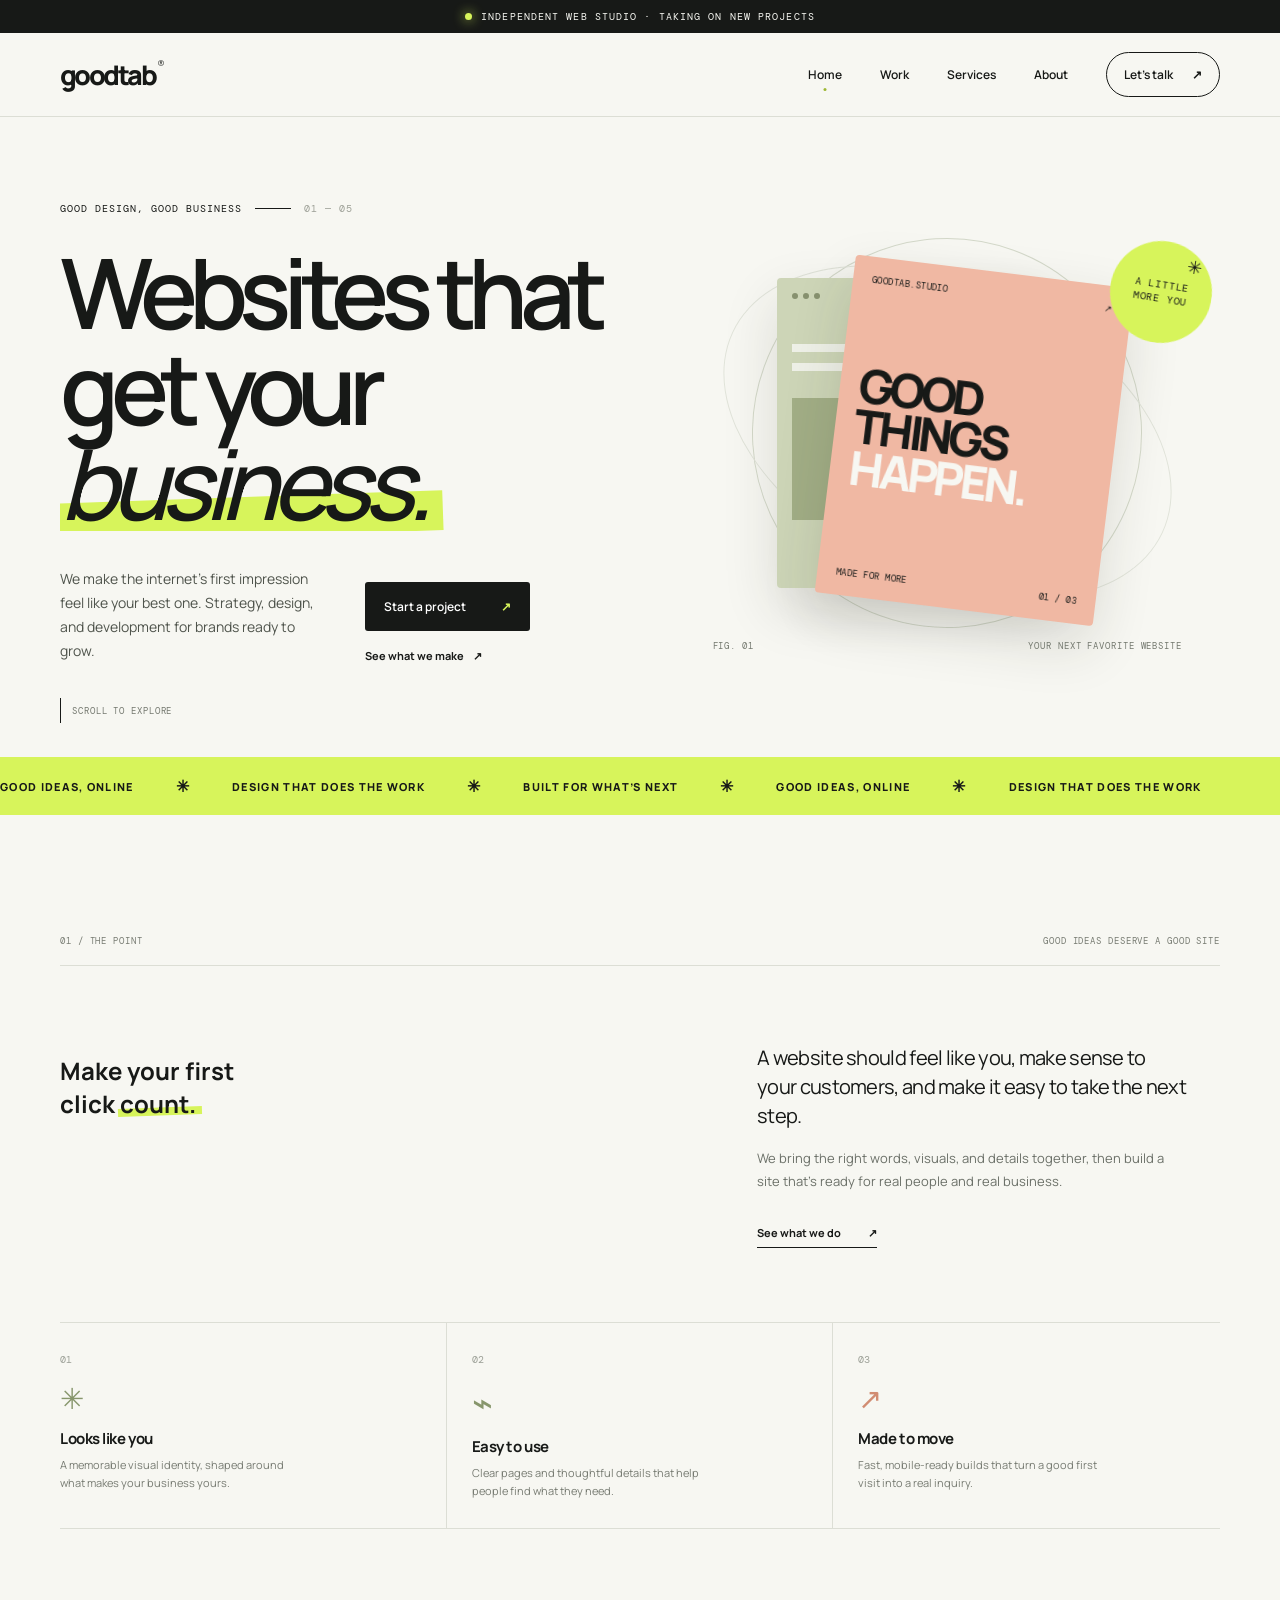
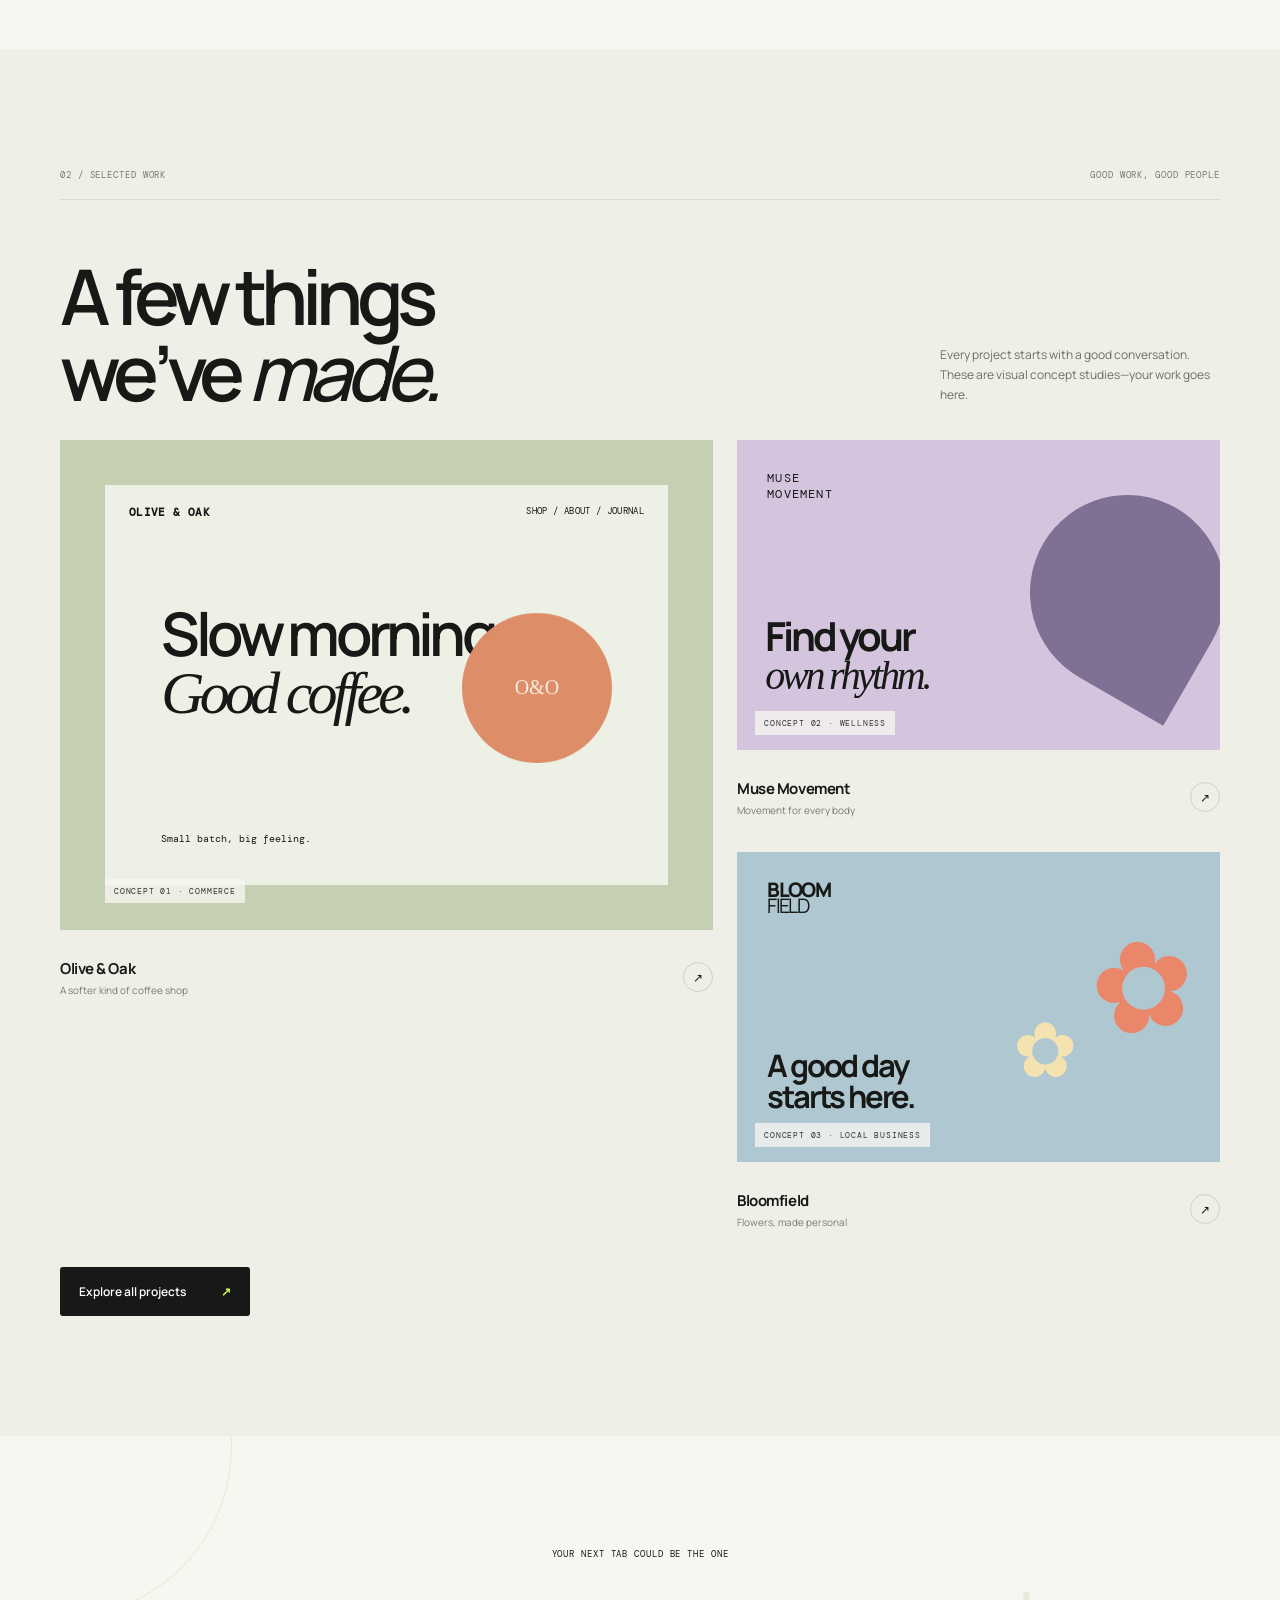
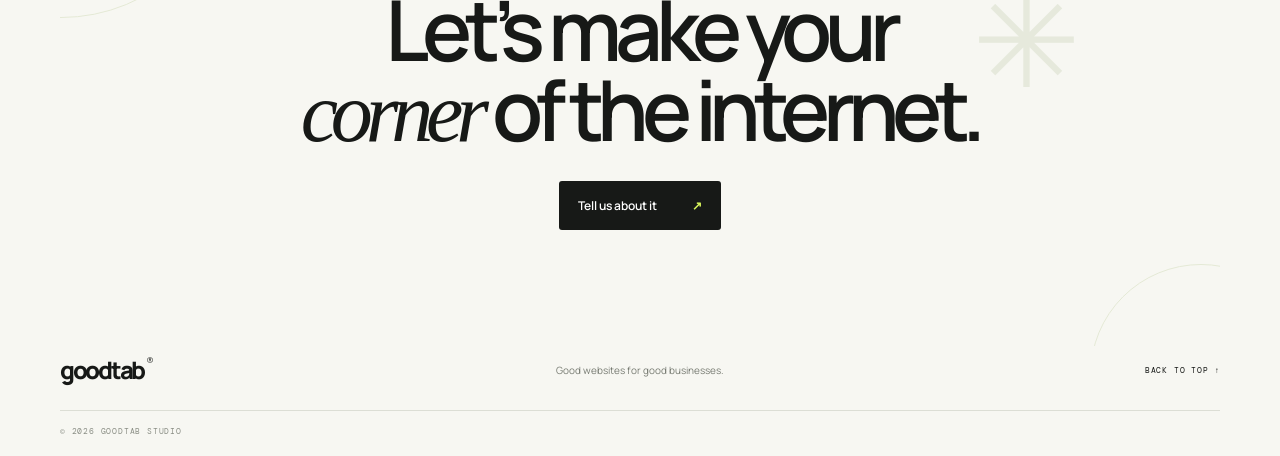
==== GoodTab/index.html @ ac70cbba "Add files via upload" ====
<!doctype html>
<html lang="en">
  <head><meta charset="utf-8"/><meta name="viewport" content="width=device-width,initial-scale=1"/><meta name="theme-color" content="#f7f7f2"/><meta name="description" content="Goodtab builds thoughtful websites for ambitious small businesses."/><title>Goodtab — Websites that get your business</title><link rel="preconnect" href="https://fonts.googleapis.com"/><link rel="preconnect" href="https://fonts.gstatic.com" crossorigin/><link href="https://fonts.googleapis.com/css2?family=DM+Mono:wght@400;500&family=Manrope:wght@400;500;600;700;800&display=swap" rel="stylesheet"/><link rel="stylesheet" href="styles.css"/><link rel="stylesheet" href="home-motion.css"/><script src="script.js" defer></script></head>
  <body id="top" class="home-page">
    <div class="announcement"><span class="pulse"></span> Independent web studio · Taking on new projects</div>
    <header class="site-header"><a class="wordmark" href="index.html">goodtab<span>®</span></a><button class="menu-toggle" aria-label="Open navigation" aria-expanded="false"><i></i><i></i></button><nav class="nav-links" aria-label="Main navigation"><a aria-current="page" href="index.html">Home</a><a href="work.html">Work</a><a href="services.html">Services</a><a href="about.html">About</a><a class="nav-cta" href="contact.html">Let’s talk <span>↗</span></a></nav></header>
    <main>
      <section class="hero shell home-hero"><div class="hero-copy"><p class="eyebrow"><span>GOOD DESIGN, GOOD BUSINESS</span><span class="eyebrow-line"></span><span>01 — 05</span></p><h1>Websites that<br/>get your <span class="highlight">business.</span></h1><div class="hero-bottom"><p class="hero-lede">We make the internet’s first impression feel like your best one. Strategy, design, and development for brands ready to grow.</p><div class="hero-actions"><a class="button button-dark" href="contact.html">Start a project <span>↗</span></a><a class="text-link" href="work.html">See what we make <span>↗</span></a></div></div></div><div class="hero-art" aria-label="Abstract website preview artwork"><div class="art-orbit orbit-one"></div><div class="art-orbit orbit-two"></div><div class="art-sticker">A LITTLE<br/>MORE YOU <span>✳</span></div><div class="browser-card browser-back"><div class="browser-dots"><b></b><b></b><b></b></div><div class="back-lines"><i></i><i></i><i></i></div></div><div class="browser-card browser-front"><div class="browser-top"><span>goodtab.studio</span><span>↗</span></div><div class="mock-brand">GOOD<br/>THINGS<br/><em>HAPPEN.</em></div><div class="mock-footer"><span>Made for more</span><span>01 / 03</span></div></div><div class="art-caption"><span>FIG. 01</span><span>YOUR NEXT FAVORITE WEBSITE</span></div></div><a class="hero-scroll" href="#intro"><span class="scroll-line"></span>SCROLL TO EXPLORE</a></section>
      <section class="ticker"><div class="ticker-track"><span>GOOD IDEAS, ONLINE</span><b>✳</b><span>DESIGN THAT DOES THE WORK</span><b>✳</b><span>BUILT FOR WHAT’S NEXT</span><b>✳</b><span>GOOD IDEAS, ONLINE</span><b>✳</b><span>DESIGN THAT DOES THE WORK</span></div></section>
      <section class="section-pad shell" id="intro"><div class="section-label"><span>01 / THE POINT</span><span>GOOD IDEAS DESERVE A GOOD SITE</span></div><div class="intro-grid"><h2>Make your first<br/>click <span>count.</span></h2><div class="intro-text"><p class="large-copy">A website should feel like you, make sense to your customers, and make it easy to take the next step.</p><p>We bring the right words, visuals, and details together, then build a site that’s ready for real people and real business.</p><a href="services.html" class="under-link">See what we do <span>↗</span></a></div></div><div class="value-grid"><article class="value-card"><span class="card-number">01</span><div class="value-icon">✳</div><h3>Looks like you</h3><p>A memorable visual identity, shaped around what makes your business yours.</p></article><article class="value-card"><span class="card-number">02</span><div class="value-icon icon-lines">⌁</div><h3>Easy to use</h3><p>Clear pages and thoughtful details that help people find what they need.</p></article><article class="value-card"><span class="card-number">03</span><div class="value-icon icon-arrow">↗</div><h3>Made to move</h3><p>Fast, mobile-ready builds that turn a good first visit into a real inquiry.</p></article></div></section>
      <section class="work-section section-pad"><div class="shell"><div class="section-label"><span>02 / SELECTED WORK</span><span>GOOD WORK, GOOD PEOPLE</span></div><div class="work-heading"><h2>A few things<br/>we’ve <span>made.</span></h2><p>Every project starts with a good conversation.<br/>These are visual concept studies—your work goes here.</p></div><div class="project-grid"><article class="project project-large"><div class="project-visual visual-sage"><div class="project-window"><div class="mini-nav"><b>OLIVE &amp; OAK</b><span>SHOP / ABOUT / JOURNAL</span></div><div class="olive-title">Slow mornings.<br/><i>Good coffee.</i></div><div class="olive-circle">O&amp;O</div><div class="olive-note">Small batch, big feeling.</div></div><span class="project-tag">CONCEPT 01 · COMMERCE</span></div><div class="project-meta"><div><h3>Olive &amp; Oak</h3><p>A softer kind of coffee shop</p></div><span class="project-arrow">↗</span></div></article><article class="project"><div class="project-visual visual-lilac"><div class="muse-top">MUSE<br/>MOVEMENT</div><div class="muse-shape"></div><div class="muse-copy">Find your<br/><i>own rhythm.</i></div><span class="project-tag">CONCEPT 02 · WELLNESS</span></div><div class="project-meta"><div><h3>Muse Movement</h3><p>Movement for every body</p></div><span class="project-arrow">↗</span></div></article><article class="project"><div class="project-visual visual-blue"><div class="bloom-label">BLOOM<br/><span>FIELD</span></div><div class="flower flower-a">✿</div><div class="flower flower-b">✿</div><div class="bloom-copy">A good day<br/>starts here.</div><span class="project-tag">CONCEPT 03 · LOCAL BUSINESS</span></div><div class="project-meta"><div><h3>Bloomfield</h3><p>Flowers, made personal</p></div><span class="project-arrow">↗</span></div></article></div><a class="button button-dark view-all" href="work.html">Explore all projects <span>↗</span></a></div></section>
      <section class="home-cta shell" id="home-cta"><p class="eyebrow">YOUR NEXT TAB COULD BE THE ONE</p><h2>Let’s make your<br/><em>corner</em> of the internet.</h2><a class="button button-dark" href="contact.html">Tell us about it <span>↗</span></a><div class="cta-spark">✳</div></section>
    </main>
    <a class="floating-cta" href="contact.html"><span>HAVE A PROJECT?</span>Let’s talk <b>↗</b></a>
    <footer class="footer shell"><a class="wordmark" href="index.html">goodtab<span>®</span></a><p>Good websites for good businesses.</p><a href="#top" class="back-top">BACK TO TOP ↑</a><small>© <span data-year></span> GOODTAB STUDIO</small></footer>
  </body>
</html>
---- GoodTab/styles.css ----
:root{--ink:#171917;--paper:#f7f7f2;--lime:#d7f45b;--muted:#73786e;--line:#dcded5;--display:"Manrope",Arial,sans-serif;--mono:"DM Mono",monospace}*{box-sizing:border-box}html{scroll-behavior:smooth}body{margin:0;background:var(--paper);color:var(--ink);font-family:var(--display);-webkit-font-smoothing:antialiased}a{color:inherit;text-decoration:none}.shell{width:min(1160px,calc(100% - 64px));margin-inline:auto}.announcement{height:33px;background:var(--ink);color:#f7f7f2;display:flex;align-items:center;justify-content:center;gap:9px;font:10px var(--mono);letter-spacing:.11em;text-transform:uppercase}.pulse{width:7px;height:7px;border-radius:50%;background:var(--lime);box-shadow:0 0 12px var(--lime)}.site-header{height:84px;padding:0 max(32px,calc((100vw - 1160px)/2));display:flex;align-items:center;justify-content:space-between;border-bottom:1px solid var(--line);position:relative;z-index:5;background:var(--paper)}.wordmark{font-size:27px;font-weight:800;letter-spacing:-.095em}.wordmark span{font:10px var(--mono);vertical-align:top;letter-spacing:0;margin-left:3px}.nav-links{display:flex;align-items:center;gap:38px;font-size:12px;font-weight:600}.nav-links a:not(.nav-cta):hover,.text-link:hover{opacity:.55}.nav-cta{padding:13px 17px;border:1px solid var(--ink);border-radius:40px}.nav-cta span{margin-left:17px}.menu-toggle{display:none}.hero{min-height:640px;padding-top:75px;position:relative;display:grid;grid-template-columns:1.03fr .97fr;align-items:center;gap:35px;padding-bottom:84px}.hero-copy{position:relative;z-index:2}.eyebrow,.section-label,.form-head,.offer-index,.project-tag,.art-caption,.hero-scroll,.footer small,.back-top{font:10px var(--mono);letter-spacing:.1em}.eyebrow{display:flex;align-items:center;gap:13px;margin:0 0 29px}.eyebrow-line{height:1px;background:var(--ink);width:36px}.eyebrow span:last-child{color:#9c9f96}.hero h1{font-size:clamp(58px,7.6vw,105px);line-height:.98;letter-spacing:-.085em;margin:0;max-width:660px;font-weight:600}.highlight{font-weight:500;font-style:italic;position:relative;z-index:0}.highlight:after{content:"";position:absolute;z-index:-1;background:var(--lime);height:30%;left:-3%;right:-5%;bottom:9%;transform:rotate(-2deg)}.hero-bottom{margin-top:37px;display:flex;align-items:flex-end;gap:35px}.hero-lede{font-size:14px;line-height:1.7;max-width:270px;margin:0;color:#4f544c}.hero-actions{display:flex;flex-direction:column;gap:17px;align-items:flex-start;min-width:160px}.button{display:inline-flex;align-items:center;justify-content:space-between;gap:35px;padding:16px 19px;border:0;border-radius:3px;font:600 12px var(--display);cursor:pointer;transition:transform .2s,background .2s}.button:hover{transform:translateY(-2px)}.button-dark{background:var(--ink);color:white}.button-dark span{color:var(--lime)}.text-link{font-size:11px;font-weight:700}.text-link span{margin-left:7px}.hero-art{height:440px;position:relative;display:flex;align-items:center;justify-content:center}.art-orbit{position:absolute;border:1px solid #d3d8c9;border-radius:50%;width:390px;height:390px;transform:rotate(-25deg)}.orbit-two{width:475px;height:295px;transform:rotate(25deg);border-color:#e0e3d9}.browser-card{position:absolute;box-shadow:0 22px 55px #272c1b24}.browser-back{width:270px;height:310px;background:#cdd5b7;transform:rotate(-9deg) translate(-35px,0);border-radius:4px;padding:15px}.browser-dots{display:flex;gap:5px}.browser-dots b{width:6px;height:6px;border-radius:50%;background:#87916f}.back-lines{margin-top:45px;display:flex;flex-direction:column;gap:11px}.back-lines i{height:8px;width:80%;background:#eef0e7;display:block}.back-lines i:nth-child(2){width:56%}.back-lines i:nth-child(3){height:122px;width:100%;margin-top:16px;background:#a2ae86}.browser-front{width:280px;height:340px;background:#f0b8a3;transform:rotate(7deg) translate(28px,4px);border-radius:4px;padding:17px 19px;display:flex;flex-direction:column;justify-content:space-between}.browser-top,.mock-footer{display:flex;justify-content:space-between;font:9px var(--mono);text-transform:uppercase;letter-spacing:.05em}.mock-brand{font-size:47px;line-height:.88;letter-spacing:-.09em;font-weight:800}.mock-brand em{font-style:normal;color:#f7f7f2}.art-sticker{position:absolute;z-index:2;right:8px;top:28px;width:102px;height:102px;background:var(--lime);border-radius:50%;display:grid;place-content:center;text-align:center;font:10px/1.4 var(--mono);letter-spacing:.08em;transform:rotate(9deg)}.art-sticker span{position:absolute;right:13px;top:10px;font-size:18px}.art-caption{position:absolute;bottom:1px;left:7%;right:7%;display:flex;justify-content:space-between;font-size:9px;color:#73786e}.hero-scroll{position:absolute;bottom:34px;left:0;display:flex;align-items:center;gap:11px;color:#74786f;font-size:9px}.scroll-line{height:25px;width:1px;background:var(--ink)}.ticker{overflow:hidden;background:var(--lime);padding:18px 0}.ticker-track{display:flex;align-items:center;justify-content:space-around;gap:42px;white-space:nowrap;font-size:11px;font-weight:800;letter-spacing:.12em}.ticker-track b{font-size:16px}.section-pad{padding-top:120px;padding-bottom:120px}.section-label{display:flex;justify-content:space-between;padding-bottom:18px;border-bottom:1px solid var(--line);color:#777b72;font-size:9px}.intro-grid{display:grid;grid-template-columns:1fr .75fr;gap:80px;padding:68px 0 80px}.intro h2,.work-heading h2,.process-layout h2,.offer-heading h2,.faq-layout h2,.contact-copy h2{font-size:clamp(46px,6vw,77px);letter-spacing:-.08em;line-height:.99;font-weight:600;margin:0}.intro h2 span,.work-heading h2 span,.process-layout h2 span,.offer-heading h2 span,.faq-layout h2 span,.contact-copy h2 span{font-style:italic;font-weight:500}.intro-text{padding-top:9px;max-width:430px}.large-copy{font-size:20px;line-height:1.45;letter-spacing:-.035em;margin:0 0 17px}.intro-text>p:not(.large-copy){font-size:13px;line-height:1.75;color:#6b7068;margin:0 0 27px}.under-link{font-size:11px;font-weight:700;border-bottom:1px solid var(--ink);padding-bottom:7px}.under-link span{margin-left:25px}.value-grid{display:grid;grid-template-columns:repeat(3,1fr);border-top:1px solid var(--line);border-bottom:1px solid var(--line)}.value-card{padding:23px 25px 28px;position:relative;min-height:195px;border-right:1px solid var(--line)}.value-card:first-child{padding-left:0}.value-card:last-child{border-right:0}.card-number{font:10px var(--mono);color:#9b9f96}.value-icon{font-size:29px;color:#87966c;margin:10px 0}.icon-lines{font-size:35px}.icon-arrow{color:#d18c72}.value-card h3{font-size:15px;margin:0 0 7px;letter-spacing:-.03em}.value-card p{font-size:11px;line-height:1.65;color:#777b72;max-width:250px;margin:0}.work-section{background:#efefe8}.work-heading{display:flex;align-items:flex-end;justify-content:space-between;padding:58px 0 45px}.work-heading p,.offer-heading p{font-size:12px;line-height:1.7;color:#6a6f66;max-width:280px;margin:0 0 4px}.project-grid{display:grid;grid-template-columns:1.15fr .85fr;gap:50px 24px}.project-large{grid-row:span 2}.project-visual{height:310px;position:relative;overflow:hidden;padding:30px}.project-large .project-visual{height:490px;padding:45px}.visual-sage{background:#c5cfb2}.visual-lilac{background:#d5c4de}.visual-blue{background:#afc7d1}.project-window{height:100%;background:#edf0e5;padding:20px 24px;position:relative;overflow:hidden}.mini-nav{display:flex;justify-content:space-between;font:9px var(--mono);letter-spacing:.04em}.mini-nav b{font-size:11px}.olive-title{position:absolute;top:30%;left:10%;font-size:clamp(32px,5vw,60px);line-height:.95;letter-spacing:-.08em;font-weight:600}.olive-title i{font-family:Georgia,serif;font-weight:400}.olive-circle{position:absolute;right:10%;top:32%;width:150px;height:150px;border-radius:50%;background:#de8d69;color:#f5eddf;display:grid;place-items:center;font:20px Georgia}.olive-note{position:absolute;bottom:10%;left:10%;font:10px var(--mono)}.project-tag{position:absolute;left:18px;bottom:15px;font-size:8px;color:#30342d;background:#f7f7f2c9;padding:7px 9px}.project-large .project-tag{left:45px;bottom:27px}.muse-top{font:12px var(--mono);letter-spacing:.1em}.muse-shape{position:absolute;width:195px;height:195px;border-radius:50% 50% 0 50%;background:#807093;right:-5px;top:55px;transform:rotate(30deg)}.muse-copy{position:absolute;left:28px;bottom:55px;font-size:40px;line-height:.95;letter-spacing:-.08em;font-weight:700}.muse-copy i{font-family:Georgia,serif;font-weight:400}.bloom-label{font-weight:800;font-size:20px;letter-spacing:-.08em;line-height:.8}.bloom-label span{font-weight:400}.flower{position:absolute;color:#ea876b}.flower-a{font-size:125px;right:25px;top:45px;transform:rotate(-12deg)}.flower-b{font-size:77px;right:142px;top:143px;color:#f4e3b0}.bloom-copy{position:absolute;left:30px;bottom:50px;font-size:31px;line-height:1;letter-spacing:-.07em;font-weight:700}.project-meta{display:flex;justify-content:space-between;align-items:center;padding-top:13px}.project-meta h3{margin:0;font-size:15px;letter-spacing:-.03em}.project-meta p{margin:4px 0 0;font-size:10px;color:#777b72}.project-arrow{width:30px;height:30px;border:1px solid #cdd0c6;border-radius:50%;display:grid;place-items:center;font-size:12px}.process-layout{display:grid;grid-template-columns:.9fr 1.1fr;gap:70px;padding-top:68px}.process-list article{display:grid;grid-template-columns:45px 1fr 20px;gap:15px;border-top:1px solid var(--line);padding:22px 0}.process-list article:last-child{border-bottom:1px solid var(--line)}.process-list article>span{font:10px var(--mono);color:#888d83;padding-top:3px}.process-list h3{margin:0 0 6px;font-size:15px;letter-spacing:-.03em}.process-list p{margin:0;font-size:11px;line-height:1.65;color:#74796f;max-width:365px}.process-list article>b{font-weight:400;color:#858a7e}.offer-section{background:#1b1e1a;color:#f7f7f2}.offer-section .section-label{border-color:#42463f;color:#b0b4aa}.offer-heading{display:flex;justify-content:space-between;align-items:flex-end;padding:58px 0 44px}.offer-heading p{color:#b0b4aa}.offer-grid{display:grid;grid-template-columns:repeat(3,1fr);gap:12px}.offer-card{position:relative;border:1px solid #464a42;padding:27px 25px 24px;min-height:365px;display:flex;flex-direction:column}.offer-featured{background:#252a23;border-color:#b1c648}.offer-index{font-size:9px;color:#b7bcaf}.offer-card h3{font-size:27px;letter-spacing:-.07em;margin:30px 0 10px}.offer-card>p{font-size:11px;line-height:1.7;color:#b2b6ad;max-width:270px;margin:0 0 18px}.offer-card ul{list-style:none;padding:0;margin:0 0 20px}.offer-card li{font-size:10px;color:#d3d6cd;padding:8px 0;border-bottom:1px solid #41463e}.offer-card li:before{content:"+";color:var(--lime);margin-right:9px}.offer-link{margin-top:auto;padding-top:17px;border-top:1px solid #464a42;display:flex;justify-content:space-between;font-size:11px;font-weight:700}.offer-link span{color:var(--lime)}.offer-badge{position:absolute;right:0;top:0;background:var(--lime);color:var(--ink);padding:8px 10px;font:8px var(--mono);letter-spacing:.08em}.price-row{display:flex;align-items:center;justify-content:space-between;margin:0 0 14px}.price-row span{font:8px var(--mono);color:#b7bcaf}.price-row strong{font-size:21px;letter-spacing:-.06em}.package-note{font:9px var(--mono);color:#9ea398;margin:18px 0 0}.faq-layout{display:grid;grid-template-columns:.8fr 1.2fr;gap:80px;padding-top:64px}.faq-list details{border-top:1px solid var(--line);padding:20px 0}.faq-list details:last-child{border-bottom:1px solid var(--line)}.faq-list summary{list-style:none;cursor:pointer;display:flex;justify-content:space-between;font-size:13px;font-weight:600}.faq-list summary::-webkit-details-marker{display:none}.faq-list summary span{font-size:18px;font-weight:400;transition:transform .2s}.faq-list details[open] summary span{transform:rotate(45deg)}.faq-list details p{font-size:11px;line-height:1.7;color:#73786e;max-width:470px;margin:13px 0 0}.contact-section{background:var(--lime);padding-bottom:100px}.contact-section .section-label{border-color:#a9c13e;color:#4f5d1c}.contact-grid{display:grid;grid-template-columns:1fr .83fr;gap:85px}.contact-copy h2{font-size:clamp(56px,7vw,88px);margin-top:64px}.contact-copy>p{font-size:13px;margin-top:22px}.contact-doodle{font-size:90px;line-height:1;margin-top:52px;color:#657b23}.order-form{background:var(--paper);padding:30px 33px 23px;box-shadow:0 22px 50px #41521218}.form-head{display:flex;justify-content:space-between;color:#7c8177;font-size:8px;margin-bottom:22px}.order-form label{display:block;font-size:10px;font-weight:700;margin-bottom:15px}.order-form input,.order-form select,.order-form textarea{display:block;width:100%;margin-top:7px;border:0;border-bottom:1px solid #d7dad0;background:transparent;border-radius:0;padding:10px 0;font:11px var(--display);color:var(--ink);outline:none}.order-form input:focus,.order-form select:focus,.order-form textarea:focus{border-color:#626e35}.order-form input::placeholder,.order-form textarea::placeholder{color:#a2a69d}.order-form textarea{resize:vertical}.button-lime{background:var(--lime);width:100%;margin-top:3px;color:var(--ink)}.button-lime span{font-size:16px}.form-feedback{font-size:9px;line-height:1.5;color:#777b72;margin:10px 0 0}.form-fine{font-size:8px;color:#9a9e94;margin:13px 0 0}.footer{display:grid;grid-template-columns:1fr 1fr 1fr;align-items:center;min-height:110px;gap:10px}.footer .wordmark{font-size:24px}.footer p{font-size:10px;color:#777b72;text-align:center}.back-top{text-align:right;font-size:8px}.footer small{grid-column:1/-1;color:#8a8e85;font-size:8px;border-top:1px solid var(--line);padding-top:15px;padding-bottom:14px}.reveal{opacity:0;transform:translateY(18px);transition:opacity .65s ease,transform .65s ease}.reveal.visible{opacity:1;transform:translateY(0)}@media(max-width:850px){.hero{grid-template-columns:1fr .9fr;gap:5px}.hero h1{font-size:clamp(58px,8vw,80px)}.hero-art{transform:scale(.85);margin-left:-35px}.hero-bottom{flex-direction:column;align-items:flex-start;gap:20px}.intro-grid{gap:35px}.process-layout,.faq-layout{gap:38px}.contact-grid{gap:42px}.project-large .project-visual{height:420px}.olive-circle{width:110px;height:110px}.olive-title{font-size:48px}}@media(max-width:650px){.shell{width:calc(100% - 38px)}.announcement{font-size:8px}.site-header{height:70px;padding:0 19px}.wordmark{font-size:24px}.menu-toggle{display:flex;width:38px;height:38px;align-items:center;justify-content:center;flex-direction:column;gap:5px;background:none;border:1px solid var(--line);border-radius:50%}.menu-toggle i{width:13px;height:1px;background:var(--ink);transition:transform .2s}.menu-toggle[aria-expanded=true] i:first-child{transform:translateY(3px) rotate(45deg)}.menu-toggle[aria-expanded=true] i:last-child{transform:translateY(-3px) rotate(-45deg)}.nav-links{display:none;position:absolute;top:70px;left:0;right:0;background:var(--paper);padding:20px 19px 25px;border-bottom:1px solid var(--line);flex-direction:column;align-items:stretch;gap:0}.nav-links.open{display:flex}.nav-links>a{padding:14px 0}.nav-links .nav-cta{margin-top:7px;text-align:center;padding:13px}.hero{display:flex;flex-direction:column;align-items:stretch;padding-top:52px;padding-bottom:82px;min-height:0}.eyebrow{font-size:8px;margin-bottom:24px}.hero h1{font-size:clamp(55px,14vw,84px)}.hero-bottom{margin-top:24px;gap:19px}.hero-lede{max-width:330px;font-size:13px}.hero-actions{flex-direction:row;align-items:center;gap:20px}.button{padding:14px 16px;gap:23px}.text-link{font-size:10px}.hero-art{height:365px;transform:scale(.85);transform-origin:center;margin:-6px 0 -22px}.art-orbit{width:330px;height:330px}.orbit-two{width:390px;height:255px}.browser-back{width:225px;height:270px}.browser-front{width:235px;height:285px}.mock-brand{font-size:39px}.art-sticker{right:4%;top:16px;width:87px;height:87px;font-size:9px}.art-caption{left:4%;right:4%;font-size:7px}.hero-scroll{bottom:25px}.ticker{padding:15px 0}.ticker-track{justify-content:flex-start;gap:25px;font-size:9px;animation:marquee 24s linear infinite}.section-pad{padding-top:80px;padding-bottom:80px}.section-label{font-size:7px;gap:12px}.section-label span:last-child{text-align:right}.intro-grid{grid-template-columns:1fr;gap:22px;padding:45px 0}.intro h2,.work-heading h2,.process-layout h2,.offer-heading h2,.faq-layout h2{font-size:clamp(45px,12vw,66px)}.intro-text{max-width:480px}.large-copy{font-size:18px}.value-grid{grid-template-columns:1fr}.value-card,.value-card:first-child{border-right:0;border-bottom:1px solid var(--line);padding:20px 0;min-height:0}.value-card:last-child{border-bottom:0}.value-icon{margin:9px 0}.value-card p{max-width:360px}.work-heading,.offer-heading{display:block;padding:43px 0 30px}.work-heading p,.offer-heading p{margin-top:18px}.project-grid{grid-template-columns:1fr;gap:30px}.project-large{grid-row:auto}.project-large .project-visual{height:380px;padding:25px}.project-visual{height:300px}.mini-nav{font-size:7px}.mini-nav b{font-size:9px}.olive-title{font-size:43px;top:34%;left:8%}.olive-circle{width:95px;height:95px;right:7%;font-size:14px}.olive-note{font-size:8px}.project-large .project-tag{left:18px;bottom:15px}.process-layout,.faq-layout{grid-template-columns:1fr;gap:33px;padding-top:45px}.process-list article{grid-template-columns:32px 1fr 16px;gap:11px}.process-list h3{font-size:14px}.offer-grid{grid-template-columns:1fr;gap:10px}.offer-card{min-height:330px;padding:24px 21px}.offer-card h3{margin-top:24px}.faq-layout{padding-top:45px}.faq-list summary{font-size:12px}.contact-grid{grid-template-columns:1fr;gap:38px}.contact-copy h2{font-size:clamp(58px,15vw,82px);margin-top:45px}.contact-copy>p{font-size:12px}.contact-doodle{font-size:54px;margin-top:25px}.order-form{padding:24px 21px 20px}.footer{grid-template-columns:1fr 1fr;min-height:120px;padding-top:23px}.footer p{display:none}.back-top{grid-column:2;grid-row:1}.footer small{margin-top:14px}@keyframes marquee{to{transform:translateX(-30%)}}}@media(prefers-reduced-motion:reduce){html{scroll-behavior:auto}*,*:before,*:after{animation-duration:.01ms!important;animation-iteration-count:1!important;transition-duration:.01ms!important}}
:root{--scroll:0%}body:before{content:"";position:fixed;z-index:20;top:0;left:0;height:2px;width:var(--scroll);background:var(--lime);pointer-events:none;transition:width .08s linear}.site-header{position:sticky;top:0}.nav-links a[aria-current=page]:not(.nav-cta){position:relative}.nav-links a[aria-current=page]:not(.nav-cta):after{content:"";height:3px;width:3px;background:#9eb834;border-radius:50%;position:absolute;bottom:-8px;left:50%;transform:translateX(-50%)}.page-hero{min-height:405px;padding-top:74px;padding-bottom:56px;position:relative}.page-hero-row{display:flex;justify-content:space-between;align-items:flex-end;gap:60px;padding:27px 0 45px}.page-hero h1{font-size:clamp(60px,8vw,100px);line-height:.93;letter-spacing:-.085em;font-weight:600;margin:0;animation:hero-in .8s cubic-bezier(.2,.7,.2,1) both}.page-hero h1 em{font-style:italic;font-weight:500}.page-hero-row>p{font-size:13px;line-height:1.8;color:#697067;max-width:315px;margin:0 0 7px;animation:hero-in .8s .12s cubic-bezier(.2,.7,.2,1) both}.scroll-cue{display:inline-flex;align-items:center;gap:12px;font:9px var(--mono);letter-spacing:.1em;color:#777b72}.scroll-cue span{font-size:15px;color:var(--ink);animation:arrow-bob 1.8s ease-in-out infinite}.work-page-grid{padding-top:35px}.concept-note{margin-top:38px;padding:17px 19px;background:#e4e8da;display:flex;align-items:center;gap:13px;max-width:570px}.concept-note span{font-size:20px;color:#829451}.concept-note p{font-size:10px;line-height:1.6;color:#62685d;margin:0}.center-cta{padding:95px 20px 105px;text-align:center;background:#d7f45b;position:relative;overflow:hidden}.center-cta h2,.home-cta h2{font-size:clamp(48px,7vw,84px);line-height:.95;letter-spacing:-.085em;font-weight:600;margin:25px 0 29px}.center-cta h2 em,.home-cta h2 em{font-family:Georgia,serif;font-weight:400}.center-cta .eyebrow,.home-cta .eyebrow{justify-content:center;font-size:9px}.center-cta .button{margin:auto}.home-cta{position:relative;overflow:hidden;text-align:center;padding:112px 0 116px}.home-cta h2{margin-top:23px}.home-cta .button{margin:auto}.cta-spark{position:absolute;font-size:130px;color:#e6e9dc;right:8%;top:32%;animation:spin-slow 30s linear infinite;z-index:-1}.about-story{padding-bottom:95px}.about-grid{display:grid;grid-template-columns:1fr 1fr;gap:85px;padding-top:65px;align-items:center}.about-art{height:430px;position:relative;background:#dbe0cc;overflow:hidden;display:grid;place-items:center}.about-art:before,.about-art:after{content:"";position:absolute;border:1px solid #aeb99a;border-radius:50%;width:420px;height:420px;transform:rotate(28deg)}.about-art:after{width:550px;height:275px;transform:rotate(-28deg)}.about-art-circle{width:230px;height:230px;border-radius:50%;background:#f1b89e;display:grid;place-items:center;font-size:105px;font-weight:800;letter-spacing:-.11em;color:#343d2e;position:relative;z-index:1;box-shadow:12px 22px 45px #39442c29;animation:float 5s ease-in-out infinite}.about-art-circle span{position:absolute;font-size:25px;right:18px;top:20px;color:#697949}.about-stamp{position:absolute;z-index:2;background:var(--lime);width:92px;height:92px;right:13%;top:15%;border-radius:50%;display:grid;place-content:center;text-align:center;font:13px/1.05 var(--mono);transform:rotate(11deg);animation:float 5s 1s ease-in-out infinite}.about-stamp small{font-size:8px}.about-note{position:absolute;z-index:2;font:8px/1.5 var(--mono);letter-spacing:.08em}.note-top{left:9%;top:12%}.note-bottom{right:8%;bottom:11%;text-align:right}.about-copy h2{font-size:clamp(42px,5vw,65px);line-height:1;letter-spacing:-.08em;font-weight:600;margin:0 0 24px}.about-copy h2 em{font-family:Georgia,serif;font-weight:400}.about-copy>p:not(.large-copy){font-size:12px;line-height:1.8;color:#6a7067;margin:15px 0}.about-copy .large-copy{font-size:18px}.about-copy .under-link{display:inline-block;margin-top:15px}.about-values{background:#efefe8;padding:82px 0 92px}.belief-grid{display:grid;grid-template-columns:repeat(3,1fr);gap:35px;padding-top:36px}.belief-grid article{border-top:1px solid #cfd2c8;padding-top:17px}.belief-grid article>span{font:9px var(--mono);color:#858b7e}.belief-grid h3{font-size:20px;letter-spacing:-.05em;margin:29px 0 8px}.belief-grid p{font-size:11px;line-height:1.7;color:#72776d;max-width:270px;margin:0}.contact-page-hero{min-height:330px}.contact-page-hero .page-hero-row{padding-bottom:38px}.contact-page-contact{padding-top:52px;padding-bottom:80px}.contact-page-contact .contact-grid{align-items:center}.contact-page-contact .contact-copy h2{font-size:clamp(52px,6.5vw,80px);margin-top:31px}.contact-page-contact .contact-copy .under-link{display:inline-block;margin-top:10px;font-size:10px}.contact-bubble{height:108px;width:108px;border-radius:50%;background:#f3ad91;display:grid;place-content:center;text-align:center;font:11px/1.25 var(--mono);transform:rotate(-8deg);box-shadow:0 10px 26px #48501e20;animation:float 4.5s ease-in-out infinite}.contact-bubble span{font-size:7px;margin-top:4px}.contact-reassurance{display:flex;align-items:center;gap:15px;padding-top:0;padding-bottom:55px}.contact-reassurance>span{font-size:25px;color:#83954a}.contact-reassurance p{font-size:10px;color:#73786e;flex:1}.contact-reassurance a{font-size:10px;font-weight:700;border-bottom:1px solid var(--ink);padding-bottom:4px}.view-all{margin-top:38px}.ticker-track{width:max-content;justify-content:flex-start;animation:ticker-scroll 28s linear infinite}.ticker:hover .ticker-track{animation-play-state:paused}.hero-art .browser-front{animation:float-card 6s ease-in-out infinite}.hero-art .browser-back{animation:float-card 7s 1s ease-in-out infinite reverse}.art-sticker{animation:sticker-in .8s .5s both, float 4s 1.3s ease-in-out infinite}.art-orbit{animation:orbit-drift 18s ease-in-out infinite alternate}.project-visual{transition:transform .55s cubic-bezier(.2,.7,.2,1)}.project:hover .project-visual{transform:translateY(-4px) scale(.99)}.project-arrow{transition:transform .25s,background .25s,color .25s}.project:hover .project-arrow{transform:rotate(45deg);background:var(--ink);color:white}.offer-card{transition:transform .35s,border-color .35s}.offer-card:hover{transform:translateY(-6px);border-color:var(--lime)}.value-icon{transition:transform .45s}.value-card:hover .value-icon{transform:rotate(25deg) scale(1.12)}.button:active{transform:scale(.98)}.page-hero .eyebrow{animation:fade-in .7s .1s both}.page-hero .scroll-cue{animation:fade-in .8s .35s both}.reveal{transition:opacity .7s cubic-bezier(.2,.7,.2,1),transform .7s cubic-bezier(.2,.7,.2,1)}.reveal:nth-child(2){transition-delay:.08s}.reveal:nth-child(3){transition-delay:.16s}.reveal:nth-child(4){transition-delay:.24s}@keyframes hero-in{from{opacity:0;transform:translateY(20px)}to{opacity:1;transform:translateY(0)}}@keyframes fade-in{from{opacity:0}to{opacity:1}}@keyframes float-card{0%,100%{margin-top:0}50%{margin-top:-10px}}@keyframes float{0%,100%{transform:translateY(0) rotate(0)}50%{transform:translateY(-9px) rotate(3deg)}}@keyframes sticker-in{from{opacity:0;transform:scale(.55) rotate(-24deg)}to{opacity:1;transform:scale(1) rotate(9deg)}}@keyframes orbit-drift{from{transform:rotate(-28deg) scale(.98)}to{transform:rotate(-18deg) scale(1.04)}}@keyframes spin-slow{to{transform:rotate(360deg)}}@keyframes arrow-bob{0%,100%{transform:translateY(0)}50%{transform:translateY(4px)}}@keyframes ticker-scroll{to{transform:translateX(-35%)}}@media(max-width:850px){.page-hero-row{gap:35px}.about-grid{gap:45px}.about-art{height:370px}.about-art-circle{width:190px;height:190px;font-size:88px}}@media(max-width:650px){.page-hero{min-height:0;padding-top:49px;padding-bottom:38px}.page-hero-row{display:block;padding:22px 0 28px}.page-hero h1{font-size:clamp(56px,14vw,80px)}.page-hero-row>p{margin:20px 0 0;font-size:12px;max-width:350px}.scroll-cue{font-size:8px}.work-page-grid{padding-top:25px}.center-cta{padding:72px 18px 78px}.home-cta{padding:83px 0}.home-cta h2,.center-cta h2{font-size:clamp(46px,12vw,68px)}.about-story{padding-bottom:65px}.about-grid{grid-template-columns:1fr;gap:36px;padding-top:35px}.about-art{height:330px}.about-art-circle{width:175px;height:175px;font-size:82px}.about-values{padding:64px 0}.belief-grid{grid-template-columns:1fr;gap:23px;padding-top:28px}.belief-grid h3{margin:18px 0 6px}.contact-page-hero{padding-bottom:25px}.contact-page-contact{padding-top:30px;padding-bottom:55px}.contact-page-contact .contact-grid{gap:30px}.contact-page-contact .contact-copy h2{font-size:clamp(52px,14vw,75px);margin-top:20px}.contact-bubble{height:83px;width:83px;font-size:9px}.contact-reassurance{flex-wrap:wrap;gap:10px;padding-bottom:35px}.contact-reassurance p{flex-basis:calc(100% - 42px)}.contact-reassurance a{margin-left:35px}.ticker-track{animation-duration:23s}}@media(prefers-reduced-motion:reduce){.ticker-track,.hero-art .browser-front,.hero-art .browser-back,.art-sticker,.art-orbit,.about-art-circle,.about-stamp,.contact-bubble,.cta-spark,.scroll-cue span{animation:none!important}.reveal{opacity:1;transform:none;transition:none}.page-hero h1,.page-hero-row>p,.page-hero .eyebrow,.page-hero .scroll-cue{animation:none}}
/* Home page scroll choreography */
.home-page .home-motion{opacity:0;filter:blur(10px);translate:0 46px;scale:.97;transition:opacity .85s cubic-bezier(.16,1,.3,1),filter .85s cubic-bezier(.16,1,.3,1),translate .85s cubic-bezier(.16,1,.3,1),scale .85s cubic-bezier(.16,1,.3,1);transition-delay:var(--motion-delay,0ms);will-change:opacity,translate,filter}.home-page .home-motion.in-view{opacity:1;filter:blur(0);translate:0 0;scale:1}.home-page .hero-copy h1{animation:title-mask 1.1s .14s cubic-bezier(.16,1,.3,1) both}.home-page .hero-copy .eyebrow{animation:eyebrow-track .8s .24s cubic-bezier(.16,1,.3,1) both}.home-page .hero-lede,.home-page .hero-actions{animation:rise-in .8s .48s cubic-bezier(.16,1,.3,1) both}.home-page .hero-art{perspective:900px;translate:0 calc(var(--scroll-drift,0px)*.7);transition:translate .12s linear}.home-page .browser-front{translate:calc(var(--pointer-x,0px)*.7) calc(var(--pointer-y,0px) + var(--scroll-drift,0px)*.35);rotate:var(--tilt-y,0deg);transform:rotate(7deg) translate(28px,4px);transition:translate .18s ease-out,rotate .2s ease-out;transform-style:preserve-3d}.home-page .browser-back{translate:calc(var(--pointer-x,0px)*-.45) calc(var(--pointer-y,0px)*-.6 + var(--scroll-drift,0px)*-.24);rotate:calc(-9deg + var(--tilt-y,0deg)*-.65);transform:translate(-35px,0);transition:translate .25s ease-out,rotate .25s ease-out}.home-page .art-sticker{translate:calc(var(--pointer-x,0px)*.95) calc(var(--pointer-y,0px)*.8);transition:translate .28s cubic-bezier(.2,.7,.2,1)}.home-page .art-orbit{scale:calc(1 + var(--pointer-x,0px)*.0007);transition:scale .4s ease-out}.home-page .intro-grid h2{transform-origin:left center}.home-page .intro-grid h2 span{position:relative;display:inline-block}.home-page .intro-grid h2 span:after{content:"";position:absolute;left:-3%;right:-7%;bottom:8%;height:24%;background:var(--lime);z-index:-1;transform:scaleX(0) rotate(-2deg);transform-origin:left center;transition:transform 1s .5s cubic-bezier(.16,1,.3,1)}.home-page .intro-grid.in-view h2 span:after{transform:scaleX(1) rotate(-2deg)}.home-page .project-visual{translate:0 var(--project-drift,0px);transition:translate .12s linear,transform .55s cubic-bezier(.2,.7,.2,1)}.home-page .project .project-visual:after{content:"";position:absolute;inset:-20% auto -20% -70%;width:42%;background:linear-gradient(100deg,transparent,#ffffff6e,transparent);transform:skewX(-18deg);opacity:0;pointer-events:none}.home-page .project.in-view .project-visual:after{opacity:1;animation:project-glint 1.2s .25s cubic-bezier(.16,1,.3,1) both}.home-page .project:hover .project-visual{translate:0 -5px;transform:scale(.99)}.home-page .project-large .project-window{transition:transform .7s cubic-bezier(.16,1,.3,1)}.home-page .project-large:hover .project-window{transform:scale(1.025)}.home-page .ticker-track{animation-duration:24s}.home-floating-cta,.floating-cta{position:fixed;z-index:12;right:26px;bottom:25px;display:flex;align-items:center;gap:13px;background:var(--ink);color:white;padding:13px 17px;border-radius:40px;font-size:11px;font-weight:700;box-shadow:0 10px 32px #1719172b;opacity:0;translate:0 16px;scale:.96;pointer-events:none;transition:opacity .35s,translate .45s cubic-bezier(.16,1,.3,1),scale .45s,background .2s}.floating-cta span{font:8px var(--mono);letter-spacing:.08em;color:#c7cbbf}.floating-cta b{font-size:15px;color:var(--lime);font-weight:500}.floating-cta.is-visible{opacity:1;translate:0 0;scale:1;pointer-events:auto}.floating-cta.is-hidden{opacity:0;translate:0 15px;pointer-events:none}.floating-cta:hover{background:#353a32}.home-page .cta-spark{z-index:0;pointer-events:none}.home-page .home-cta .eyebrow,.home-page .home-cta h2,.home-page .home-cta .button{position:relative;z-index:1}.home-page .home-cta .cta-spark{right:12%;top:22%;animation:spin-slow 28s linear infinite, spark-breathe 4s ease-in-out infinite}.home-page .home-cta:before{content:"";position:absolute;width:340px;height:340px;border-radius:50%;border:1px solid #e4e9d5;left:-170px;top:-160px;animation:slow-orbit 22s linear infinite}.home-page .home-cta:after{content:"";position:absolute;width:220px;height:220px;border-radius:50%;border:1px solid #e4e9d5;right:-92px;bottom:-140px;animation:slow-orbit 18s linear infinite reverse}@keyframes title-mask{from{clip-path:inset(0 0 100% 0);transform:translateY(24px);opacity:.3}to{clip-path:inset(0 0 0 0);transform:translateY(0);opacity:1}}@keyframes eyebrow-track{from{opacity:0;letter-spacing:.28em;transform:translateX(-10px)}to{opacity:1;letter-spacing:.1em;transform:translateX(0)}}@keyframes rise-in{from{opacity:0;transform:translateY(18px)}to{opacity:1;transform:translateY(0)}}@keyframes project-glint{0%{left:-70%;opacity:0}15%{opacity:.8}100%{left:140%;opacity:0}}@keyframes spark-breathe{0%,100%{scale:1;opacity:.45}50%{scale:1.18;opacity:.9}}@keyframes slow-orbit{to{transform:rotate(360deg)}}@media(max-width:650px){.floating-cta{right:14px;bottom:14px;padding:12px 14px;font-size:10px}.home-page .hero-art{translate:0 calc(var(--scroll-drift,0px)*.35)}.home-page .art-orbit{scale:.9}.home-page .home-cta:before{width:220px;height:220px}.home-page .home-cta:after{width:170px;height:170px}}@media(prefers-reduced-motion:reduce){.home-page .home-motion{opacity:1;filter:none;translate:none;scale:1;transition:none;will-change:auto}.home-page .hero-copy h1,.home-page .hero-copy .eyebrow,.home-page .hero-lede,.home-page .hero-actions{animation:none}.home-page .browser-front,.home-page .browser-back,.home-page .art-sticker,.home-page .art-orbit,.home-page .project-visual,.home-page .project-visual:after,.home-page .cta-spark,.home-page .home-cta:before,.home-page .home-cta:after{animation:none!important;transition:none!important;translate:none!important;rotate:none!important;scale:none!important}.home-page .intro-grid h2 span:after{transform:scaleX(1)}.floating-cta{display:none}}
---- GoodTab/home-motion.css ----
/* Scroll-driven motion choreography, only used on the home page. */
.home-page .home-motion{opacity:0;filter:blur(10px);translate:0 46px;scale:.97;transition:opacity .85s cubic-bezier(.16,1,.3,1),filter .85s cubic-bezier(.16,1,.3,1),translate .85s cubic-bezier(.16,1,.3,1),scale .85s cubic-bezier(.16,1,.3,1);transition-delay:var(--motion-delay,0ms);will-change:opacity,translate,filter}
.home-page .home-motion.in-view{opacity:1;filter:blur(0);translate:0 0;scale:1}
.home-page .hero-copy h1{animation:title-mask 1.1s .14s cubic-bezier(.16,1,.3,1) both}
.home-page .hero-copy .eyebrow{animation:eyebrow-track .8s .24s cubic-bezier(.16,1,.3,1) both}
.home-page .hero-lede,.home-page .hero-actions{animation:rise-in .8s .48s cubic-bezier(.16,1,.3,1) both}
.home-page .hero-art{perspective:900px;translate:0 var(--art-scroll-drift,0px);transition:translate .12s linear}
.home-page .browser-front{translate:var(--front-x,0px) calc(var(--front-y,0px) + var(--front-scroll,0px));rotate:var(--tilt-y,0deg);transform:rotate(7deg) translate(28px,4px);transition:translate .18s ease-out,rotate .2s ease-out;transform-style:preserve-3d}
.home-page .browser-back{translate:var(--back-x,0px) calc(var(--back-y,0px) + var(--back-scroll,0px));rotate:var(--back-tilt,0deg);transform:translate(-35px,0);transition:translate .25s ease-out,rotate .25s ease-out}
.home-page .art-sticker{translate:var(--sticker-x,0px) var(--sticker-y,0px);transition:translate .28s cubic-bezier(.2,.7,.2,1)}
.home-page .art-orbit{scale:var(--orbit-scale,1);transition:scale .4s ease-out}
.home-page .intro-grid h2 span{position:relative;display:inline-block}
.home-page .intro-grid h2 span:after{content:"";position:absolute;left:-3%;right:-7%;bottom:8%;height:24%;background:var(--lime);z-index:-1;transform:scaleX(0) rotate(-2deg);transform-origin:left center;transition:transform 1s .5s cubic-bezier(.16,1,.3,1)}
.home-page .intro-grid h2.in-view span:after{transform:scaleX(1) rotate(-2deg)}
.home-page .project-visual{translate:0 var(--project-drift,0px);transition:translate .12s linear,transform .55s cubic-bezier(.2,.7,.2,1)}
.home-page .project .project-visual:after{content:"";position:absolute;inset:-20% auto -20% -70%;width:42%;background:linear-gradient(100deg,transparent,#ffffff6e,transparent);transform:skewX(-18deg);opacity:0;pointer-events:none}
.home-page .project.in-view .project-visual:after{opacity:1;animation:project-glint 1.2s .25s cubic-bezier(.16,1,.3,1) both}
.home-page .project:hover .project-visual{translate:0 -5px;transform:scale(.99)}
.home-page .project-large .project-window{transition:transform .7s cubic-bezier(.16,1,.3,1)}
.home-page .project-large:hover .project-window{transform:scale(1.025)}
.home-page .ticker-track{animation-duration:24s}
.floating-cta{position:fixed;z-index:12;right:26px;bottom:25px;display:flex;align-items:center;gap:13px;background:var(--ink);color:white;padding:13px 17px;border-radius:40px;font-size:11px;font-weight:700;box-shadow:0 10px 32px #1719172b;opacity:0;translate:0 16px;scale:.96;pointer-events:none;transition:opacity .35s,translate .45s cubic-bezier(.16,1,.3,1),scale .45s,background .2s}
.floating-cta span{font:8px var(--mono);letter-spacing:.08em;color:#c7cbbf}.floating-cta b{font-size:15px;color:var(--lime);font-weight:500}
.floating-cta.is-visible{opacity:1;translate:0 0;scale:1;pointer-events:auto}.floating-cta.is-hidden{opacity:0;translate:0 15px;pointer-events:none}.floating-cta:hover{background:#353a32}
.home-page .cta-spark{z-index:0;pointer-events:none}.home-page .home-cta .eyebrow,.home-page .home-cta h2,.home-page .home-cta .button{position:relative;z-index:1}
.home-page .home-cta .cta-spark{right:12%;top:22%;animation:spin-slow 28s linear infinite,spark-breathe 4s ease-in-out infinite}
.home-page .home-cta:before{content:"";position:absolute;width:340px;height:340px;border-radius:50%;border:1px solid #e4e9d5;left:-170px;top:-160px;animation:slow-orbit 22s linear infinite}
.home-page .home-cta:after{content:"";position:absolute;width:220px;height:220px;border-radius:50%;border:1px solid #e4e9d5;right:-92px;bottom:-140px;animation:slow-orbit 18s linear infinite reverse}
@keyframes title-mask{from{clip-path:inset(0 0 100% 0);transform:translateY(24px);opacity:.3}to{clip-path:inset(0 0 0 0);transform:translateY(0);opacity:1}}
@keyframes eyebrow-track{from{opacity:0;letter-spacing:.28em;transform:translateX(-10px)}to{opacity:1;letter-spacing:.1em;transform:translateX(0)}}
@keyframes rise-in{from{opacity:0;transform:translateY(18px)}to{opacity:1;transform:translateY(0)}}
@keyframes project-glint{0%{left:-70%;opacity:0}15%{opacity:.8}100%{left:140%;opacity:0}}
@keyframes spark-breathe{0%,100%{scale:1;opacity:.45}50%{scale:1.18;opacity:.9}}
@keyframes slow-orbit{to{transform:rotate(360deg)}}
@media(max-width:650px){.floating-cta{right:14px;bottom:14px;padding:12px 14px;font-size:10px}.home-page .home-cta:before{width:220px;height:220px}.home-page .home-cta:after{width:170px;height:170px}}
@media(prefers-reduced-motion:reduce){.home-page .home-motion{opacity:1;filter:none;translate:none;scale:1;transition:none;will-change:auto}.home-page .hero-copy h1,.home-page .hero-copy .eyebrow,.home-page .hero-lede,.home-page .hero-actions{animation:none}.home-page .browser-front,.home-page .browser-back,.home-page .art-sticker,.home-page .art-orbit,.home-page .project-visual,.home-page .project-visual:after,.home-page .cta-spark,.home-page .home-cta:before,.home-page .home-cta:after{animation:none!important;transition:none!important;translate:none!important;rotate:none!important;scale:none!important}.home-page .intro-grid h2 span:after{transform:scaleX(1)}.floating-cta{display:none}}
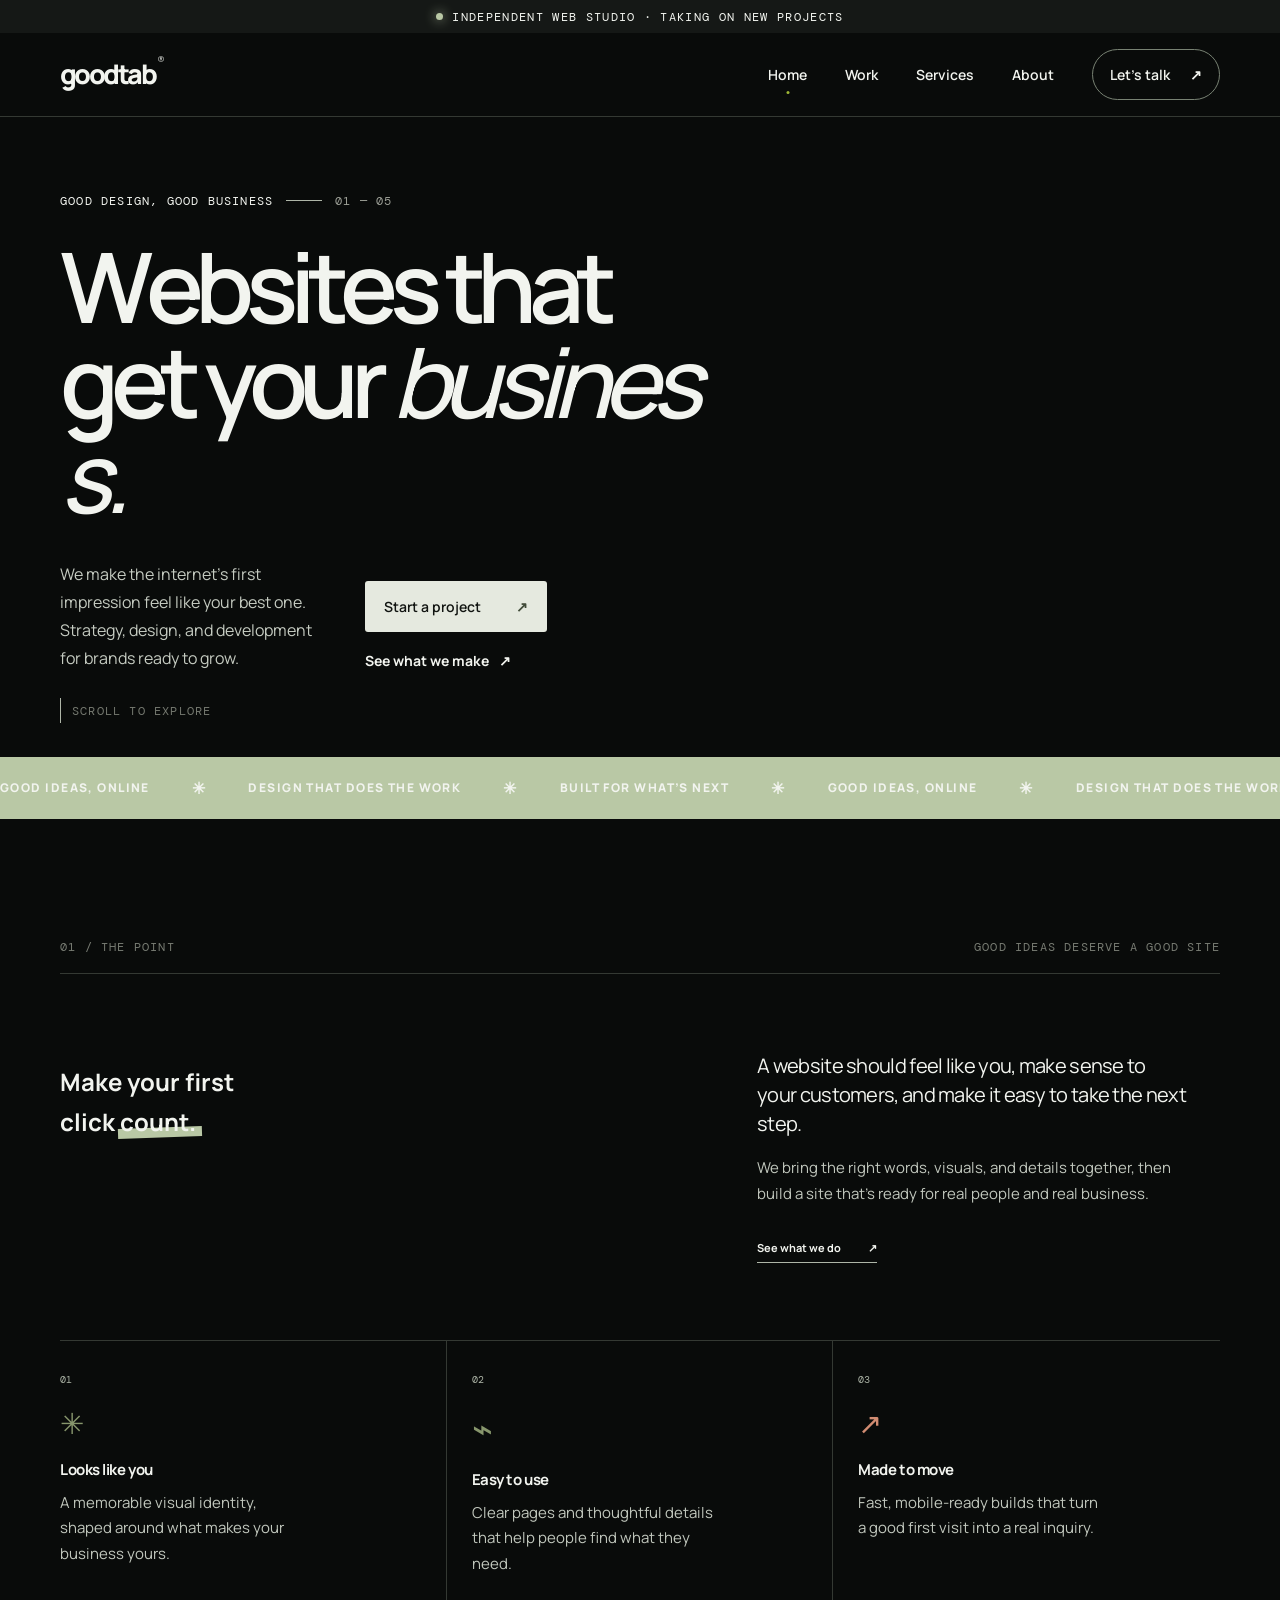
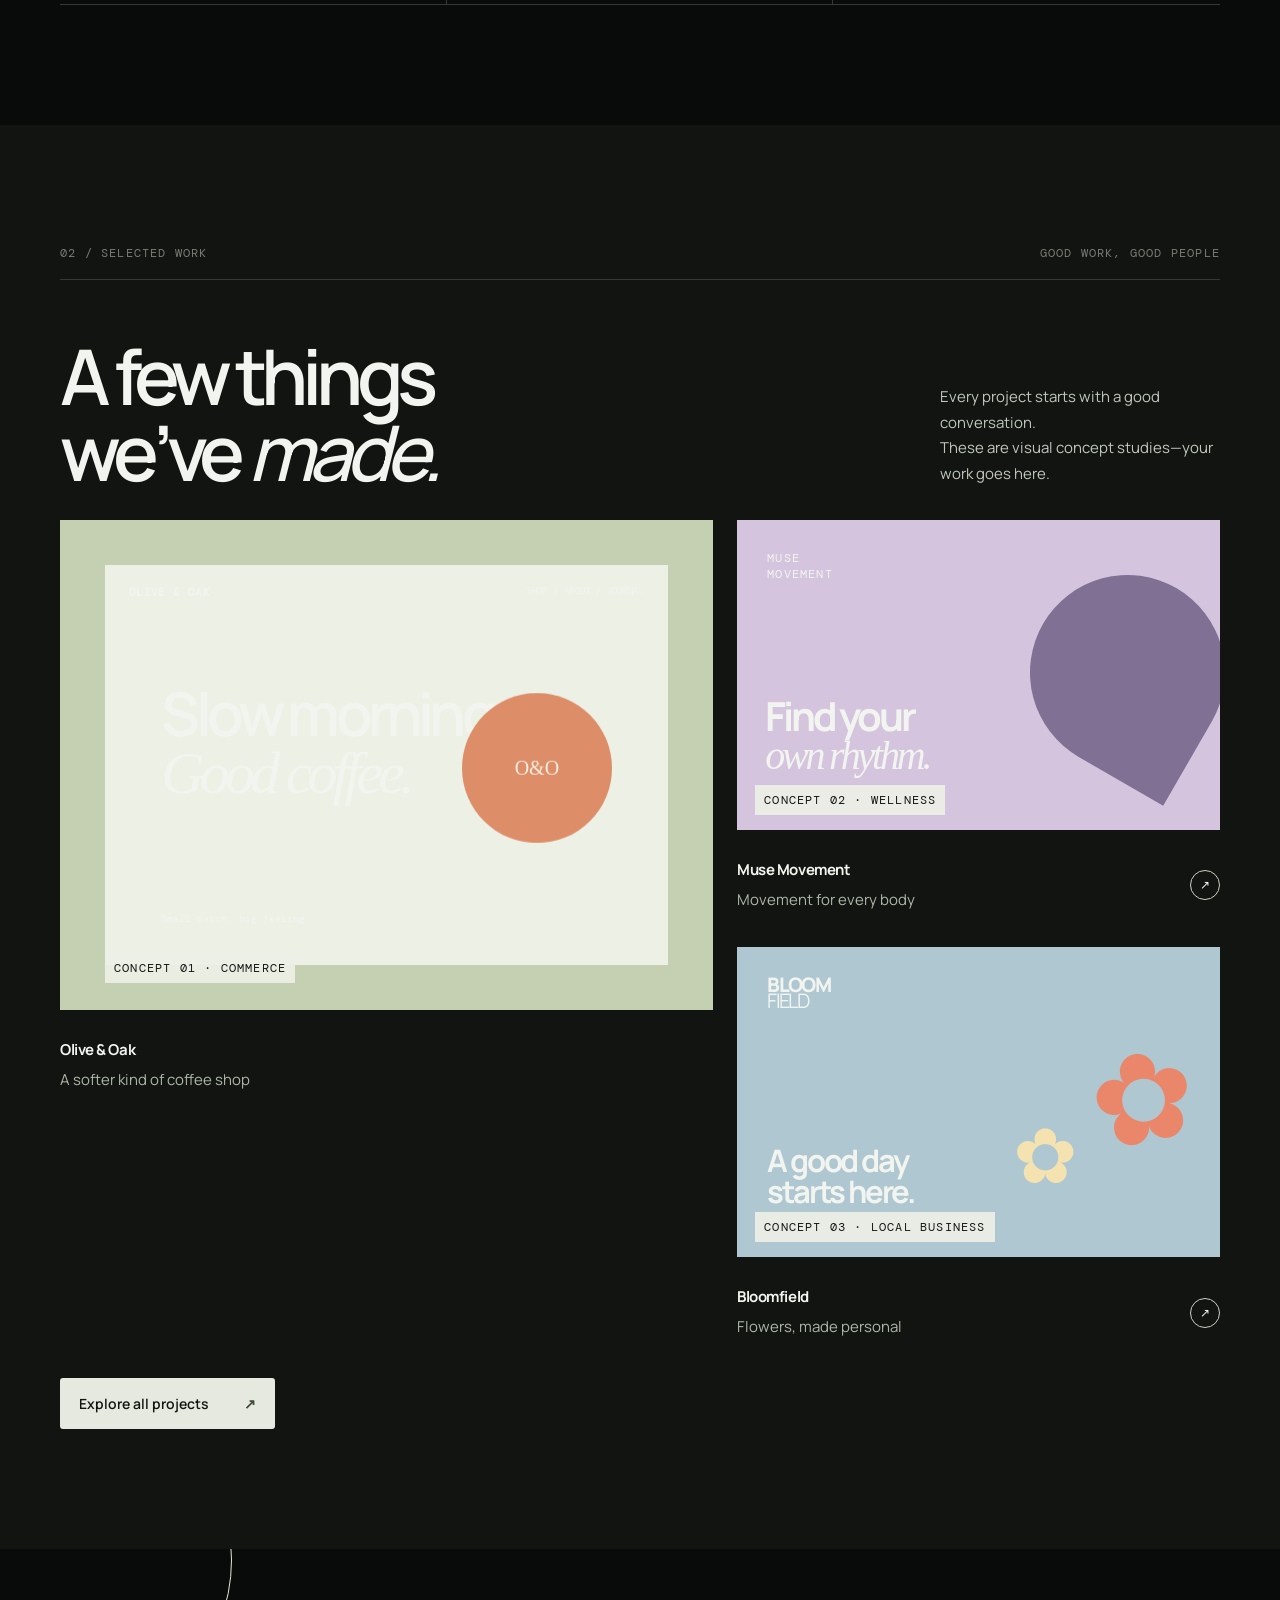
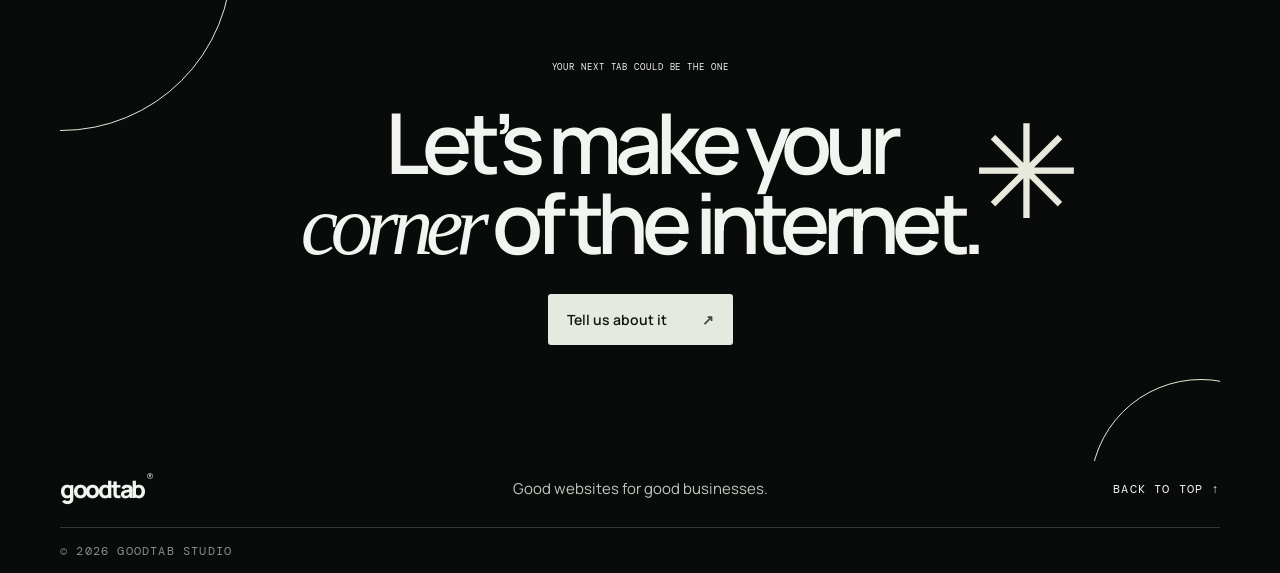
==== commit 48a4b66d: "Add text-only assembly animation to homepage Remove the suit artwork and let the animated headline f" ====
--- a/GoodTab/index.html
+++ b/GoodTab/index.html
@@ -1,11 +1,11 @@
 <!doctype html>
 <html lang="en">
-  <head><meta charset="utf-8"/><meta name="viewport" content="width=device-width,initial-scale=1"/><meta name="theme-color" content="#f7f7f2"/><meta name="description" content="Goodtab builds thoughtful websites for ambitious small businesses."/><title>Goodtab — Websites that get your business</title><link rel="preconnect" href="https://fonts.googleapis.com"/><link rel="preconnect" href="https://fonts.gstatic.com" crossorigin/><link href="https://fonts.googleapis.com/css2?family=DM+Mono:wght@400;500&family=Manrope:wght@400;500;600;700;800&display=swap" rel="stylesheet"/><link rel="stylesheet" href="styles.css"/><link rel="stylesheet" href="home-motion.css"/><script src="script.js" defer></script></head>
+  <head><meta charset="utf-8"/><meta name="viewport" content="width=device-width,initial-scale=1"/><meta name="theme-color" content="#090b0a"/><meta name="description" content="Goodtab builds thoughtful websites for ambitious small businesses."/><title>Goodtab — Websites that get your business</title><link rel="preconnect" href="https://fonts.googleapis.com"/><link rel="preconnect" href="https://fonts.gstatic.com" crossorigin/><link href="https://fonts.googleapis.com/css2?family=DM+Mono:wght@400;500&family=Manrope:wght@400;500;600;700;800&display=swap" rel="stylesheet"/><link rel="stylesheet" href="styles.css"/><link rel="stylesheet" href="home-motion.css"/><script src="script.js" defer></script></head>
   <body id="top" class="home-page">
     <div class="announcement"><span class="pulse"></span> Independent web studio · Taking on new projects</div>
     <header class="site-header"><a class="wordmark" href="index.html">goodtab<span>®</span></a><button class="menu-toggle" aria-label="Open navigation" aria-expanded="false"><i></i><i></i></button><nav class="nav-links" aria-label="Main navigation"><a aria-current="page" href="index.html">Home</a><a href="work.html">Work</a><a href="services.html">Services</a><a href="about.html">About</a><a class="nav-cta" href="contact.html">Let’s talk <span>↗</span></a></nav></header>
     <main>
-      <section class="hero shell home-hero"><div class="hero-copy"><p class="eyebrow"><span>GOOD DESIGN, GOOD BUSINESS</span><span class="eyebrow-line"></span><span>01 — 05</span></p><h1>Websites that<br/>get your <span class="highlight">business.</span></h1><div class="hero-bottom"><p class="hero-lede">We make the internet’s first impression feel like your best one. Strategy, design, and development for brands ready to grow.</p><div class="hero-actions"><a class="button button-dark" href="contact.html">Start a project <span>↗</span></a><a class="text-link" href="work.html">See what we make <span>↗</span></a></div></div></div><div class="hero-art" aria-label="Abstract website preview artwork"><div class="art-orbit orbit-one"></div><div class="art-orbit orbit-two"></div><div class="art-sticker">A LITTLE<br/>MORE YOU <span>✳</span></div><div class="browser-card browser-back"><div class="browser-dots"><b></b><b></b><b></b></div><div class="back-lines"><i></i><i></i><i></i></div></div><div class="browser-card browser-front"><div class="browser-top"><span>goodtab.studio</span><span>↗</span></div><div class="mock-brand">GOOD<br/>THINGS<br/><em>HAPPEN.</em></div><div class="mock-footer"><span>Made for more</span><span>01 / 03</span></div></div><div class="art-caption"><span>FIG. 01</span><span>YOUR NEXT FAVORITE WEBSITE</span></div></div><a class="hero-scroll" href="#intro"><span class="scroll-line"></span>SCROLL TO EXPLORE</a></section>
+      <section class="hero shell home-hero"><div class="hero-copy"><p class="eyebrow"><span>GOOD DESIGN, GOOD BUSINESS</span><span class="eyebrow-line"></span><span>01 — 05</span></p><h1>Websites that<br/>get your <span class="highlight">business.</span></h1><div class="hero-bottom"><p class="hero-lede">We make the internet’s first impression feel like your best one. Strategy, design, and development for brands ready to grow.</p><div class="hero-actions"><a class="button button-dark" href="contact.html">Start a project <span>↗</span></a><a class="text-link" href="work.html">See what we make <span>↗</span></a></div></div></div><a class="hero-scroll" href="#intro"><span class="scroll-line"></span>SCROLL TO EXPLORE</a></section>
       <section class="ticker"><div class="ticker-track"><span>GOOD IDEAS, ONLINE</span><b>✳</b><span>DESIGN THAT DOES THE WORK</span><b>✳</b><span>BUILT FOR WHAT’S NEXT</span><b>✳</b><span>GOOD IDEAS, ONLINE</span><b>✳</b><span>DESIGN THAT DOES THE WORK</span></div></section>
       <section class="section-pad shell" id="intro"><div class="section-label"><span>01 / THE POINT</span><span>GOOD IDEAS DESERVE A GOOD SITE</span></div><div class="intro-grid"><h2>Make your first<br/>click <span>count.</span></h2><div class="intro-text"><p class="large-copy">A website should feel like you, make sense to your customers, and make it easy to take the next step.</p><p>We bring the right words, visuals, and details together, then build a site that’s ready for real people and real business.</p><a href="services.html" class="under-link">See what we do <span>↗</span></a></div></div><div class="value-grid"><article class="value-card"><span class="card-number">01</span><div class="value-icon">✳</div><h3>Looks like you</h3><p>A memorable visual identity, shaped around what makes your business yours.</p></article><article class="value-card"><span class="card-number">02</span><div class="value-icon icon-lines">⌁</div><h3>Easy to use</h3><p>Clear pages and thoughtful details that help people find what they need.</p></article><article class="value-card"><span class="card-number">03</span><div class="value-icon icon-arrow">↗</div><h3>Made to move</h3><p>Fast, mobile-ready builds that turn a good first visit into a real inquiry.</p></article></div></section>
       <section class="work-section section-pad"><div class="shell"><div class="section-label"><span>02 / SELECTED WORK</span><span>GOOD WORK, GOOD PEOPLE</span></div><div class="work-heading"><h2>A few things<br/>we’ve <span>made.</span></h2><p>Every project starts with a good conversation.<br/>These are visual concept studies—your work goes here.</p></div><div class="project-grid"><article class="project project-large"><div class="project-visual visual-sage"><div class="project-window"><div class="mini-nav"><b>OLIVE &amp; OAK</b><span>SHOP / ABOUT / JOURNAL</span></div><div class="olive-title">Slow mornings.<br/><i>Good coffee.</i></div><div class="olive-circle">O&amp;O</div><div class="olive-note">Small batch, big feeling.</div></div><span class="project-tag">CONCEPT 01 · COMMERCE</span></div><div class="project-meta"><div><h3>Olive &amp; Oak</h3><p>A softer kind of coffee shop</p></div><span class="project-arrow">↗</span></div></article><article class="project"><div class="project-visual visual-lilac"><div class="muse-top">MUSE<br/>MOVEMENT</div><div class="muse-shape"></div><div class="muse-copy">Find your<br/><i>own rhythm.</i></div><span class="project-tag">CONCEPT 02 · WELLNESS</span></div><div class="project-meta"><div><h3>Muse Movement</h3><p>Movement for every body</p></div><span class="project-arrow">↗</span></div></article><article class="project"><div class="project-visual visual-blue"><div class="bloom-label">BLOOM<br/><span>FIELD</span></div><div class="flower flower-a">✿</div><div class="flower flower-b">✿</div><div class="bloom-copy">A good day<br/>starts here.</div><span class="project-tag">CONCEPT 03 · LOCAL BUSINESS</span></div><div class="project-meta"><div><h3>Bloomfield</h3><p>Flowers, made personal</p></div><span class="project-arrow">↗</span></div></article></div><a class="button button-dark view-all" href="work.html">Explore all projects <span>↗</span></a></div></section>
--- a/GoodTab/styles.css
+++ b/GoodTab/styles.css
@@ -1,4 +1,84 @@
-:root{--ink:#171917;--paper:#f7f7f2;--lime:#d7f45b;--muted:#73786e;--line:#dcded5;--display:"Manrope",Arial,sans-serif;--mono:"DM Mono",monospace}*{box-sizing:border-box}html{scroll-behavior:smooth}body{margin:0;background:var(--paper);color:var(--ink);font-family:var(--display);-webkit-font-smoothing:antialiased}a{color:inherit;text-decoration:none}.shell{width:min(1160px,calc(100% - 64px));margin-inline:auto}.announcement{height:33px;background:var(--ink);color:#f7f7f2;display:flex;align-items:center;justify-content:center;gap:9px;font:10px var(--mono);letter-spacing:.11em;text-transform:uppercase}.pulse{width:7px;height:7px;border-radius:50%;background:var(--lime);box-shadow:0 0 12px var(--lime)}.site-header{height:84px;padding:0 max(32px,calc((100vw - 1160px)/2));display:flex;align-items:center;justify-content:space-between;border-bottom:1px solid var(--line);position:relative;z-index:5;background:var(--paper)}.wordmark{font-size:27px;font-weight:800;letter-spacing:-.095em}.wordmark span{font:10px var(--mono);vertical-align:top;letter-spacing:0;margin-left:3px}.nav-links{display:flex;align-items:center;gap:38px;font-size:12px;font-weight:600}.nav-links a:not(.nav-cta):hover,.text-link:hover{opacity:.55}.nav-cta{padding:13px 17px;border:1px solid var(--ink);border-radius:40px}.nav-cta span{margin-left:17px}.menu-toggle{display:none}.hero{min-height:640px;padding-top:75px;position:relative;display:grid;grid-template-columns:1.03fr .97fr;align-items:center;gap:35px;padding-bottom:84px}.hero-copy{position:relative;z-index:2}.eyebrow,.section-label,.form-head,.offer-index,.project-tag,.art-caption,.hero-scroll,.footer small,.back-top{font:10px var(--mono);letter-spacing:.1em}.eyebrow{display:flex;align-items:center;gap:13px;margin:0 0 29px}.eyebrow-line{height:1px;background:var(--ink);width:36px}.eyebrow span:last-child{color:#9c9f96}.hero h1{font-size:clamp(58px,7.6vw,105px);line-height:.98;letter-spacing:-.085em;margin:0;max-width:660px;font-weight:600}.highlight{font-weight:500;font-style:italic;position:relative;z-index:0}.highlight:after{content:"";position:absolute;z-index:-1;background:var(--lime);height:30%;left:-3%;right:-5%;bottom:9%;transform:rotate(-2deg)}.hero-bottom{margin-top:37px;display:flex;align-items:flex-end;gap:35px}.hero-lede{font-size:14px;line-height:1.7;max-width:270px;margin:0;color:#4f544c}.hero-actions{display:flex;flex-direction:column;gap:17px;align-items:flex-start;min-width:160px}.button{display:inline-flex;align-items:center;justify-content:space-between;gap:35px;padding:16px 19px;border:0;border-radius:3px;font:600 12px var(--display);cursor:pointer;transition:transform .2s,background .2s}.button:hover{transform:translateY(-2px)}.button-dark{background:var(--ink);color:white}.button-dark span{color:var(--lime)}.text-link{font-size:11px;font-weight:700}.text-link span{margin-left:7px}.hero-art{height:440px;position:relative;display:flex;align-items:center;justify-content:center}.art-orbit{position:absolute;border:1px solid #d3d8c9;border-radius:50%;width:390px;height:390px;transform:rotate(-25deg)}.orbit-two{width:475px;height:295px;transform:rotate(25deg);border-color:#e0e3d9}.browser-card{position:absolute;box-shadow:0 22px 55px #272c1b24}.browser-back{width:270px;height:310px;background:#cdd5b7;transform:rotate(-9deg) translate(-35px,0);border-radius:4px;padding:15px}.browser-dots{display:flex;gap:5px}.browser-dots b{width:6px;height:6px;border-radius:50%;background:#87916f}.back-lines{margin-top:45px;display:flex;flex-direction:column;gap:11px}.back-lines i{height:8px;width:80%;background:#eef0e7;display:block}.back-lines i:nth-child(2){width:56%}.back-lines i:nth-child(3){height:122px;width:100%;margin-top:16px;background:#a2ae86}.browser-front{width:280px;height:340px;background:#f0b8a3;transform:rotate(7deg) translate(28px,4px);border-radius:4px;padding:17px 19px;display:flex;flex-direction:column;justify-content:space-between}.browser-top,.mock-footer{display:flex;justify-content:space-between;font:9px var(--mono);text-transform:uppercase;letter-spacing:.05em}.mock-brand{font-size:47px;line-height:.88;letter-spacing:-.09em;font-weight:800}.mock-brand em{font-style:normal;color:#f7f7f2}.art-sticker{position:absolute;z-index:2;right:8px;top:28px;width:102px;height:102px;background:var(--lime);border-radius:50%;display:grid;place-content:center;text-align:center;font:10px/1.4 var(--mono);letter-spacing:.08em;transform:rotate(9deg)}.art-sticker span{position:absolute;right:13px;top:10px;font-size:18px}.art-caption{position:absolute;bottom:1px;left:7%;right:7%;display:flex;justify-content:space-between;font-size:9px;color:#73786e}.hero-scroll{position:absolute;bottom:34px;left:0;display:flex;align-items:center;gap:11px;color:#74786f;font-size:9px}.scroll-line{height:25px;width:1px;background:var(--ink)}.ticker{overflow:hidden;background:var(--lime);padding:18px 0}.ticker-track{display:flex;align-items:center;justify-content:space-around;gap:42px;white-space:nowrap;font-size:11px;font-weight:800;letter-spacing:.12em}.ticker-track b{font-size:16px}.section-pad{padding-top:120px;padding-bottom:120px}.section-label{display:flex;justify-content:space-between;padding-bottom:18px;border-bottom:1px solid var(--line);color:#777b72;font-size:9px}.intro-grid{display:grid;grid-template-columns:1fr .75fr;gap:80px;padding:68px 0 80px}.intro h2,.work-heading h2,.process-layout h2,.offer-heading h2,.faq-layout h2,.contact-copy h2{font-size:clamp(46px,6vw,77px);letter-spacing:-.08em;line-height:.99;font-weight:600;margin:0}.intro h2 span,.work-heading h2 span,.process-layout h2 span,.offer-heading h2 span,.faq-layout h2 span,.contact-copy h2 span{font-style:italic;font-weight:500}.intro-text{padding-top:9px;max-width:430px}.large-copy{font-size:20px;line-height:1.45;letter-spacing:-.035em;margin:0 0 17px}.intro-text>p:not(.large-copy){font-size:13px;line-height:1.75;color:#6b7068;margin:0 0 27px}.under-link{font-size:11px;font-weight:700;border-bottom:1px solid var(--ink);padding-bottom:7px}.under-link span{margin-left:25px}.value-grid{display:grid;grid-template-columns:repeat(3,1fr);border-top:1px solid var(--line);border-bottom:1px solid var(--line)}.value-card{padding:23px 25px 28px;position:relative;min-height:195px;border-right:1px solid var(--line)}.value-card:first-child{padding-left:0}.value-card:last-child{border-right:0}.card-number{font:10px var(--mono);color:#9b9f96}.value-icon{font-size:29px;color:#87966c;margin:10px 0}.icon-lines{font-size:35px}.icon-arrow{color:#d18c72}.value-card h3{font-size:15px;margin:0 0 7px;letter-spacing:-.03em}.value-card p{font-size:11px;line-height:1.65;color:#777b72;max-width:250px;margin:0}.work-section{background:#efefe8}.work-heading{display:flex;align-items:flex-end;justify-content:space-between;padding:58px 0 45px}.work-heading p,.offer-heading p{font-size:12px;line-height:1.7;color:#6a6f66;max-width:280px;margin:0 0 4px}.project-grid{display:grid;grid-template-columns:1.15fr .85fr;gap:50px 24px}.project-large{grid-row:span 2}.project-visual{height:310px;position:relative;overflow:hidden;padding:30px}.project-large .project-visual{height:490px;padding:45px}.visual-sage{background:#c5cfb2}.visual-lilac{background:#d5c4de}.visual-blue{background:#afc7d1}.project-window{height:100%;background:#edf0e5;padding:20px 24px;position:relative;overflow:hidden}.mini-nav{display:flex;justify-content:space-between;font:9px var(--mono);letter-spacing:.04em}.mini-nav b{font-size:11px}.olive-title{position:absolute;top:30%;left:10%;font-size:clamp(32px,5vw,60px);line-height:.95;letter-spacing:-.08em;font-weight:600}.olive-title i{font-family:Georgia,serif;font-weight:400}.olive-circle{position:absolute;right:10%;top:32%;width:150px;height:150px;border-radius:50%;background:#de8d69;color:#f5eddf;display:grid;place-items:center;font:20px Georgia}.olive-note{position:absolute;bottom:10%;left:10%;font:10px var(--mono)}.project-tag{position:absolute;left:18px;bottom:15px;font-size:8px;color:#30342d;background:#f7f7f2c9;padding:7px 9px}.project-large .project-tag{left:45px;bottom:27px}.muse-top{font:12px var(--mono);letter-spacing:.1em}.muse-shape{position:absolute;width:195px;height:195px;border-radius:50% 50% 0 50%;background:#807093;right:-5px;top:55px;transform:rotate(30deg)}.muse-copy{position:absolute;left:28px;bottom:55px;font-size:40px;line-height:.95;letter-spacing:-.08em;font-weight:700}.muse-copy i{font-family:Georgia,serif;font-weight:400}.bloom-label{font-weight:800;font-size:20px;letter-spacing:-.08em;line-height:.8}.bloom-label span{font-weight:400}.flower{position:absolute;color:#ea876b}.flower-a{font-size:125px;right:25px;top:45px;transform:rotate(-12deg)}.flower-b{font-size:77px;right:142px;top:143px;color:#f4e3b0}.bloom-copy{position:absolute;left:30px;bottom:50px;font-size:31px;line-height:1;letter-spacing:-.07em;font-weight:700}.project-meta{display:flex;justify-content:space-between;align-items:center;padding-top:13px}.project-meta h3{margin:0;font-size:15px;letter-spacing:-.03em}.project-meta p{margin:4px 0 0;font-size:10px;color:#777b72}.project-arrow{width:30px;height:30px;border:1px solid #cdd0c6;border-radius:50%;display:grid;place-items:center;font-size:12px}.process-layout{display:grid;grid-template-columns:.9fr 1.1fr;gap:70px;padding-top:68px}.process-list article{display:grid;grid-template-columns:45px 1fr 20px;gap:15px;border-top:1px solid var(--line);padding:22px 0}.process-list article:last-child{border-bottom:1px solid var(--line)}.process-list article>span{font:10px var(--mono);color:#888d83;padding-top:3px}.process-list h3{margin:0 0 6px;font-size:15px;letter-spacing:-.03em}.process-list p{margin:0;font-size:11px;line-height:1.65;color:#74796f;max-width:365px}.process-list article>b{font-weight:400;color:#858a7e}.offer-section{background:#1b1e1a;color:#f7f7f2}.offer-section .section-label{border-color:#42463f;color:#b0b4aa}.offer-heading{display:flex;justify-content:space-between;align-items:flex-end;padding:58px 0 44px}.offer-heading p{color:#b0b4aa}.offer-grid{display:grid;grid-template-columns:repeat(3,1fr);gap:12px}.offer-card{position:relative;border:1px solid #464a42;padding:27px 25px 24px;min-height:365px;display:flex;flex-direction:column}.offer-featured{background:#252a23;border-color:#b1c648}.offer-index{font-size:9px;color:#b7bcaf}.offer-card h3{font-size:27px;letter-spacing:-.07em;margin:30px 0 10px}.offer-card>p{font-size:11px;line-height:1.7;color:#b2b6ad;max-width:270px;margin:0 0 18px}.offer-card ul{list-style:none;padding:0;margin:0 0 20px}.offer-card li{font-size:10px;color:#d3d6cd;padding:8px 0;border-bottom:1px solid #41463e}.offer-card li:before{content:"+";color:var(--lime);margin-right:9px}.offer-link{margin-top:auto;padding-top:17px;border-top:1px solid #464a42;display:flex;justify-content:space-between;font-size:11px;font-weight:700}.offer-link span{color:var(--lime)}.offer-badge{position:absolute;right:0;top:0;background:var(--lime);color:var(--ink);padding:8px 10px;font:8px var(--mono);letter-spacing:.08em}.price-row{display:flex;align-items:center;justify-content:space-between;margin:0 0 14px}.price-row span{font:8px var(--mono);color:#b7bcaf}.price-row strong{font-size:21px;letter-spacing:-.06em}.package-note{font:9px var(--mono);color:#9ea398;margin:18px 0 0}.faq-layout{display:grid;grid-template-columns:.8fr 1.2fr;gap:80px;padding-top:64px}.faq-list details{border-top:1px solid var(--line);padding:20px 0}.faq-list details:last-child{border-bottom:1px solid var(--line)}.faq-list summary{list-style:none;cursor:pointer;display:flex;justify-content:space-between;font-size:13px;font-weight:600}.faq-list summary::-webkit-details-marker{display:none}.faq-list summary span{font-size:18px;font-weight:400;transition:transform .2s}.faq-list details[open] summary span{transform:rotate(45deg)}.faq-list details p{font-size:11px;line-height:1.7;color:#73786e;max-width:470px;margin:13px 0 0}.contact-section{background:var(--lime);padding-bottom:100px}.contact-section .section-label{border-color:#a9c13e;color:#4f5d1c}.contact-grid{display:grid;grid-template-columns:1fr .83fr;gap:85px}.contact-copy h2{font-size:clamp(56px,7vw,88px);margin-top:64px}.contact-copy>p{font-size:13px;margin-top:22px}.contact-doodle{font-size:90px;line-height:1;margin-top:52px;color:#657b23}.order-form{background:var(--paper);padding:30px 33px 23px;box-shadow:0 22px 50px #41521218}.form-head{display:flex;justify-content:space-between;color:#7c8177;font-size:8px;margin-bottom:22px}.order-form label{display:block;font-size:10px;font-weight:700;margin-bottom:15px}.order-form input,.order-form select,.order-form textarea{display:block;width:100%;margin-top:7px;border:0;border-bottom:1px solid #d7dad0;background:transparent;border-radius:0;padding:10px 0;font:11px var(--display);color:var(--ink);outline:none}.order-form input:focus,.order-form select:focus,.order-form textarea:focus{border-color:#626e35}.order-form input::placeholder,.order-form textarea::placeholder{color:#a2a69d}.order-form textarea{resize:vertical}.button-lime{background:var(--lime);width:100%;margin-top:3px;color:var(--ink)}.button-lime span{font-size:16px}.form-feedback{font-size:9px;line-height:1.5;color:#777b72;margin:10px 0 0}.form-fine{font-size:8px;color:#9a9e94;margin:13px 0 0}.footer{display:grid;grid-template-columns:1fr 1fr 1fr;align-items:center;min-height:110px;gap:10px}.footer .wordmark{font-size:24px}.footer p{font-size:10px;color:#777b72;text-align:center}.back-top{text-align:right;font-size:8px}.footer small{grid-column:1/-1;color:#8a8e85;font-size:8px;border-top:1px solid var(--line);padding-top:15px;padding-bottom:14px}.reveal{opacity:0;transform:translateY(18px);transition:opacity .65s ease,transform .65s ease}.reveal.visible{opacity:1;transform:translateY(0)}@media(max-width:850px){.hero{grid-template-columns:1fr .9fr;gap:5px}.hero h1{font-size:clamp(58px,8vw,80px)}.hero-art{transform:scale(.85);margin-left:-35px}.hero-bottom{flex-direction:column;align-items:flex-start;gap:20px}.intro-grid{gap:35px}.process-layout,.faq-layout{gap:38px}.contact-grid{gap:42px}.project-large .project-visual{height:420px}.olive-circle{width:110px;height:110px}.olive-title{font-size:48px}}@media(max-width:650px){.shell{width:calc(100% - 38px)}.announcement{font-size:8px}.site-header{height:70px;padding:0 19px}.wordmark{font-size:24px}.menu-toggle{display:flex;width:38px;height:38px;align-items:center;justify-content:center;flex-direction:column;gap:5px;background:none;border:1px solid var(--line);border-radius:50%}.menu-toggle i{width:13px;height:1px;background:var(--ink);transition:transform .2s}.menu-toggle[aria-expanded=true] i:first-child{transform:translateY(3px) rotate(45deg)}.menu-toggle[aria-expanded=true] i:last-child{transform:translateY(-3px) rotate(-45deg)}.nav-links{display:none;position:absolute;top:70px;left:0;right:0;background:var(--paper);padding:20px 19px 25px;border-bottom:1px solid var(--line);flex-direction:column;align-items:stretch;gap:0}.nav-links.open{display:flex}.nav-links>a{padding:14px 0}.nav-links .nav-cta{margin-top:7px;text-align:center;padding:13px}.hero{display:flex;flex-direction:column;align-items:stretch;padding-top:52px;padding-bottom:82px;min-height:0}.eyebrow{font-size:8px;margin-bottom:24px}.hero h1{font-size:clamp(55px,14vw,84px)}.hero-bottom{margin-top:24px;gap:19px}.hero-lede{max-width:330px;font-size:13px}.hero-actions{flex-direction:row;align-items:center;gap:20px}.button{padding:14px 16px;gap:23px}.text-link{font-size:10px}.hero-art{height:365px;transform:scale(.85);transform-origin:center;margin:-6px 0 -22px}.art-orbit{width:330px;height:330px}.orbit-two{width:390px;height:255px}.browser-back{width:225px;height:270px}.browser-front{width:235px;height:285px}.mock-brand{font-size:39px}.art-sticker{right:4%;top:16px;width:87px;height:87px;font-size:9px}.art-caption{left:4%;right:4%;font-size:7px}.hero-scroll{bottom:25px}.ticker{padding:15px 0}.ticker-track{justify-content:flex-start;gap:25px;font-size:9px;animation:marquee 24s linear infinite}.section-pad{padding-top:80px;padding-bottom:80px}.section-label{font-size:7px;gap:12px}.section-label span:last-child{text-align:right}.intro-grid{grid-template-columns:1fr;gap:22px;padding:45px 0}.intro h2,.work-heading h2,.process-layout h2,.offer-heading h2,.faq-layout h2{font-size:clamp(45px,12vw,66px)}.intro-text{max-width:480px}.large-copy{font-size:18px}.value-grid{grid-template-columns:1fr}.value-card,.value-card:first-child{border-right:0;border-bottom:1px solid var(--line);padding:20px 0;min-height:0}.value-card:last-child{border-bottom:0}.value-icon{margin:9px 0}.value-card p{max-width:360px}.work-heading,.offer-heading{display:block;padding:43px 0 30px}.work-heading p,.offer-heading p{margin-top:18px}.project-grid{grid-template-columns:1fr;gap:30px}.project-large{grid-row:auto}.project-large .project-visual{height:380px;padding:25px}.project-visual{height:300px}.mini-nav{font-size:7px}.mini-nav b{font-size:9px}.olive-title{font-size:43px;top:34%;left:8%}.olive-circle{width:95px;height:95px;right:7%;font-size:14px}.olive-note{font-size:8px}.project-large .project-tag{left:18px;bottom:15px}.process-layout,.faq-layout{grid-template-columns:1fr;gap:33px;padding-top:45px}.process-list article{grid-template-columns:32px 1fr 16px;gap:11px}.process-list h3{font-size:14px}.offer-grid{grid-template-columns:1fr;gap:10px}.offer-card{min-height:330px;padding:24px 21px}.offer-card h3{margin-top:24px}.faq-layout{padding-top:45px}.faq-list summary{font-size:12px}.contact-grid{grid-template-columns:1fr;gap:38px}.contact-copy h2{font-size:clamp(58px,15vw,82px);margin-top:45px}.contact-copy>p{font-size:12px}.contact-doodle{font-size:54px;margin-top:25px}.order-form{padding:24px 21px 20px}.footer{grid-template-columns:1fr 1fr;min-height:120px;padding-top:23px}.footer p{display:none}.back-top{grid-column:2;grid-row:1}.footer small{margin-top:14px}@keyframes marquee{to{transform:translateX(-30%)}}}@media(prefers-reduced-motion:reduce){html{scroll-behavior:auto}*,*:before,*:after{animation-duration:.01ms!important;animation-iteration-count:1!important;transition-duration:.01ms!important}}
+:root{--ink:#171917;--paper:#090b0a;--lime:#b9c8a5;--muted:#b7bdb3;--line:#343933;--text:#f2f4ef;--display:"Manrope",Arial,sans-serif;--mono:"DM Mono",monospace}*{box-sizing:border-box}html{scroll-behavior:smooth}body{margin:0;background:var(--paper);color:var(--ink);font-family:var(--display);-webkit-font-smoothing:antialiased}a{color:inherit;text-decoration:none}.shell{width:min(1160px,calc(100% - 64px));margin-inline:auto}.announcement{height:33px;background:var(--ink);color:#f7f7f2;display:flex;align-items:center;justify-content:center;gap:9px;font:10px var(--mono);letter-spacing:.11em;text-transform:uppercase}.pulse{width:7px;height:7px;border-radius:50%;background:var(--lime);box-shadow:0 0 12px var(--lime)}.site-header{height:84px;padding:0 max(32px,calc((100vw - 1160px)/2));display:flex;align-items:center;justify-content:space-between;border-bottom:1px solid var(--line);position:relative;z-index:5;background:var(--paper)}.wordmark{font-size:27px;font-weight:800;letter-spacing:-.095em}.wordmark span{font:10px var(--mono);vertical-align:top;letter-spacing:0;margin-left:3px}.nav-links{display:flex;align-items:center;gap:38px;font-size:12px;font-weight:600}.nav-links a:not(.nav-cta):hover,.text-link:hover{opacity:.55}.nav-cta{padding:13px 17px;border:1px solid var(--ink);border-radius:40px}.nav-cta span{margin-left:17px}.menu-toggle{display:none}.hero{min-height:640px;padding-top:75px;position:relative;display:grid;grid-template-columns:1.03fr .97fr;align-items:center;gap:35px;padding-bottom:84px}.hero-copy{position:relative;z-index:2}.eyebrow,.section-label,.form-head,.offer-index,.project-tag,.art-caption,.hero-scroll,.footer small,.back-top{font:10px var(--mono);letter-spacing:.1em}.eyebrow{display:flex;align-items:center;gap:13px;margin:0 0 29px}.eyebrow-line{height:1px;background:var(--ink);width:36px}.eyebrow span:last-child{color:#9c9f96}.hero h1{font-size:clamp(58px,7.6vw,105px);line-height:.98;letter-spacing:-.085em;margin:0;max-width:660px;font-weight:600}.highlight{font-weight:500;font-style:italic;position:relative;z-index:0}.highlight:after{content:"";position:absolute;z-index:-1;background:var(--lime);height:30%;left:-3%;right:-5%;bottom:9%;transform:rotate(-2deg)}.hero-bottom{margin-top:37px;display:flex;align-items:flex-end;gap:35px}.hero-lede{font-size:14px;line-height:1.7;max-width:270px;margin:0;color:#4f544c}.hero-actions{display:flex;flex-direction:column;gap:17px;align-items:flex-start;min-width:160px}.button{display:inline-flex;align-items:center;justify-content:space-between;gap:35px;padding:16px 19px;border:0;border-radius:3px;font:600 12px var(--display);cursor:pointer;transition:transform .2s,background .2s}.button:hover{transform:translateY(-2px)}.button-dark{background:var(--ink);color:white}.button-dark span{color:var(--lime)}.text-link{font-size:11px;font-weight:700}.text-link span{margin-left:7px}.hero-art{height:440px;position:relative;display:flex;align-items:center;justify-content:center}.art-orbit{position:absolute;border:1px solid #d3d8c9;border-radius:50%;width:390px;height:390px;transform:rotate(-25deg)}.orbit-two{width:475px;height:295px;transform:rotate(25deg);border-color:#e0e3d9}.browser-card{position:absolute;box-shadow:0 22px 55px #272c1b24}.browser-back{width:270px;height:310px;background:#cdd5b7;transform:rotate(-9deg) translate(-35px,0);border-radius:4px;padding:15px}.browser-dots{display:flex;gap:5px}.browser-dots b{width:6px;height:6px;border-radius:50%;background:#87916f}.back-lines{margin-top:45px;display:flex;flex-direction:column;gap:11px}.back-lines i{height:8px;width:80%;background:#eef0e7;display:block}.back-lines i:nth-child(2){width:56%}.back-lines i:nth-child(3){height:122px;width:100%;margin-top:16px;background:#a2ae86}.browser-front{width:280px;height:340px;background:#f0b8a3;transform:rotate(7deg) translate(28px,4px);border-radius:4px;padding:17px 19px;display:flex;flex-direction:column;justify-content:space-between}.browser-top,.mock-footer{display:flex;justify-content:space-between;font:9px var(--mono);text-transform:uppercase;letter-spacing:.05em}.mock-brand{font-size:47px;line-height:.88;letter-spacing:-.09em;font-weight:800}.mock-brand em{font-style:normal;color:#f7f7f2}.art-sticker{position:absolute;z-index:2;right:8px;top:28px;width:102px;height:102px;background:var(--lime);border-radius:50%;display:grid;place-content:center;text-align:center;font:10px/1.4 var(--mono);letter-spacing:.08em;transform:rotate(9deg)}.art-sticker span{position:absolute;right:13px;top:10px;font-size:18px}.art-caption{position:absolute;bottom:1px;left:7%;right:7%;display:flex;justify-content:space-between;font-size:9px;color:#73786e}.hero-scroll{position:absolute;bottom:34px;left:0;display:flex;align-items:center;gap:11px;color:#74786f;font-size:9px}.scroll-line{height:25px;width:1px;background:var(--ink)}.ticker{overflow:hidden;background:var(--lime);padding:18px 0}.ticker-track{display:flex;align-items:center;justify-content:space-around;gap:42px;white-space:nowrap;font-size:11px;font-weight:800;letter-spacing:.12em}.ticker-track b{font-size:16px}.section-pad{padding-top:120px;padding-bottom:120px}.section-label{display:flex;justify-content:space-between;padding-bottom:18px;border-bottom:1px solid var(--line);color:#777b72;font-size:9px}.intro-grid{display:grid;grid-template-columns:1fr .75fr;gap:80px;padding:68px 0 80px}.intro h2,.work-heading h2,.process-layout h2,.offer-heading h2,.faq-layout h2,.contact-copy h2{font-size:clamp(46px,6vw,77px);letter-spacing:-.08em;line-height:.99;font-weight:600;margin:0}.intro h2 span,.work-heading h2 span,.process-layout h2 span,.offer-heading h2 span,.faq-layout h2 span,.contact-copy h2 span{font-style:italic;font-weight:500}.intro-text{padding-top:9px;max-width:430px}.large-copy{font-size:20px;line-height:1.45;letter-spacing:-.035em;margin:0 0 17px}.intro-text>p:not(.large-copy){font-size:13px;line-height:1.75;color:#6b7068;margin:0 0 27px}.under-link{font-size:11px;font-weight:700;border-bottom:1px solid var(--ink);padding-bottom:7px}.under-link span{margin-left:25px}.value-grid{display:grid;grid-template-columns:repeat(3,1fr);border-top:1px solid var(--line);border-bottom:1px solid var(--line)}.value-card{padding:23px 25px 28px;position:relative;min-height:195px;border-right:1px solid var(--line)}.value-card:first-child{padding-left:0}.value-card:last-child{border-right:0}.card-number{font:10px var(--mono);color:#9b9f96}.value-icon{font-size:29px;color:#87966c;margin:10px 0}.icon-lines{font-size:35px}.icon-arrow{color:#d18c72}.value-card h3{font-size:15px;margin:0 0 7px;letter-spacing:-.03em}.value-card p{font-size:11px;line-height:1.65;color:#777b72;max-width:250px;margin:0}.work-section{background:#efefe8}.work-heading{display:flex;align-items:flex-end;justify-content:space-between;padding:58px 0 45px}.work-heading p,.offer-heading p{font-size:12px;line-height:1.7;color:#6a6f66;max-width:280px;margin:0 0 4px}.project-grid{display:grid;grid-template-columns:1.15fr .85fr;gap:50px 24px}.project-large{grid-row:span 2}.project-visual{height:310px;position:relative;overflow:hidden;padding:30px}.project-large .project-visual{height:490px;padding:45px}.visual-sage{background:#c5cfb2}.visual-lilac{background:#d5c4de}.visual-blue{background:#afc7d1}.project-window{height:100%;background:#edf0e5;padding:20px 24px;position:relative;overflow:hidden}.mini-nav{display:flex;justify-content:space-between;font:9px var(--mono);letter-spacing:.04em}.mini-nav b{font-size:11px}.olive-title{position:absolute;top:30%;left:10%;font-size:clamp(32px,5vw,60px);line-height:.95;letter-spacing:-.08em;font-weight:600}.olive-title i{font-family:Georgia,serif;font-weight:400}.olive-circle{position:absolute;right:10%;top:32%;width:150px;height:150px;border-radius:50%;background:#de8d69;color:#f5eddf;display:grid;place-items:center;font:20px Georgia}.olive-note{position:absolute;bottom:10%;left:10%;font:10px var(--mono)}.project-tag{position:absolute;left:18px;bottom:15px;font-size:8px;color:#30342d;background:#f7f7f2c9;padding:7px 9px}.project-large .project-tag{left:45px;bottom:27px}.muse-top{font:12px var(--mono);letter-spacing:.1em}.muse-shape{position:absolute;width:195px;height:195px;border-radius:50% 50% 0 50%;background:#807093;right:-5px;top:55px;transform:rotate(30deg)}.muse-copy{position:absolute;left:28px;bottom:55px;font-size:40px;line-height:.95;letter-spacing:-.08em;font-weight:700}.muse-copy i{font-family:Georgia,serif;font-weight:400}.bloom-label{font-weight:800;font-size:20px;letter-spacing:-.08em;line-height:.8}.bloom-label span{font-weight:400}.flower{position:absolute;color:#ea876b}.flower-a{font-size:125px;right:25px;top:45px;transform:rotate(-12deg)}.flower-b{font-size:77px;right:142px;top:143px;color:#f4e3b0}.bloom-copy{position:absolute;left:30px;bottom:50px;font-size:31px;line-height:1;letter-spacing:-.07em;font-weight:700}.project-meta{display:flex;justify-content:space-between;align-items:center;padding-top:13px}.project-meta h3{margin:0;font-size:15px;letter-spacing:-.03em}.project-meta p{margin:4px 0 0;font-size:10px;color:#777b72}.project-arrow{width:30px;height:30px;border:1px solid #cdd0c6;border-radius:50%;display:grid;place-items:center;font-size:12px}.process-layout{display:grid;grid-template-columns:.9fr 1.1fr;gap:70px;padding-top:68px}.process-list article{display:grid;grid-template-columns:45px 1fr 20px;gap:15px;border-top:1px solid var(--line);padding:22px 0}.process-list article:last-child{border-bottom:1px solid var(--line)}.process-list article>span{font:10px var(--mono);color:#888d83;padding-top:3px}.process-list h3{margin:0 0 6px;font-size:15px;letter-spacing:-.03em}.process-list p{margin:0;font-size:11px;line-height:1.65;color:#74796f;max-width:365px}.process-list article>b{font-weight:400;color:#858a7e}.offer-section{background:#1b1e1a;color:#f7f7f2}.offer-section .section-label{border-color:#42463f;color:#b0b4aa}.offer-heading{display:flex;justify-content:space-between;align-items:flex-end;padding:58px 0 44px}.offer-heading p{color:#b0b4aa}.offer-grid{display:grid;grid-template-columns:repeat(3,1fr);gap:12px}.offer-card{position:relative;border:1px solid #464a42;padding:27px 25px 24px;min-height:365px;display:flex;flex-direction:column}.offer-featured{background:#252a23;border-color:#b1c648}.offer-index{font-size:9px;color:#b7bcaf}.offer-card h3{font-size:27px;letter-spacing:-.07em;margin:30px 0 10px}.offer-card>p{font-size:11px;line-height:1.7;color:#b2b6ad;max-width:270px;margin:0 0 18px}.offer-card ul{list-style:none;padding:0;margin:0 0 20px}.offer-card li{font-size:10px;color:#d3d6cd;padding:8px 0;border-bottom:1px solid #41463e}.offer-card li:before{content:"+";color:var(--lime);margin-right:9px}.offer-link{margin-top:auto;padding-top:17px;border-top:1px solid #464a42;display:flex;justify-content:space-between;font-size:11px;font-weight:700}.offer-link span{color:var(--lime)}.offer-badge{position:absolute;right:0;top:0;background:var(--lime);color:var(--ink);padding:8px 10px;font:8px var(--mono);letter-spacing:.08em}.price-row{display:flex;align-items:center;justify-content:space-between;margin:0 0 14px}.price-row span{font:8px var(--mono);color:#b7bcaf}.price-row strong{font-size:21px;letter-spacing:-.06em}.package-note{font:9px var(--mono);color:#9ea398;margin:18px 0 0}.faq-layout{display:grid;grid-template-columns:.8fr 1.2fr;gap:80px;padding-top:64px}.faq-list details{border-top:1px solid var(--line);padding:20px 0}.faq-list details:last-child{border-bottom:1px solid var(--line)}.faq-list summary{list-style:none;cursor:pointer;display:flex;justify-content:space-between;font-size:13px;font-weight:600}.faq-list summary::-webkit-details-marker{display:none}.faq-list summary span{font-size:18px;font-weight:400;transition:transform .2s}.faq-list details[open] summary span{transform:rotate(45deg)}.faq-list details p{font-size:11px;line-height:1.7;color:#73786e;max-width:470px;margin:13px 0 0}.contact-section{background:var(--lime);padding-bottom:100px}.contact-section .section-label{border-color:#a9c13e;color:#4f5d1c}.contact-grid{display:grid;grid-template-columns:1fr .83fr;gap:85px}.contact-copy h2{font-size:clamp(56px,7vw,88px);margin-top:64px}.contact-copy>p{font-size:13px;margin-top:22px}.contact-doodle{font-size:90px;line-height:1;margin-top:52px;color:#657b23}.order-form{background:var(--paper);padding:30px 33px 23px;box-shadow:0 22px 50px #41521218}.form-head{display:flex;justify-content:space-between;color:#7c8177;font-size:8px;margin-bottom:22px}.order-form label{display:block;font-size:10px;font-weight:700;margin-bottom:15px}.order-form input,.order-form select,.order-form textarea{display:block;width:100%;margin-top:7px;border:0;border-bottom:1px solid #d7dad0;background:transparent;border-radius:0;padding:10px 0;font:11px var(--display);color:var(--ink);outline:none}.order-form input:focus,.order-form select:focus,.order-form textarea:focus{border-color:#626e35}.order-form input::placeholder,.order-form textarea::placeholder{color:#a2a69d}.order-form textarea{resize:vertical}.button-lime{background:var(--lime);width:100%;margin-top:3px;color:var(--ink)}.button-lime span{font-size:16px}.form-feedback{font-size:9px;line-height:1.5;color:#777b72;margin:10px 0 0}.form-fine{font-size:8px;color:#9a9e94;margin:13px 0 0}.footer{display:grid;grid-template-columns:1fr 1fr 1fr;align-items:center;min-height:110px;gap:10px}.footer .wordmark{font-size:24px}.footer p{font-size:10px;color:#777b72;text-align:center}.back-top{text-align:right;font-size:8px}.footer small{grid-column:1/-1;color:#8a8e85;font-size:8px;border-top:1px solid var(--line);padding-top:15px;padding-bottom:14px}.reveal{opacity:0;transform:translateY(18px);transition:opacity .65s ease,transform .65s ease}.reveal.visible{opacity:1;transform:translateY(0)}@media(max-width:850px){.hero{grid-template-columns:1fr .9fr;gap:5px}.hero h1{font-size:clamp(58px,8vw,80px)}.hero-art{transform:scale(.85);margin-left:-35px}.hero-bottom{flex-direction:column;align-items:flex-start;gap:20px}.intro-grid{gap:35px}.process-layout,.faq-layout{gap:38px}.contact-grid{gap:42px}.project-large .project-visual{height:420px}.olive-circle{width:110px;height:110px}.olive-title{font-size:48px}}@media(max-width:650px){.shell{width:calc(100% - 38px)}.announcement{font-size:8px}.site-header{height:70px;padding:0 19px}.wordmark{font-size:24px}.menu-toggle{display:flex;width:38px;height:38px;align-items:center;justify-content:center;flex-direction:column;gap:5px;background:none;border:1px solid var(--line);border-radius:50%}.menu-toggle i{width:13px;height:1px;background:var(--ink);transition:transform .2s}.menu-toggle[aria-expanded=true] i:first-child{transform:translateY(3px) rotate(45deg)}.menu-toggle[aria-expanded=true] i:last-child{transform:translateY(-3px) rotate(-45deg)}.nav-links{display:none;position:absolute;top:70px;left:0;right:0;background:var(--paper);padding:20px 19px 25px;border-bottom:1px solid var(--line);flex-direction:column;align-items:stretch;gap:0}.nav-links.open{display:flex}.nav-links>a{padding:14px 0}.nav-links .nav-cta{margin-top:7px;text-align:center;padding:13px}.hero{display:flex;flex-direction:column;align-items:stretch;padding-top:52px;padding-bottom:82px;min-height:0}.eyebrow{font-size:8px;margin-bottom:24px}.hero h1{font-size:clamp(55px,14vw,84px)}.hero-bottom{margin-top:24px;gap:19px}.hero-lede{max-width:330px;font-size:13px}.hero-actions{flex-direction:row;align-items:center;gap:20px}.button{padding:14px 16px;gap:23px}.text-link{font-size:10px}.hero-art{height:365px;transform:scale(.85);transform-origin:center;margin:-6px 0 -22px}.art-orbit{width:330px;height:330px}.orbit-two{width:390px;height:255px}.browser-back{width:225px;height:270px}.browser-front{width:235px;height:285px}.mock-brand{font-size:39px}.art-sticker{right:4%;top:16px;width:87px;height:87px;font-size:9px}.art-caption{left:4%;right:4%;font-size:7px}.hero-scroll{bottom:25px}.ticker{padding:15px 0}.ticker-track{justify-content:flex-start;gap:25px;font-size:9px;animation:marquee 24s linear infinite}.section-pad{padding-top:80px;padding-bottom:80px}.section-label{font-size:7px;gap:12px}.section-label span:last-child{text-align:right}.intro-grid{grid-template-columns:1fr;gap:22px;padding:45px 0}.intro h2,.work-heading h2,.process-layout h2,.offer-heading h2,.faq-layout h2{font-size:clamp(45px,12vw,66px)}.intro-text{max-width:480px}.large-copy{font-size:18px}.value-grid{grid-template-columns:1fr}.value-card,.value-card:first-child{border-right:0;border-bottom:1px solid var(--line);padding:20px 0;min-height:0}.value-card:last-child{border-bottom:0}.value-icon{margin:9px 0}.value-card p{max-width:360px}.work-heading,.offer-heading{display:block;padding:43px 0 30px}.work-heading p,.offer-heading p{margin-top:18px}.project-grid{grid-template-columns:1fr;gap:30px}.project-large{grid-row:auto}.project-large .project-visual{height:380px;padding:25px}.project-visual{height:300px}.mini-nav{font-size:7px}.mini-nav b{font-size:9px}.olive-title{font-size:43px;top:34%;left:8%}.olive-circle{width:95px;height:95px;right:7%;font-size:14px}.olive-note{font-size:8px}.project-large .project-tag{left:18px;bottom:15px}.process-layout,.faq-layout{grid-template-columns:1fr;gap:33px;padding-top:45px}.process-list article{grid-template-columns:32px 1fr 16px;gap:11px}.process-list h3{font-size:14px}.offer-grid{grid-template-columns:1fr;gap:10px}.offer-card{min-height:330px;padding:24px 21px}.offer-card h3{margin-top:24px}.faq-layout{padding-top:45px}.faq-list summary{font-size:12px}.contact-grid{grid-template-columns:1fr;gap:38px}.contact-copy h2{font-size:clamp(58px,15vw,82px);margin-top:45px}.contact-copy>p{font-size:12px}.contact-doodle{font-size:54px;margin-top:25px}.order-form{padding:24px 21px 20px}.footer{grid-template-columns:1fr 1fr;min-height:120px;padding-top:23px}.footer p{display:none}.back-top{grid-column:2;grid-row:1}.footer small{margin-top:14px}@keyframes marquee{to{transform:translateX(-30%)}}}@media(prefers-reduced-motion:reduce){html{scroll-behavior:auto}*,*:before,*:after{animation-duration:.01ms!important;animation-iteration-count:1!important;transition-duration:.01ms!important}}
 :root{--scroll:0%}body:before{content:"";position:fixed;z-index:20;top:0;left:0;height:2px;width:var(--scroll);background:var(--lime);pointer-events:none;transition:width .08s linear}.site-header{position:sticky;top:0}.nav-links a[aria-current=page]:not(.nav-cta){position:relative}.nav-links a[aria-current=page]:not(.nav-cta):after{content:"";height:3px;width:3px;background:#9eb834;border-radius:50%;position:absolute;bottom:-8px;left:50%;transform:translateX(-50%)}.page-hero{min-height:405px;padding-top:74px;padding-bottom:56px;position:relative}.page-hero-row{display:flex;justify-content:space-between;align-items:flex-end;gap:60px;padding:27px 0 45px}.page-hero h1{font-size:clamp(60px,8vw,100px);line-height:.93;letter-spacing:-.085em;font-weight:600;margin:0;animation:hero-in .8s cubic-bezier(.2,.7,.2,1) both}.page-hero h1 em{font-style:italic;font-weight:500}.page-hero-row>p{font-size:13px;line-height:1.8;color:#697067;max-width:315px;margin:0 0 7px;animation:hero-in .8s .12s cubic-bezier(.2,.7,.2,1) both}.scroll-cue{display:inline-flex;align-items:center;gap:12px;font:9px var(--mono);letter-spacing:.1em;color:#777b72}.scroll-cue span{font-size:15px;color:var(--ink);animation:arrow-bob 1.8s ease-in-out infinite}.work-page-grid{padding-top:35px}.concept-note{margin-top:38px;padding:17px 19px;background:#e4e8da;display:flex;align-items:center;gap:13px;max-width:570px}.concept-note span{font-size:20px;color:#829451}.concept-note p{font-size:10px;line-height:1.6;color:#62685d;margin:0}.center-cta{padding:95px 20px 105px;text-align:center;background:#d7f45b;position:relative;overflow:hidden}.center-cta h2,.home-cta h2{font-size:clamp(48px,7vw,84px);line-height:.95;letter-spacing:-.085em;font-weight:600;margin:25px 0 29px}.center-cta h2 em,.home-cta h2 em{font-family:Georgia,serif;font-weight:400}.center-cta .eyebrow,.home-cta .eyebrow{justify-content:center;font-size:9px}.center-cta .button{margin:auto}.home-cta{position:relative;overflow:hidden;text-align:center;padding:112px 0 116px}.home-cta h2{margin-top:23px}.home-cta .button{margin:auto}.cta-spark{position:absolute;font-size:130px;color:#e6e9dc;right:8%;top:32%;animation:spin-slow 30s linear infinite;z-index:-1}.about-story{padding-bottom:95px}.about-grid{display:grid;grid-template-columns:1fr 1fr;gap:85px;padding-top:65px;align-items:center}.about-art{height:430px;position:relative;background:#dbe0cc;overflow:hidden;display:grid;place-items:center}.about-art:before,.about-art:after{content:"";position:absolute;border:1px solid #aeb99a;border-radius:50%;width:420px;height:420px;transform:rotate(28deg)}.about-art:after{width:550px;height:275px;transform:rotate(-28deg)}.about-art-circle{width:230px;height:230px;border-radius:50%;background:#f1b89e;display:grid;place-items:center;font-size:105px;font-weight:800;letter-spacing:-.11em;color:#343d2e;position:relative;z-index:1;box-shadow:12px 22px 45px #39442c29;animation:float 5s ease-in-out infinite}.about-art-circle span{position:absolute;font-size:25px;right:18px;top:20px;color:#697949}.about-stamp{position:absolute;z-index:2;background:var(--lime);width:92px;height:92px;right:13%;top:15%;border-radius:50%;display:grid;place-content:center;text-align:center;font:13px/1.05 var(--mono);transform:rotate(11deg);animation:float 5s 1s ease-in-out infinite}.about-stamp small{font-size:8px}.about-note{position:absolute;z-index:2;font:8px/1.5 var(--mono);letter-spacing:.08em}.note-top{left:9%;top:12%}.note-bottom{right:8%;bottom:11%;text-align:right}.about-copy h2{font-size:clamp(42px,5vw,65px);line-height:1;letter-spacing:-.08em;font-weight:600;margin:0 0 24px}.about-copy h2 em{font-family:Georgia,serif;font-weight:400}.about-copy>p:not(.large-copy){font-size:12px;line-height:1.8;color:#6a7067;margin:15px 0}.about-copy .large-copy{font-size:18px}.about-copy .under-link{display:inline-block;margin-top:15px}.about-values{background:#efefe8;padding:82px 0 92px}.belief-grid{display:grid;grid-template-columns:repeat(3,1fr);gap:35px;padding-top:36px}.belief-grid article{border-top:1px solid #cfd2c8;padding-top:17px}.belief-grid article>span{font:9px var(--mono);color:#858b7e}.belief-grid h3{font-size:20px;letter-spacing:-.05em;margin:29px 0 8px}.belief-grid p{font-size:11px;line-height:1.7;color:#72776d;max-width:270px;margin:0}.contact-page-hero{min-height:330px}.contact-page-hero .page-hero-row{padding-bottom:38px}.contact-page-contact{padding-top:52px;padding-bottom:80px}.contact-page-contact .contact-grid{align-items:center}.contact-page-contact .contact-copy h2{font-size:clamp(52px,6.5vw,80px);margin-top:31px}.contact-page-contact .contact-copy .under-link{display:inline-block;margin-top:10px;font-size:10px}.contact-bubble{height:108px;width:108px;border-radius:50%;background:#f3ad91;display:grid;place-content:center;text-align:center;font:11px/1.25 var(--mono);transform:rotate(-8deg);box-shadow:0 10px 26px #48501e20;animation:float 4.5s ease-in-out infinite}.contact-bubble span{font-size:7px;margin-top:4px}.contact-reassurance{display:flex;align-items:center;gap:15px;padding-top:0;padding-bottom:55px}.contact-reassurance>span{font-size:25px;color:#83954a}.contact-reassurance p{font-size:10px;color:#73786e;flex:1}.contact-reassurance a{font-size:10px;font-weight:700;border-bottom:1px solid var(--ink);padding-bottom:4px}.view-all{margin-top:38px}.ticker-track{width:max-content;justify-content:flex-start;animation:ticker-scroll 28s linear infinite}.ticker:hover .ticker-track{animation-play-state:paused}.hero-art .browser-front{animation:float-card 6s ease-in-out infinite}.hero-art .browser-back{animation:float-card 7s 1s ease-in-out infinite reverse}.art-sticker{animation:sticker-in .8s .5s both, float 4s 1.3s ease-in-out infinite}.art-orbit{animation:orbit-drift 18s ease-in-out infinite alternate}.project-visual{transition:transform .55s cubic-bezier(.2,.7,.2,1)}.project:hover .project-visual{transform:translateY(-4px) scale(.99)}.project-arrow{transition:transform .25s,background .25s,color .25s}.project:hover .project-arrow{transform:rotate(45deg);background:var(--ink);color:white}.offer-card{transition:transform .35s,border-color .35s}.offer-card:hover{transform:translateY(-6px);border-color:var(--lime)}.value-icon{transition:transform .45s}.value-card:hover .value-icon{transform:rotate(25deg) scale(1.12)}.button:active{transform:scale(.98)}.page-hero .eyebrow{animation:fade-in .7s .1s both}.page-hero .scroll-cue{animation:fade-in .8s .35s both}.reveal{transition:opacity .7s cubic-bezier(.2,.7,.2,1),transform .7s cubic-bezier(.2,.7,.2,1)}.reveal:nth-child(2){transition-delay:.08s}.reveal:nth-child(3){transition-delay:.16s}.reveal:nth-child(4){transition-delay:.24s}@keyframes hero-in{from{opacity:0;transform:translateY(20px)}to{opacity:1;transform:translateY(0)}}@keyframes fade-in{from{opacity:0}to{opacity:1}}@keyframes float-card{0%,100%{margin-top:0}50%{margin-top:-10px}}@keyframes float{0%,100%{transform:translateY(0) rotate(0)}50%{transform:translateY(-9px) rotate(3deg)}}@keyframes sticker-in{from{opacity:0;transform:scale(.55) rotate(-24deg)}to{opacity:1;transform:scale(1) rotate(9deg)}}@keyframes orbit-drift{from{transform:rotate(-28deg) scale(.98)}to{transform:rotate(-18deg) scale(1.04)}}@keyframes spin-slow{to{transform:rotate(360deg)}}@keyframes arrow-bob{0%,100%{transform:translateY(0)}50%{transform:translateY(4px)}}@keyframes ticker-scroll{to{transform:translateX(-35%)}}@media(max-width:850px){.page-hero-row{gap:35px}.about-grid{gap:45px}.about-art{height:370px}.about-art-circle{width:190px;height:190px;font-size:88px}}@media(max-width:650px){.page-hero{min-height:0;padding-top:49px;padding-bottom:38px}.page-hero-row{display:block;padding:22px 0 28px}.page-hero h1{font-size:clamp(56px,14vw,80px)}.page-hero-row>p{margin:20px 0 0;font-size:12px;max-width:350px}.scroll-cue{font-size:8px}.work-page-grid{padding-top:25px}.center-cta{padding:72px 18px 78px}.home-cta{padding:83px 0}.home-cta h2,.center-cta h2{font-size:clamp(46px,12vw,68px)}.about-story{padding-bottom:65px}.about-grid{grid-template-columns:1fr;gap:36px;padding-top:35px}.about-art{height:330px}.about-art-circle{width:175px;height:175px;font-size:82px}.about-values{padding:64px 0}.belief-grid{grid-template-columns:1fr;gap:23px;padding-top:28px}.belief-grid h3{margin:18px 0 6px}.contact-page-hero{padding-bottom:25px}.contact-page-contact{padding-top:30px;padding-bottom:55px}.contact-page-contact .contact-grid{gap:30px}.contact-page-contact .contact-copy h2{font-size:clamp(52px,14vw,75px);margin-top:20px}.contact-bubble{height:83px;width:83px;font-size:9px}.contact-reassurance{flex-wrap:wrap;gap:10px;padding-bottom:35px}.contact-reassurance p{flex-basis:calc(100% - 42px)}.contact-reassurance a{margin-left:35px}.ticker-track{animation-duration:23s}}@media(prefers-reduced-motion:reduce){.ticker-track,.hero-art .browser-front,.hero-art .browser-back,.art-sticker,.art-orbit,.about-art-circle,.about-stamp,.contact-bubble,.cta-spark,.scroll-cue span{animation:none!important}.reveal{opacity:1;transform:none;transition:none}.page-hero h1,.page-hero-row>p,.page-hero .eyebrow,.page-hero .scroll-cue{animation:none}}
 /* Home page scroll choreography */
 .home-page .home-motion{opacity:0;filter:blur(10px);translate:0 46px;scale:.97;transition:opacity .85s cubic-bezier(.16,1,.3,1),filter .85s cubic-bezier(.16,1,.3,1),translate .85s cubic-bezier(.16,1,.3,1),scale .85s cubic-bezier(.16,1,.3,1);transition-delay:var(--motion-delay,0ms);will-change:opacity,translate,filter}.home-page .home-motion.in-view{opacity:1;filter:blur(0);translate:0 0;scale:1}.home-page .hero-copy h1{animation:title-mask 1.1s .14s cubic-bezier(.16,1,.3,1) both}.home-page .hero-copy .eyebrow{animation:eyebrow-track .8s .24s cubic-bezier(.16,1,.3,1) both}.home-page .hero-lede,.home-page .hero-actions{animation:rise-in .8s .48s cubic-bezier(.16,1,.3,1) both}.home-page .hero-art{perspective:900px;translate:0 calc(var(--scroll-drift,0px)*.7);transition:translate .12s linear}.home-page .browser-front{translate:calc(var(--pointer-x,0px)*.7) calc(var(--pointer-y,0px) + var(--scroll-drift,0px)*.35);rotate:var(--tilt-y,0deg);transform:rotate(7deg) translate(28px,4px);transition:translate .18s ease-out,rotate .2s ease-out;transform-style:preserve-3d}.home-page .browser-back{translate:calc(var(--pointer-x,0px)*-.45) calc(var(--pointer-y,0px)*-.6 + var(--scroll-drift,0px)*-.24);rotate:calc(-9deg + var(--tilt-y,0deg)*-.65);transform:translate(-35px,0);transition:translate .25s ease-out,rotate .25s ease-out}.home-page .art-sticker{translate:calc(var(--pointer-x,0px)*.95) calc(var(--pointer-y,0px)*.8);transition:translate .28s cubic-bezier(.2,.7,.2,1)}.home-page .art-orbit{scale:calc(1 + var(--pointer-x,0px)*.0007);transition:scale .4s ease-out}.home-page .intro-grid h2{transform-origin:left center}.home-page .intro-grid h2 span{position:relative;display:inline-block}.home-page .intro-grid h2 span:after{content:"";position:absolute;left:-3%;right:-7%;bottom:8%;height:24%;background:var(--lime);z-index:-1;transform:scaleX(0) rotate(-2deg);transform-origin:left center;transition:transform 1s .5s cubic-bezier(.16,1,.3,1)}.home-page .intro-grid.in-view h2 span:after{transform:scaleX(1) rotate(-2deg)}.home-page .project-visual{translate:0 var(--project-drift,0px);transition:translate .12s linear,transform .55s cubic-bezier(.2,.7,.2,1)}.home-page .project .project-visual:after{content:"";position:absolute;inset:-20% auto -20% -70%;width:42%;background:linear-gradient(100deg,transparent,#ffffff6e,transparent);transform:skewX(-18deg);opacity:0;pointer-events:none}.home-page .project.in-view .project-visual:after{opacity:1;animation:project-glint 1.2s .25s cubic-bezier(.16,1,.3,1) both}.home-page .project:hover .project-visual{translate:0 -5px;transform:scale(.99)}.home-page .project-large .project-window{transition:transform .7s cubic-bezier(.16,1,.3,1)}.home-page .project-large:hover .project-window{transform:scale(1.025)}.home-page .ticker-track{animation-duration:24s}.home-floating-cta,.floating-cta{position:fixed;z-index:12;right:26px;bottom:25px;display:flex;align-items:center;gap:13px;background:var(--ink);color:white;padding:13px 17px;border-radius:40px;font-size:11px;font-weight:700;box-shadow:0 10px 32px #1719172b;opacity:0;translate:0 16px;scale:.96;pointer-events:none;transition:opacity .35s,translate .45s cubic-bezier(.16,1,.3,1),scale .45s,background .2s}.floating-cta span{font:8px var(--mono);letter-spacing:.08em;color:#c7cbbf}.floating-cta b{font-size:15px;color:var(--lime);font-weight:500}.floating-cta.is-visible{opacity:1;translate:0 0;scale:1;pointer-events:auto}.floating-cta.is-hidden{opacity:0;translate:0 15px;pointer-events:none}.floating-cta:hover{background:#353a32}.home-page .cta-spark{z-index:0;pointer-events:none}.home-page .home-cta .eyebrow,.home-page .home-cta h2,.home-page .home-cta .button{position:relative;z-index:1}.home-page .home-cta .cta-spark{right:12%;top:22%;animation:spin-slow 28s linear infinite, spark-breathe 4s ease-in-out infinite}.home-page .home-cta:before{content:"";position:absolute;width:340px;height:340px;border-radius:50%;border:1px solid #e4e9d5;left:-170px;top:-160px;animation:slow-orbit 22s linear infinite}.home-page .home-cta:after{content:"";position:absolute;width:220px;height:220px;border-radius:50%;border:1px solid #e4e9d5;right:-92px;bottom:-140px;animation:slow-orbit 18s linear infinite reverse}@keyframes title-mask{from{clip-path:inset(0 0 100% 0);transform:translateY(24px);opacity:.3}to{clip-path:inset(0 0 0 0);transform:translateY(0);opacity:1}}@keyframes eyebrow-track{from{opacity:0;letter-spacing:.28em;transform:translateX(-10px)}to{opacity:1;letter-spacing:.1em;transform:translateX(0)}}@keyframes rise-in{from{opacity:0;transform:translateY(18px)}to{opacity:1;transform:translateY(0)}}@keyframes project-glint{0%{left:-70%;opacity:0}15%{opacity:.8}100%{left:140%;opacity:0}}@keyframes spark-breathe{0%,100%{scale:1;opacity:.45}50%{scale:1.18;opacity:.9}}@keyframes slow-orbit{to{transform:rotate(360deg)}}@media(max-width:650px){.floating-cta{right:14px;bottom:14px;padding:12px 14px;font-size:10px}.home-page .hero-art{translate:0 calc(var(--scroll-drift,0px)*.35)}.home-page .art-orbit{scale:.9}.home-page .home-cta:before{width:220px;height:220px}.home-page .home-cta:after{width:170px;height:170px}}@media(prefers-reduced-motion:reduce){.home-page .home-motion{opacity:1;filter:none;translate:none;scale:1;transition:none;will-change:auto}.home-page .hero-copy h1,.home-page .hero-copy .eyebrow,.home-page .hero-lede,.home-page .hero-actions{animation:none}.home-page .browser-front,.home-page .browser-back,.home-page .art-sticker,.home-page .art-orbit,.home-page .project-visual,.home-page .project-visual:after,.home-page .cta-spark,.home-page .home-cta:before,.home-page .home-cta:after{animation:none!important;transition:none!important;translate:none!important;rotate:none!important;scale:none!important}.home-page .intro-grid h2 span:after{transform:scaleX(1)}.floating-cta{display:none}}
+
+/* Dark theme and comfortable reading sizes */
+body{background:var(--paper);color:var(--text);font-size:16px;line-height:1.65}
+.announcement{background:#151816;color:#f2f4ef}
+.nav-cta{border-color:#788273;color:var(--text)}
+.eyebrow-line,.scroll-line,.menu-toggle i{background:#aeb6a8}
+.under-link{border-color:#aeb6a8}
+.hero-lede{font-size:16px;line-height:1.75;color:#c5cbc1}
+.intro-text>p:not(.large-copy),.value-card p,.work-heading p,.project-meta p,.process-list p,.faq-list details p,.offer-heading p,.offer-card>p,.offer-card li,.footer p,.form-feedback,.form-fine,.contact-copy>p{font-size:15px;line-height:1.7;color:#c1c7bd}
+.project-meta p,.process-list article>span,.process-list article>b,.card-number,.package-note{color:#aeb6a8}
+.nav-links{font-size:14px}
+.button,.text-link,.nav-cta{font-size:14px}
+.eyebrow,.section-label,.form-head,.offer-index,.project-tag,.art-caption,.hero-scroll,.footer small,.back-top{font-size:12px}
+.project-tag{color:#171917;background:#eef0e7e8}
+.work-section{background:#111411;color:var(--text)}
+.contact-section{background:#111411;color:var(--text)}
+.contact-section .section-label{color:#c6d1b5;border-color:#4b5543}
+.order-form{background:#181c19;color:var(--text);box-shadow:0 22px 60px #0008}
+.order-form label{font-size:14px;line-height:1.55}
+.order-form input,.order-form select,.order-form textarea{font-size:16px;color:var(--text);border-bottom-color:#464d44;line-height:1.6}
+.order-form input:focus,.order-form select:focus,.order-form textarea:focus{border-color:#b9c8a5}
+.order-form input::placeholder,.order-form textarea::placeholder{color:#969f92}
+.order-form option{background:#181c19;color:#f2f4ef}
+.form-head{color:#b7bdb3}
+.form-feedback,.form-fine{color:#aeb6a8}
+.button-dark{background:#e5e9df;color:#111411}
+.button-dark span{color:#414b39}
+.menu-toggle i{background:#dce1d8}
+/* Cinematic original armor assembly hero */
+.home-page .hero-art.suit-assembly{height:480px;min-height:430px;display:block;position:relative;overflow:hidden;border:1px solid #343a33;border-radius:4px;background:radial-gradient(ellipse at 50% 46%,#253126 0,#151a16 40%,#0b0d0c 76%);isolation:isolate}
+.suit-assembly:before{content:"";position:absolute;inset:0;background:linear-gradient(transparent 49.7%,#c1d3a70d 50%,transparent 50.3%),linear-gradient(90deg,transparent 49.7%,#c1d3a708 50%,transparent 50.3%);background-size:100% 44px,44px 100%;mask-image:radial-gradient(ellipse,#000 10%,transparent 75%);opacity:.6}
+.suit-assembly:after{content:"";position:absolute;z-index:3;left:0;right:0;top:-25%;height:22%;background:linear-gradient(180deg,transparent,#c7e4a62b,transparent);animation:assembly-scan 4.5s 1.9s ease-in-out infinite;pointer-events:none}
+.assembly-hud{position:absolute;z-index:5;left:22px;right:22px;top:18px;display:flex;justify-content:space-between;color:#c5cec0;font:11px var(--mono);letter-spacing:.1em}
+.assembly-hud span:last-child{color:#b9c8a5}
+.assembly-orbit{position:absolute;left:50%;top:48%;border:1px solid #c4d2b322;border-radius:50%;pointer-events:none}
+.orbit-a{width:290px;height:380px;transform:translate(-50%,-50%) rotate(27deg);animation:orbit-spin 18s linear infinite}
+.orbit-b{width:360px;height:260px;transform:translate(-50%,-50%) rotate(-34deg);border-style:dashed;border-color:#d8e8cb35;animation:orbit-spin 24s linear infinite reverse}
+.orbit-c{width:220px;height:220px;transform:translate(-50%,-50%);border-color:#c3cfb51b;box-shadow:0 0 45px #9bb87313,inset 0 0 45px #9bb8730c}
+.suit-svg{position:absolute;z-index:2;left:50%;top:49%;width:min(88%,430px);height:91%;transform:translate(-50%,-50%);overflow:visible;filter:drop-shadow(0 14px 18px #0008)}
+.armor-part{transform-box:fill-box;transform-origin:center;opacity:0;animation:armor-lock 1.05s cubic-bezier(.16,1,.3,1) both}
+.part-legs{--start-x:0px;--start-y:190px;animation-delay:.1s}
+.part-arms{--start-x:-185px;--start-y:-25px;animation-delay:.38s}
+.part-chest{--start-x:0px;--start-y:155px;animation-delay:.72s}
+.part-shoulders{--start-x:180px;--start-y:-50px;animation-delay:.95s}
+.part-helmet{--start-x:0px;--start-y:-190px;animation-delay:1.18s}
+.part-core{--start-x:0px;--start-y:0px;transform-box:fill-box;transform-origin:center;opacity:0;animation:core-lock .7s 1.58s cubic-bezier(.16,1,.3,1) forwards}
+.part-core circle:first-child{animation:core-pulse 2.2s 2.4s ease-in-out infinite}
+.assembly-scan{position:absolute;z-index:4;left:10%;right:10%;top:8%;height:1px;background:#d8e8c975;box-shadow:0 0 10px #b9d596;animation:scan-down 3.2s 2s ease-in-out infinite;opacity:0}
+.assembly-spark{position:absolute;z-index:4;color:#d9e8c4;text-shadow:0 0 12px #bde28b;font-size:17px;opacity:0;animation:spark-burst 2.8s ease-out infinite}
+.spark-one{left:22%;top:39%;animation-delay:1.25s}.spark-two{right:22%;top:51%;animation-delay:1.65s}.spark-three{left:34%;top:66%;animation-delay:1.95s}.spark-four{right:33%;top:30%;animation-delay:2.2s}
+.assembly-callout{position:absolute;z-index:5;display:flex;align-items:center;gap:8px;color:#aeb9a5;font:10px var(--mono);letter-spacing:.08em;opacity:0;animation:readout-in .7s 2.1s ease forwards}
+.assembly-callout i{display:block;width:44px;height:1px;background:#9eaf8a;position:relative}.assembly-callout i:after{content:"";position:absolute;right:0;top:-2px;width:5px;height:5px;border-radius:50%;background:#d5e8bb;box-shadow:0 0 9px #c8e6a4}
+.callout-left{left:7%;top:43%}.callout-right{right:6%;top:57%}
+.assembly-readout{position:absolute;z-index:5;left:22px;right:22px;bottom:38px;display:grid;grid-template-columns:1fr auto;gap:7px;color:#c2cabe;font:10px var(--mono);letter-spacing:.08em;opacity:0;animation:readout-in .6s 2.35s ease forwards}
+.assembly-readout span{display:flex;align-items:center;gap:8px}.assembly-readout span i{width:7px;height:7px;border-radius:50%;background:#b9c8a5;box-shadow:0 0 10px #b9c8a5;animation:status-pulse 1.6s ease-in-out infinite}
+.assembly-readout b{font-weight:400;color:#b9c8a5}.assembly-progress{grid-column:1/-1;height:2px;background:#c2cabe2a;overflow:hidden}.assembly-progress i{display:block;width:100%;height:100%;background:linear-gradient(90deg,#84966e,#e5efda);transform-origin:left;animation:progress-lock 1.1s 1.9s cubic-bezier(.16,1,.3,1) both;box-shadow:0 0 8px #c7dfa6}.assembly-readout small{grid-column:1/-1;color:#929d8e;font:10px var(--mono)}
+.suit-assembly .art-caption{left:22px;right:22px;bottom:13px;color:#8d9888}
+@keyframes armor-lock{0%{opacity:0;transform:translate(var(--start-x),var(--start-y)) rotate(26deg) scale(.75);filter:blur(5px)}65%{opacity:1;transform:translate(0,0) rotate(-3deg) scale(1.035);filter:blur(0)}100%{opacity:1;transform:translate(0,0) rotate(0) scale(1);filter:blur(0)}}
+@keyframes core-lock{0%{opacity:0;transform:scale(.1) rotate(-120deg);filter:blur(8px)}70%{opacity:1;transform:scale(1.25) rotate(12deg);filter:blur(0)}100%{opacity:1;transform:scale(1) rotate(0)}}
+@keyframes core-pulse{0%,100%{opacity:.35}50%{opacity:.95}}
+@keyframes assembly-scan{0%,100%{top:-25%;opacity:0}20%{opacity:.8}85%{opacity:.3}100%{top:110%}}
+@keyframes scan-down{0%{top:8%;opacity:0}12%{opacity:.85}90%{opacity:.5}100%{top:91%;opacity:0}}
+@keyframes spark-burst{0%,15%,100%{opacity:0;transform:translate3d(0,0,0) scale(.4)}30%{opacity:1;transform:translate3d(8px,-12px,0) scale(1.25)}55%{opacity:.2;transform:translate3d(19px,-30px,0) scale(.6)}}
+@keyframes orbit-spin{to{rotate:360deg}}
+@keyframes readout-in{to{opacity:1}}
+@keyframes progress-lock{from{transform:scaleX(0)}to{transform:scaleX(1)}}
+@media(max-width:900px){.assembly-callout{display:none}.suit-svg{width:96%;height:88%}}
+@media(max-width:650px){.home-page .hero-art.suit-assembly{height:390px;min-height:390px}.assembly-hud{left:14px;right:14px;font-size:9px}.assembly-readout{left:15px;right:15px}.suit-assembly .art-caption{left:15px;right:15px}.assembly-orbit.orbit-a{width:230px;height:315px}.assembly-orbit.orbit-b{width:290px;height:220px}}
+@media(prefers-reduced-motion:reduce){.armor-part,.part-core,.part-core circle:first-child,.assembly-scan,.assembly-spark,.assembly-orbit,.assembly-callout,.assembly-readout,.assembly-progress i,.suit-assembly:after{animation:none!important;opacity:1!important;transform:none!important;filter:none!important}.assembly-scan,.suit-assembly:after{display:none}}
+/* Headline pieces fly in from several directions and lock into place. */
+.home-page .hero-copy h1 .headline-piece{display:inline-block;white-space:pre;transform-origin:center;animation:headline-assembly 1.25s var(--piece-delay) cubic-bezier(.16,1,.3,1) both}
+@keyframes headline-assembly{0%{opacity:0;transform:translate3d(var(--flight-x),var(--flight-y),0) rotate(var(--flight-turn)) scale(.35);filter:blur(7px)}68%{opacity:1;transform:translate3d(0,0,0) rotate(-5deg) scale(1.08);filter:blur(0)}84%{transform:translate3d(0,0,0) rotate(2deg) scale(.97)}100%{opacity:1;transform:translate3d(0,0,0) rotate(0) scale(1);filter:blur(0)}}
+@media(prefers-reduced-motion:reduce){.home-page .hero-copy h1 .headline-piece{animation:none!important;opacity:1!important;transform:none!important;filter:none!important}}
+.home-page .hero{grid-template-columns:minmax(0,1fr)}
+.home-page .hero-copy{width:100%;max-width:900px}
+/* Additional legibility for supporting copy and controls */
+.page-hero-row>p,.about-copy>p:not(.large-copy),.belief-grid p,.contact-reassurance p,.contact-reassurance a,.concept-note p,.faq-list summary,.contact-page-contact .contact-copy .under-link{font-size:15px;line-height:1.7;color:#c1c7bd}
+.scroll-cue,.announcement,.ticker-track,.floating-cta span,.about-stamp small,.contact-bubble span{font-size:12px}
+.project-meta p,.process-list p,.offer-card li,.faq-list details p,.contact-copy>p,.form-feedback,.form-fine,.footer p{font-size:15px}
+@media(max-width:650px){.page-hero-row>p,.about-copy>p:not(.large-copy),.belief-grid p,.contact-reassurance p,.contact-reassurance a,.concept-note p,.faq-list summary,.contact-page-contact .contact-copy .under-link{font-size:14px}.announcement,.ticker-track,.scroll-cue{font-size:11px}.assembly-hud{font-size:10px}}
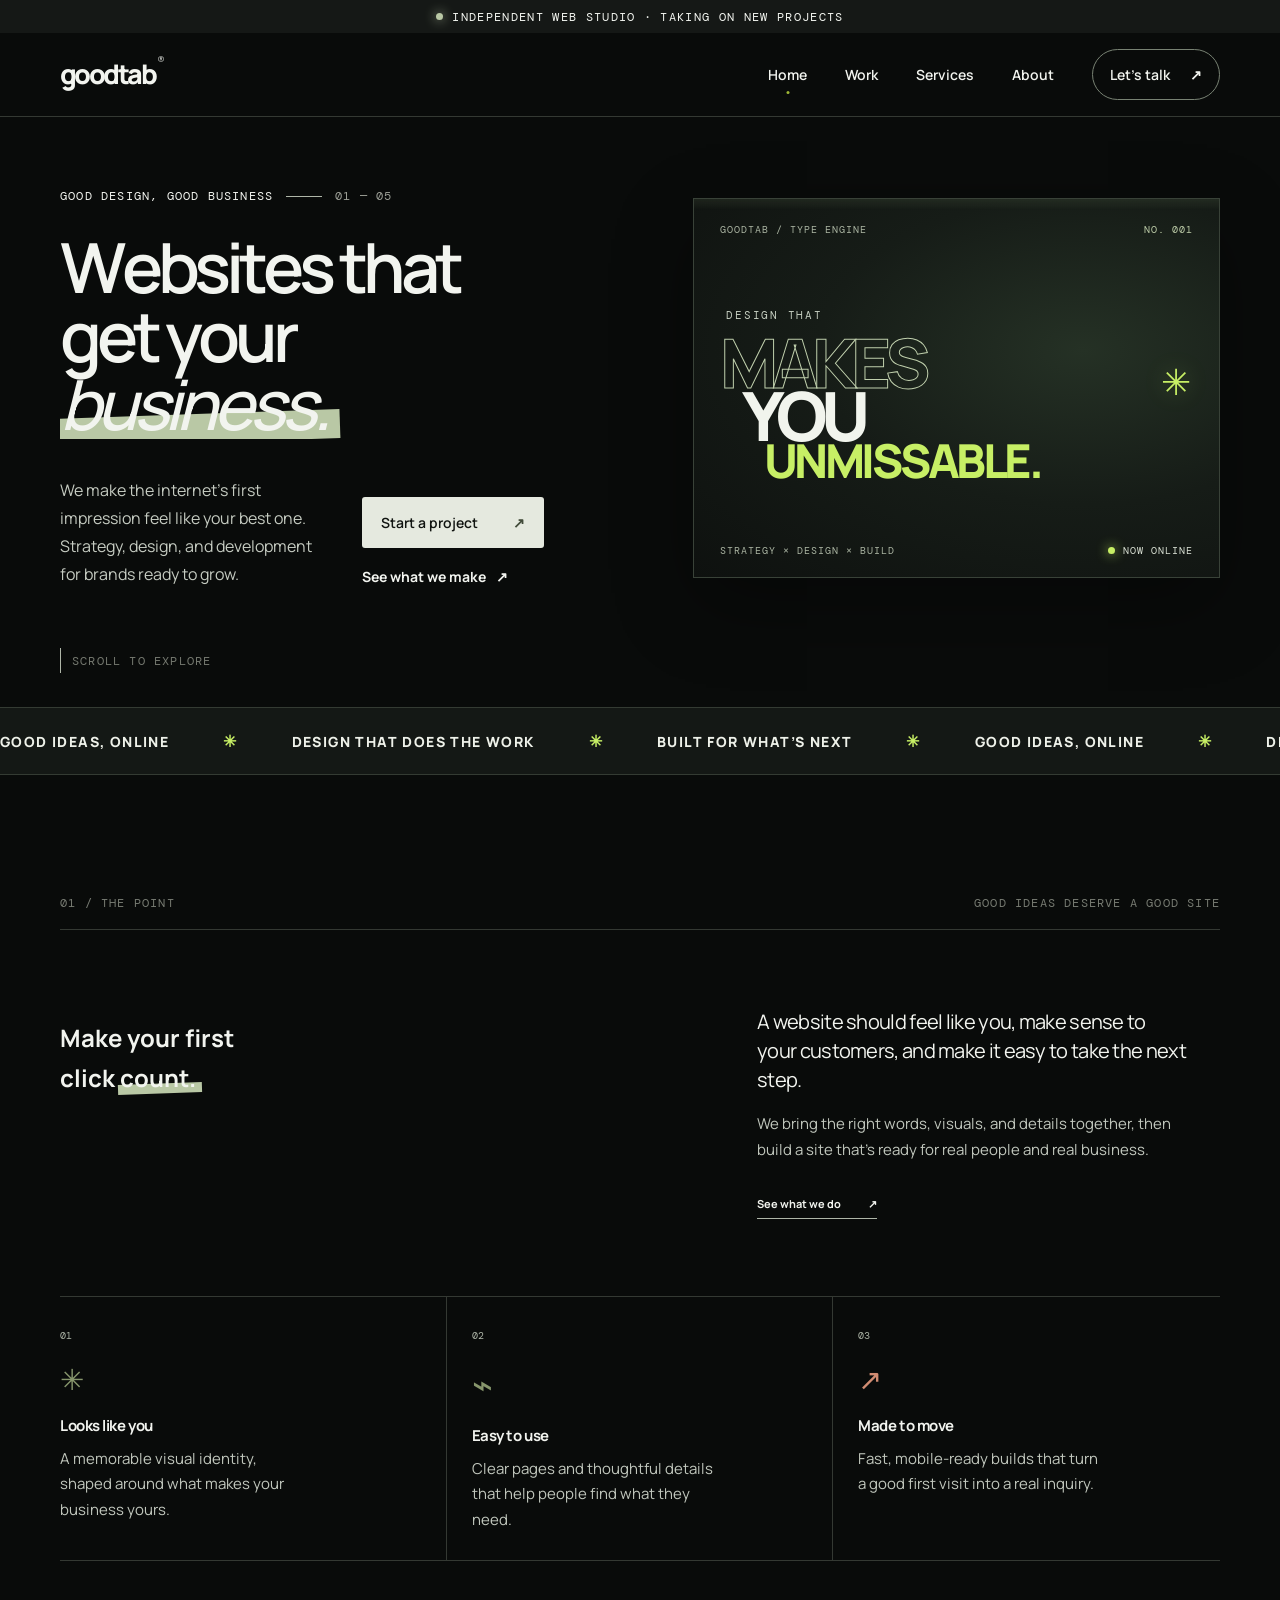
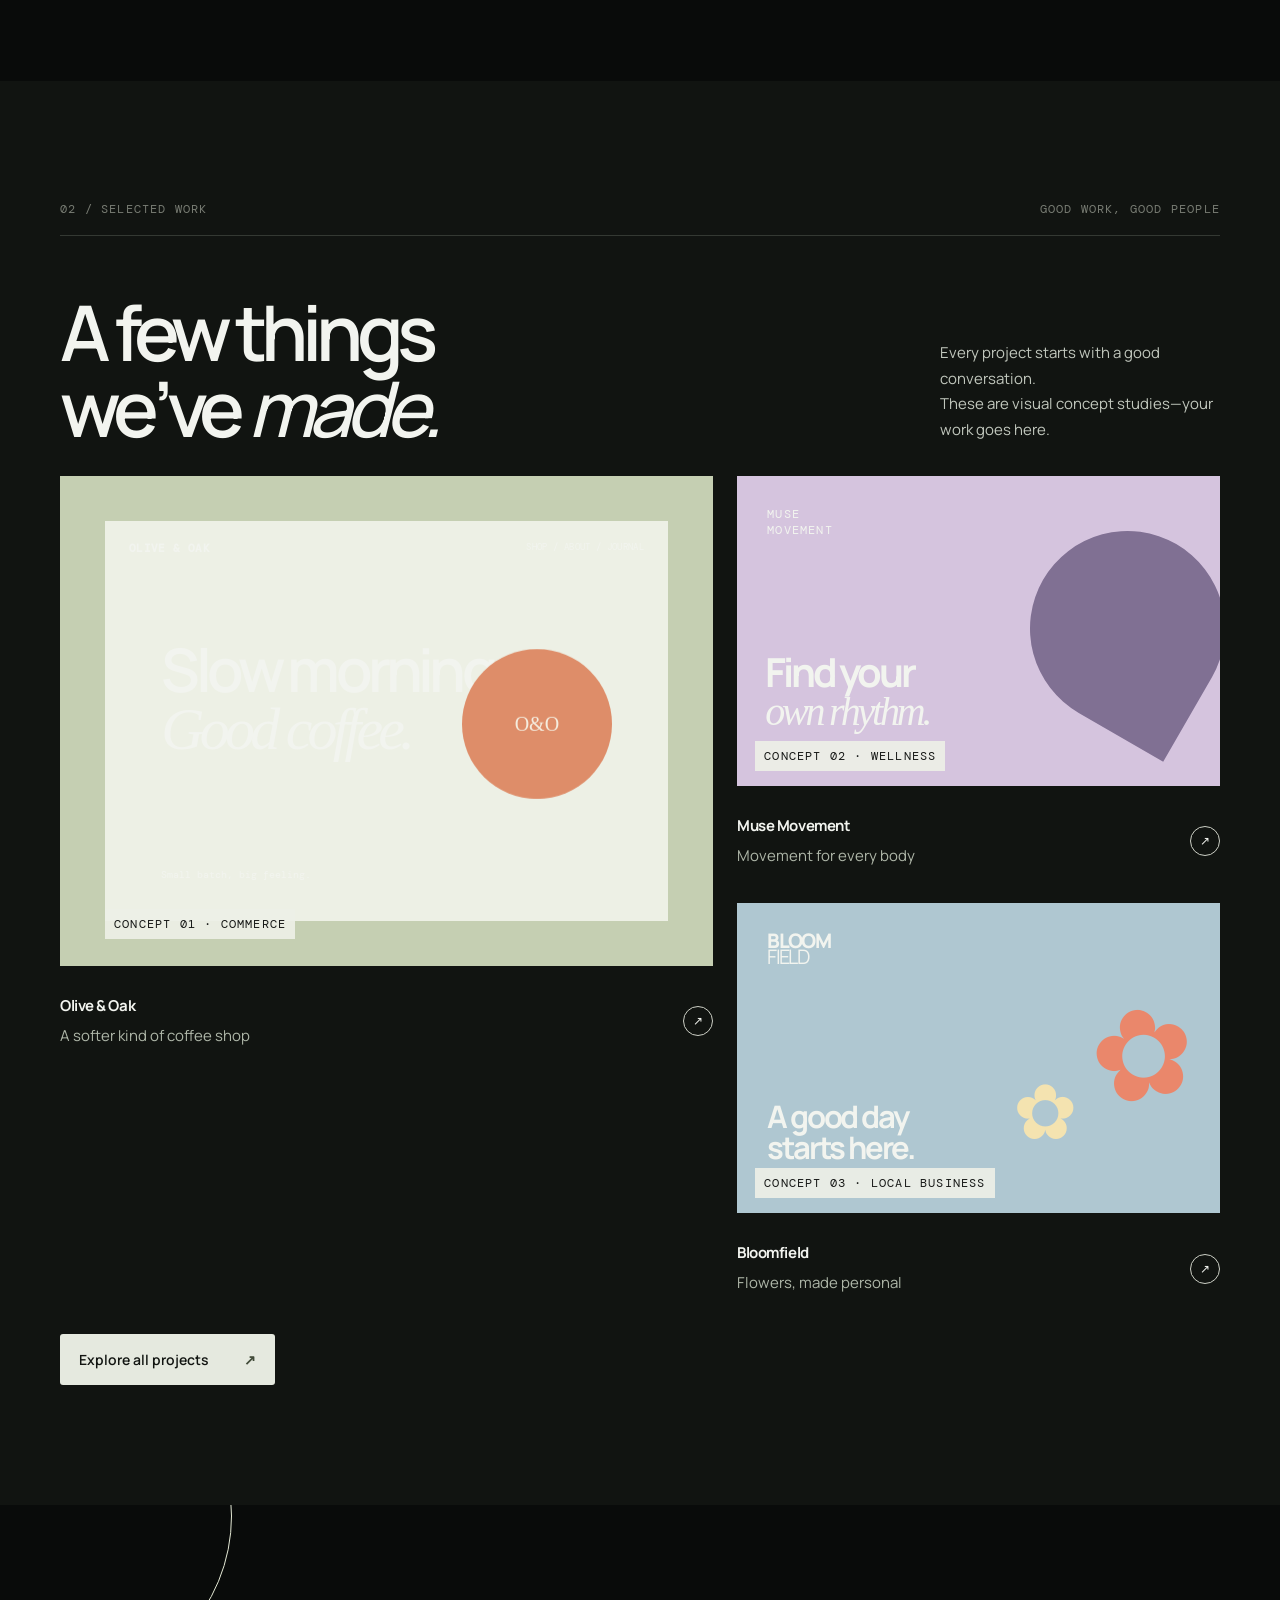
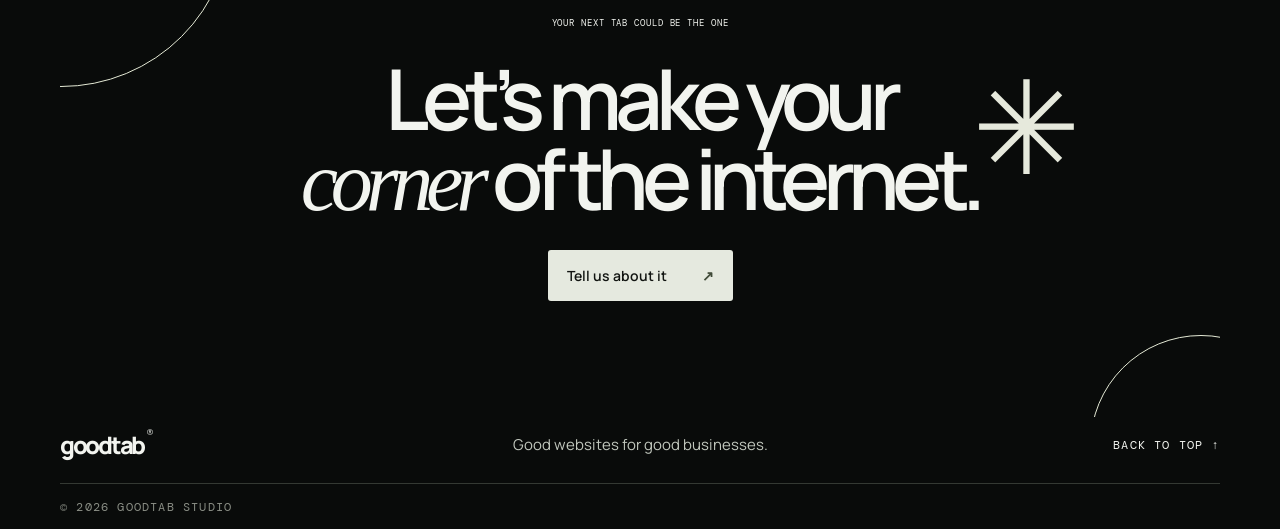
==== commit c1dbcc8a: "Make homepage bolder and improve readability" ====
--- a/GoodTab/index.html
+++ b/GoodTab/index.html
@@ -5,7 +5,7 @@
     <div class="announcement"><span class="pulse"></span> Independent web studio · Taking on new projects</div>
     <header class="site-header"><a class="wordmark" href="index.html">goodtab<span>®</span></a><button class="menu-toggle" aria-label="Open navigation" aria-expanded="false"><i></i><i></i></button><nav class="nav-links" aria-label="Main navigation"><a aria-current="page" href="index.html">Home</a><a href="work.html">Work</a><a href="services.html">Services</a><a href="about.html">About</a><a class="nav-cta" href="contact.html">Let’s talk <span>↗</span></a></nav></header>
     <main>
-      <section class="hero shell home-hero"><div class="hero-copy"><p class="eyebrow"><span>GOOD DESIGN, GOOD BUSINESS</span><span class="eyebrow-line"></span><span>01 — 05</span></p><h1>Websites that<br/>get your <span class="highlight">business.</span></h1><div class="hero-bottom"><p class="hero-lede">We make the internet’s first impression feel like your best one. Strategy, design, and development for brands ready to grow.</p><div class="hero-actions"><a class="button button-dark" href="contact.html">Start a project <span>↗</span></a><a class="text-link" href="work.html">See what we make <span>↗</span></a></div></div></div><a class="hero-scroll" href="#intro"><span class="scroll-line"></span>SCROLL TO EXPLORE</a></section>
+      <section class="hero shell home-hero"><div class="hero-copy"><p class="eyebrow"><span>GOOD DESIGN, GOOD BUSINESS</span><span class="eyebrow-line"></span><span>01 — 05</span></p><h1 aria-label="Websites that get your business.">Websites that<br/>get your<br/><span class="highlight">business.</span></h1><div class="hero-bottom"><p class="hero-lede">We make the internet’s first impression feel like your best one. Strategy, design, and development for brands ready to grow.</p><div class="hero-actions"><a class="button button-dark" href="contact.html">Start a project <span>↗</span></a><a class="text-link" href="work.html">See what we make <span>↗</span></a></div></div></div><aside class="hero-type-stage" aria-hidden="true"><div class="stage-top"><span>GOODTAB / TYPE ENGINE</span><span>NO. 001</span></div><div class="stage-main"><span class="stage-overline">DESIGN THAT</span><div class="stage-words"><span class="stage-outline">MAKES</span><span class="stage-solid">YOU</span><span class="stage-accent">UNMISSABLE.</span></div><span class="stage-cross">✳</span></div><div class="stage-bottom"><span>STRATEGY × DESIGN × BUILD</span><span class="stage-live"><i></i> NOW ONLINE</span></div></aside><a class="hero-scroll" href="#intro"><span class="scroll-line"></span>SCROLL TO EXPLORE</a></section>
       <section class="ticker"><div class="ticker-track"><span>GOOD IDEAS, ONLINE</span><b>✳</b><span>DESIGN THAT DOES THE WORK</span><b>✳</b><span>BUILT FOR WHAT’S NEXT</span><b>✳</b><span>GOOD IDEAS, ONLINE</span><b>✳</b><span>DESIGN THAT DOES THE WORK</span></div></section>
       <section class="section-pad shell" id="intro"><div class="section-label"><span>01 / THE POINT</span><span>GOOD IDEAS DESERVE A GOOD SITE</span></div><div class="intro-grid"><h2>Make your first<br/>click <span>count.</span></h2><div class="intro-text"><p class="large-copy">A website should feel like you, make sense to your customers, and make it easy to take the next step.</p><p>We bring the right words, visuals, and details together, then build a site that’s ready for real people and real business.</p><a href="services.html" class="under-link">See what we do <span>↗</span></a></div></div><div class="value-grid"><article class="value-card"><span class="card-number">01</span><div class="value-icon">✳</div><h3>Looks like you</h3><p>A memorable visual identity, shaped around what makes your business yours.</p></article><article class="value-card"><span class="card-number">02</span><div class="value-icon icon-lines">⌁</div><h3>Easy to use</h3><p>Clear pages and thoughtful details that help people find what they need.</p></article><article class="value-card"><span class="card-number">03</span><div class="value-icon icon-arrow">↗</div><h3>Made to move</h3><p>Fast, mobile-ready builds that turn a good first visit into a real inquiry.</p></article></div></section>
       <section class="work-section section-pad"><div class="shell"><div class="section-label"><span>02 / SELECTED WORK</span><span>GOOD WORK, GOOD PEOPLE</span></div><div class="work-heading"><h2>A few things<br/>we’ve <span>made.</span></h2><p>Every project starts with a good conversation.<br/>These are visual concept studies—your work goes here.</p></div><div class="project-grid"><article class="project project-large"><div class="project-visual visual-sage"><div class="project-window"><div class="mini-nav"><b>OLIVE &amp; OAK</b><span>SHOP / ABOUT / JOURNAL</span></div><div class="olive-title">Slow mornings.<br/><i>Good coffee.</i></div><div class="olive-circle">O&amp;O</div><div class="olive-note">Small batch, big feeling.</div></div><span class="project-tag">CONCEPT 01 · COMMERCE</span></div><div class="project-meta"><div><h3>Olive &amp; Oak</h3><p>A softer kind of coffee shop</p></div><span class="project-arrow">↗</span></div></article><article class="project"><div class="project-visual visual-lilac"><div class="muse-top">MUSE<br/>MOVEMENT</div><div class="muse-shape"></div><div class="muse-copy">Find your<br/><i>own rhythm.</i></div><span class="project-tag">CONCEPT 02 · WELLNESS</span></div><div class="project-meta"><div><h3>Muse Movement</h3><p>Movement for every body</p></div><span class="project-arrow">↗</span></div></article><article class="project"><div class="project-visual visual-blue"><div class="bloom-label">BLOOM<br/><span>FIELD</span></div><div class="flower flower-a">✿</div><div class="flower flower-b">✿</div><div class="bloom-copy">A good day<br/>starts here.</div><span class="project-tag">CONCEPT 03 · LOCAL BUSINESS</span></div><div class="project-meta"><div><h3>Bloomfield</h3><p>Flowers, made personal</p></div><span class="project-arrow">↗</span></div></article></div><a class="button button-dark view-all" href="work.html">Explore all projects <span>↗</span></a></div></section>
--- a/GoodTab/styles.css
+++ b/GoodTab/styles.css
@@ -75,8 +75,40 @@
 .home-page .hero-copy h1 .headline-piece{display:inline-block;white-space:pre;transform-origin:center;animation:headline-assembly 1.25s var(--piece-delay) cubic-bezier(.16,1,.3,1) both}
 @keyframes headline-assembly{0%{opacity:0;transform:translate3d(var(--flight-x),var(--flight-y),0) rotate(var(--flight-turn)) scale(.35);filter:blur(7px)}68%{opacity:1;transform:translate3d(0,0,0) rotate(-5deg) scale(1.08);filter:blur(0)}84%{transform:translate3d(0,0,0) rotate(2deg) scale(.97)}100%{opacity:1;transform:translate3d(0,0,0) rotate(0) scale(1);filter:blur(0)}}
 @media(prefers-reduced-motion:reduce){.home-page .hero-copy h1 .headline-piece{animation:none!important;opacity:1!important;transform:none!important;filter:none!important}}
-.home-page .hero{grid-template-columns:minmax(0,1fr)}
+.home-page .hero{grid-template-columns:minmax(0,1fr);min-height:520px;padding-top:32px;padding-bottom:76px}
 .home-page .hero-copy{width:100%;max-width:900px}
+@media(max-width:650px){.home-page .hero{min-height:0;padding-top:44px;padding-bottom:74px}}
+/* Spacious but balanced, text-only hero composition. */
+.home-page .hero{grid-template-columns:minmax(0,1.05fr) minmax(360px,.95fr);gap:clamp(34px,4vw,68px);min-height:590px;padding-top:30px;padding-bottom:78px}
+.home-page .hero-copy{max-width:none}
+.home-page .hero-copy h1{max-width:none;font-size:clamp(52px,5.4vw,82px);line-height:.99;letter-spacing:-.075em}
+.home-page .hero-copy .hero-bottom{gap:clamp(20px,2.5vw,38px)}
+.home-page .headline-word{display:inline-block;white-space:nowrap}
+.home-page .hero-type-stage{position:relative;isolation:isolate;overflow:hidden;min-height:380px;padding:24px 26px 20px;border:1px solid #394238;background:radial-gradient(ellipse at 74% 40%,#253125 0,#161c17 48%,#0e110f 100%);display:flex;flex-direction:column;justify-content:space-between;box-shadow:0 28px 75px #0005}
+.home-page .hero-type-stage:before{content:"";position:absolute;z-index:-1;inset:0;background:linear-gradient(transparent 49.7%,#c4d5ad0c 50%,transparent 50.3%),linear-gradient(90deg,transparent 49.7%,#c4d5ad0a 50%,transparent 50.3%);background-size:34px 34px;mask-image:linear-gradient(135deg,#000,transparent 82%)}
+.home-page .hero-type-stage:after{content:"";position:absolute;z-index:1;left:0;right:0;top:-15%;height:18%;background:linear-gradient(180deg,transparent,#c6e8a43d,transparent);animation:type-stage-scan 5s ease-in-out infinite;pointer-events:none}
+.stage-top,.stage-bottom{display:flex;align-items:center;justify-content:space-between;gap:16px;color:#aab4a2;font:10px var(--mono);letter-spacing:.1em}
+.stage-top span:last-child{color:#becda9}
+.stage-main{position:relative;padding:36px 0 30px}
+.stage-overline{display:block;margin:0 0 14px 6px;color:#c5cec0;font:11px var(--mono);letter-spacing:.16em}
+.stage-words{display:flex;flex-direction:column;align-items:flex-start;font-size:clamp(48px,5.3vw,78px);font-weight:800;line-height:.78;letter-spacing:-.09em}
+.stage-words span{display:block;animation:stage-word-lock .9s both cubic-bezier(.16,1,.3,1)}
+.stage-outline{color:transparent;-webkit-text-stroke:1px #c0d0ad;animation-delay:.2s!important}
+.stage-solid{color:#f1f4ed;margin-left:22px;animation-delay:.38s!important}
+.stage-accent{color:#c7ef65;margin-left:44px;font-size:.69em;letter-spacing:-.075em;animation-delay:.56s!important}
+.stage-cross{position:absolute;right:2px;top:34%;font-size:36px;color:#c7ef65;animation:stage-cross-turn 16s linear infinite;text-shadow:0 0 24px #c7ef6544}
+.stage-live{display:flex;align-items:center;gap:8px;color:#dbe2d5}
+.stage-live i{width:7px;height:7px;border-radius:50%;background:#c7ef65;box-shadow:0 0 12px #c7ef65;animation:stage-live-pulse 1.6s ease-in-out infinite}
+.home-page .ticker{background:#141815;color:#eef1e9;border-top:1px solid #343b33;border-bottom:1px solid #343b33;padding:20px 0}
+.home-page .ticker-track{font-size:14px;letter-spacing:.1em;gap:54px}
+.home-page .ticker-track b{color:#c7ef65}
+@keyframes stage-word-lock{0%{opacity:0;transform:translate3d(60px,12px,0) rotate(4deg);filter:blur(8px)}72%{opacity:1;transform:translate3d(-5px,0,0) rotate(-1deg);filter:blur(0)}100%{opacity:1;transform:none;filter:none}}
+@keyframes type-stage-scan{0%,100%{top:-18%;opacity:0}18%{opacity:.8}80%{opacity:.4}96%{top:110%;opacity:0}}
+@keyframes stage-cross-turn{to{transform:rotate(360deg)}}
+@keyframes stage-live-pulse{0%,100%{opacity:.45;scale:.85}50%{opacity:1;scale:1.1}}
+@media(max-width:900px){.home-page .hero{grid-template-columns:minmax(0,1fr) minmax(290px,.8fr);gap:28px}.home-page .hero-copy h1{font-size:clamp(48px,6vw,70px)}.home-page .hero-type-stage{min-height:330px;padding:20px}.stage-words{font-size:clamp(44px,6vw,68px)}.stage-accent{font-size:.62em;margin-left:22px}}
+@media(max-width:650px){.home-page .hero{grid-template-columns:minmax(0,1fr);min-height:0;padding:44px 0 75px}.home-page .hero-copy h1{font-size:clamp(48px,12vw,72px)}.home-page .hero-type-stage{min-height:300px;margin-top:38px;padding:18px}.stage-words{font-size:clamp(53px,13vw,74px)}.stage-cross{right:5px}.home-page .ticker{padding:16px 0}.home-page .ticker-track{font-size:12px;gap:30px}}
+@media(prefers-reduced-motion:reduce){.stage-words span,.home-page .hero-type-stage:after,.stage-cross,.stage-live i{animation:none!important}.stage-words span{opacity:1;transform:none;filter:none}}
 /* Additional legibility for supporting copy and controls */
 .page-hero-row>p,.about-copy>p:not(.large-copy),.belief-grid p,.contact-reassurance p,.contact-reassurance a,.concept-note p,.faq-list summary,.contact-page-contact .contact-copy .under-link{font-size:15px;line-height:1.7;color:#c1c7bd}
 .scroll-cue,.announcement,.ticker-track,.floating-cta span,.about-stamp small,.contact-bubble span{font-size:12px}
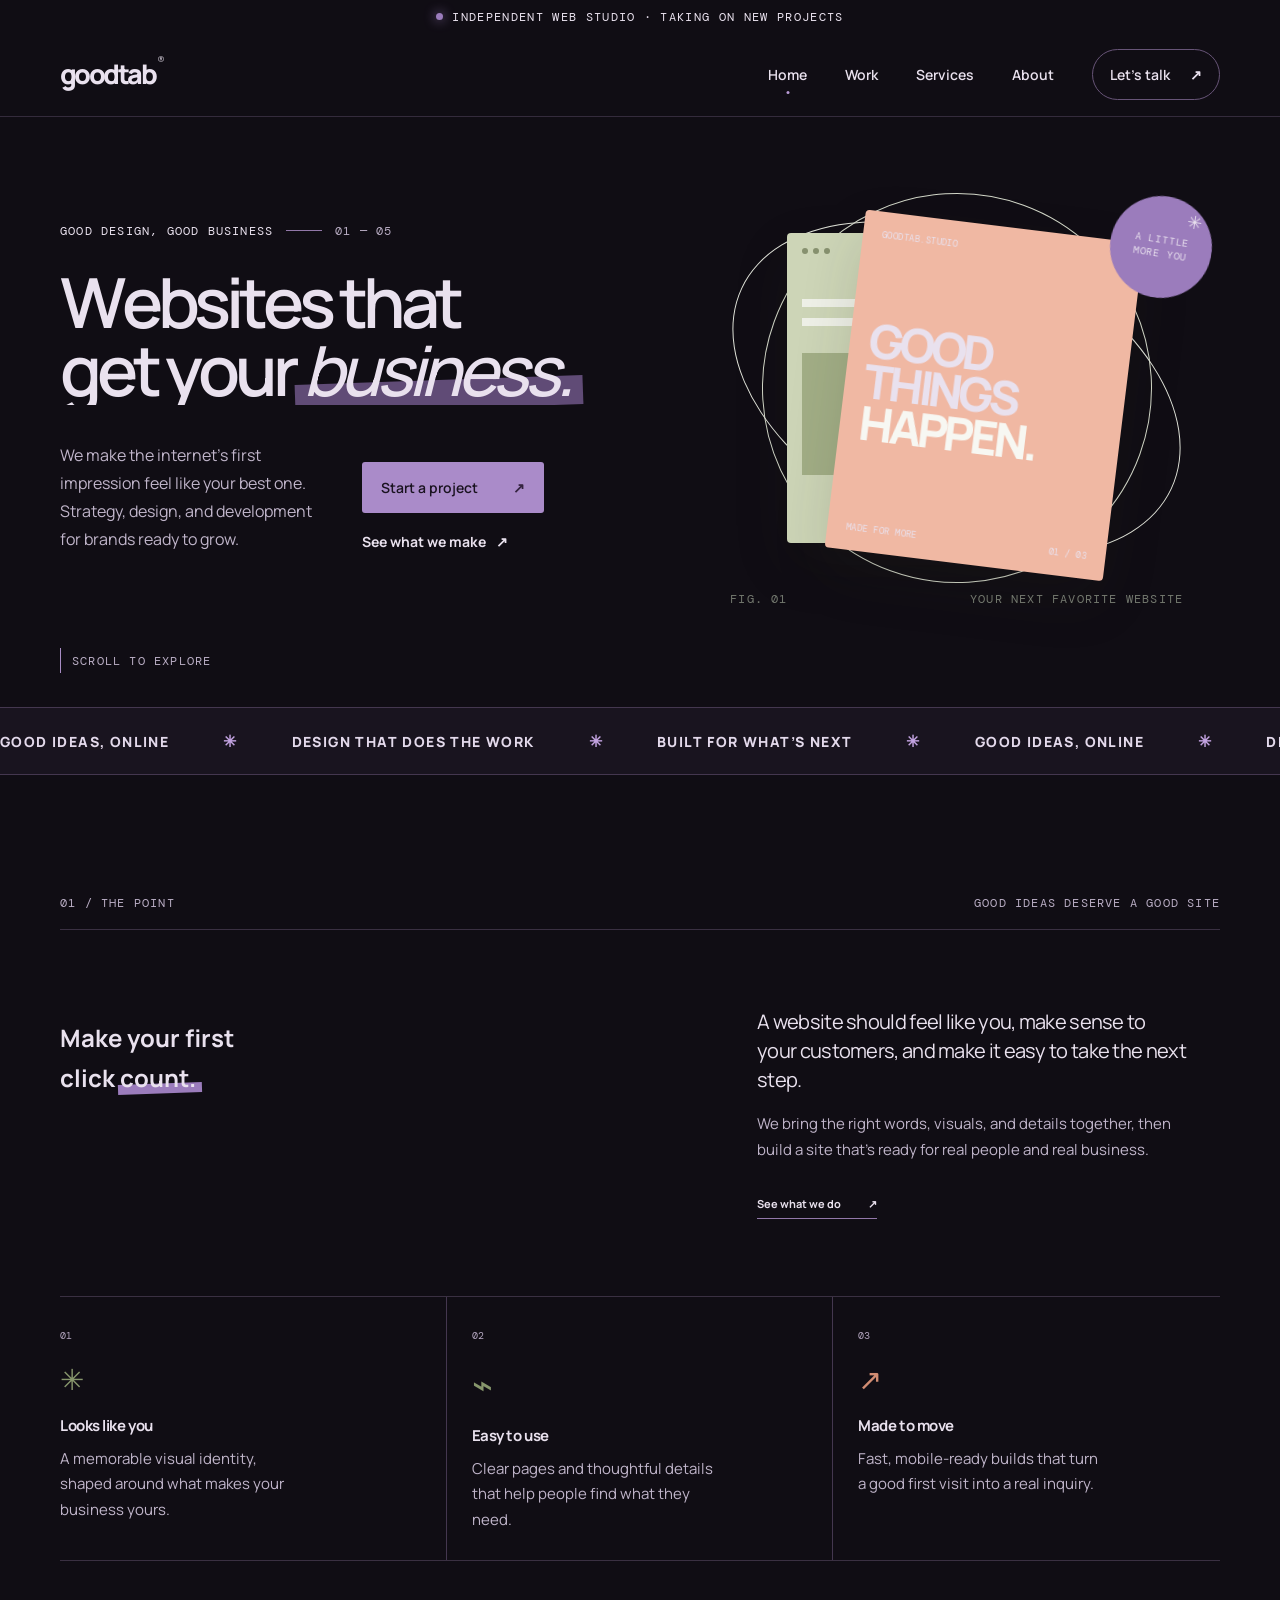
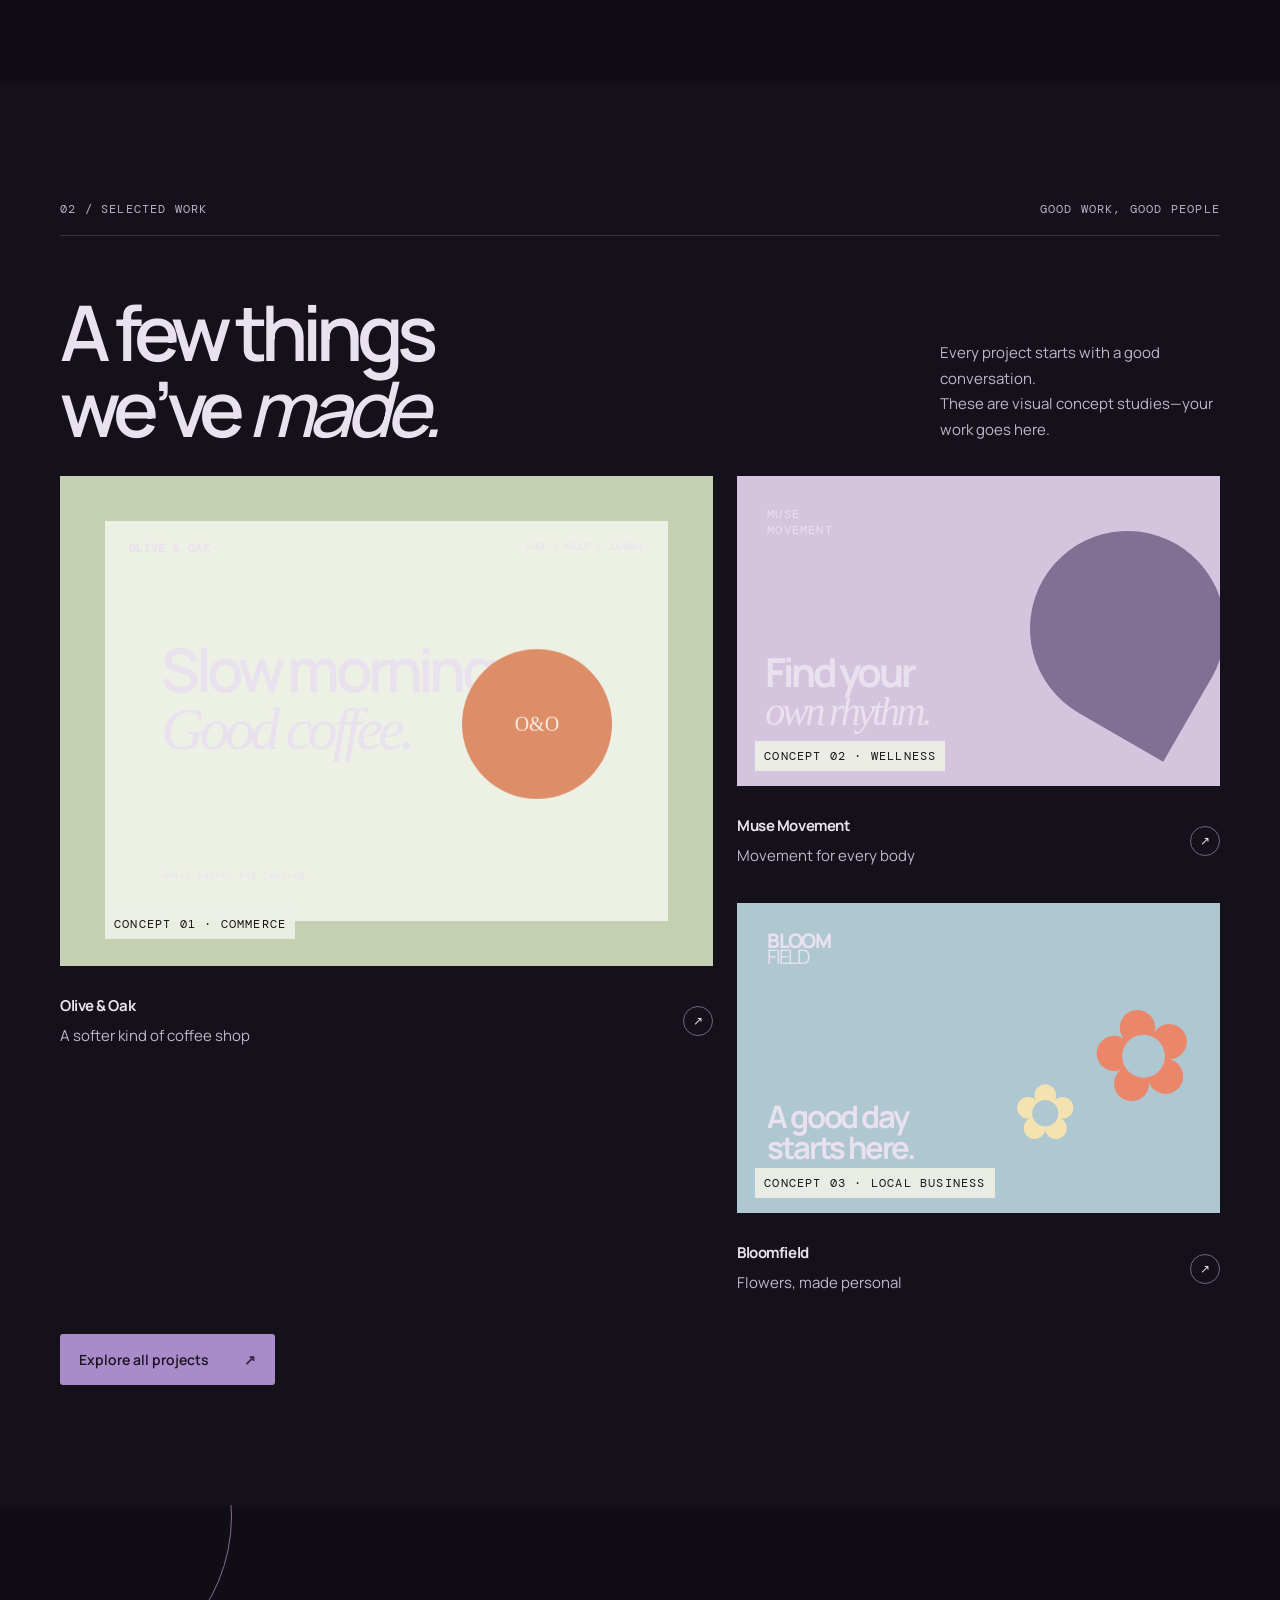
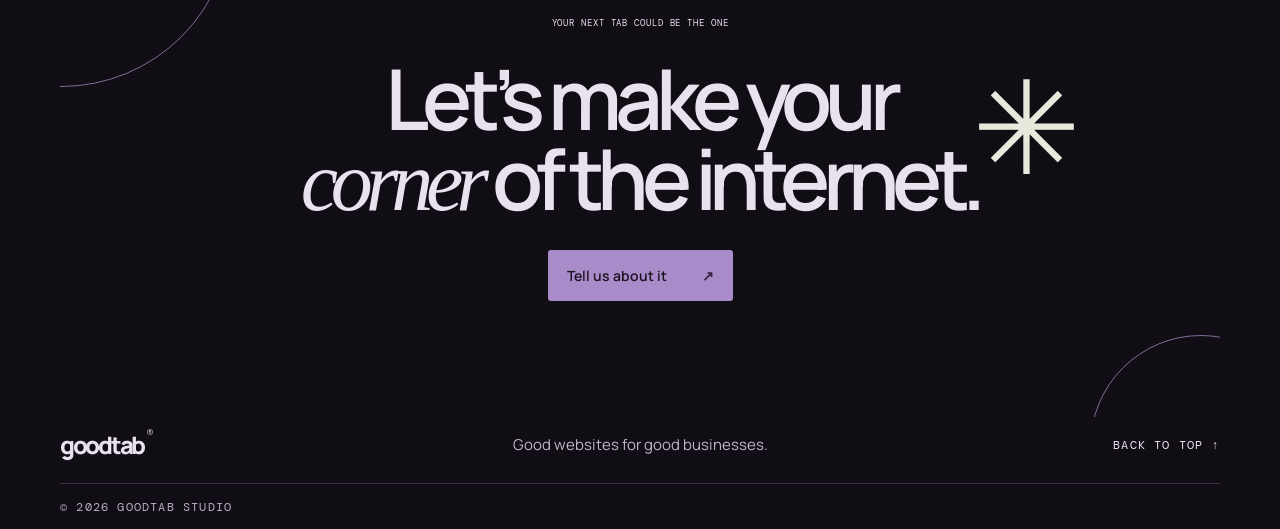
==== commit 83191346: "Add purple theme and directional page animations" ====
--- a/GoodTab/index.html
+++ b/GoodTab/index.html
@@ -1,11 +1,11 @@
 <!doctype html>
 <html lang="en">
-  <head><meta charset="utf-8"/><meta name="viewport" content="width=device-width,initial-scale=1"/><meta name="theme-color" content="#090b0a"/><meta name="description" content="Goodtab builds thoughtful websites for ambitious small businesses."/><title>Goodtab — Websites that get your business</title><link rel="preconnect" href="https://fonts.googleapis.com"/><link rel="preconnect" href="https://fonts.gstatic.com" crossorigin/><link href="https://fonts.googleapis.com/css2?family=DM+Mono:wght@400;500&family=Manrope:wght@400;500;600;700;800&display=swap" rel="stylesheet"/><link rel="stylesheet" href="styles.css"/><link rel="stylesheet" href="home-motion.css"/><script src="script.js" defer></script></head>
+  <head><meta charset="utf-8"/><meta name="viewport" content="width=device-width,initial-scale=1"/><meta name="theme-color" content="#100d14"/><meta name="description" content="Goodtab builds thoughtful websites for ambitious small businesses."/><title>Goodtab — Websites that get your business</title><link rel="preconnect" href="https://fonts.googleapis.com"/><link rel="preconnect" href="https://fonts.gstatic.com" crossorigin/><link href="https://fonts.googleapis.com/css2?family=DM+Mono:wght@400;500&family=Manrope:wght@400;500;600;700;800&display=swap" rel="stylesheet"/><link rel="stylesheet" href="styles.css"/><link rel="stylesheet" href="home-motion.css"/><script src="script.js" defer></script></head>
   <body id="top" class="home-page">
     <div class="announcement"><span class="pulse"></span> Independent web studio · Taking on new projects</div>
     <header class="site-header"><a class="wordmark" href="index.html">goodtab<span>®</span></a><button class="menu-toggle" aria-label="Open navigation" aria-expanded="false"><i></i><i></i></button><nav class="nav-links" aria-label="Main navigation"><a aria-current="page" href="index.html">Home</a><a href="work.html">Work</a><a href="services.html">Services</a><a href="about.html">About</a><a class="nav-cta" href="contact.html">Let’s talk <span>↗</span></a></nav></header>
     <main>
-      <section class="hero shell home-hero"><div class="hero-copy"><p class="eyebrow"><span>GOOD DESIGN, GOOD BUSINESS</span><span class="eyebrow-line"></span><span>01 — 05</span></p><h1 aria-label="Websites that get your business.">Websites that<br/>get your<br/><span class="highlight">business.</span></h1><div class="hero-bottom"><p class="hero-lede">We make the internet’s first impression feel like your best one. Strategy, design, and development for brands ready to grow.</p><div class="hero-actions"><a class="button button-dark" href="contact.html">Start a project <span>↗</span></a><a class="text-link" href="work.html">See what we make <span>↗</span></a></div></div></div><aside class="hero-type-stage" aria-hidden="true"><div class="stage-top"><span>GOODTAB / TYPE ENGINE</span><span>NO. 001</span></div><div class="stage-main"><span class="stage-overline">DESIGN THAT</span><div class="stage-words"><span class="stage-outline">MAKES</span><span class="stage-solid">YOU</span><span class="stage-accent">UNMISSABLE.</span></div><span class="stage-cross">✳</span></div><div class="stage-bottom"><span>STRATEGY × DESIGN × BUILD</span><span class="stage-live"><i></i> NOW ONLINE</span></div></aside><a class="hero-scroll" href="#intro"><span class="scroll-line"></span>SCROLL TO EXPLORE</a></section>
+      <section class="hero shell home-hero"><div class="hero-copy"><p class="eyebrow"><span>GOOD DESIGN, GOOD BUSINESS</span><span class="eyebrow-line"></span><span>01 — 05</span></p><h1>Websites that<br/>get your <span class="highlight">business.</span></h1><div class="hero-bottom"><p class="hero-lede">We make the internet’s first impression feel like your best one. Strategy, design, and development for brands ready to grow.</p><div class="hero-actions"><a class="button button-dark" href="contact.html">Start a project <span>↗</span></a><a class="text-link" href="work.html">See what we make <span>↗</span></a></div></div></div><div class="hero-art" aria-label="Abstract website preview artwork"><div class="art-orbit orbit-one"></div><div class="art-orbit orbit-two"></div><div class="art-sticker">A LITTLE<br/>MORE YOU <span>✳</span></div><div class="browser-card browser-back"><div class="browser-dots"><b></b><b></b><b></b></div><div class="back-lines"><i></i><i></i><i></i></div></div><div class="browser-card browser-front"><div class="browser-top"><span>goodtab.studio</span><span>↗</span></div><div class="mock-brand">GOOD<br/>THINGS<br/><em>HAPPEN.</em></div><div class="mock-footer"><span>Made for more</span><span>01 / 03</span></div></div><div class="art-caption"><span>FIG. 01</span><span>YOUR NEXT FAVORITE WEBSITE</span></div></div><a class="hero-scroll" href="#intro"><span class="scroll-line"></span>SCROLL TO EXPLORE</a></section>
       <section class="ticker"><div class="ticker-track"><span>GOOD IDEAS, ONLINE</span><b>✳</b><span>DESIGN THAT DOES THE WORK</span><b>✳</b><span>BUILT FOR WHAT’S NEXT</span><b>✳</b><span>GOOD IDEAS, ONLINE</span><b>✳</b><span>DESIGN THAT DOES THE WORK</span></div></section>
       <section class="section-pad shell" id="intro"><div class="section-label"><span>01 / THE POINT</span><span>GOOD IDEAS DESERVE A GOOD SITE</span></div><div class="intro-grid"><h2>Make your first<br/>click <span>count.</span></h2><div class="intro-text"><p class="large-copy">A website should feel like you, make sense to your customers, and make it easy to take the next step.</p><p>We bring the right words, visuals, and details together, then build a site that’s ready for real people and real business.</p><a href="services.html" class="under-link">See what we do <span>↗</span></a></div></div><div class="value-grid"><article class="value-card"><span class="card-number">01</span><div class="value-icon">✳</div><h3>Looks like you</h3><p>A memorable visual identity, shaped around what makes your business yours.</p></article><article class="value-card"><span class="card-number">02</span><div class="value-icon icon-lines">⌁</div><h3>Easy to use</h3><p>Clear pages and thoughtful details that help people find what they need.</p></article><article class="value-card"><span class="card-number">03</span><div class="value-icon icon-arrow">↗</div><h3>Made to move</h3><p>Fast, mobile-ready builds that turn a good first visit into a real inquiry.</p></article></div></section>
       <section class="work-section section-pad"><div class="shell"><div class="section-label"><span>02 / SELECTED WORK</span><span>GOOD WORK, GOOD PEOPLE</span></div><div class="work-heading"><h2>A few things<br/>we’ve <span>made.</span></h2><p>Every project starts with a good conversation.<br/>These are visual concept studies—your work goes here.</p></div><div class="project-grid"><article class="project project-large"><div class="project-visual visual-sage"><div class="project-window"><div class="mini-nav"><b>OLIVE &amp; OAK</b><span>SHOP / ABOUT / JOURNAL</span></div><div class="olive-title">Slow mornings.<br/><i>Good coffee.</i></div><div class="olive-circle">O&amp;O</div><div class="olive-note">Small batch, big feeling.</div></div><span class="project-tag">CONCEPT 01 · COMMERCE</span></div><div class="project-meta"><div><h3>Olive &amp; Oak</h3><p>A softer kind of coffee shop</p></div><span class="project-arrow">↗</span></div></article><article class="project"><div class="project-visual visual-lilac"><div class="muse-top">MUSE<br/>MOVEMENT</div><div class="muse-shape"></div><div class="muse-copy">Find your<br/><i>own rhythm.</i></div><span class="project-tag">CONCEPT 02 · WELLNESS</span></div><div class="project-meta"><div><h3>Muse Movement</h3><p>Movement for every body</p></div><span class="project-arrow">↗</span></div></article><article class="project"><div class="project-visual visual-blue"><div class="bloom-label">BLOOM<br/><span>FIELD</span></div><div class="flower flower-a">✿</div><div class="flower flower-b">✿</div><div class="bloom-copy">A good day<br/>starts here.</div><span class="project-tag">CONCEPT 03 · LOCAL BUSINESS</span></div><div class="project-meta"><div><h3>Bloomfield</h3><p>Flowers, made personal</p></div><span class="project-arrow">↗</span></div></article></div><a class="button button-dark view-all" href="work.html">Explore all projects <span>↗</span></a></div></section>
@@ -15,3 +15,4 @@
     <footer class="footer shell"><a class="wordmark" href="index.html">goodtab<span>®</span></a><p>Good websites for good businesses.</p><a href="#top" class="back-top">BACK TO TOP ↑</a><small>© <span data-year></span> GOODTAB STUDIO</small></footer>
   </body>
 </html>
+
--- a/GoodTab/styles.css
+++ b/GoodTab/styles.css
@@ -114,3 +114,131 @@
 .scroll-cue,.announcement,.ticker-track,.floating-cta span,.about-stamp small,.contact-bubble span{font-size:12px}
 .project-meta p,.process-list p,.offer-card li,.faq-list details p,.contact-copy>p,.form-feedback,.form-fine,.footer p{font-size:15px}
 @media(max-width:650px){.page-hero-row>p,.about-copy>p:not(.large-copy),.belief-grid p,.contact-reassurance p,.contact-reassurance a,.concept-note p,.faq-list summary,.contact-page-contact .contact-copy .under-link{font-size:14px}.announcement,.ticker-track,.scroll-cue{font-size:11px}.assembly-hud{font-size:10px}}
+
+/* Goodtab purple-night palette: calm surfaces, lavender accents, readable copy. */
+:root{--ink:#1a1320;--paper:#100d14;--lime:#9b7cbc;--muted:#b8abc5;--line:#3a3042;--text:#e9e1ee;--accent:#9b7cbc;--accent-soft:#c2a7df}
+body{background:var(--paper);color:var(--text)}
+.site-header,.announcement{background:#100d14;color:var(--text)}
+.site-header{border-color:#342b3c}
+.nav-cta{border-color:#675477;color:#e9e1ee}
+.nav-links a[aria-current=page]:not(.nav-cta):after{background:#b99bd7}
+body:before{background:#a98bc8}
+.eyebrow-line,.scroll-line{background:#9278a9}
+.eyebrow span:last-child,.section-label,.scroll-cue,.hero-scroll,.footer small,.back-top{color:#b9adc4}
+.hero-scroll .scroll-line{background:#a88cc4}
+body .hero-lede,.page-hero-row>p,.about-copy>p:not(.large-copy),.belief-grid p,.work-heading p,.offer-heading p,.intro-text>p:not(.large-copy),.value-card p,.process-list p,.faq-list details p,.project-meta p,.concept-note p,.contact-reassurance p,.footer p,.form-feedback,.form-fine{color:#c0b5ca}
+.button-dark,.button-lime{background:#aa8bc9;color:#1a1320}
+.button-dark span,.button-lime span{color:#34233f}
+.button-dark:hover,.button-lime:hover{background:#bd9ddc}
+.text-link,.under-link,.nav-links a,.footer a{color:#e9e1ee}
+.under-link{border-color:#9278a9}
+.highlight:after{background:#604b76}
+.home-page .hero-type-stage{border-color:#51425f;background:radial-gradient(ellipse at 74% 40%,#342643 0,#1d1724 48%,#110e15 100%)}
+.home-page .hero-type-stage:before{background:linear-gradient(transparent 49.7%,#c7a9e514 50%,transparent 50.3%),linear-gradient(90deg,transparent 49.7%,#c7a9e510 50%,transparent 50.3%)}
+.home-page .hero-type-stage:after{background:linear-gradient(180deg,transparent,#c7a9e544,transparent)}
+.stage-top,.stage-bottom{color:#c2b4cf}
+.stage-top span:last-child,.stage-accent,.stage-cross,.stage-live i,.home-page .ticker-track b{color:#c2a2e0}
+.stage-overline,.stage-live{color:#e1d6eb}
+.stage-outline{-webkit-text-stroke-color:#b99bd7}
+.stage-solid{color:#e9e1ee}
+.stage-live i{background:#b99bd7;box-shadow:0 0 10px #b99bd7}
+.home-page .ticker{background:#19141f;color:#e3d9eb;border-color:#44374f}
+.home-page .ticker-track{color:#e3d9eb}
+.work-section{background:#15111a;color:var(--text)}
+.offer-section{background:#17121d;color:var(--text)}
+.offer-section .section-label{color:#c5b7d0;border-color:#493d52}
+.offer-heading p,.offer-card>p,.offer-card li,.offer-index,.price-row span{color:#c6bacf}
+.offer-card{border-color:#493d52}
+.offer-featured{background:#21182a;border-color:#9b7cbc}
+.offer-badge{background:#9b7cbc;color:#1a1320}
+.offer-link{border-color:#493d52}
+.offer-link span,.offer-card li:before{color:#c2a2e0}
+.about-values{background:#17121d;color:#e9e1ee;padding-block:82px 92px}
+.about-values .section-label{color:#c8b8d4;border-color:#493d52}
+.belief-grid article{border-color:#493d52}
+.belief-grid article>span{color:#baa4ce}
+.belief-grid h3{color:#eee7f3}
+.belief-grid p{color:#c8bdd2}
+.about-art{background:radial-gradient(circle at 52% 48%,#473454 0,#271e30 48%,#18131d 100%)}
+.about-art:before,.about-art:after{border-color:#806895}
+.about-art-circle{background:#83639d;color:#f0e9f5;box-shadow:12px 22px 45px #08060c99}
+.about-art-circle span{color:#d0b1e5}
+.about-stamp{background:#a78ac5;color:#20162a}
+.about-copy>p:not(.large-copy){color:#c6b9d0}
+.center-cta{background:radial-gradient(ellipse at 50% -15%,#3a2949 0,transparent 57%),linear-gradient(145deg,#241a2e,#1b1422 65%,#17111d);color:#e9e1ee}
+.center-cta .eyebrow{color:#c9b4df}
+.center-cta h2{color:#e9e1ee}
+.center-cta .button{background:#aa8bc9;color:#1a1320}
+.center-cta .button span{color:#352344}
+.center-cta:before,.center-cta:after{content:"";position:absolute;border:1px solid #8b6da533;border-radius:50%;pointer-events:none}
+.center-cta:before{width:380px;height:380px;left:-170px;top:-220px;animation:cta-ring-drift 18s ease-in-out infinite alternate}
+.center-cta:after{width:260px;height:260px;right:-110px;bottom:-180px;animation:cta-ring-drift 14s ease-in-out infinite alternate-reverse}
+@keyframes cta-ring-drift{to{transform:translate3d(18px,-14px,0) rotate(22deg) scale(1.08)}}
+.contact-section{background:#17121d;color:var(--text)}
+.contact-section .section-label{color:#c9b8d5;border-color:#493d52}
+.contact-doodle,.contact-reassurance>span{color:#bd9bdd}
+.contact-bubble{background:#59436b;color:#f0e9f5;box-shadow:0 10px 30px #05030888}
+.order-form{background:#1d1725;color:var(--text);border:1px solid #44374f;box-shadow:0 22px 60px #0008}
+.order-form label{color:#e7dfed}
+.order-form input,.order-form select,.order-form textarea{color:#e7dfed;border-color:#554663;background:transparent}
+.order-form input::placeholder,.order-form textarea::placeholder{color:#a99bb4}
+.order-form select option{background:#1d1725;color:#e7dfed}
+.order-form input:focus,.order-form select:focus,.order-form textarea:focus{border-color:#b99bd7}
+.form-head{color:#c0b0ce}
+.form-feedback,.form-fine{color:#b8abc5}
+.contact-reassurance{color:#e9e1ee}
+.contact-reassurance a{color:#e9e1ee;border-color:#9278a9}
+.concept-note{background:#21182a;border:1px solid #493d52}
+.concept-note span{color:#c2a2e0}
+.concept-note p{color:#d0c4da}
+.project-meta p,.package-note,.faq-list details p,.process-list p,.intro-text>p:not(.large-copy),.value-card p{color:#c0b5ca}
+.value-card{border-color:#44374f}
+.card-number,.process-list article>span{color:#b5a7c1}
+.process-list article{border-color:#44374f}
+.faq-list details,.faq-list details:last-child{border-color:#44374f}
+.faq-list summary{color:#e9e1ee}
+.footer p{color:#c0b5ca}
+.footer small{border-color:#3a3042}
+.project-arrow{border-color:#756483;color:#e9e1ee}
+.project:hover .project-arrow{background:#9b7cbc;color:#1a1320}
+@media(max-width:650px){.center-cta:before{width:240px;height:240px}.center-cta:after{width:190px;height:190px}.about-values{padding-block:64px}}
+
+/* Non-home headings assemble from four directions, with a different cadence per page. */
+.assembly-heading .assembly-word{display:inline-block;white-space:nowrap}
+.assembly-heading .assembly-letter{display:inline-block;transform-origin:center;will-change:transform,opacity,filter}
+.assembly-heading.is-assembling .assembly-letter{animation:assemble-work .78s var(--assembly-delay,0ms) cubic-bezier(.16,1,.3,1) both}
+.work-page .assembly-heading.is-assembling .assembly-letter{animation-name:assemble-work}
+.services-page .assembly-heading.is-assembling .assembly-letter{animation-name:assemble-services;animation-duration:.72s}
+.about-page .assembly-heading.is-assembling .assembly-letter{animation-name:assemble-about;animation-duration:.9s}
+.contact-page .assembly-heading.is-assembling .assembly-letter{animation-name:assemble-contact;animation-duration:.76s}
+@keyframes assemble-work{0%{opacity:0;transform:translate3d(var(--assembly-x),var(--assembly-y),0) rotate(var(--assembly-turn)) scale(.62);filter:blur(7px)}72%{opacity:1;transform:translate3d(0,0,0) scale(1.1);filter:blur(0)}100%{opacity:1;transform:translate3d(0,0,0) scale(1);filter:none}}
+@keyframes assemble-services{0%{opacity:0;transform:perspective(500px) translate3d(var(--assembly-x),var(--assembly-y),0) rotateX(var(--assembly-turn)) rotateY(var(--assembly-turn)) scale(.72);filter:blur(5px)}68%{opacity:1;transform:perspective(500px) translate3d(0,0,0) rotateX(-7deg) rotateY(5deg) scale(1.06);filter:blur(0)}100%{opacity:1;transform:perspective(500px) translate3d(0,0,0) rotateX(0) rotateY(0) scale(1);filter:none}}
+@keyframes assemble-about{0%{opacity:0;transform:translate3d(var(--assembly-x),var(--assembly-y),0) rotate(var(--assembly-turn)) scale(.42);filter:blur(9px)}76%{opacity:1;transform:translate3d(0,0,0) rotate(-2deg) scale(1.08);filter:blur(0)}100%{opacity:1;transform:none;filter:none}}
+@keyframes assemble-contact{0%{opacity:0;transform:translate3d(var(--assembly-x),var(--assembly-y),0) rotate(var(--assembly-turn)) scale(.78);filter:blur(4px)}62%{opacity:1;transform:translate3d(0,0,0) rotate(3deg) scale(1.12);filter:blur(0)}100%{opacity:1;transform:translate3d(0,0,0) rotate(0) scale(1);filter:none}}
+.work-page .project.reveal{opacity:0;transform:perspective(900px) rotateY(9deg) translateY(22px) scale(.96);transition:opacity .8s ease,transform .9s cubic-bezier(.16,1,.3,1)}
+.work-page .project.reveal.visible{opacity:1;transform:perspective(900px) rotateY(0) translateY(0) scale(1)}
+.work-page .project:nth-child(2){transition-delay:.12s}.work-page .project:nth-child(3){transition-delay:.24s}
+.services-page .offer-card.reveal{opacity:0;transform:translateY(34px) rotateX(-8deg) scale(.94);transform-origin:center bottom;transition:opacity .7s ease,transform .85s cubic-bezier(.16,1,.3,1)}
+.services-page .offer-card.reveal.visible{opacity:1;transform:translateY(0) rotateX(0) scale(1)}
+.services-page .offer-card:nth-child(2){transition-delay:.13s}.services-page .offer-card:nth-child(3){transition-delay:.26s}
+.services-page .process-list article.reveal{opacity:0;transform:translateX(32px);clip-path:inset(0 0 0 12%);transition:opacity .65s ease,transform .7s cubic-bezier(.16,1,.3,1),clip-path .7s ease}
+.services-page .process-list article.reveal.visible{opacity:1;transform:translateX(0);clip-path:inset(0)}
+.about-page .about-copy.reveal{opacity:0;transform:translateX(28px) scale(.98);filter:blur(6px);transition:opacity .9s ease,transform .9s cubic-bezier(.16,1,.3,1),filter .9s ease}
+.about-page .about-copy.reveal.visible{opacity:1;transform:translateX(0) scale(1);filter:none}
+.about-page .belief-grid article.reveal{opacity:0;transform:translateY(26px) rotate(-2deg) scale(.97);transition:opacity .75s ease,transform .85s cubic-bezier(.16,1,.3,1)}
+.about-page .belief-grid article.reveal.visible{opacity:1;transform:translateY(0) rotate(0) scale(1)}
+.about-page .belief-grid article:nth-child(2){transition-delay:.12s}.about-page .belief-grid article:nth-child(3){transition-delay:.24s}
+.contact-page .order-form.reveal{opacity:0;transform:translateX(38px) scale(.98);clip-path:inset(0 0 0 10%);transition:opacity .8s ease,transform .85s cubic-bezier(.16,1,.3,1),clip-path .85s ease}
+.contact-page .order-form.reveal.visible{opacity:1;transform:translateX(0) scale(1);clip-path:inset(0)}
+.contact-page .contact-bubble{animation:contact-orbit 5s ease-in-out infinite}
+@keyframes contact-orbit{0%,100%{transform:rotate(-8deg) translateY(0)}35%{transform:rotate(4deg) translateY(-10px)}70%{transform:rotate(-3deg) translateY(-3px)}}
+.work-page .page-hero h1{position:relative}
+.work-page .assembly-heading.is-assembling .assembly-letter{animation-delay:calc(var(--assembly-delay,0ms) + 650ms)}
+.work-page .work-rocket{position:absolute;z-index:2;left:-.35em;bottom:-.15em;width:28px;height:28px;color:#bea0dd;opacity:0;filter:drop-shadow(0 0 7px #a37bc7aa);animation:rocket-flight 1.35s .18s cubic-bezier(.2,.8,.25,1) both;pointer-events:none}
+.work-page .work-rocket svg{display:block;width:100%;height:100%}
+.work-page .work-rocket:before{content:"";position:absolute;left:-18px;top:44%;width:19px;height:8px;background:linear-gradient(90deg,transparent,#c8a6e7);clip-path:polygon(0 50%,100% 0,100% 100%);transform-origin:right center;animation:rocket-boost .25s .28s ease-out infinite alternate}
+.work-page .work-rocket:after{content:"";position:absolute;left:45%;top:35%;width:12px;height:12px;border:1px solid #d5b7ed;border-radius:50%;opacity:0;animation:rocket-flare 1.35s .18s ease-out both}
+@keyframes rocket-boost{to{scale:1.45 .8;opacity:.55}}
+@keyframes rocket-flight{0%{opacity:0;transform:translate(-30px,70px) rotate(-32deg) scale(.55)}14%{opacity:1}72%{opacity:1;transform:translate(clamp(220px,34vw,420px),-70px) rotate(-32deg) scale(1)}82%{opacity:1;transform:translate(clamp(220px,34vw,420px),-70px) rotate(-32deg) scale(1.35);filter:drop-shadow(0 0 20px #d1b1ec)}100%{opacity:0;transform:translate(clamp(220px,34vw,420px),-70px) rotate(-32deg) scale(2.5)}}
+@keyframes rocket-flare{0%,70%{opacity:0;transform:scale(.1)}82%{opacity:1;transform:scale(.75);box-shadow:0 0 18px 5px #c49be477}100%{opacity:0;transform:scale(3.4);box-shadow:0 0 40px 14px #c49be400}}
+@media(prefers-reduced-motion:reduce){.assembly-heading.is-assembling .assembly-letter,.work-page .work-rocket,.work-page .work-rocket:before,.work-page .work-rocket:after,.contact-page .contact-bubble,.center-cta:before,.center-cta:after{animation:none!important;opacity:1!important;transform:none!important;filter:none!important}.work-page .project.reveal,.work-page .project.reveal.visible,.services-page .offer-card.reveal,.services-page .offer-card.reveal.visible,.services-page .process-list article.reveal,.services-page .process-list article.reveal.visible,.about-page .about-copy.reveal,.about-page .about-copy.reveal.visible,.about-page .belief-grid article.reveal,.about-page .belief-grid article.reveal.visible,.contact-page .order-form.reveal,.contact-page .order-form.reveal.visible{opacity:1;transform:none;filter:none;clip-path:none;transition:none}}
--- a/GoodTab/home-motion.css
+++ b/GoodTab/home-motion.css
@@ -13,19 +13,19 @@
 .home-page .intro-grid h2 span:after{content:"";position:absolute;left:-3%;right:-7%;bottom:8%;height:24%;background:var(--lime);z-index:-1;transform:scaleX(0) rotate(-2deg);transform-origin:left center;transition:transform 1s .5s cubic-bezier(.16,1,.3,1)}
 .home-page .intro-grid h2.in-view span:after{transform:scaleX(1) rotate(-2deg)}
 .home-page .project-visual{translate:0 var(--project-drift,0px);transition:translate .12s linear,transform .55s cubic-bezier(.2,.7,.2,1)}
-.home-page .project .project-visual:after{content:"";position:absolute;inset:-20% auto -20% -70%;width:42%;background:linear-gradient(100deg,transparent,#ffffff6e,transparent);transform:skewX(-18deg);opacity:0;pointer-events:none}
+.home-page .project .project-visual:after{content:"";position:absolute;inset:-20% auto -20% -70%;width:42%;background:linear-gradient(100deg,transparent,#c6a9e388,transparent);transform:skewX(-18deg);opacity:0;pointer-events:none}
 .home-page .project.in-view .project-visual:after{opacity:1;animation:project-glint 1.2s .25s cubic-bezier(.16,1,.3,1) both}
 .home-page .project:hover .project-visual{translate:0 -5px;transform:scale(.99)}
 .home-page .project-large .project-window{transition:transform .7s cubic-bezier(.16,1,.3,1)}
 .home-page .project-large:hover .project-window{transform:scale(1.025)}
 .home-page .ticker-track{animation-duration:24s}
-.floating-cta{position:fixed;z-index:12;right:26px;bottom:25px;display:flex;align-items:center;gap:13px;background:var(--ink);color:white;padding:13px 17px;border-radius:40px;font-size:11px;font-weight:700;box-shadow:0 10px 32px #1719172b;opacity:0;translate:0 16px;scale:.96;pointer-events:none;transition:opacity .35s,translate .45s cubic-bezier(.16,1,.3,1),scale .45s,background .2s}
-.floating-cta span{font:8px var(--mono);letter-spacing:.08em;color:#c7cbbf}.floating-cta b{font-size:15px;color:var(--lime);font-weight:500}
-.floating-cta.is-visible{opacity:1;translate:0 0;scale:1;pointer-events:auto}.floating-cta.is-hidden{opacity:0;translate:0 15px;pointer-events:none}.floating-cta:hover{background:#353a32}
+.floating-cta{position:fixed;z-index:12;right:26px;bottom:25px;display:flex;align-items:center;gap:13px;background:var(--ink);color:var(--text);padding:13px 17px;border-radius:40px;font-size:11px;font-weight:700;box-shadow:0 10px 32px #05030888;opacity:0;translate:0 16px;scale:.96;pointer-events:none;transition:opacity .35s,translate .45s cubic-bezier(.16,1,.3,1),scale .45s,background .2s}
+.floating-cta span{font:8px var(--mono);letter-spacing:.08em;color:#b8abc5}.floating-cta b{font-size:15px;color:var(--lime);font-weight:500}
+.floating-cta.is-visible{opacity:1;translate:0 0;scale:1;pointer-events:auto}.floating-cta.is-hidden{opacity:0;translate:0 15px;pointer-events:none}.floating-cta:hover{background:#2e2438}
 .home-page .cta-spark{z-index:0;pointer-events:none}.home-page .home-cta .eyebrow,.home-page .home-cta h2,.home-page .home-cta .button{position:relative;z-index:1}
 .home-page .home-cta .cta-spark{right:12%;top:22%;animation:spin-slow 28s linear infinite,spark-breathe 4s ease-in-out infinite}
-.home-page .home-cta:before{content:"";position:absolute;width:340px;height:340px;border-radius:50%;border:1px solid #e4e9d5;left:-170px;top:-160px;animation:slow-orbit 22s linear infinite}
-.home-page .home-cta:after{content:"";position:absolute;width:220px;height:220px;border-radius:50%;border:1px solid #e4e9d5;right:-92px;bottom:-140px;animation:slow-orbit 18s linear infinite reverse}
+.home-page .home-cta:before{content:"";position:absolute;width:340px;height:340px;border-radius:50%;border:1px solid #846b9a;left:-170px;top:-160px;animation:slow-orbit 22s linear infinite}
+.home-page .home-cta:after{content:"";position:absolute;width:220px;height:220px;border-radius:50%;border:1px solid #846b9a;right:-92px;bottom:-140px;animation:slow-orbit 18s linear infinite reverse}
 @keyframes title-mask{from{clip-path:inset(0 0 100% 0);transform:translateY(24px);opacity:.3}to{clip-path:inset(0 0 0 0);transform:translateY(0);opacity:1}}
 @keyframes eyebrow-track{from{opacity:0;letter-spacing:.28em;transform:translateX(-10px)}to{opacity:1;letter-spacing:.1em;transform:translateX(0)}}
 @keyframes rise-in{from{opacity:0;transform:translateY(18px)}to{opacity:1;transform:translateY(0)}}
@@ -34,3 +34,4 @@
 @keyframes slow-orbit{to{transform:rotate(360deg)}}
 @media(max-width:650px){.floating-cta{right:14px;bottom:14px;padding:12px 14px;font-size:10px}.home-page .home-cta:before{width:220px;height:220px}.home-page .home-cta:after{width:170px;height:170px}}
 @media(prefers-reduced-motion:reduce){.home-page .home-motion{opacity:1;filter:none;translate:none;scale:1;transition:none;will-change:auto}.home-page .hero-copy h1,.home-page .hero-copy .eyebrow,.home-page .hero-lede,.home-page .hero-actions{animation:none}.home-page .browser-front,.home-page .browser-back,.home-page .art-sticker,.home-page .art-orbit,.home-page .project-visual,.home-page .project-visual:after,.home-page .cta-spark,.home-page .home-cta:before,.home-page .home-cta:after{animation:none!important;transition:none!important;translate:none!important;rotate:none!important;scale:none!important}.home-page .intro-grid h2 span:after{transform:scaleX(1)}.floating-cta{display:none}}
+
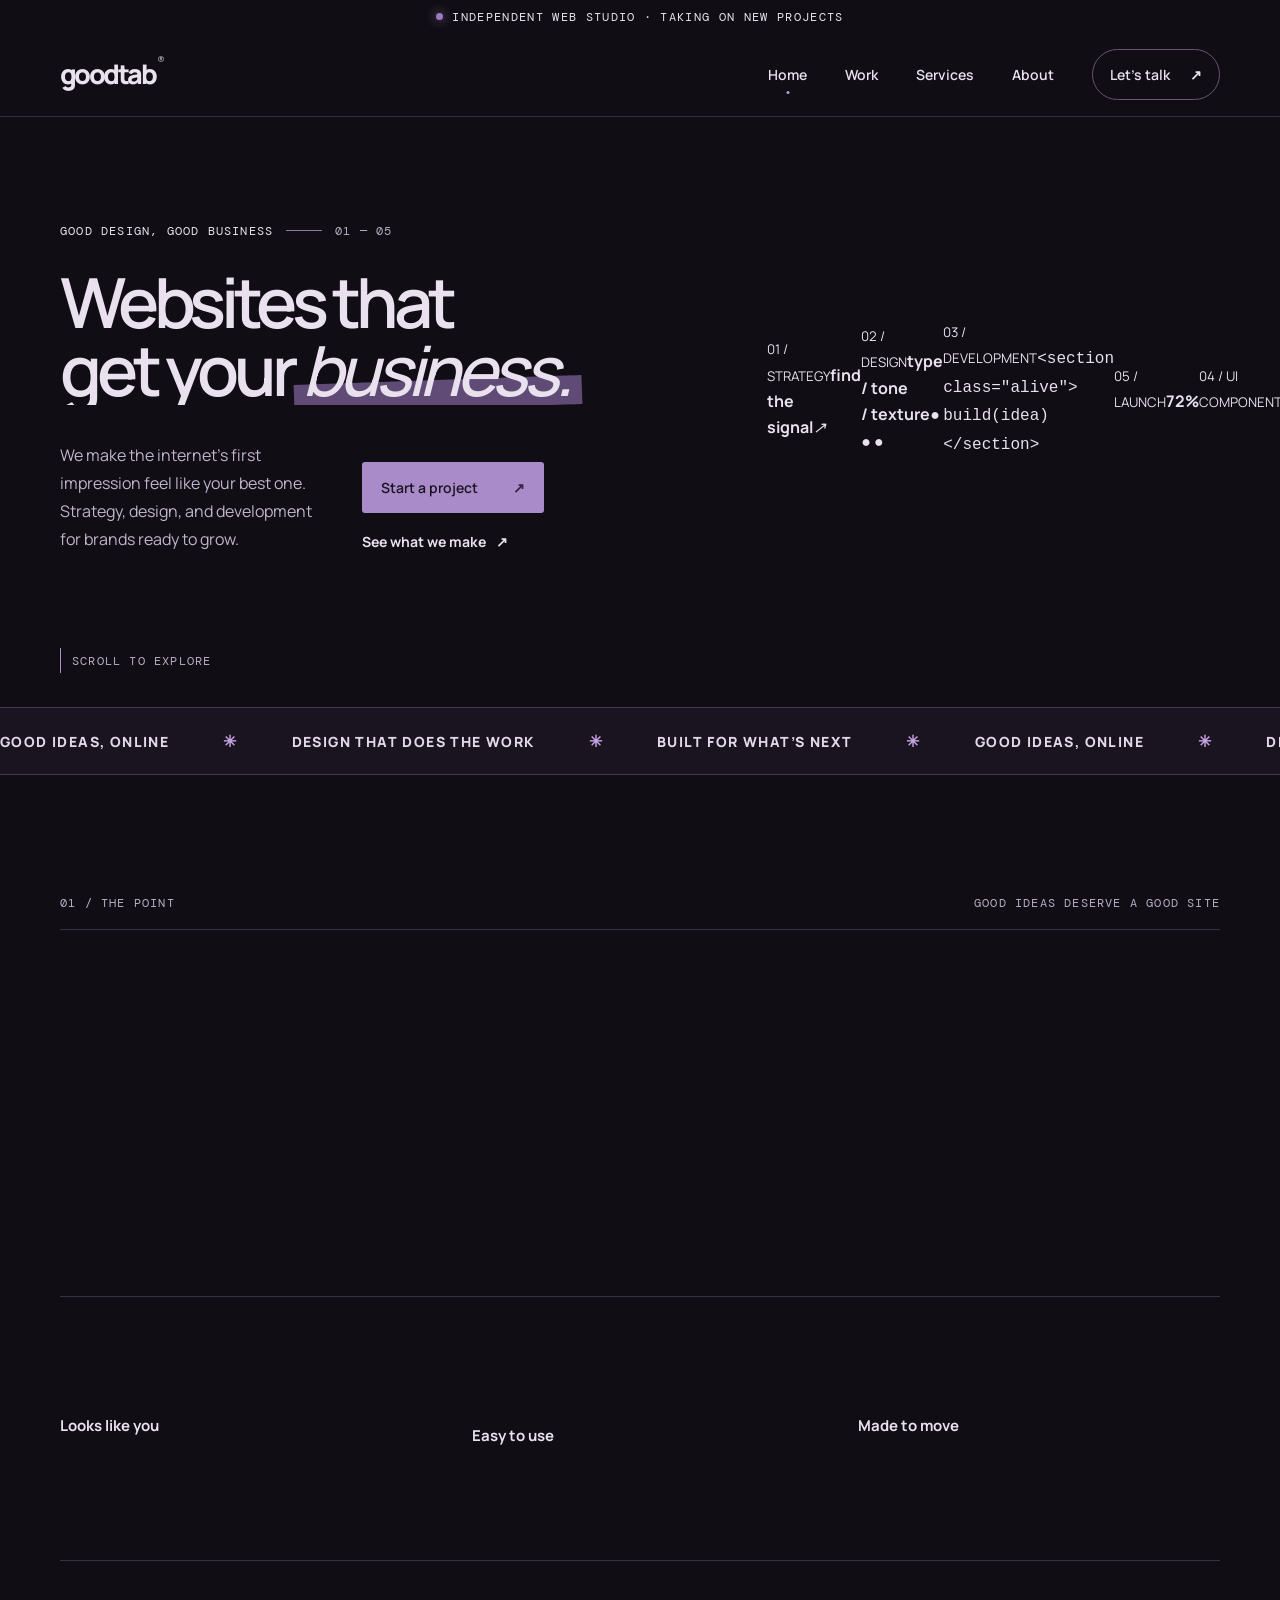
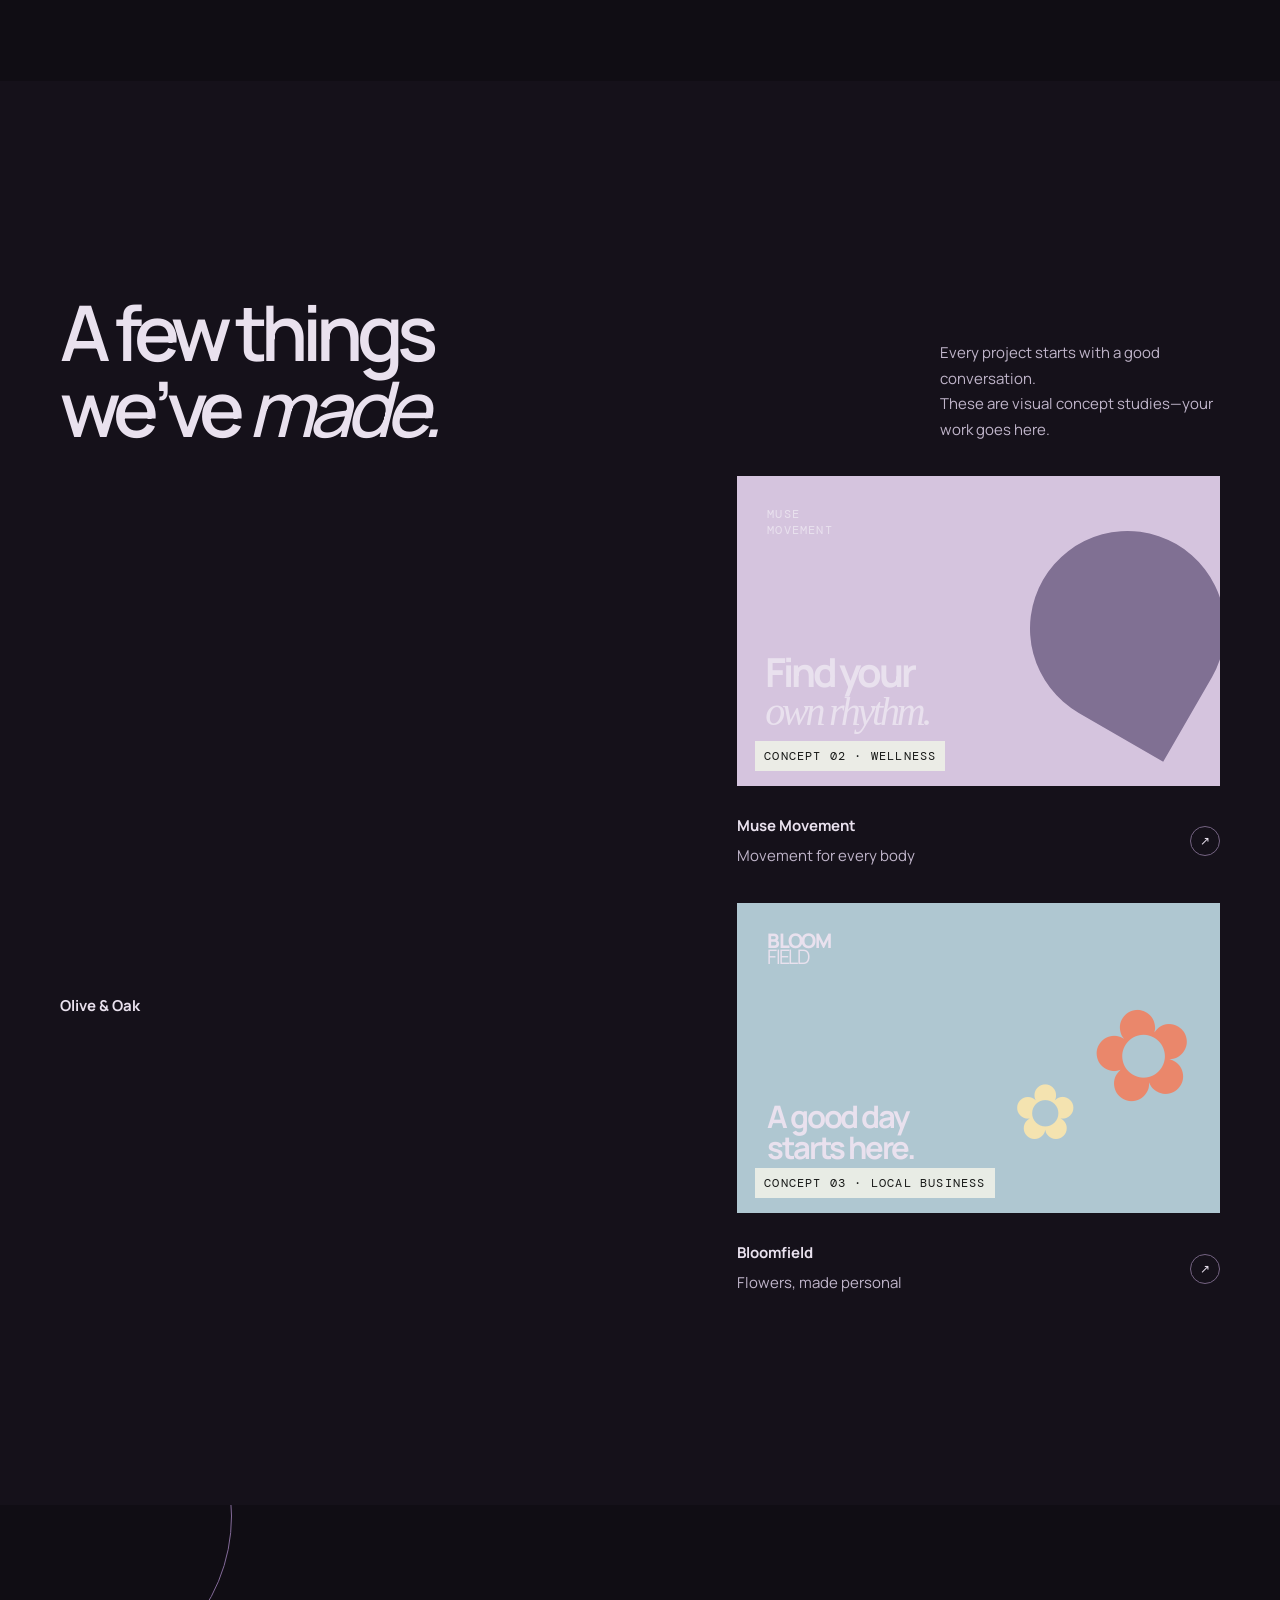
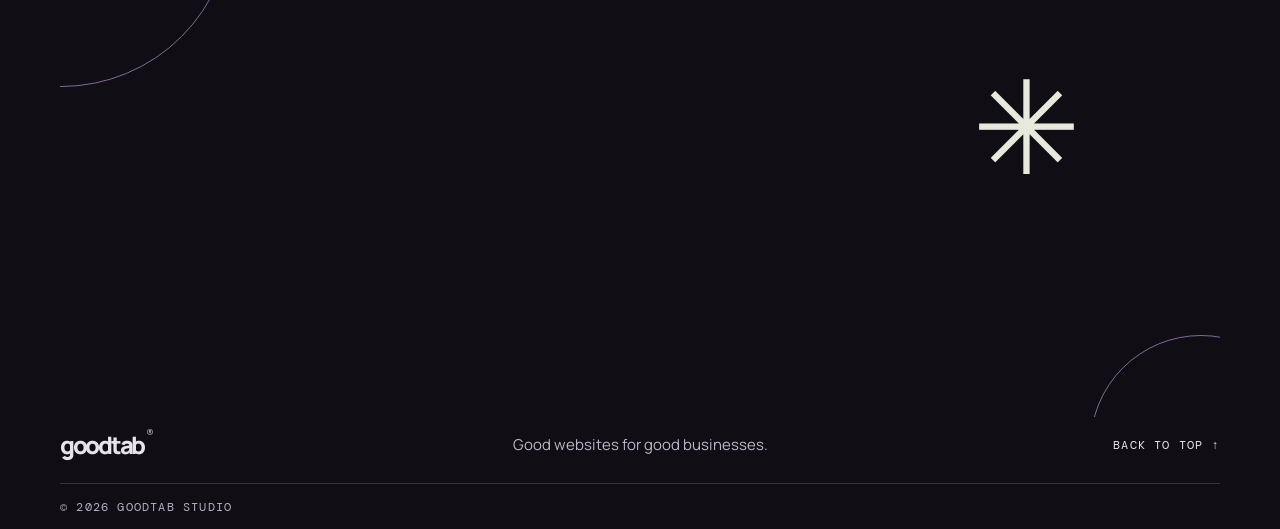
==== commit 72b97ab5: "Integrate 3D laptop hero markup" ====
--- a/GoodTab/index.html
+++ b/GoodTab/index.html
@@ -5,7 +5,7 @@
     <div class="announcement"><span class="pulse"></span> Independent web studio · Taking on new projects</div>
     <header class="site-header"><a class="wordmark" href="index.html">goodtab<span>®</span></a><button class="menu-toggle" aria-label="Open navigation" aria-expanded="false"><i></i><i></i></button><nav class="nav-links" aria-label="Main navigation"><a aria-current="page" href="index.html">Home</a><a href="work.html">Work</a><a href="services.html">Services</a><a href="about.html">About</a><a class="nav-cta" href="contact.html">Let’s talk <span>↗</span></a></nav></header>
     <main>
-      <section class="hero shell home-hero"><div class="hero-copy"><p class="eyebrow"><span>GOOD DESIGN, GOOD BUSINESS</span><span class="eyebrow-line"></span><span>01 — 05</span></p><h1>Websites that<br/>get your <span class="highlight">business.</span></h1><div class="hero-bottom"><p class="hero-lede">We make the internet’s first impression feel like your best one. Strategy, design, and development for brands ready to grow.</p><div class="hero-actions"><a class="button button-dark" href="contact.html">Start a project <span>↗</span></a><a class="text-link" href="work.html">See what we make <span>↗</span></a></div></div></div><div class="hero-art" aria-label="Abstract website preview artwork"><div class="art-orbit orbit-one"></div><div class="art-orbit orbit-two"></div><div class="art-sticker">A LITTLE<br/>MORE YOU <span>✳</span></div><div class="browser-card browser-back"><div class="browser-dots"><b></b><b></b><b></b></div><div class="back-lines"><i></i><i></i><i></i></div></div><div class="browser-card browser-front"><div class="browser-top"><span>goodtab.studio</span><span>↗</span></div><div class="mock-brand">GOOD<br/>THINGS<br/><em>HAPPEN.</em></div><div class="mock-footer"><span>Made for more</span><span>01 / 03</span></div></div><div class="art-caption"><span>FIG. 01</span><span>YOUR NEXT FAVORITE WEBSITE</span></div></div><a class="hero-scroll" href="#intro"><span class="scroll-line"></span>SCROLL TO EXPLORE</a></section>
+      <section class="hero shell home-hero"><div class="hero-copy"><p class="eyebrow"><span>GOOD DESIGN, GOOD BUSINESS</span><span class="eyebrow-line"></span><span>01 — 05</span></p><h1>Websites that<br/>get your <span class="highlight">business.</span></h1><div class="hero-bottom"><p class="hero-lede">We make the internet’s first impression feel like your best one. Strategy, design, and development for brands ready to grow.</p><div class="hero-actions"><a class="button button-dark" href="contact.html">Start a project <span>↗</span></a><a class="text-link" href="work.html">See what we make <span>↗</span></a></div></div></div><div class="hero-art hero-3d" aria-label="A three-dimensional laptop assembling a website"><canvas id="goodtab-hero-canvas"></canvas><div class="hero-panel panel-strategy"><small>01 / STRATEGY</small><b>find the<br/>signal</b><i>↗</i></div><div class="hero-panel panel-design"><small>02 / DESIGN</small><b>type / tone<br/>/ texture</b><em>● ● ●</em></div><div class="hero-panel panel-dev"><small>03 / DEVELOPMENT</small><code>&lt;section class="alive"&gt;</code><code>  build(idea)</code><code>&lt;/section&gt;</code></div><div class="hero-panel panel-launch"><small>05 / LAUNCH</small><b>72%</b><span><i></i></span></div><div class="hero-panel panel-ui"><small>04 / UI COMPONENTS</small><div><i></i><i></i><i></i><i></i></div></div><div class="hero-panel panel-photo"><span></span><small>IMAGE / 01</small></div><div class="hero-status"><span class="pulse"></span><span>LIVE ASSEMBLY</span><small id="hero-assembly-status">BLANK SCREEN / ASSEMBLING</small></div></div><a class="hero-scroll" href="#intro"><span class="scroll-line"></span>SCROLL TO EXPLORE</a></section>
       <section class="ticker"><div class="ticker-track"><span>GOOD IDEAS, ONLINE</span><b>✳</b><span>DESIGN THAT DOES THE WORK</span><b>✳</b><span>BUILT FOR WHAT’S NEXT</span><b>✳</b><span>GOOD IDEAS, ONLINE</span><b>✳</b><span>DESIGN THAT DOES THE WORK</span></div></section>
       <section class="section-pad shell" id="intro"><div class="section-label"><span>01 / THE POINT</span><span>GOOD IDEAS DESERVE A GOOD SITE</span></div><div class="intro-grid"><h2>Make your first<br/>click <span>count.</span></h2><div class="intro-text"><p class="large-copy">A website should feel like you, make sense to your customers, and make it easy to take the next step.</p><p>We bring the right words, visuals, and details together, then build a site that’s ready for real people and real business.</p><a href="services.html" class="under-link">See what we do <span>↗</span></a></div></div><div class="value-grid"><article class="value-card"><span class="card-number">01</span><div class="value-icon">✳</div><h3>Looks like you</h3><p>A memorable visual identity, shaped around what makes your business yours.</p></article><article class="value-card"><span class="card-number">02</span><div class="value-icon icon-lines">⌁</div><h3>Easy to use</h3><p>Clear pages and thoughtful details that help people find what they need.</p></article><article class="value-card"><span class="card-number">03</span><div class="value-icon icon-arrow">↗</div><h3>Made to move</h3><p>Fast, mobile-ready builds that turn a good first visit into a real inquiry.</p></article></div></section>
       <section class="work-section section-pad"><div class="shell"><div class="section-label"><span>02 / SELECTED WORK</span><span>GOOD WORK, GOOD PEOPLE</span></div><div class="work-heading"><h2>A few things<br/>we’ve <span>made.</span></h2><p>Every project starts with a good conversation.<br/>These are visual concept studies—your work goes here.</p></div><div class="project-grid"><article class="project project-large"><div class="project-visual visual-sage"><div class="project-window"><div class="mini-nav"><b>OLIVE &amp; OAK</b><span>SHOP / ABOUT / JOURNAL</span></div><div class="olive-title">Slow mornings.<br/><i>Good coffee.</i></div><div class="olive-circle">O&amp;O</div><div class="olive-note">Small batch, big feeling.</div></div><span class="project-tag">CONCEPT 01 · COMMERCE</span></div><div class="project-meta"><div><h3>Olive &amp; Oak</h3><p>A softer kind of coffee shop</p></div><span class="project-arrow">↗</span></div></article><article class="project"><div class="project-visual visual-lilac"><div class="muse-top">MUSE<br/>MOVEMENT</div><div class="muse-shape"></div><div class="muse-copy">Find your<br/><i>own rhythm.</i></div><span class="project-tag">CONCEPT 02 · WELLNESS</span></div><div class="project-meta"><div><h3>Muse Movement</h3><p>Movement for every body</p></div><span class="project-arrow">↗</span></div></article><article class="project"><div class="project-visual visual-blue"><div class="bloom-label">BLOOM<br/><span>FIELD</span></div><div class="flower flower-a">✿</div><div class="flower flower-b">✿</div><div class="bloom-copy">A good day<br/>starts here.</div><span class="project-tag">CONCEPT 03 · LOCAL BUSINESS</span></div><div class="project-meta"><div><h3>Bloomfield</h3><p>Flowers, made personal</p></div><span class="project-arrow">↗</span></div></article></div><a class="button button-dark view-all" href="work.html">Explore all projects <span>↗</span></a></div></section>
--- a/GoodTab/styles.css
+++ b/GoodTab/styles.css
@@ -1,244 +1,356 @@
-:root{--ink:#171917;--paper:#090b0a;--lime:#b9c8a5;--muted:#b7bdb3;--line:#343933;--text:#f2f4ef;--display:"Manrope",Arial,sans-serif;--mono:"DM Mono",monospace}*{box-sizing:border-box}html{scroll-behavior:smooth}body{margin:0;background:var(--paper);color:var(--ink);font-family:var(--display);-webkit-font-smoothing:antialiased}a{color:inherit;text-decoration:none}.shell{width:min(1160px,calc(100% - 64px));margin-inline:auto}.announcement{height:33px;background:var(--ink);color:#f7f7f2;display:flex;align-items:center;justify-content:center;gap:9px;font:10px var(--mono);letter-spacing:.11em;text-transform:uppercase}.pulse{width:7px;height:7px;border-radius:50%;background:var(--lime);box-shadow:0 0 12px var(--lime)}.site-header{height:84px;padding:0 max(32px,calc((100vw - 1160px)/2));display:flex;align-items:center;justify-content:space-between;border-bottom:1px solid var(--line);position:relative;z-index:5;background:var(--paper)}.wordmark{font-size:27px;font-weight:800;letter-spacing:-.095em}.wordmark span{font:10px var(--mono);vertical-align:top;letter-spacing:0;margin-left:3px}.nav-links{display:flex;align-items:center;gap:38px;font-size:12px;font-weight:600}.nav-links a:not(.nav-cta):hover,.text-link:hover{opacity:.55}.nav-cta{padding:13px 17px;border:1px solid var(--ink);border-radius:40px}.nav-cta span{margin-left:17px}.menu-toggle{display:none}.hero{min-height:640px;padding-top:75px;position:relative;display:grid;grid-template-columns:1.03fr .97fr;align-items:center;gap:35px;padding-bottom:84px}.hero-copy{position:relative;z-index:2}.eyebrow,.section-label,.form-head,.offer-index,.project-tag,.art-caption,.hero-scroll,.footer small,.back-top{font:10px var(--mono);letter-spacing:.1em}.eyebrow{display:flex;align-items:center;gap:13px;margin:0 0 29px}.eyebrow-line{height:1px;background:var(--ink);width:36px}.eyebrow span:last-child{color:#9c9f96}.hero h1{font-size:clamp(58px,7.6vw,105px);line-height:.98;letter-spacing:-.085em;margin:0;max-width:660px;font-weight:600}.highlight{font-weight:500;font-style:italic;position:relative;z-index:0}.highlight:after{content:"";position:absolute;z-index:-1;background:var(--lime);height:30%;left:-3%;right:-5%;bottom:9%;transform:rotate(-2deg)}.hero-bottom{margin-top:37px;display:flex;align-items:flex-end;gap:35px}.hero-lede{font-size:14px;line-height:1.7;max-width:270px;margin:0;color:#4f544c}.hero-actions{display:flex;flex-direction:column;gap:17px;align-items:flex-start;min-width:160px}.button{display:inline-flex;align-items:center;justify-content:space-between;gap:35px;padding:16px 19px;border:0;border-radius:3px;font:600 12px var(--display);cursor:pointer;transition:transform .2s,background .2s}.button:hover{transform:translateY(-2px)}.button-dark{background:var(--ink);color:white}.button-dark span{color:var(--lime)}.text-link{font-size:11px;font-weight:700}.text-link span{margin-left:7px}.hero-art{height:440px;position:relative;display:flex;align-items:center;justify-content:center}.art-orbit{position:absolute;border:1px solid #d3d8c9;border-radius:50%;width:390px;height:390px;transform:rotate(-25deg)}.orbit-two{width:475px;height:295px;transform:rotate(25deg);border-color:#e0e3d9}.browser-card{position:absolute;box-shadow:0 22px 55px #272c1b24}.browser-back{width:270px;height:310px;background:#cdd5b7;transform:rotate(-9deg) translate(-35px,0);border-radius:4px;padding:15px}.browser-dots{display:flex;gap:5px}.browser-dots b{width:6px;height:6px;border-radius:50%;background:#87916f}.back-lines{margin-top:45px;display:flex;flex-direction:column;gap:11px}.back-lines i{height:8px;width:80%;background:#eef0e7;display:block}.back-lines i:nth-child(2){width:56%}.back-lines i:nth-child(3){height:122px;width:100%;margin-top:16px;background:#a2ae86}.browser-front{width:280px;height:340px;background:#f0b8a3;transform:rotate(7deg) translate(28px,4px);border-radius:4px;padding:17px 19px;display:flex;flex-direction:column;justify-content:space-between}.browser-top,.mock-footer{display:flex;justify-content:space-between;font:9px var(--mono);text-transform:uppercase;letter-spacing:.05em}.mock-brand{font-size:47px;line-height:.88;letter-spacing:-.09em;font-weight:800}.mock-brand em{font-style:normal;color:#f7f7f2}.art-sticker{position:absolute;z-index:2;right:8px;top:28px;width:102px;height:102px;background:var(--lime);border-radius:50%;display:grid;place-content:center;text-align:center;font:10px/1.4 var(--mono);letter-spacing:.08em;transform:rotate(9deg)}.art-sticker span{position:absolute;right:13px;top:10px;font-size:18px}.art-caption{position:absolute;bottom:1px;left:7%;right:7%;display:flex;justify-content:space-between;font-size:9px;color:#73786e}.hero-scroll{position:absolute;bottom:34px;left:0;display:flex;align-items:center;gap:11px;color:#74786f;font-size:9px}.scroll-line{height:25px;width:1px;background:var(--ink)}.ticker{overflow:hidden;background:var(--lime);padding:18px 0}.ticker-track{display:flex;align-items:center;justify-content:space-around;gap:42px;white-space:nowrap;font-size:11px;font-weight:800;letter-spacing:.12em}.ticker-track b{font-size:16px}.section-pad{padding-top:120px;padding-bottom:120px}.section-label{display:flex;justify-content:space-between;padding-bottom:18px;border-bottom:1px solid var(--line);color:#777b72;font-size:9px}.intro-grid{display:grid;grid-template-columns:1fr .75fr;gap:80px;padding:68px 0 80px}.intro h2,.work-heading h2,.process-layout h2,.offer-heading h2,.faq-layout h2,.contact-copy h2{font-size:clamp(46px,6vw,77px);letter-spacing:-.08em;line-height:.99;font-weight:600;margin:0}.intro h2 span,.work-heading h2 span,.process-layout h2 span,.offer-heading h2 span,.faq-layout h2 span,.contact-copy h2 span{font-style:italic;font-weight:500}.intro-text{padding-top:9px;max-width:430px}.large-copy{font-size:20px;line-height:1.45;letter-spacing:-.035em;margin:0 0 17px}.intro-text>p:not(.large-copy){font-size:13px;line-height:1.75;color:#6b7068;margin:0 0 27px}.under-link{font-size:11px;font-weight:700;border-bottom:1px solid var(--ink);padding-bottom:7px}.under-link span{margin-left:25px}.value-grid{display:grid;grid-template-columns:repeat(3,1fr);border-top:1px solid var(--line);border-bottom:1px solid var(--line)}.value-card{padding:23px 25px 28px;position:relative;min-height:195px;border-right:1px solid var(--line)}.value-card:first-child{padding-left:0}.value-card:last-child{border-right:0}.card-number{font:10px var(--mono);color:#9b9f96}.value-icon{font-size:29px;color:#87966c;margin:10px 0}.icon-lines{font-size:35px}.icon-arrow{color:#d18c72}.value-card h3{font-size:15px;margin:0 0 7px;letter-spacing:-.03em}.value-card p{font-size:11px;line-height:1.65;color:#777b72;max-width:250px;margin:0}.work-section{background:#efefe8}.work-heading{display:flex;align-items:flex-end;justify-content:space-between;padding:58px 0 45px}.work-heading p,.offer-heading p{font-size:12px;line-height:1.7;color:#6a6f66;max-width:280px;margin:0 0 4px}.project-grid{display:grid;grid-template-columns:1.15fr .85fr;gap:50px 24px}.project-large{grid-row:span 2}.project-visual{height:310px;position:relative;overflow:hidden;padding:30px}.project-large .project-visual{height:490px;padding:45px}.visual-sage{background:#c5cfb2}.visual-lilac{background:#d5c4de}.visual-blue{background:#afc7d1}.project-window{height:100%;background:#edf0e5;padding:20px 24px;position:relative;overflow:hidden}.mini-nav{display:flex;justify-content:space-between;font:9px var(--mono);letter-spacing:.04em}.mini-nav b{font-size:11px}.olive-title{position:absolute;top:30%;left:10%;font-size:clamp(32px,5vw,60px);line-height:.95;letter-spacing:-.08em;font-weight:600}.olive-title i{font-family:Georgia,serif;font-weight:400}.olive-circle{position:absolute;right:10%;top:32%;width:150px;height:150px;border-radius:50%;background:#de8d69;color:#f5eddf;display:grid;place-items:center;font:20px Georgia}.olive-note{position:absolute;bottom:10%;left:10%;font:10px var(--mono)}.project-tag{position:absolute;left:18px;bottom:15px;font-size:8px;color:#30342d;background:#f7f7f2c9;padding:7px 9px}.project-large .project-tag{left:45px;bottom:27px}.muse-top{font:12px var(--mono);letter-spacing:.1em}.muse-shape{position:absolute;width:195px;height:195px;border-radius:50% 50% 0 50%;background:#807093;right:-5px;top:55px;transform:rotate(30deg)}.muse-copy{position:absolute;left:28px;bottom:55px;font-size:40px;line-height:.95;letter-spacing:-.08em;font-weight:700}.muse-copy i{font-family:Georgia,serif;font-weight:400}.bloom-label{font-weight:800;font-size:20px;letter-spacing:-.08em;line-height:.8}.bloom-label span{font-weight:400}.flower{position:absolute;color:#ea876b}.flower-a{font-size:125px;right:25px;top:45px;transform:rotate(-12deg)}.flower-b{font-size:77px;right:142px;top:143px;color:#f4e3b0}.bloom-copy{position:absolute;left:30px;bottom:50px;font-size:31px;line-height:1;letter-spacing:-.07em;font-weight:700}.project-meta{display:flex;justify-content:space-between;align-items:center;padding-top:13px}.project-meta h3{margin:0;font-size:15px;letter-spacing:-.03em}.project-meta p{margin:4px 0 0;font-size:10px;color:#777b72}.project-arrow{width:30px;height:30px;border:1px solid #cdd0c6;border-radius:50%;display:grid;place-items:center;font-size:12px}.process-layout{display:grid;grid-template-columns:.9fr 1.1fr;gap:70px;padding-top:68px}.process-list article{display:grid;grid-template-columns:45px 1fr 20px;gap:15px;border-top:1px solid var(--line);padding:22px 0}.process-list article:last-child{border-bottom:1px solid var(--line)}.process-list article>span{font:10px var(--mono);color:#888d83;padding-top:3px}.process-list h3{margin:0 0 6px;font-size:15px;letter-spacing:-.03em}.process-list p{margin:0;font-size:11px;line-height:1.65;color:#74796f;max-width:365px}.process-list article>b{font-weight:400;color:#858a7e}.offer-section{background:#1b1e1a;color:#f7f7f2}.offer-section .section-label{border-color:#42463f;color:#b0b4aa}.offer-heading{display:flex;justify-content:space-between;align-items:flex-end;padding:58px 0 44px}.offer-heading p{color:#b0b4aa}.offer-grid{display:grid;grid-template-columns:repeat(3,1fr);gap:12px}.offer-card{position:relative;border:1px solid #464a42;padding:27px 25px 24px;min-height:365px;display:flex;flex-direction:column}.offer-featured{background:#252a23;border-color:#b1c648}.offer-index{font-size:9px;color:#b7bcaf}.offer-card h3{font-size:27px;letter-spacing:-.07em;margin:30px 0 10px}.offer-card>p{font-size:11px;line-height:1.7;color:#b2b6ad;max-width:270px;margin:0 0 18px}.offer-card ul{list-style:none;padding:0;margin:0 0 20px}.offer-card li{font-size:10px;color:#d3d6cd;padding:8px 0;border-bottom:1px solid #41463e}.offer-card li:before{content:"+";color:var(--lime);margin-right:9px}.offer-link{margin-top:auto;padding-top:17px;border-top:1px solid #464a42;display:flex;justify-content:space-between;font-size:11px;font-weight:700}.offer-link span{color:var(--lime)}.offer-badge{position:absolute;right:0;top:0;background:var(--lime);color:var(--ink);padding:8px 10px;font:8px var(--mono);letter-spacing:.08em}.price-row{display:flex;align-items:center;justify-content:space-between;margin:0 0 14px}.price-row span{font:8px var(--mono);color:#b7bcaf}.price-row strong{font-size:21px;letter-spacing:-.06em}.package-note{font:9px var(--mono);color:#9ea398;margin:18px 0 0}.faq-layout{display:grid;grid-template-columns:.8fr 1.2fr;gap:80px;padding-top:64px}.faq-list details{border-top:1px solid var(--line);padding:20px 0}.faq-list details:last-child{border-bottom:1px solid var(--line)}.faq-list summary{list-style:none;cursor:pointer;display:flex;justify-content:space-between;font-size:13px;font-weight:600}.faq-list summary::-webkit-details-marker{display:none}.faq-list summary span{font-size:18px;font-weight:400;transition:transform .2s}.faq-list details[open] summary span{transform:rotate(45deg)}.faq-list details p{font-size:11px;line-height:1.7;color:#73786e;max-width:470px;margin:13px 0 0}.contact-section{background:var(--lime);padding-bottom:100px}.contact-section .section-label{border-color:#a9c13e;color:#4f5d1c}.contact-grid{display:grid;grid-template-columns:1fr .83fr;gap:85px}.contact-copy h2{font-size:clamp(56px,7vw,88px);margin-top:64px}.contact-copy>p{font-size:13px;margin-top:22px}.contact-doodle{font-size:90px;line-height:1;margin-top:52px;color:#657b23}.order-form{background:var(--paper);padding:30px 33px 23px;box-shadow:0 22px 50px #41521218}.form-head{display:flex;justify-content:space-between;color:#7c8177;font-size:8px;margin-bottom:22px}.order-form label{display:block;font-size:10px;font-weight:700;margin-bottom:15px}.order-form input,.order-form select,.order-form textarea{display:block;width:100%;margin-top:7px;border:0;border-bottom:1px solid #d7dad0;background:transparent;border-radius:0;padding:10px 0;font:11px var(--display);color:var(--ink);outline:none}.order-form input:focus,.order-form select:focus,.order-form textarea:focus{border-color:#626e35}.order-form input::placeholder,.order-form textarea::placeholder{color:#a2a69d}.order-form textarea{resize:vertical}.button-lime{background:var(--lime);width:100%;margin-top:3px;color:var(--ink)}.button-lime span{font-size:16px}.form-feedback{font-size:9px;line-height:1.5;color:#777b72;margin:10px 0 0}.form-fine{font-size:8px;color:#9a9e94;margin:13px 0 0}.footer{display:grid;grid-template-columns:1fr 1fr 1fr;align-items:center;min-height:110px;gap:10px}.footer .wordmark{font-size:24px}.footer p{font-size:10px;color:#777b72;text-align:center}.back-top{text-align:right;font-size:8px}.footer small{grid-column:1/-1;color:#8a8e85;font-size:8px;border-top:1px solid var(--line);padding-top:15px;padding-bottom:14px}.reveal{opacity:0;transform:translateY(18px);transition:opacity .65s ease,transform .65s ease}.reveal.visible{opacity:1;transform:translateY(0)}@media(max-width:850px){.hero{grid-template-columns:1fr .9fr;gap:5px}.hero h1{font-size:clamp(58px,8vw,80px)}.hero-art{transform:scale(.85);margin-left:-35px}.hero-bottom{flex-direction:column;align-items:flex-start;gap:20px}.intro-grid{gap:35px}.process-layout,.faq-layout{gap:38px}.contact-grid{gap:42px}.project-large .project-visual{height:420px}.olive-circle{width:110px;height:110px}.olive-title{font-size:48px}}@media(max-width:650px){.shell{width:calc(100% - 38px)}.announcement{font-size:8px}.site-header{height:70px;padding:0 19px}.wordmark{font-size:24px}.menu-toggle{display:flex;width:38px;height:38px;align-items:center;justify-content:center;flex-direction:column;gap:5px;background:none;border:1px solid var(--line);border-radius:50%}.menu-toggle i{width:13px;height:1px;background:var(--ink);transition:transform .2s}.menu-toggle[aria-expanded=true] i:first-child{transform:translateY(3px) rotate(45deg)}.menu-toggle[aria-expanded=true] i:last-child{transform:translateY(-3px) rotate(-45deg)}.nav-links{display:none;position:absolute;top:70px;left:0;right:0;background:var(--paper);padding:20px 19px 25px;border-bottom:1px solid var(--line);flex-direction:column;align-items:stretch;gap:0}.nav-links.open{display:flex}.nav-links>a{padding:14px 0}.nav-links .nav-cta{margin-top:7px;text-align:center;padding:13px}.hero{display:flex;flex-direction:column;align-items:stretch;padding-top:52px;padding-bottom:82px;min-height:0}.eyebrow{font-size:8px;margin-bottom:24px}.hero h1{font-size:clamp(55px,14vw,84px)}.hero-bottom{margin-top:24px;gap:19px}.hero-lede{max-width:330px;font-size:13px}.hero-actions{flex-direction:row;align-items:center;gap:20px}.button{padding:14px 16px;gap:23px}.text-link{font-size:10px}.hero-art{height:365px;transform:scale(.85);transform-origin:center;margin:-6px 0 -22px}.art-orbit{width:330px;height:330px}.orbit-two{width:390px;height:255px}.browser-back{width:225px;height:270px}.browser-front{width:235px;height:285px}.mock-brand{font-size:39px}.art-sticker{right:4%;top:16px;width:87px;height:87px;font-size:9px}.art-caption{left:4%;right:4%;font-size:7px}.hero-scroll{bottom:25px}.ticker{padding:15px 0}.ticker-track{justify-content:flex-start;gap:25px;font-size:9px;animation:marquee 24s linear infinite}.section-pad{padding-top:80px;padding-bottom:80px}.section-label{font-size:7px;gap:12px}.section-label span:last-child{text-align:right}.intro-grid{grid-template-columns:1fr;gap:22px;padding:45px 0}.intro h2,.work-heading h2,.process-layout h2,.offer-heading h2,.faq-layout h2{font-size:clamp(45px,12vw,66px)}.intro-text{max-width:480px}.large-copy{font-size:18px}.value-grid{grid-template-columns:1fr}.value-card,.value-card:first-child{border-right:0;border-bottom:1px solid var(--line);padding:20px 0;min-height:0}.value-card:last-child{border-bottom:0}.value-icon{margin:9px 0}.value-card p{max-width:360px}.work-heading,.offer-heading{display:block;padding:43px 0 30px}.work-heading p,.offer-heading p{margin-top:18px}.project-grid{grid-template-columns:1fr;gap:30px}.project-large{grid-row:auto}.project-large .project-visual{height:380px;padding:25px}.project-visual{height:300px}.mini-nav{font-size:7px}.mini-nav b{font-size:9px}.olive-title{font-size:43px;top:34%;left:8%}.olive-circle{width:95px;height:95px;right:7%;font-size:14px}.olive-note{font-size:8px}.project-large .project-tag{left:18px;bottom:15px}.process-layout,.faq-layout{grid-template-columns:1fr;gap:33px;padding-top:45px}.process-list article{grid-template-columns:32px 1fr 16px;gap:11px}.process-list h3{font-size:14px}.offer-grid{grid-template-columns:1fr;gap:10px}.offer-card{min-height:330px;padding:24px 21px}.offer-card h3{margin-top:24px}.faq-layout{padding-top:45px}.faq-list summary{font-size:12px}.contact-grid{grid-template-columns:1fr;gap:38px}.contact-copy h2{font-size:clamp(58px,15vw,82px);margin-top:45px}.contact-copy>p{font-size:12px}.contact-doodle{font-size:54px;margin-top:25px}.order-form{padding:24px 21px 20px}.footer{grid-template-columns:1fr 1fr;min-height:120px;padding-top:23px}.footer p{display:none}.back-top{grid-column:2;grid-row:1}.footer small{margin-top:14px}@keyframes marquee{to{transform:translateX(-30%)}}}@media(prefers-reduced-motion:reduce){html{scroll-behavior:auto}*,*:before,*:after{animation-duration:.01ms!important;animation-iteration-count:1!important;transition-duration:.01ms!important}}
-:root{--scroll:0%}body:before{content:"";position:fixed;z-index:20;top:0;left:0;height:2px;width:var(--scroll);background:var(--lime);pointer-events:none;transition:width .08s linear}.site-header{position:sticky;top:0}.nav-links a[aria-current=page]:not(.nav-cta){position:relative}.nav-links a[aria-current=page]:not(.nav-cta):after{content:"";height:3px;width:3px;background:#9eb834;border-radius:50%;position:absolute;bottom:-8px;left:50%;transform:translateX(-50%)}.page-hero{min-height:405px;padding-top:74px;padding-bottom:56px;position:relative}.page-hero-row{display:flex;justify-content:space-between;align-items:flex-end;gap:60px;padding:27px 0 45px}.page-hero h1{font-size:clamp(60px,8vw,100px);line-height:.93;letter-spacing:-.085em;font-weight:600;margin:0;animation:hero-in .8s cubic-bezier(.2,.7,.2,1) both}.page-hero h1 em{font-style:italic;font-weight:500}.page-hero-row>p{font-size:13px;line-height:1.8;color:#697067;max-width:315px;margin:0 0 7px;animation:hero-in .8s .12s cubic-bezier(.2,.7,.2,1) both}.scroll-cue{display:inline-flex;align-items:center;gap:12px;font:9px var(--mono);letter-spacing:.1em;color:#777b72}.scroll-cue span{font-size:15px;color:var(--ink);animation:arrow-bob 1.8s ease-in-out infinite}.work-page-grid{padding-top:35px}.concept-note{margin-top:38px;padding:17px 19px;background:#e4e8da;display:flex;align-items:center;gap:13px;max-width:570px}.concept-note span{font-size:20px;color:#829451}.concept-note p{font-size:10px;line-height:1.6;color:#62685d;margin:0}.center-cta{padding:95px 20px 105px;text-align:center;background:#d7f45b;position:relative;overflow:hidden}.center-cta h2,.home-cta h2{font-size:clamp(48px,7vw,84px);line-height:.95;letter-spacing:-.085em;font-weight:600;margin:25px 0 29px}.center-cta h2 em,.home-cta h2 em{font-family:Georgia,serif;font-weight:400}.center-cta .eyebrow,.home-cta .eyebrow{justify-content:center;font-size:9px}.center-cta .button{margin:auto}.home-cta{position:relative;overflow:hidden;text-align:center;padding:112px 0 116px}.home-cta h2{margin-top:23px}.home-cta .button{margin:auto}.cta-spark{position:absolute;font-size:130px;color:#e6e9dc;right:8%;top:32%;animation:spin-slow 30s linear infinite;z-index:-1}.about-story{padding-bottom:95px}.about-grid{display:grid;grid-template-columns:1fr 1fr;gap:85px;padding-top:65px;align-items:center}.about-art{height:430px;position:relative;background:#dbe0cc;overflow:hidden;display:grid;place-items:center}.about-art:before,.about-art:after{content:"";position:absolute;border:1px solid #aeb99a;border-radius:50%;width:420px;height:420px;transform:rotate(28deg)}.about-art:after{width:550px;height:275px;transform:rotate(-28deg)}.about-art-circle{width:230px;height:230px;border-radius:50%;background:#f1b89e;display:grid;place-items:center;font-size:105px;font-weight:800;letter-spacing:-.11em;color:#343d2e;position:relative;z-index:1;box-shadow:12px 22px 45px #39442c29;animation:float 5s ease-in-out infinite}.about-art-circle span{position:absolute;font-size:25px;right:18px;top:20px;color:#697949}.about-stamp{position:absolute;z-index:2;background:var(--lime);width:92px;height:92px;right:13%;top:15%;border-radius:50%;display:grid;place-content:center;text-align:center;font:13px/1.05 var(--mono);transform:rotate(11deg);animation:float 5s 1s ease-in-out infinite}.about-stamp small{font-size:8px}.about-note{position:absolute;z-index:2;font:8px/1.5 var(--mono);letter-spacing:.08em}.note-top{left:9%;top:12%}.note-bottom{right:8%;bottom:11%;text-align:right}.about-copy h2{font-size:clamp(42px,5vw,65px);line-height:1;letter-spacing:-.08em;font-weight:600;margin:0 0 24px}.about-copy h2 em{font-family:Georgia,serif;font-weight:400}.about-copy>p:not(.large-copy){font-size:12px;line-height:1.8;color:#6a7067;margin:15px 0}.about-copy .large-copy{font-size:18px}.about-copy .under-link{display:inline-block;margin-top:15px}.about-values{background:#efefe8;padding:82px 0 92px}.belief-grid{display:grid;grid-template-columns:repeat(3,1fr);gap:35px;padding-top:36px}.belief-grid article{border-top:1px solid #cfd2c8;padding-top:17px}.belief-grid article>span{font:9px var(--mono);color:#858b7e}.belief-grid h3{font-size:20px;letter-spacing:-.05em;margin:29px 0 8px}.belief-grid p{font-size:11px;line-height:1.7;color:#72776d;max-width:270px;margin:0}.contact-page-hero{min-height:330px}.contact-page-hero .page-hero-row{padding-bottom:38px}.contact-page-contact{padding-top:52px;padding-bottom:80px}.contact-page-contact .contact-grid{align-items:center}.contact-page-contact .contact-copy h2{font-size:clamp(52px,6.5vw,80px);margin-top:31px}.contact-page-contact .contact-copy .under-link{display:inline-block;margin-top:10px;font-size:10px}.contact-bubble{height:108px;width:108px;border-radius:50%;background:#f3ad91;display:grid;place-content:center;text-align:center;font:11px/1.25 var(--mono);transform:rotate(-8deg);box-shadow:0 10px 26px #48501e20;animation:float 4.5s ease-in-out infinite}.contact-bubble span{font-size:7px;margin-top:4px}.contact-reassurance{display:flex;align-items:center;gap:15px;padding-top:0;padding-bottom:55px}.contact-reassurance>span{font-size:25px;color:#83954a}.contact-reassurance p{font-size:10px;color:#73786e;flex:1}.contact-reassurance a{font-size:10px;font-weight:700;border-bottom:1px solid var(--ink);padding-bottom:4px}.view-all{margin-top:38px}.ticker-track{width:max-content;justify-content:flex-start;animation:ticker-scroll 28s linear infinite}.ticker:hover .ticker-track{animation-play-state:paused}.hero-art .browser-front{animation:float-card 6s ease-in-out infinite}.hero-art .browser-back{animation:float-card 7s 1s ease-in-out infinite reverse}.art-sticker{animation:sticker-in .8s .5s both, float 4s 1.3s ease-in-out infinite}.art-orbit{animation:orbit-drift 18s ease-in-out infinite alternate}.project-visual{transition:transform .55s cubic-bezier(.2,.7,.2,1)}.project:hover .project-visual{transform:translateY(-4px) scale(.99)}.project-arrow{transition:transform .25s,background .25s,color .25s}.project:hover .project-arrow{transform:rotate(45deg);background:var(--ink);color:white}.offer-card{transition:transform .35s,border-color .35s}.offer-card:hover{transform:translateY(-6px);border-color:var(--lime)}.value-icon{transition:transform .45s}.value-card:hover .value-icon{transform:rotate(25deg) scale(1.12)}.button:active{transform:scale(.98)}.page-hero .eyebrow{animation:fade-in .7s .1s both}.page-hero .scroll-cue{animation:fade-in .8s .35s both}.reveal{transition:opacity .7s cubic-bezier(.2,.7,.2,1),transform .7s cubic-bezier(.2,.7,.2,1)}.reveal:nth-child(2){transition-delay:.08s}.reveal:nth-child(3){transition-delay:.16s}.reveal:nth-child(4){transition-delay:.24s}@keyframes hero-in{from{opacity:0;transform:translateY(20px)}to{opacity:1;transform:translateY(0)}}@keyframes fade-in{from{opacity:0}to{opacity:1}}@keyframes float-card{0%,100%{margin-top:0}50%{margin-top:-10px}}@keyframes float{0%,100%{transform:translateY(0) rotate(0)}50%{transform:translateY(-9px) rotate(3deg)}}@keyframes sticker-in{from{opacity:0;transform:scale(.55) rotate(-24deg)}to{opacity:1;transform:scale(1) rotate(9deg)}}@keyframes orbit-drift{from{transform:rotate(-28deg) scale(.98)}to{transform:rotate(-18deg) scale(1.04)}}@keyframes spin-slow{to{transform:rotate(360deg)}}@keyframes arrow-bob{0%,100%{transform:translateY(0)}50%{transform:translateY(4px)}}@keyframes ticker-scroll{to{transform:translateX(-35%)}}@media(max-width:850px){.page-hero-row{gap:35px}.about-grid{gap:45px}.about-art{height:370px}.about-art-circle{width:190px;height:190px;font-size:88px}}@media(max-width:650px){.page-hero{min-height:0;padding-top:49px;padding-bottom:38px}.page-hero-row{display:block;padding:22px 0 28px}.page-hero h1{font-size:clamp(56px,14vw,80px)}.page-hero-row>p{margin:20px 0 0;font-size:12px;max-width:350px}.scroll-cue{font-size:8px}.work-page-grid{padding-top:25px}.center-cta{padding:72px 18px 78px}.home-cta{padding:83px 0}.home-cta h2,.center-cta h2{font-size:clamp(46px,12vw,68px)}.about-story{padding-bottom:65px}.about-grid{grid-template-columns:1fr;gap:36px;padding-top:35px}.about-art{height:330px}.about-art-circle{width:175px;height:175px;font-size:82px}.about-values{padding:64px 0}.belief-grid{grid-template-columns:1fr;gap:23px;padding-top:28px}.belief-grid h3{margin:18px 0 6px}.contact-page-hero{padding-bottom:25px}.contact-page-contact{padding-top:30px;padding-bottom:55px}.contact-page-contact .contact-grid{gap:30px}.contact-page-contact .contact-copy h2{font-size:clamp(52px,14vw,75px);margin-top:20px}.contact-bubble{height:83px;width:83px;font-size:9px}.contact-reassurance{flex-wrap:wrap;gap:10px;padding-bottom:35px}.contact-reassurance p{flex-basis:calc(100% - 42px)}.contact-reassurance a{margin-left:35px}.ticker-track{animation-duration:23s}}@media(prefers-reduced-motion:reduce){.ticker-track,.hero-art .browser-front,.hero-art .browser-back,.art-sticker,.art-orbit,.about-art-circle,.about-stamp,.contact-bubble,.cta-spark,.scroll-cue span{animation:none!important}.reveal{opacity:1;transform:none;transition:none}.page-hero h1,.page-hero-row>p,.page-hero .eyebrow,.page-hero .scroll-cue{animation:none}}
-/* Home page scroll choreography */
-.home-page .home-motion{opacity:0;filter:blur(10px);translate:0 46px;scale:.97;transition:opacity .85s cubic-bezier(.16,1,.3,1),filter .85s cubic-bezier(.16,1,.3,1),translate .85s cubic-bezier(.16,1,.3,1),scale .85s cubic-bezier(.16,1,.3,1);transition-delay:var(--motion-delay,0ms);will-change:opacity,translate,filter}.home-page .home-motion.in-view{opacity:1;filter:blur(0);translate:0 0;scale:1}.home-page .hero-copy h1{animation:title-mask 1.1s .14s cubic-bezier(.16,1,.3,1) both}.home-page .hero-copy .eyebrow{animation:eyebrow-track .8s .24s cubic-bezier(.16,1,.3,1) both}.home-page .hero-lede,.home-page .hero-actions{animation:rise-in .8s .48s cubic-bezier(.16,1,.3,1) both}.home-page .hero-art{perspective:900px;translate:0 calc(var(--scroll-drift,0px)*.7);transition:translate .12s linear}.home-page .browser-front{translate:calc(var(--pointer-x,0px)*.7) calc(var(--pointer-y,0px) + var(--scroll-drift,0px)*.35);rotate:var(--tilt-y,0deg);transform:rotate(7deg) translate(28px,4px);transition:translate .18s ease-out,rotate .2s ease-out;transform-style:preserve-3d}.home-page .browser-back{translate:calc(var(--pointer-x,0px)*-.45) calc(var(--pointer-y,0px)*-.6 + var(--scroll-drift,0px)*-.24);rotate:calc(-9deg + var(--tilt-y,0deg)*-.65);transform:translate(-35px,0);transition:translate .25s ease-out,rotate .25s ease-out}.home-page .art-sticker{translate:calc(var(--pointer-x,0px)*.95) calc(var(--pointer-y,0px)*.8);transition:translate .28s cubic-bezier(.2,.7,.2,1)}.home-page .art-orbit{scale:calc(1 + var(--pointer-x,0px)*.0007);transition:scale .4s ease-out}.home-page .intro-grid h2{transform-origin:left center}.home-page .intro-grid h2 span{position:relative;display:inline-block}.home-page .intro-grid h2 span:after{content:"";position:absolute;left:-3%;right:-7%;bottom:8%;height:24%;background:var(--lime);z-index:-1;transform:scaleX(0) rotate(-2deg);transform-origin:left center;transition:transform 1s .5s cubic-bezier(.16,1,.3,1)}.home-page .intro-grid.in-view h2 span:after{transform:scaleX(1) rotate(-2deg)}.home-page .project-visual{translate:0 var(--project-drift,0px);transition:translate .12s linear,transform .55s cubic-bezier(.2,.7,.2,1)}.home-page .project .project-visual:after{content:"";position:absolute;inset:-20% auto -20% -70%;width:42%;background:linear-gradient(100deg,transparent,#ffffff6e,transparent);transform:skewX(-18deg);opacity:0;pointer-events:none}.home-page .project.in-view .project-visual:after{opacity:1;animation:project-glint 1.2s .25s cubic-bezier(.16,1,.3,1) both}.home-page .project:hover .project-visual{translate:0 -5px;transform:scale(.99)}.home-page .project-large .project-window{transition:transform .7s cubic-bezier(.16,1,.3,1)}.home-page .project-large:hover .project-window{transform:scale(1.025)}.home-page .ticker-track{animation-duration:24s}.home-floating-cta,.floating-cta{position:fixed;z-index:12;right:26px;bottom:25px;display:flex;align-items:center;gap:13px;background:var(--ink);color:white;padding:13px 17px;border-radius:40px;font-size:11px;font-weight:700;box-shadow:0 10px 32px #1719172b;opacity:0;translate:0 16px;scale:.96;pointer-events:none;transition:opacity .35s,translate .45s cubic-bezier(.16,1,.3,1),scale .45s,background .2s}.floating-cta span{font:8px var(--mono);letter-spacing:.08em;color:#c7cbbf}.floating-cta b{font-size:15px;color:var(--lime);font-weight:500}.floating-cta.is-visible{opacity:1;translate:0 0;scale:1;pointer-events:auto}.floating-cta.is-hidden{opacity:0;translate:0 15px;pointer-events:none}.floating-cta:hover{background:#353a32}.home-page .cta-spark{z-index:0;pointer-events:none}.home-page .home-cta .eyebrow,.home-page .home-cta h2,.home-page .home-cta .button{position:relative;z-index:1}.home-page .home-cta .cta-spark{right:12%;top:22%;animation:spin-slow 28s linear infinite, spark-breathe 4s ease-in-out infinite}.home-page .home-cta:before{content:"";position:absolute;width:340px;height:340px;border-radius:50%;border:1px solid #e4e9d5;left:-170px;top:-160px;animation:slow-orbit 22s linear infinite}.home-page .home-cta:after{content:"";position:absolute;width:220px;height:220px;border-radius:50%;border:1px solid #e4e9d5;right:-92px;bottom:-140px;animation:slow-orbit 18s linear infinite reverse}@keyframes title-mask{from{clip-path:inset(0 0 100% 0);transform:translateY(24px);opacity:.3}to{clip-path:inset(0 0 0 0);transform:translateY(0);opacity:1}}@keyframes eyebrow-track{from{opacity:0;letter-spacing:.28em;transform:translateX(-10px)}to{opacity:1;letter-spacing:.1em;transform:translateX(0)}}@keyframes rise-in{from{opacity:0;transform:translateY(18px)}to{opacity:1;transform:translateY(0)}}@keyframes project-glint{0%{left:-70%;opacity:0}15%{opacity:.8}100%{left:140%;opacity:0}}@keyframes spark-breathe{0%,100%{scale:1;opacity:.45}50%{scale:1.18;opacity:.9}}@keyframes slow-orbit{to{transform:rotate(360deg)}}@media(max-width:650px){.floating-cta{right:14px;bottom:14px;padding:12px 14px;font-size:10px}.home-page .hero-art{translate:0 calc(var(--scroll-drift,0px)*.35)}.home-page .art-orbit{scale:.9}.home-page .home-cta:before{width:220px;height:220px}.home-page .home-cta:after{width:170px;height:170px}}@media(prefers-reduced-motion:reduce){.home-page .home-motion{opacity:1;filter:none;translate:none;scale:1;transition:none;will-change:auto}.home-page .hero-copy h1,.home-page .hero-copy .eyebrow,.home-page .hero-lede,.home-page .hero-actions{animation:none}.home-page .browser-front,.home-page .browser-back,.home-page .art-sticker,.home-page .art-orbit,.home-page .project-visual,.home-page .project-visual:after,.home-page .cta-spark,.home-page .home-cta:before,.home-page .home-cta:after{animation:none!important;transition:none!important;translate:none!important;rotate:none!important;scale:none!important}.home-page .intro-grid h2 span:after{transform:scaleX(1)}.floating-cta{display:none}}
-
-/* Dark theme and comfortable reading sizes */
-body{background:var(--paper);color:var(--text);font-size:16px;line-height:1.65}
-.announcement{background:#151816;color:#f2f4ef}
-.nav-cta{border-color:#788273;color:var(--text)}
-.eyebrow-line,.scroll-line,.menu-toggle i{background:#aeb6a8}
-.under-link{border-color:#aeb6a8}
-.hero-lede{font-size:16px;line-height:1.75;color:#c5cbc1}
-.intro-text>p:not(.large-copy),.value-card p,.work-heading p,.project-meta p,.process-list p,.faq-list details p,.offer-heading p,.offer-card>p,.offer-card li,.footer p,.form-feedback,.form-fine,.contact-copy>p{font-size:15px;line-height:1.7;color:#c1c7bd}
-.project-meta p,.process-list article>span,.process-list article>b,.card-number,.package-note{color:#aeb6a8}
-.nav-links{font-size:14px}
-.button,.text-link,.nav-cta{font-size:14px}
-.eyebrow,.section-label,.form-head,.offer-index,.project-tag,.art-caption,.hero-scroll,.footer small,.back-top{font-size:12px}
-.project-tag{color:#171917;background:#eef0e7e8}
-.work-section{background:#111411;color:var(--text)}
-.contact-section{background:#111411;color:var(--text)}
-.contact-section .section-label{color:#c6d1b5;border-color:#4b5543}
-.order-form{background:#181c19;color:var(--text);box-shadow:0 22px 60px #0008}
-.order-form label{font-size:14px;line-height:1.55}
-.order-form input,.order-form select,.order-form textarea{font-size:16px;color:var(--text);border-bottom-color:#464d44;line-height:1.6}
-.order-form input:focus,.order-form select:focus,.order-form textarea:focus{border-color:#b9c8a5}
-.order-form input::placeholder,.order-form textarea::placeholder{color:#969f92}
-.order-form option{background:#181c19;color:#f2f4ef}
-.form-head{color:#b7bdb3}
-.form-feedback,.form-fine{color:#aeb6a8}
-.button-dark{background:#e5e9df;color:#111411}
-.button-dark span{color:#414b39}
-.menu-toggle i{background:#dce1d8}
-/* Cinematic original armor assembly hero */
-.home-page .hero-art.suit-assembly{height:480px;min-height:430px;display:block;position:relative;overflow:hidden;border:1px solid #343a33;border-radius:4px;background:radial-gradient(ellipse at 50% 46%,#253126 0,#151a16 40%,#0b0d0c 76%);isolation:isolate}
-.suit-assembly:before{content:"";position:absolute;inset:0;background:linear-gradient(transparent 49.7%,#c1d3a70d 50%,transparent 50.3%),linear-gradient(90deg,transparent 49.7%,#c1d3a708 50%,transparent 50.3%);background-size:100% 44px,44px 100%;mask-image:radial-gradient(ellipse,#000 10%,transparent 75%);opacity:.6}
-.suit-assembly:after{content:"";position:absolute;z-index:3;left:0;right:0;top:-25%;height:22%;background:linear-gradient(180deg,transparent,#c7e4a62b,transparent);animation:assembly-scan 4.5s 1.9s ease-in-out infinite;pointer-events:none}
-.assembly-hud{position:absolute;z-index:5;left:22px;right:22px;top:18px;display:flex;justify-content:space-between;color:#c5cec0;font:11px var(--mono);letter-spacing:.1em}
-.assembly-hud span:last-child{color:#b9c8a5}
-.assembly-orbit{position:absolute;left:50%;top:48%;border:1px solid #c4d2b322;border-radius:50%;pointer-events:none}
-.orbit-a{width:290px;height:380px;transform:translate(-50%,-50%) rotate(27deg);animation:orbit-spin 18s linear infinite}
-.orbit-b{width:360px;height:260px;transform:translate(-50%,-50%) rotate(-34deg);border-style:dashed;border-color:#d8e8cb35;animation:orbit-spin 24s linear infinite reverse}
-.orbit-c{width:220px;height:220px;transform:translate(-50%,-50%);border-color:#c3cfb51b;box-shadow:0 0 45px #9bb87313,inset 0 0 45px #9bb8730c}
-.suit-svg{position:absolute;z-index:2;left:50%;top:49%;width:min(88%,430px);height:91%;transform:translate(-50%,-50%);overflow:visible;filter:drop-shadow(0 14px 18px #0008)}
-.armor-part{transform-box:fill-box;transform-origin:center;opacity:0;animation:armor-lock 1.05s cubic-bezier(.16,1,.3,1) both}
-.part-legs{--start-x:0px;--start-y:190px;animation-delay:.1s}
-.part-arms{--start-x:-185px;--start-y:-25px;animation-delay:.38s}
-.part-chest{--start-x:0px;--start-y:155px;animation-delay:.72s}
-.part-shoulders{--start-x:180px;--start-y:-50px;animation-delay:.95s}
-.part-helmet{--start-x:0px;--start-y:-190px;animation-delay:1.18s}
-.part-core{--start-x:0px;--start-y:0px;transform-box:fill-box;transform-origin:center;opacity:0;animation:core-lock .7s 1.58s cubic-bezier(.16,1,.3,1) forwards}
-.part-core circle:first-child{animation:core-pulse 2.2s 2.4s ease-in-out infinite}
-.assembly-scan{position:absolute;z-index:4;left:10%;right:10%;top:8%;height:1px;background:#d8e8c975;box-shadow:0 0 10px #b9d596;animation:scan-down 3.2s 2s ease-in-out infinite;opacity:0}
-.assembly-spark{position:absolute;z-index:4;color:#d9e8c4;text-shadow:0 0 12px #bde28b;font-size:17px;opacity:0;animation:spark-burst 2.8s ease-out infinite}
-.spark-one{left:22%;top:39%;animation-delay:1.25s}.spark-two{right:22%;top:51%;animation-delay:1.65s}.spark-three{left:34%;top:66%;animation-delay:1.95s}.spark-four{right:33%;top:30%;animation-delay:2.2s}
-.assembly-callout{position:absolute;z-index:5;display:flex;align-items:center;gap:8px;color:#aeb9a5;font:10px var(--mono);letter-spacing:.08em;opacity:0;animation:readout-in .7s 2.1s ease forwards}
-.assembly-callout i{display:block;width:44px;height:1px;background:#9eaf8a;position:relative}.assembly-callout i:after{content:"";position:absolute;right:0;top:-2px;width:5px;height:5px;border-radius:50%;background:#d5e8bb;box-shadow:0 0 9px #c8e6a4}
-.callout-left{left:7%;top:43%}.callout-right{right:6%;top:57%}
-.assembly-readout{position:absolute;z-index:5;left:22px;right:22px;bottom:38px;display:grid;grid-template-columns:1fr auto;gap:7px;color:#c2cabe;font:10px var(--mono);letter-spacing:.08em;opacity:0;animation:readout-in .6s 2.35s ease forwards}
-.assembly-readout span{display:flex;align-items:center;gap:8px}.assembly-readout span i{width:7px;height:7px;border-radius:50%;background:#b9c8a5;box-shadow:0 0 10px #b9c8a5;animation:status-pulse 1.6s ease-in-out infinite}
-.assembly-readout b{font-weight:400;color:#b9c8a5}.assembly-progress{grid-column:1/-1;height:2px;background:#c2cabe2a;overflow:hidden}.assembly-progress i{display:block;width:100%;height:100%;background:linear-gradient(90deg,#84966e,#e5efda);transform-origin:left;animation:progress-lock 1.1s 1.9s cubic-bezier(.16,1,.3,1) both;box-shadow:0 0 8px #c7dfa6}.assembly-readout small{grid-column:1/-1;color:#929d8e;font:10px var(--mono)}
-.suit-assembly .art-caption{left:22px;right:22px;bottom:13px;color:#8d9888}
-@keyframes armor-lock{0%{opacity:0;transform:translate(var(--start-x),var(--start-y)) rotate(26deg) scale(.75);filter:blur(5px)}65%{opacity:1;transform:translate(0,0) rotate(-3deg) scale(1.035);filter:blur(0)}100%{opacity:1;transform:translate(0,0) rotate(0) scale(1);filter:blur(0)}}
-@keyframes core-lock{0%{opacity:0;transform:scale(.1) rotate(-120deg);filter:blur(8px)}70%{opacity:1;transform:scale(1.25) rotate(12deg);filter:blur(0)}100%{opacity:1;transform:scale(1) rotate(0)}}
-@keyframes core-pulse{0%,100%{opacity:.35}50%{opacity:.95}}
-@keyframes assembly-scan{0%,100%{top:-25%;opacity:0}20%{opacity:.8}85%{opacity:.3}100%{top:110%}}
-@keyframes scan-down{0%{top:8%;opacity:0}12%{opacity:.85}90%{opacity:.5}100%{top:91%;opacity:0}}
-@keyframes spark-burst{0%,15%,100%{opacity:0;transform:translate3d(0,0,0) scale(.4)}30%{opacity:1;transform:translate3d(8px,-12px,0) scale(1.25)}55%{opacity:.2;transform:translate3d(19px,-30px,0) scale(.6)}}
-@keyframes orbit-spin{to{rotate:360deg}}
-@keyframes readout-in{to{opacity:1}}
-@keyframes progress-lock{from{transform:scaleX(0)}to{transform:scaleX(1)}}
-@media(max-width:900px){.assembly-callout{display:none}.suit-svg{width:96%;height:88%}}
-@media(max-width:650px){.home-page .hero-art.suit-assembly{height:390px;min-height:390px}.assembly-hud{left:14px;right:14px;font-size:9px}.assembly-readout{left:15px;right:15px}.suit-assembly .art-caption{left:15px;right:15px}.assembly-orbit.orbit-a{width:230px;height:315px}.assembly-orbit.orbit-b{width:290px;height:220px}}
-@media(prefers-reduced-motion:reduce){.armor-part,.part-core,.part-core circle:first-child,.assembly-scan,.assembly-spark,.assembly-orbit,.assembly-callout,.assembly-readout,.assembly-progress i,.suit-assembly:after{animation:none!important;opacity:1!important;transform:none!important;filter:none!important}.assembly-scan,.suit-assembly:after{display:none}}
-/* Headline pieces fly in from several directions and lock into place. */
-.home-page .hero-copy h1 .headline-piece{display:inline-block;white-space:pre;transform-origin:center;animation:headline-assembly 1.25s var(--piece-delay) cubic-bezier(.16,1,.3,1) both}
-@keyframes headline-assembly{0%{opacity:0;transform:translate3d(var(--flight-x),var(--flight-y),0) rotate(var(--flight-turn)) scale(.35);filter:blur(7px)}68%{opacity:1;transform:translate3d(0,0,0) rotate(-5deg) scale(1.08);filter:blur(0)}84%{transform:translate3d(0,0,0) rotate(2deg) scale(.97)}100%{opacity:1;transform:translate3d(0,0,0) rotate(0) scale(1);filter:blur(0)}}
-@media(prefers-reduced-motion:reduce){.home-page .hero-copy h1 .headline-piece{animation:none!important;opacity:1!important;transform:none!important;filter:none!important}}
-.home-page .hero{grid-template-columns:minmax(0,1fr);min-height:520px;padding-top:32px;padding-bottom:76px}
-.home-page .hero-copy{width:100%;max-width:900px}
-@media(max-width:650px){.home-page .hero{min-height:0;padding-top:44px;padding-bottom:74px}}
-/* Spacious but balanced, text-only hero composition. */
-.home-page .hero{grid-template-columns:minmax(0,1.05fr) minmax(360px,.95fr);gap:clamp(34px,4vw,68px);min-height:590px;padding-top:30px;padding-bottom:78px}
-.home-page .hero-copy{max-width:none}
-.home-page .hero-copy h1{max-width:none;font-size:clamp(52px,5.4vw,82px);line-height:.99;letter-spacing:-.075em}
-.home-page .hero-copy .hero-bottom{gap:clamp(20px,2.5vw,38px)}
-.home-page .headline-word{display:inline-block;white-space:nowrap}
-.home-page .hero-type-stage{position:relative;isolation:isolate;overflow:hidden;min-height:380px;padding:24px 26px 20px;border:1px solid #394238;background:radial-gradient(ellipse at 74% 40%,#253125 0,#161c17 48%,#0e110f 100%);display:flex;flex-direction:column;justify-content:space-between;box-shadow:0 28px 75px #0005}
-.home-page .hero-type-stage:before{content:"";position:absolute;z-index:-1;inset:0;background:linear-gradient(transparent 49.7%,#c4d5ad0c 50%,transparent 50.3%),linear-gradient(90deg,transparent 49.7%,#c4d5ad0a 50%,transparent 50.3%);background-size:34px 34px;mask-image:linear-gradient(135deg,#000,transparent 82%)}
-.home-page .hero-type-stage:after{content:"";position:absolute;z-index:1;left:0;right:0;top:-15%;height:18%;background:linear-gradient(180deg,transparent,#c6e8a43d,transparent);animation:type-stage-scan 5s ease-in-out infinite;pointer-events:none}
-.stage-top,.stage-bottom{display:flex;align-items:center;justify-content:space-between;gap:16px;color:#aab4a2;font:10px var(--mono);letter-spacing:.1em}
-.stage-top span:last-child{color:#becda9}
-.stage-main{position:relative;padding:36px 0 30px}
-.stage-overline{display:block;margin:0 0 14px 6px;color:#c5cec0;font:11px var(--mono);letter-spacing:.16em}
-.stage-words{display:flex;flex-direction:column;align-items:flex-start;font-size:clamp(48px,5.3vw,78px);font-weight:800;line-height:.78;letter-spacing:-.09em}
-.stage-words span{display:block;animation:stage-word-lock .9s both cubic-bezier(.16,1,.3,1)}
-.stage-outline{color:transparent;-webkit-text-stroke:1px #c0d0ad;animation-delay:.2s!important}
-.stage-solid{color:#f1f4ed;margin-left:22px;animation-delay:.38s!important}
-.stage-accent{color:#c7ef65;margin-left:44px;font-size:.69em;letter-spacing:-.075em;animation-delay:.56s!important}
-.stage-cross{position:absolute;right:2px;top:34%;font-size:36px;color:#c7ef65;animation:stage-cross-turn 16s linear infinite;text-shadow:0 0 24px #c7ef6544}
-.stage-live{display:flex;align-items:center;gap:8px;color:#dbe2d5}
-.stage-live i{width:7px;height:7px;border-radius:50%;background:#c7ef65;box-shadow:0 0 12px #c7ef65;animation:stage-live-pulse 1.6s ease-in-out infinite}
-.home-page .ticker{background:#141815;color:#eef1e9;border-top:1px solid #343b33;border-bottom:1px solid #343b33;padding:20px 0}
-.home-page .ticker-track{font-size:14px;letter-spacing:.1em;gap:54px}
-.home-page .ticker-track b{color:#c7ef65}
-@keyframes stage-word-lock{0%{opacity:0;transform:translate3d(60px,12px,0) rotate(4deg);filter:blur(8px)}72%{opacity:1;transform:translate3d(-5px,0,0) rotate(-1deg);filter:blur(0)}100%{opacity:1;transform:none;filter:none}}
-@keyframes type-stage-scan{0%,100%{top:-18%;opacity:0}18%{opacity:.8}80%{opacity:.4}96%{top:110%;opacity:0}}
-@keyframes stage-cross-turn{to{transform:rotate(360deg)}}
-@keyframes stage-live-pulse{0%,100%{opacity:.45;scale:.85}50%{opacity:1;scale:1.1}}
-@media(max-width:900px){.home-page .hero{grid-template-columns:minmax(0,1fr) minmax(290px,.8fr);gap:28px}.home-page .hero-copy h1{font-size:clamp(48px,6vw,70px)}.home-page .hero-type-stage{min-height:330px;padding:20px}.stage-words{font-size:clamp(44px,6vw,68px)}.stage-accent{font-size:.62em;margin-left:22px}}
-@media(max-width:650px){.home-page .hero{grid-template-columns:minmax(0,1fr);min-height:0;padding:44px 0 75px}.home-page .hero-copy h1{font-size:clamp(48px,12vw,72px)}.home-page .hero-type-stage{min-height:300px;margin-top:38px;padding:18px}.stage-words{font-size:clamp(53px,13vw,74px)}.stage-cross{right:5px}.home-page .ticker{padding:16px 0}.home-page .ticker-track{font-size:12px;gap:30px}}
-@media(prefers-reduced-motion:reduce){.stage-words span,.home-page .hero-type-stage:after,.stage-cross,.stage-live i{animation:none!important}.stage-words span{opacity:1;transform:none;filter:none}}
-/* Additional legibility for supporting copy and controls */
-.page-hero-row>p,.about-copy>p:not(.large-copy),.belief-grid p,.contact-reassurance p,.contact-reassurance a,.concept-note p,.faq-list summary,.contact-page-contact .contact-copy .under-link{font-size:15px;line-height:1.7;color:#c1c7bd}
-.scroll-cue,.announcement,.ticker-track,.floating-cta span,.about-stamp small,.contact-bubble span{font-size:12px}
-.project-meta p,.process-list p,.offer-card li,.faq-list details p,.contact-copy>p,.form-feedback,.form-fine,.footer p{font-size:15px}
-@media(max-width:650px){.page-hero-row>p,.about-copy>p:not(.large-copy),.belief-grid p,.contact-reassurance p,.contact-reassurance a,.concept-note p,.faq-list summary,.contact-page-contact .contact-copy .under-link{font-size:14px}.announcement,.ticker-track,.scroll-cue{font-size:11px}.assembly-hud{font-size:10px}}
-
-/* Goodtab purple-night palette: calm surfaces, lavender accents, readable copy. */
-:root{--ink:#1a1320;--paper:#100d14;--lime:#9b7cbc;--muted:#b8abc5;--line:#3a3042;--text:#e9e1ee;--accent:#9b7cbc;--accent-soft:#c2a7df}
-body{background:var(--paper);color:var(--text)}
-.site-header,.announcement{background:#100d14;color:var(--text)}
-.site-header{border-color:#342b3c}
-.nav-cta{border-color:#675477;color:#e9e1ee}
-.nav-links a[aria-current=page]:not(.nav-cta):after{background:#b99bd7}
-body:before{background:#a98bc8}
-.eyebrow-line,.scroll-line{background:#9278a9}
-.eyebrow span:last-child,.section-label,.scroll-cue,.hero-scroll,.footer small,.back-top{color:#b9adc4}
-.hero-scroll .scroll-line{background:#a88cc4}
-body .hero-lede,.page-hero-row>p,.about-copy>p:not(.large-copy),.belief-grid p,.work-heading p,.offer-heading p,.intro-text>p:not(.large-copy),.value-card p,.process-list p,.faq-list details p,.project-meta p,.concept-note p,.contact-reassurance p,.footer p,.form-feedback,.form-fine{color:#c0b5ca}
-.button-dark,.button-lime{background:#aa8bc9;color:#1a1320}
-.button-dark span,.button-lime span{color:#34233f}
-.button-dark:hover,.button-lime:hover{background:#bd9ddc}
-.text-link,.under-link,.nav-links a,.footer a{color:#e9e1ee}
-.under-link{border-color:#9278a9}
-.highlight:after{background:#604b76}
-.home-page .hero-type-stage{border-color:#51425f;background:radial-gradient(ellipse at 74% 40%,#342643 0,#1d1724 48%,#110e15 100%)}
-.home-page .hero-type-stage:before{background:linear-gradient(transparent 49.7%,#c7a9e514 50%,transparent 50.3%),linear-gradient(90deg,transparent 49.7%,#c7a9e510 50%,transparent 50.3%)}
-.home-page .hero-type-stage:after{background:linear-gradient(180deg,transparent,#c7a9e544,transparent)}
-.stage-top,.stage-bottom{color:#c2b4cf}
-.stage-top span:last-child,.stage-accent,.stage-cross,.stage-live i,.home-page .ticker-track b{color:#c2a2e0}
-.stage-overline,.stage-live{color:#e1d6eb}
-.stage-outline{-webkit-text-stroke-color:#b99bd7}
-.stage-solid{color:#e9e1ee}
-.stage-live i{background:#b99bd7;box-shadow:0 0 10px #b99bd7}
-.home-page .ticker{background:#19141f;color:#e3d9eb;border-color:#44374f}
-.home-page .ticker-track{color:#e3d9eb}
-.work-section{background:#15111a;color:var(--text)}
-.offer-section{background:#17121d;color:var(--text)}
-.offer-section .section-label{color:#c5b7d0;border-color:#493d52}
-.offer-heading p,.offer-card>p,.offer-card li,.offer-index,.price-row span{color:#c6bacf}
-.offer-card{border-color:#493d52}
-.offer-featured{background:#21182a;border-color:#9b7cbc}
-.offer-badge{background:#9b7cbc;color:#1a1320}
-.offer-link{border-color:#493d52}
-.offer-link span,.offer-card li:before{color:#c2a2e0}
-.about-values{background:#17121d;color:#e9e1ee;padding-block:82px 92px}
-.about-values .section-label{color:#c8b8d4;border-color:#493d52}
-.belief-grid article{border-color:#493d52}
-.belief-grid article>span{color:#baa4ce}
-.belief-grid h3{color:#eee7f3}
-.belief-grid p{color:#c8bdd2}
-.about-art{background:radial-gradient(circle at 52% 48%,#473454 0,#271e30 48%,#18131d 100%)}
-.about-art:before,.about-art:after{border-color:#806895}
-.about-art-circle{background:#83639d;color:#f0e9f5;box-shadow:12px 22px 45px #08060c99}
-.about-art-circle span{color:#d0b1e5}
-.about-stamp{background:#a78ac5;color:#20162a}
-.about-copy>p:not(.large-copy){color:#c6b9d0}
-.center-cta{background:radial-gradient(ellipse at 50% -15%,#3a2949 0,transparent 57%),linear-gradient(145deg,#241a2e,#1b1422 65%,#17111d);color:#e9e1ee}
-.center-cta .eyebrow{color:#c9b4df}
-.center-cta h2{color:#e9e1ee}
-.center-cta .button{background:#aa8bc9;color:#1a1320}
-.center-cta .button span{color:#352344}
-.center-cta:before,.center-cta:after{content:"";position:absolute;border:1px solid #8b6da533;border-radius:50%;pointer-events:none}
-.center-cta:before{width:380px;height:380px;left:-170px;top:-220px;animation:cta-ring-drift 18s ease-in-out infinite alternate}
-.center-cta:after{width:260px;height:260px;right:-110px;bottom:-180px;animation:cta-ring-drift 14s ease-in-out infinite alternate-reverse}
-@keyframes cta-ring-drift{to{transform:translate3d(18px,-14px,0) rotate(22deg) scale(1.08)}}
-.contact-section{background:#17121d;color:var(--text)}
-.contact-section .section-label{color:#c9b8d5;border-color:#493d52}
-.contact-doodle,.contact-reassurance>span{color:#bd9bdd}
-.contact-bubble{background:#59436b;color:#f0e9f5;box-shadow:0 10px 30px #05030888}
-.order-form{background:#1d1725;color:var(--text);border:1px solid #44374f;box-shadow:0 22px 60px #0008}
-.order-form label{color:#e7dfed}
-.order-form input,.order-form select,.order-form textarea{color:#e7dfed;border-color:#554663;background:transparent}
-.order-form input::placeholder,.order-form textarea::placeholder{color:#a99bb4}
-.order-form select option{background:#1d1725;color:#e7dfed}
-.order-form input:focus,.order-form select:focus,.order-form textarea:focus{border-color:#b99bd7}
-.form-head{color:#c0b0ce}
-.form-feedback,.form-fine{color:#b8abc5}
-.contact-reassurance{color:#e9e1ee}
-.contact-reassurance a{color:#e9e1ee;border-color:#9278a9}
-.concept-note{background:#21182a;border:1px solid #493d52}
-.concept-note span{color:#c2a2e0}
-.concept-note p{color:#d0c4da}
-.project-meta p,.package-note,.faq-list details p,.process-list p,.intro-text>p:not(.large-copy),.value-card p{color:#c0b5ca}
-.value-card{border-color:#44374f}
-.card-number,.process-list article>span{color:#b5a7c1}
-.process-list article{border-color:#44374f}
-.faq-list details,.faq-list details:last-child{border-color:#44374f}
-.faq-list summary{color:#e9e1ee}
-.footer p{color:#c0b5ca}
-.footer small{border-color:#3a3042}
-.project-arrow{border-color:#756483;color:#e9e1ee}
-.project:hover .project-arrow{background:#9b7cbc;color:#1a1320}
-@media(max-width:650px){.center-cta:before{width:240px;height:240px}.center-cta:after{width:190px;height:190px}.about-values{padding-block:64px}}
-
-/* Non-home headings assemble from four directions, with a different cadence per page. */
-.assembly-heading .assembly-word{display:inline-block;white-space:nowrap}
-.assembly-heading .assembly-letter{display:inline-block;transform-origin:center;will-change:transform,opacity,filter}
-.assembly-heading.is-assembling .assembly-letter{animation:assemble-work .78s var(--assembly-delay,0ms) cubic-bezier(.16,1,.3,1) both}
-.work-page .assembly-heading.is-assembling .assembly-letter{animation-name:assemble-work}
-.services-page .assembly-heading.is-assembling .assembly-letter{animation-name:assemble-services;animation-duration:.72s}
-.about-page .assembly-heading.is-assembling .assembly-letter{animation-name:assemble-about;animation-duration:.9s}
-.contact-page .assembly-heading.is-assembling .assembly-letter{animation-name:assemble-contact;animation-duration:.76s}
-@keyframes assemble-work{0%{opacity:0;transform:translate3d(var(--assembly-x),var(--assembly-y),0) rotate(var(--assembly-turn)) scale(.62);filter:blur(7px)}72%{opacity:1;transform:translate3d(0,0,0) scale(1.1);filter:blur(0)}100%{opacity:1;transform:translate3d(0,0,0) scale(1);filter:none}}
-@keyframes assemble-services{0%{opacity:0;transform:perspective(500px) translate3d(var(--assembly-x),var(--assembly-y),0) rotateX(var(--assembly-turn)) rotateY(var(--assembly-turn)) scale(.72);filter:blur(5px)}68%{opacity:1;transform:perspective(500px) translate3d(0,0,0) rotateX(-7deg) rotateY(5deg) scale(1.06);filter:blur(0)}100%{opacity:1;transform:perspective(500px) translate3d(0,0,0) rotateX(0) rotateY(0) scale(1);filter:none}}
-@keyframes assemble-about{0%{opacity:0;transform:translate3d(var(--assembly-x),var(--assembly-y),0) rotate(var(--assembly-turn)) scale(.42);filter:blur(9px)}76%{opacity:1;transform:translate3d(0,0,0) rotate(-2deg) scale(1.08);filter:blur(0)}100%{opacity:1;transform:none;filter:none}}
-@keyframes assemble-contact{0%{opacity:0;transform:translate3d(var(--assembly-x),var(--assembly-y),0) rotate(var(--assembly-turn)) scale(.78);filter:blur(4px)}62%{opacity:1;transform:translate3d(0,0,0) rotate(3deg) scale(1.12);filter:blur(0)}100%{opacity:1;transform:translate3d(0,0,0) rotate(0) scale(1);filter:none}}
-.work-page .project.reveal{opacity:0;transform:perspective(900px) rotateY(9deg) translateY(22px) scale(.96);transition:opacity .8s ease,transform .9s cubic-bezier(.16,1,.3,1)}
-.work-page .project.reveal.visible{opacity:1;transform:perspective(900px) rotateY(0) translateY(0) scale(1)}
-.work-page .project:nth-child(2){transition-delay:.12s}.work-page .project:nth-child(3){transition-delay:.24s}
-.services-page .offer-card.reveal{opacity:0;transform:translateY(34px) rotateX(-8deg) scale(.94);transform-origin:center bottom;transition:opacity .7s ease,transform .85s cubic-bezier(.16,1,.3,1)}
-.services-page .offer-card.reveal.visible{opacity:1;transform:translateY(0) rotateX(0) scale(1)}
-.services-page .offer-card:nth-child(2){transition-delay:.13s}.services-page .offer-card:nth-child(3){transition-delay:.26s}
-.services-page .process-list article.reveal{opacity:0;transform:translateX(32px);clip-path:inset(0 0 0 12%);transition:opacity .65s ease,transform .7s cubic-bezier(.16,1,.3,1),clip-path .7s ease}
-.services-page .process-list article.reveal.visible{opacity:1;transform:translateX(0);clip-path:inset(0)}
-.about-page .about-copy.reveal{opacity:0;transform:translateX(28px) scale(.98);filter:blur(6px);transition:opacity .9s ease,transform .9s cubic-bezier(.16,1,.3,1),filter .9s ease}
-.about-page .about-copy.reveal.visible{opacity:1;transform:translateX(0) scale(1);filter:none}
-.about-page .belief-grid article.reveal{opacity:0;transform:translateY(26px) rotate(-2deg) scale(.97);transition:opacity .75s ease,transform .85s cubic-bezier(.16,1,.3,1)}
-.about-page .belief-grid article.reveal.visible{opacity:1;transform:translateY(0) rotate(0) scale(1)}
-.about-page .belief-grid article:nth-child(2){transition-delay:.12s}.about-page .belief-grid article:nth-child(3){transition-delay:.24s}
-.contact-page .order-form.reveal{opacity:0;transform:translateX(38px) scale(.98);clip-path:inset(0 0 0 10%);transition:opacity .8s ease,transform .85s cubic-bezier(.16,1,.3,1),clip-path .85s ease}
-.contact-page .order-form.reveal.visible{opacity:1;transform:translateX(0) scale(1);clip-path:inset(0)}
-.contact-page .contact-bubble{animation:contact-orbit 5s ease-in-out infinite}
-@keyframes contact-orbit{0%,100%{transform:rotate(-8deg) translateY(0)}35%{transform:rotate(4deg) translateY(-10px)}70%{transform:rotate(-3deg) translateY(-3px)}}
-.work-page .page-hero h1{position:relative}
-.work-page .assembly-heading.is-assembling .assembly-letter{animation-delay:calc(var(--assembly-delay,0ms) + 650ms)}
-.work-page .work-rocket{position:absolute;z-index:2;left:-.35em;bottom:-.15em;width:28px;height:28px;color:#bea0dd;opacity:0;filter:drop-shadow(0 0 7px #a37bc7aa);animation:rocket-flight 1.35s .18s cubic-bezier(.2,.8,.25,1) both;pointer-events:none}
-.work-page .work-rocket svg{display:block;width:100%;height:100%}
-.work-page .work-rocket:before{content:"";position:absolute;left:-18px;top:44%;width:19px;height:8px;background:linear-gradient(90deg,transparent,#c8a6e7);clip-path:polygon(0 50%,100% 0,100% 100%);transform-origin:right center;animation:rocket-boost .25s .28s ease-out infinite alternate}
-.work-page .work-rocket:after{content:"";position:absolute;left:45%;top:35%;width:12px;height:12px;border:1px solid #d5b7ed;border-radius:50%;opacity:0;animation:rocket-flare 1.35s .18s ease-out both}
-@keyframes rocket-boost{to{scale:1.45 .8;opacity:.55}}
-@keyframes rocket-flight{0%{opacity:0;transform:translate(-30px,70px) rotate(-32deg) scale(.55)}14%{opacity:1}72%{opacity:1;transform:translate(clamp(220px,34vw,420px),-70px) rotate(-32deg) scale(1)}82%{opacity:1;transform:translate(clamp(220px,34vw,420px),-70px) rotate(-32deg) scale(1.35);filter:drop-shadow(0 0 20px #d1b1ec)}100%{opacity:0;transform:translate(clamp(220px,34vw,420px),-70px) rotate(-32deg) scale(2.5)}}
-@keyframes rocket-flare{0%,70%{opacity:0;transform:scale(.1)}82%{opacity:1;transform:scale(.75);box-shadow:0 0 18px 5px #c49be477}100%{opacity:0;transform:scale(3.4);box-shadow:0 0 40px 14px #c49be400}}
+:root{--ink:#171917;--paper:#090b0a;--lime:#b9c8a5;--muted:#b7bdb3;--line:#343933;--text:#f2f4ef;--display:"Manrope",Arial,sans-serif;--mono:"DM Mono",monospace}*{box-sizing:border-box}html{scroll-behavior:smooth}body{margin:0;background:var(--paper);color:var(--ink);font-family:var(--display);-webkit-font-smoothing:antialiased}a{color:inherit;text-decoration:none}.shell{width:min(1160px,calc(100% - 64px));margin-inline:auto}.announcement{height:33px;background:var(--ink);color:#f7f7f2;display:flex;align-items:center;justify-content:center;gap:9px;font:10px var(--mono);letter-spacing:.11em;text-transform:uppercase}.pulse{width:7px;height:7px;border-radius:50%;background:var(--lime);box-shadow:0 0 12px var(--lime)}.site-header{height:84px;padding:0 max(32px,calc((100vw - 1160px)/2));display:flex;align-items:center;justify-content:space-between;border-bottom:1px solid var(--line);position:relative;z-index:5;background:var(--paper)}.wordmark{font-size:27px;font-weight:800;letter-spacing:-.095em}.wordmark span{font:10px var(--mono);vertical-align:top;letter-spacing:0;margin-left:3px}.nav-links{display:flex;align-items:center;gap:38px;font-size:12px;font-weight:600}.nav-links a:not(.nav-cta):hover,.text-link:hover{opacity:.55}.nav-cta{padding:13px 17px;border:1px solid var(--ink);border-radius:40px}.nav-cta span{margin-left:17px}.menu-toggle{display:none}.hero{min-height:640px;padding-top:75px;position:relative;display:grid;grid-template-columns:1.03fr .97fr;align-items:center;gap:35px;padding-bottom:84px}.hero-copy{position:relative;z-index:2}.eyebrow,.section-label,.form-head,.offer-index,.project-tag,.art-caption,.hero-scroll,.footer small,.back-top{font:10px var(--mono);letter-spacing:.1em}.eyebrow{display:flex;align-items:center;gap:13px;margin:0 0 29px}.eyebrow-line{height:1px;background:var(--ink);width:36px}.eyebrow span:last-child{color:#9c9f96}.hero h1{font-size:clamp(58px,7.6vw,105px);line-height:.98;letter-spacing:-.085em;margin:0;max-width:660px;font-weight:600}.highlight{font-weight:500;font-style:italic;position:relative;z-index:0}.highlight:after{content:"";position:absolute;z-index:-1;background:var(--lime);height:30%;left:-3%;right:-5%;bottom:9%;transform:rotate(-2deg)}.hero-bottom{margin-top:37px;display:flex;align-items:flex-end;gap:35px}.hero-lede{font-size:14px;line-height:1.7;max-width:270px;margin:0;color:#4f544c}.hero-actions{display:flex;flex-direction:column;gap:17px;align-items:flex-start;min-width:160px}.button{display:inline-flex;align-items:center;justify-content:space-between;gap:35px;padding:16px 19px;border:0;border-radius:3px;font:600 12px var(--display);cursor:pointer;transition:transform .2s,background .2s}.button:hover{transform:translateY(-2px)}.button-dark{background:var(--ink);color:white}.button-dark span{color:var(--lime)}.text-link{font-size:11px;font-weight:700}.text-link span{margin-left:7px}.hero-art{height:440px;position:relative;display:flex;align-items:center;justify-content:center}.art-orbit{position:absolute;border:1px solid #d3d8c9;border-radius:50%;width:390px;height:390px;transform:rotate(-25deg)}.orbit-two{width:475px;height:295px;transform:rotate(25deg);border-color:#e0e3d9}.browser-card{position:absolute;box-shadow:0 22px 55px #272c1b24}.browser-back{width:270px;height:310px;background:#cdd5b7;transform:rotate(-9deg) translate(-35px,0);border-radius:4px;padding:15px}.browser-dots{display:flex;gap:5px}.browser-dots b{width:6px;height:6px;border-radius:50%;background:#87916f}.back-lines{margin-top:45px;display:flex;flex-direction:column;gap:11px}.back-lines i{height:8px;width:80%;background:#eef0e7;display:block}.back-lines i:nth-child(2){width:56%}.back-lines i:nth-child(3){height:122px;width:100%;margin-top:16px;background:#a2ae86}.browser-front{width:280px;height:340px;background:#f0b8a3;transform:rotate(7deg) translate(28px,4px);border-radius:4px;padding:17px 19px;display:flex;flex-direction:column;justify-content:space-between}.browser-top,.mock-footer{display:flex;justify-content:space-between;font:9px var(--mono);text-transform:uppercase;letter-spacing:.05em}.mock-brand{font-size:47px;line-height:.88;letter-spacing:-.09em;font-weight:800}.mock-brand em{font-style:normal;color:#f7f7f2}.art-sticker{position:absolute;z-index:2;right:8px;top:28px;width:102px;height:102px;background:var(--lime);border-radius:50%;display:grid;place-content:center;text-align:center;font:10px/1.4 var(--mono);letter-spacing:.08em;transform:rotate(9deg)}.art-sticker span{position:absolute;right:13px;top:10px;font-size:18px}.art-caption{position:absolute;bottom:1px;left:7%;right:7%;display:flex;justify-content:space-between;font-size:9px;color:#73786e}.hero-scroll{position:absolute;bottom:34px;left:0;display:flex;align-items:center;gap:11px;color:#74786f;font-size:9px}.scroll-line{height:25px;width:1px;background:var(--ink)}.ticker{overflow:hidden;background:var(--lime);padding:18px 0}.ticker-track{display:flex;align-items:center;justify-content:space-around;gap:42px;white-space:nowrap;font-size:11px;font-weight:800;letter-spacing:.12em}.ticker-track b{font-size:16px}.section-pad{padding-top:120px;padding-bottom:120px}.section-label{display:flex;justify-content:space-between;padding-bottom:18px;border-bottom:1px solid var(--line);color:#777b72;font-size:9px}.intro-grid{display:grid;grid-template-columns:1fr .75fr;gap:80px;padding:68px 0 80px}.intro h2,.work-heading h2,.process-layout h2,.offer-heading h2,.faq-layout h2,.contact-copy h2{font-size:clamp(46px,6vw,77px);letter-spacing:-.08em;line-height:.99;font-weight:600;margin:0}.intro h2 span,.work-heading h2 span,.process-layout h2 span,.offer-heading h2 span,.faq-layout h2 span,.contact-copy h2 span{font-style:italic;font-weight:500}.intro-text{padding-top:9px;max-width:430px}.large-copy{font-size:20px;line-height:1.45;letter-spacing:-.035em;margin:0 0 17px}.intro-text>p:not(.large-copy){font-size:13px;line-height:1.75;color:#6b7068;margin:0 0 27px}.under-link{font-size:11px;font-weight:700;border-bottom:1px solid var(--ink);padding-bottom:7px}.under-link span{margin-left:25px}.value-grid{display:grid;grid-template-columns:repeat(3,1fr);border-top:1px solid var(--line);border-bottom:1px solid var(--line)}.value-card{padding:23px 25px 28px;position:relative;min-height:195px;border-right:1px solid var(--line)}.value-card:first-child{padding-left:0}.value-card:last-child{border-right:0}.card-number{font:10px var(--mono);color:#9b9f96}.value-icon{font-size:29px;color:#87966c;margin:10px 0}.icon-lines{font-size:35px}.icon-arrow{color:#d18c72}.value-card h3{font-size:15px;margin:0 0 7px;letter-spacing:-.03em}.value-card p{font-size:11px;line-height:1.65;color:#777b72;max-width:250px;margin:0}.work-section{background:#efefe8}.work-heading{display:flex;align-items:flex-end;justify-content:space-between;padding:58px 0 45px}.work-heading p,.offer-heading p{font-size:12px;line-height:1.7;color:#6a6f66;max-width:280px;margin:0 0 4px}.project-grid{display:grid;grid-template-columns:1.15fr .85fr;gap:50px 24px}.project-large{grid-row:span 2}.project-visual{height:310px;position:relative;overflow:hidden;padding:30px}.project-large .project-visual{height:490px;padding:45px}.visual-sage{background:#c5cfb2}.visual-lilac{background:#d5c4de}.visual-blue{background:#afc7d1}.project-window{height:100%;background:#edf0e5;padding:20px 24px;position:relative;overflow:hidden}.mini-nav{display:flex;justify-content:space-between;font:9px var(--mono);letter-spacing:.04em}.mini-nav b{font-size:11px}.olive-title{position:absolute;top:30%;left:10%;font-size:clamp(32px,5vw,60px);line-height:.95;letter-spacing:-.08em;font-weight:600}.olive-title i{font-family:Georgia,serif;font-weight:400}.olive-circle{position:absolute;right:10%;top:32%;width:150px;height:150px;border-radius:50%;background:#de8d69;color:#f5eddf;display:grid;place-items:center;font:20px Georgia}.olive-note{position:absolute;bottom:10%;left:10%;font:10px var(--mono)}.project-tag{position:absolute;left:18px;bottom:15px;font-size:8px;color:#30342d;background:#f7f7f2c9;padding:7px 9px}.project-large .project-tag{left:45px;bottom:27px}.muse-top{font:12px var(--mono);letter-spacing:.1em}.muse-shape{position:absolute;width:195px;height:195px;border-radius:50% 50% 0 50%;background:#807093;right:-5px;top:55px;transform:rotate(30deg)}.muse-copy{position:absolute;left:28px;bottom:55px;font-size:40px;line-height:.95;letter-spacing:-.08em;font-weight:700}.muse-copy i{font-family:Georgia,serif;font-weight:400}.bloom-label{font-weight:800;font-size:20px;letter-spacing:-.08em;line-height:.8}.bloom-label span{font-weight:400}.flower{position:absolute;color:#ea876b}.flower-a{font-size:125px;right:25px;top:45px;transform:rotate(-12deg)}.flower-b{font-size:77px;right:142px;top:143px;color:#f4e3b0}.bloom-copy{position:absolute;left:30px;bottom:50px;font-size:31px;line-height:1;letter-spacing:-.07em;font-weight:700}.project-meta{display:flex;justify-content:space-between;align-items:center;padding-top:13px}.project-meta h3{margin:0;font-size:15px;letter-spacing:-.03em}.project-meta p{margin:4px 0 0;font-size:10px;color:#777b72}.project-arrow{width:30px;height:30px;border:1px solid #cdd0c6;border-radius:50%;display:grid;place-items:center;font-size:12px}.process-layout{display:grid;grid-template-columns:.9fr 1.1fr;gap:70px;padding-top:68px}.process-list article{display:grid;grid-template-columns:45px 1fr 20px;gap:15px;border-top:1px solid var(--line);padding:22px 0}.process-list article:last-child{border-bottom:1px solid var(--line)}.process-list article>span{font:10px var(--mono);color:#888d83;padding-top:3px}.process-list h3{margin:0 0 6px;font-size:15px;letter-spacing:-.03em}.process-list p{margin:0;font-size:11px;line-height:1.65;color:#74796f;max-width:365px}.process-list article>b{font-weight:400;color:#858a7e}.offer-section{background:#1b1e1a;color:#f7f7f2}.offer-section .section-label{border-color:#42463f;color:#b0b4aa}.offer-heading{display:flex;justify-content:space-between;align-items:flex-end;padding:58px 0 44px}.offer-heading p{color:#b0b4aa}.offer-grid{display:grid;grid-template-columns:repeat(3,1fr);gap:12px}.offer-card{position:relative;border:1px solid #464a42;padding:27px 25px 24px;min-height:365px;display:flex;flex-direction:column}.offer-featured{background:#252a23;border-color:#b1c648}.offer-index{font-size:9px;color:#b7bcaf}.offer-card h3{font-size:27px;letter-spacing:-.07em;margin:30px 0 10px}.offer-card>p{font-size:11px;line-height:1.7;color:#b2b6ad;max-width:270px;margin:0 0 18px}.offer-card ul{list-style:none;padding:0;margin:0 0 20px}.offer-card li{font-size:10px;color:#d3d6cd;padding:8px 0;border-bottom:1px solid #41463e}.offer-card li:before{content:"+";color:var(--lime);margin-right:9px}.offer-link{margin-top:auto;padding-top:17px;border-top:1px solid #464a42;display:flex;justify-content:space-between;font-size:11px;font-weight:700}.offer-link span{color:var(--lime)}.offer-badge{position:absolute;right:0;top:0;background:var(--lime);color:var(--ink);padding:8px 10px;font:8px var(--mono);letter-spacing:.08em}.price-row{display:flex;align-items:center;justify-content:space-between;margin:0 0 14px}.price-row span{font:8px var(--mono);color:#b7bcaf}.price-row strong{font-size:21px;letter-spacing:-.06em}.package-note{font:9px var(--mono);color:#9ea398;margin:18px 0 0}.faq-layout{display:grid;grid-template-columns:.8fr 1.2fr;gap:80px;padding-top:64px}.faq-list details{border-top:1px solid var(--line);padding:20px 0}.faq-list details:last-child{border-bottom:1px solid var(--line)}.faq-list summary{list-style:none;cursor:pointer;display:flex;justify-content:space-between;font-size:13px;font-weight:600}.faq-list summary::-webkit-details-marker{display:none}.faq-list summary span{font-size:18px;font-weight:400;transition:transform .2s}.faq-list details[open] summary span{transform:rotate(45deg)}.faq-list details p{font-size:11px;line-height:1.7;color:#73786e;max-width:470px;margin:13px 0 0}.contact-section{background:var(--lime);padding-bottom:100px}.contact-section .section-label{border-color:#a9c13e;color:#4f5d1c}.contact-grid{display:grid;grid-template-columns:1fr .83fr;gap:85px}.contact-copy h2{font-size:clamp(56px,7vw,88px);margin-top:64px}.contact-copy>p{font-size:13px;margin-top:22px}.contact-doodle{font-size:90px;line-height:1;margin-top:52px;color:#657b23}.order-form{background:var(--paper);padding:30px 33px 23px;box-shadow:0 22px 50px #41521218}.form-head{display:flex;justify-content:space-between;color:#7c8177;font-size:8px;margin-bottom:22px}.order-form label{display:block;font-size:10px;font-weight:700;margin-bottom:15px}.order-form input,.order-form select,.order-form textarea{display:block;width:100%;margin-top:7px;border:0;border-bottom:1px solid #d7dad0;background:transparent;border-radius:0;padding:10px 0;font:11px var(--display);color:var(--ink);outline:none}.order-form input:focus,.order-form select:focus,.order-form textarea:focus{border-color:#626e35}.order-form input::placeholder,.order-form textarea::placeholder{color:#a2a69d}.order-form textarea{resize:vertical}.button-lime{background:var(--lime);width:100%;margin-top:3px;color:var(--ink)}.button-lime span{font-size:16px}.form-feedback{font-size:9px;line-height:1.5;color:#777b72;margin:10px 0 0}.form-fine{font-size:8px;color:#9a9e94;margin:13px 0 0}.footer{display:grid;grid-template-columns:1fr 1fr 1fr;align-items:center;min-height:110px;gap:10px}.footer .wordmark{font-size:24px}.footer p{font-size:10px;color:#777b72;text-align:center}.back-top{text-align:right;font-size:8px}.footer small{grid-column:1/-1;color:#8a8e85;font-size:8px;border-top:1px solid var(--line);padding-top:15px;padding-bottom:14px}.reveal{opacity:0;transform:translateY(18px);transition:opacity .65s ease,transform .65s ease}.reveal.visible{opacity:1;transform:translateY(0)}@media(max-width:850px){.hero{grid-template-columns:1fr .9fr;gap:5px}.hero h1{font-size:clamp(58px,8vw,80px)}.hero-art{transform:scale(.85);margin-left:-35px}.hero-bottom{flex-direction:column;align-items:flex-start;gap:20px}.intro-grid{gap:35px}.process-layout,.faq-layout{gap:38px}.contact-grid{gap:42px}.project-large .project-visual{height:420px}.olive-circle{width:110px;height:110px}.olive-title{font-size:48px}}@media(max-width:650px){.shell{width:calc(100% - 38px)}.announcement{font-size:8px}.site-header{height:70px;padding:0 19px}.wordmark{font-size:24px}.menu-toggle{display:flex;width:38px;height:38px;align-items:center;justify-content:center;flex-direction:column;gap:5px;background:none;border:1px solid var(--line);border-radius:50%}.menu-toggle i{width:13px;height:1px;background:var(--ink);transition:transform .2s}.menu-toggle[aria-expanded=true] i:first-child{transform:translateY(3px) rotate(45deg)}.menu-toggle[aria-expanded=true] i:last-child{transform:translateY(-3px) rotate(-45deg)}.nav-links{display:none;position:absolute;top:70px;left:0;right:0;background:var(--paper);padding:20px 19px 25px;border-bottom:1px solid var(--line);flex-direction:column;align-items:stretch;gap:0}.nav-links.open{display:flex}.nav-links>a{padding:14px 0}.nav-links .nav-cta{margin-top:7px;text-align:center;padding:13px}.hero{display:flex;flex-direction:column;align-items:stretch;padding-top:52px;padding-bottom:82px;min-height:0}.eyebrow{font-size:8px;margin-bottom:24px}.hero h1{font-size:clamp(55px,14vw,84px)}.hero-bottom{margin-top:24px;gap:19px}.hero-lede{max-width:330px;font-size:13px}.hero-actions{flex-direction:row;align-items:center;gap:20px}.button{padding:14px 16px;gap:23px}.text-link{font-size:10px}.hero-art{height:365px;transform:scale(.85);transform-origin:center;margin:-6px 0 -22px}.art-orbit{width:330px;height:330px}.orbit-two{width:390px;height:255px}.browser-back{width:225px;height:270px}.browser-front{width:235px;height:285px}.mock-brand{font-size:39px}.art-sticker{right:4%;top:16px;width:87px;height:87px;font-size:9px}.art-caption{left:4%;right:4%;font-size:7px}.hero-scroll{bottom:25px}.ticker{padding:15px 0}.ticker-track{justify-content:flex-start;gap:25px;font-size:9px;animation:marquee 24s linear infinite}.section-pad{padding-top:80px;padding-bottom:80px}.section-label{font-size:7px;gap:12px}.section-label span:last-child{text-align:right}.intro-grid{grid-template-columns:1fr;gap:22px;padding:45px 0}.intro h2,.work-heading h2,.process-layout h2,.offer-heading h2,.faq-layout h2{font-size:clamp(45px,12vw,66px)}.intro-text{max-width:480px}.large-copy{font-size:18px}.value-grid{grid-template-columns:1fr}.value-card,.value-card:first-child{border-right:0;border-bottom:1px solid var(--line);padding:20px 0;min-height:0}.value-card:last-child{border-bottom:0}.value-icon{margin:9px 0}.value-card p{max-width:360px}.work-heading,.offer-heading{display:block;padding:43px 0 30px}.work-heading p,.offer-heading p{margin-top:18px}.project-grid{grid-template-columns:1fr;gap:30px}.project-large{grid-row:auto}.project-large .project-visual{height:380px;padding:25px}.project-visual{height:300px}.mini-nav{font-size:7px}.mini-nav b{font-size:9px}.olive-title{font-size:43px;top:34%;left:8%}.olive-circle{width:95px;height:95px;right:7%;font-size:14px}.olive-note{font-size:8px}.project-large .project-tag{left:18px;bottom:15px}.process-layout,.faq-layout{grid-template-columns:1fr;gap:33px;padding-top:45px}.process-list article{grid-template-columns:32px 1fr 16px;gap:11px}.process-list h3{font-size:14px}.offer-grid{grid-template-columns:1fr;gap:10px}.offer-card{min-height:330px;padding:24px 21px}.offer-card h3{margin-top:24px}.faq-layout{padding-top:45px}.faq-list summary{font-size:12px}.contact-grid{grid-template-columns:1fr;gap:38px}.contact-copy h2{font-size:clamp(58px,15vw,82px);margin-top:45px}.contact-copy>p{font-size:12px}.contact-doodle{font-size:54px;margin-top:25px}.order-form{padding:24px 21px 20px}.footer{grid-template-columns:1fr 1fr;min-height:120px;padding-top:23px}.footer p{display:none}.back-top{grid-column:2;grid-row:1}.footer small{margin-top:14px}@keyframes marquee{to{transform:translateX(-30%)}}}@media(prefers-reduced-motion:reduce){html{scroll-behavior:auto}*,*:before,*:after{animation-duration:.01ms!important;animation-iteration-count:1!important;transition-duration:.01ms!important}}
+:root{--scroll:0%}body:before{content:"";position:fixed;z-index:20;top:0;left:0;height:2px;width:var(--scroll);background:var(--lime);pointer-events:none;transition:width .08s linear}.site-header{position:sticky;top:0}.nav-links a[aria-current=page]:not(.nav-cta){position:relative}.nav-links a[aria-current=page]:not(.nav-cta):after{content:"";height:3px;width:3px;background:#9eb834;border-radius:50%;position:absolute;bottom:-8px;left:50%;transform:translateX(-50%)}.page-hero{min-height:405px;padding-top:74px;padding-bottom:56px;position:relative}.page-hero-row{display:flex;justify-content:space-between;align-items:flex-end;gap:60px;padding:27px 0 45px}.page-hero h1{font-size:clamp(60px,8vw,100px);line-height:.93;letter-spacing:-.085em;font-weight:600;margin:0;animation:hero-in .8s cubic-bezier(.2,.7,.2,1) both}.page-hero h1 em{font-style:italic;font-weight:500}.page-hero-row>p{font-size:13px;line-height:1.8;color:#697067;max-width:315px;margin:0 0 7px;animation:hero-in .8s .12s cubic-bezier(.2,.7,.2,1) both}.scroll-cue{display:inline-flex;align-items:center;gap:12px;font:9px var(--mono);letter-spacing:.1em;color:#777b72}.scroll-cue span{font-size:15px;color:var(--ink);animation:arrow-bob 1.8s ease-in-out infinite}.work-page-grid{padding-top:35px}.concept-note{margin-top:38px;padding:17px 19px;background:#e4e8da;display:flex;align-items:center;gap:13px;max-width:570px}.concept-note span{font-size:20px;color:#829451}.concept-note p{font-size:10px;line-height:1.6;color:#62685d;margin:0}.center-cta{padding:95px 20px 105px;text-align:center;background:#d7f45b;position:relative;overflow:hidden}.center-cta h2,.home-cta h2{font-size:clamp(48px,7vw,84px);line-height:.95;letter-spacing:-.085em;font-weight:600;margin:25px 0 29px}.center-cta h2 em,.home-cta h2 em{font-family:Georgia,serif;font-weight:400}.center-cta .eyebrow,.home-cta .eyebrow{justify-content:center;font-size:9px}.center-cta .button{margin:auto}.home-cta{position:relative;overflow:hidden;text-align:center;padding:112px 0 116px}.home-cta h2{margin-top:23px}.home-cta .button{margin:auto}.cta-spark{position:absolute;font-size:130px;color:#e6e9dc;right:8%;top:32%;animation:spin-slow 30s linear infinite;z-index:-1}.about-story{padding-bottom:95px}.about-grid{display:grid;grid-template-columns:1fr 1fr;gap:85px;padding-top:65px;align-items:center}.about-art{height:430px;position:relative;background:#dbe0cc;overflow:hidden;display:grid;place-items:center}.about-art:before,.about-art:after{content:"";position:absolute;border:1px solid #aeb99a;border-radius:50%;width:420px;height:420px;transform:rotate(28deg)}.about-art:after{width:550px;height:275px;transform:rotate(-28deg)}.about-art-circle{width:230px;height:230px;border-radius:50%;background:#f1b89e;display:grid;place-items:center;font-size:105px;font-weight:800;letter-spacing:-.11em;color:#343d2e;position:relative;z-index:1;box-shadow:12px 22px 45px #39442c29;animation:float 5s ease-in-out infinite}.about-art-circle span{position:absolute;font-size:25px;right:18px;top:20px;color:#697949}.about-stamp{position:absolute;z-index:2;background:var(--lime);width:92px;height:92px;right:13%;top:15%;border-radius:50%;display:grid;place-content:center;text-align:center;font:13px/1.05 var(--mono);transform:rotate(11deg);animation:float 5s 1s ease-in-out infinite}.about-stamp small{font-size:8px}.about-note{position:absolute;z-index:2;font:8px/1.5 var(--mono);letter-spacing:.08em}.note-top{left:9%;top:12%}.note-bottom{right:8%;bottom:11%;text-align:right}.about-copy h2{font-size:clamp(42px,5vw,65px);line-height:1;letter-spacing:-.08em;font-weight:600;margin:0 0 24px}.about-copy h2 em{font-family:Georgia,serif;font-weight:400}.about-copy>p:not(.large-copy){font-size:12px;line-height:1.8;color:#6a7067;margin:15px 0}.about-copy .large-copy{font-size:18px}.about-copy .under-link{display:inline-block;margin-top:15px}.about-values{background:#efefe8;padding:82px 0 92px}.belief-grid{display:grid;grid-template-columns:repeat(3,1fr);gap:35px;padding-top:36px}.belief-grid article{border-top:1px solid #cfd2c8;padding-top:17px}.belief-grid article>span{font:9px var(--mono);color:#858b7e}.belief-grid h3{font-size:20px;letter-spacing:-.05em;margin:29px 0 8px}.belief-grid p{font-size:11px;line-height:1.7;color:#72776d;max-width:270px;margin:0}.contact-page-hero{min-height:330px}.contact-page-hero .page-hero-row{padding-bottom:38px}.contact-page-contact{padding-top:52px;padding-bottom:80px}.contact-page-contact .contact-grid{align-items:center}.contact-page-contact .contact-copy h2{font-size:clamp(52px,6.5vw,80px);margin-top:31px}.contact-page-contact .contact-copy .under-link{display:inline-block;margin-top:10px;font-size:10px}.contact-bubble{height:108px;width:108px;border-radius:50%;background:#f3ad91;display:grid;place-content:center;text-align:center;font:11px/1.25 var(--mono);transform:rotate(-8deg);box-shadow:0 10px 26px #48501e20;animation:float 4.5s ease-in-out infinite}.contact-bubble span{font-size:7px;margin-top:4px}.contact-reassurance{display:flex;align-items:center;gap:15px;padding-top:0;padding-bottom:55px}.contact-reassurance>span{font-size:25px;color:#83954a}.contact-reassurance p{font-size:10px;color:#73786e;flex:1}.contact-reassurance a{font-size:10px;font-weight:700;border-bottom:1px solid var(--ink);padding-bottom:4px}.view-all{margin-top:38px}.ticker-track{width:max-content;justify-content:flex-start;animation:ticker-scroll 28s linear infinite}.ticker:hover .ticker-track{animation-play-state:paused}.hero-art .browser-front{animation:float-card 6s ease-in-out infinite}.hero-art .browser-back{animation:float-card 7s 1s ease-in-out infinite reverse}.art-sticker{animation:sticker-in .8s .5s both, float 4s 1.3s ease-in-out infinite}.art-orbit{animation:orbit-drift 18s ease-in-out infinite alternate}.project-visual{transition:transform .55s cubic-bezier(.2,.7,.2,1)}.project:hover .project-visual{transform:translateY(-4px) scale(.99)}.project-arrow{transition:transform .25s,background .25s,color .25s}.project:hover .project-arrow{transform:rotate(45deg);background:var(--ink);color:white}.offer-card{transition:transform .35s,border-color .35s}.offer-card:hover{transform:translateY(-6px);border-color:var(--lime)}.value-icon{transition:transform .45s}.value-card:hover .value-icon{transform:rotate(25deg) scale(1.12)}.button:active{transform:scale(.98)}.page-hero .eyebrow{animation:fade-in .7s .1s both}.page-hero .scroll-cue{animation:fade-in .8s .35s both}.reveal{transition:opacity .7s cubic-bezier(.2,.7,.2,1),transform .7s cubic-bezier(.2,.7,.2,1)}.reveal:nth-child(2){transition-delay:.08s}.reveal:nth-child(3){transition-delay:.16s}.reveal:nth-child(4){transition-delay:.24s}@keyframes hero-in{from{opacity:0;transform:translateY(20px)}to{opacity:1;transform:translateY(0)}}@keyframes fade-in{from{opacity:0}to{opacity:1}}@keyframes float-card{0%,100%{margin-top:0}50%{margin-top:-10px}}@keyframes float{0%,100%{transform:translateY(0) rotate(0)}50%{transform:translateY(-9px) rotate(3deg)}}@keyframes sticker-in{from{opacity:0;transform:scale(.55) rotate(-24deg)}to{opacity:1;transform:scale(1) rotate(9deg)}}@keyframes orbit-drift{from{transform:rotate(-28deg) scale(.98)}to{transform:rotate(-18deg) scale(1.04)}}@keyframes spin-slow{to{transform:rotate(360deg)}}@keyframes arrow-bob{0%,100%{transform:translateY(0)}50%{transform:translateY(4px)}}@keyframes ticker-scroll{to{transform:translateX(-35%)}}@media(max-width:850px){.page-hero-row{gap:35px}.about-grid{gap:45px}.about-art{height:370px}.about-art-circle{width:190px;height:190px;font-size:88px}}@media(max-width:650px){.page-hero{min-height:0;padding-top:49px;padding-bottom:38px}.page-hero-row{display:block;padding:22px 0 28px}.page-hero h1{font-size:clamp(56px,14vw,80px)}.page-hero-row>p{margin:20px 0 0;font-size:12px;max-width:350px}.scroll-cue{font-size:8px}.work-page-grid{padding-top:25px}.center-cta{padding:72px 18px 78px}.home-cta{padding:83px 0}.home-cta h2,.center-cta h2{font-size:clamp(46px,12vw,68px)}.about-story{padding-bottom:65px}.about-grid{grid-template-columns:1fr;gap:36px;padding-top:35px}.about-art{height:330px}.about-art-circle{width:175px;height:175px;font-size:82px}.about-values{padding:64px 0}.belief-grid{grid-template-columns:1fr;gap:23px;padding-top:28px}.belief-grid h3{margin:18px 0 6px}.contact-page-hero{padding-bottom:25px}.contact-page-contact{padding-top:30px;padding-bottom:55px}.contact-page-contact .contact-grid{gap:30px}.contact-page-contact .contact-copy h2{font-size:clamp(52px,14vw,75px);margin-top:20px}.contact-bubble{height:83px;width:83px;font-size:9px}.contact-reassurance{flex-wrap:wrap;gap:10px;padding-bottom:35px}.contact-reassurance p{flex-basis:calc(100% - 42px)}.contact-reassurance a{margin-left:35px}.ticker-track{animation-duration:23s}}@media(prefers-reduced-motion:reduce){.ticker-track,.hero-art .browser-front,.hero-art .browser-back,.art-sticker,.art-orbit,.about-art-circle,.about-stamp,.contact-bubble,.cta-spark,.scroll-cue span{animation:none!important}.reveal{opacity:1;transform:none;transition:none}.page-hero h1,.page-hero-row>p,.page-hero .eyebrow,.page-hero .scroll-cue{animation:none}}
+/* Home page scroll choreography */
+.home-page .home-motion{opacity:0;filter:blur(10px);translate:0 46px;scale:.97;transition:opacity .85s cubic-bezier(.16,1,.3,1),filter .85s cubic-bezier(.16,1,.3,1),translate .85s cubic-bezier(.16,1,.3,1),scale .85s cubic-bezier(.16,1,.3,1);transition-delay:var(--motion-delay,0ms);will-change:opacity,translate,filter}.home-page .home-motion.in-view{opacity:1;filter:blur(0);translate:0 0;scale:1}.home-page .hero-copy h1{animation:title-mask 1.1s .14s cubic-bezier(.16,1,.3,1) both}.home-page .hero-copy .eyebrow{animation:eyebrow-track .8s .24s cubic-bezier(.16,1,.3,1) both}.home-page .hero-lede,.home-page .hero-actions{animation:rise-in .8s .48s cubic-bezier(.16,1,.3,1) both}.home-page .hero-art{perspective:900px;translate:0 calc(var(--scroll-drift,0px)*.7);transition:translate .12s linear}.home-page .browser-front{translate:calc(var(--pointer-x,0px)*.7) calc(var(--pointer-y,0px) + var(--scroll-drift,0px)*.35);rotate:var(--tilt-y,0deg);transform:rotate(7deg) translate(28px,4px);transition:translate .18s ease-out,rotate .2s ease-out;transform-style:preserve-3d}.home-page .browser-back{translate:calc(var(--pointer-x,0px)*-.45) calc(var(--pointer-y,0px)*-.6 + var(--scroll-drift,0px)*-.24);rotate:calc(-9deg + var(--tilt-y,0deg)*-.65);transform:translate(-35px,0);transition:translate .25s ease-out,rotate .25s ease-out}.home-page .art-sticker{translate:calc(var(--pointer-x,0px)*.95) calc(var(--pointer-y,0px)*.8);transition:translate .28s cubic-bezier(.2,.7,.2,1)}.home-page .art-orbit{scale:calc(1 + var(--pointer-x,0px)*.0007);transition:scale .4s ease-out}.home-page .intro-grid h2{transform-origin:left center}.home-page .intro-grid h2 span{position:relative;display:inline-block}.home-page .intro-grid h2 span:after{content:"";position:absolute;left:-3%;right:-7%;bottom:8%;height:24%;background:var(--lime);z-index:-1;transform:scaleX(0) rotate(-2deg);transform-origin:left center;transition:transform 1s .5s cubic-bezier(.16,1,.3,1)}.home-page .intro-grid.in-view h2 span:after{transform:scaleX(1) rotate(-2deg)}.home-page .project-visual{translate:0 var(--project-drift,0px);transition:translate .12s linear,transform .55s cubic-bezier(.2,.7,.2,1)}.home-page .project .project-visual:after{content:"";position:absolute;inset:-20% auto -20% -70%;width:42%;background:linear-gradient(100deg,transparent,#ffffff6e,transparent);transform:skewX(-18deg);opacity:0;pointer-events:none}.home-page .project.in-view .project-visual:after{opacity:1;animation:project-glint 1.2s .25s cubic-bezier(.16,1,.3,1) both}.home-page .project:hover .project-visual{translate:0 -5px;transform:scale(.99)}.home-page .project-large .project-window{transition:transform .7s cubic-bezier(.16,1,.3,1)}.home-page .project-large:hover .project-window{transform:scale(1.025)}.home-page .ticker-track{animation-duration:24s}.home-floating-cta,.floating-cta{position:fixed;z-index:12;right:26px;bottom:25px;display:flex;align-items:center;gap:13px;background:var(--ink);color:white;padding:13px 17px;border-radius:40px;font-size:11px;font-weight:700;box-shadow:0 10px 32px #1719172b;opacity:0;translate:0 16px;scale:.96;pointer-events:none;transition:opacity .35s,translate .45s cubic-bezier(.16,1,.3,1),scale .45s,background .2s}.floating-cta span{font:8px var(--mono);letter-spacing:.08em;color:#c7cbbf}.floating-cta b{font-size:15px;color:var(--lime);font-weight:500}.floating-cta.is-visible{opacity:1;translate:0 0;scale:1;pointer-events:auto}.floating-cta.is-hidden{opacity:0;translate:0 15px;pointer-events:none}.floating-cta:hover{background:#353a32}.home-page .cta-spark{z-index:0;pointer-events:none}.home-page .home-cta .eyebrow,.home-page .home-cta h2,.home-page .home-cta .button{position:relative;z-index:1}.home-page .home-cta .cta-spark{right:12%;top:22%;animation:spin-slow 28s linear infinite, spark-breathe 4s ease-in-out infinite}.home-page .home-cta:before{content:"";position:absolute;width:340px;height:340px;border-radius:50%;border:1px solid #e4e9d5;left:-170px;top:-160px;animation:slow-orbit 22s linear infinite}.home-page .home-cta:after{content:"";position:absolute;width:220px;height:220px;border-radius:50%;border:1px solid #e4e9d5;right:-92px;bottom:-140px;animation:slow-orbit 18s linear infinite reverse}@keyframes title-mask{from{clip-path:inset(0 0 100% 0);transform:translateY(24px);opacity:.3}to{clip-path:inset(0 0 0 0);transform:translateY(0);opacity:1}}@keyframes eyebrow-track{from{opacity:0;letter-spacing:.28em;transform:translateX(-10px)}to{opacity:1;letter-spacing:.1em;transform:translateX(0)}}@keyframes rise-in{from{opacity:0;transform:translateY(18px)}to{opacity:1;transform:translateY(0)}}@keyframes project-glint{0%{left:-70%;opacity:0}15%{opacity:.8}100%{left:140%;opacity:0}}@keyframes spark-breathe{0%,100%{scale:1;opacity:.45}50%{scale:1.18;opacity:.9}}@keyframes slow-orbit{to{transform:rotate(360deg)}}@media(max-width:650px){.floating-cta{right:14px;bottom:14px;padding:12px 14px;font-size:10px}.home-page .hero-art{translate:0 calc(var(--scroll-drift,0px)*.35)}.home-page .art-orbit{scale:.9}.home-page .home-cta:before{width:220px;height:220px}.home-page .home-cta:after{width:170px;height:170px}}@media(prefers-reduced-motion:reduce){.home-page .home-motion{opacity:1;filter:none;translate:none;scale:1;transition:none;will-change:auto}.home-page .hero-copy h1,.home-page .hero-copy .eyebrow,.home-page .hero-lede,.home-page .hero-actions{animation:none}.home-page .browser-front,.home-page .browser-back,.home-page .art-sticker,.home-page .art-orbit,.home-page .project-visual,.home-page .project-visual:after,.home-page .cta-spark,.home-page .home-cta:before,.home-page .home-cta:after{animation:none!important;transition:none!important;translate:none!important;rotate:none!important;scale:none!important}.home-page .intro-grid h2 span:after{transform:scaleX(1)}.floating-cta{display:none}}
+
+/* Dark theme and comfortable reading sizes */
+body{background:var(--paper);color:var(--text);font-size:16px;line-height:1.65}
+.announcement{background:#151816;color:#f2f4ef}
+.nav-cta{border-color:#788273;color:var(--text)}
+.eyebrow-line,.scroll-line,.menu-toggle i{background:#aeb6a8}
+.under-link{border-color:#aeb6a8}
+.hero-lede{font-size:16px;line-height:1.75;color:#c5cbc1}
+.intro-text>p:not(.large-copy),.value-card p,.work-heading p,.project-meta p,.process-list p,.faq-list details p,.offer-heading p,.offer-card>p,.offer-card li,.footer p,.form-feedback,.form-fine,.contact-copy>p{font-size:15px;line-height:1.7;color:#c1c7bd}
+.project-meta p,.process-list article>span,.process-list article>b,.card-number,.package-note{color:#aeb6a8}
+.nav-links{font-size:14px}
+.button,.text-link,.nav-cta{font-size:14px}
+.eyebrow,.section-label,.form-head,.offer-index,.project-tag,.art-caption,.hero-scroll,.footer small,.back-top{font-size:12px}
+.project-tag{color:#171917;background:#eef0e7e8}
+.work-section{background:#111411;color:var(--text)}
+.contact-section{background:#111411;color:var(--text)}
+.contact-section .section-label{color:#c6d1b5;border-color:#4b5543}
+.order-form{background:#181c19;color:var(--text);box-shadow:0 22px 60px #0008}
+.order-form label{font-size:14px;line-height:1.55}
+.order-form input,.order-form select,.order-form textarea{font-size:16px;color:var(--text);border-bottom-color:#464d44;line-height:1.6}
+.order-form input:focus,.order-form select:focus,.order-form textarea:focus{border-color:#b9c8a5}
+.order-form input::placeholder,.order-form textarea::placeholder{color:#969f92}
+.order-form option{background:#181c19;color:#f2f4ef}
+.form-head{color:#b7bdb3}
+.form-feedback,.form-fine{color:#aeb6a8}
+.button-dark{background:#e5e9df;color:#111411}
+.button-dark span{color:#414b39}
+.menu-toggle i{background:#dce1d8}
+/* Cinematic original armor assembly hero */
+.home-page .hero-art.suit-assembly{height:480px;min-height:430px;display:block;position:relative;overflow:hidden;border:1px solid #343a33;border-radius:4px;background:radial-gradient(ellipse at 50% 46%,#253126 0,#151a16 40%,#0b0d0c 76%);isolation:isolate}
+.suit-assembly:before{content:"";position:absolute;inset:0;background:linear-gradient(transparent 49.7%,#c1d3a70d 50%,transparent 50.3%),linear-gradient(90deg,transparent 49.7%,#c1d3a708 50%,transparent 50.3%);background-size:100% 44px,44px 100%;mask-image:radial-gradient(ellipse,#000 10%,transparent 75%);opacity:.6}
+.suit-assembly:after{content:"";position:absolute;z-index:3;left:0;right:0;top:-25%;height:22%;background:linear-gradient(180deg,transparent,#c7e4a62b,transparent);animation:assembly-scan 4.5s 1.9s ease-in-out infinite;pointer-events:none}
+.assembly-hud{position:absolute;z-index:5;left:22px;right:22px;top:18px;display:flex;justify-content:space-between;color:#c5cec0;font:11px var(--mono);letter-spacing:.1em}
+.assembly-hud span:last-child{color:#b9c8a5}
+.assembly-orbit{position:absolute;left:50%;top:48%;border:1px solid #c4d2b322;border-radius:50%;pointer-events:none}
+.orbit-a{width:290px;height:380px;transform:translate(-50%,-50%) rotate(27deg);animation:orbit-spin 18s linear infinite}
+.orbit-b{width:360px;height:260px;transform:translate(-50%,-50%) rotate(-34deg);border-style:dashed;border-color:#d8e8cb35;animation:orbit-spin 24s linear infinite reverse}
+.orbit-c{width:220px;height:220px;transform:translate(-50%,-50%);border-color:#c3cfb51b;box-shadow:0 0 45px #9bb87313,inset 0 0 45px #9bb8730c}
+.suit-svg{position:absolute;z-index:2;left:50%;top:49%;width:min(88%,430px);height:91%;transform:translate(-50%,-50%);overflow:visible;filter:drop-shadow(0 14px 18px #0008)}
+.armor-part{transform-box:fill-box;transform-origin:center;opacity:0;animation:armor-lock 1.05s cubic-bezier(.16,1,.3,1) both}
+.part-legs{--start-x:0px;--start-y:190px;animation-delay:.1s}
+.part-arms{--start-x:-185px;--start-y:-25px;animation-delay:.38s}
+.part-chest{--start-x:0px;--start-y:155px;animation-delay:.72s}
+.part-shoulders{--start-x:180px;--start-y:-50px;animation-delay:.95s}
+.part-helmet{--start-x:0px;--start-y:-190px;animation-delay:1.18s}
+.part-core{--start-x:0px;--start-y:0px;transform-box:fill-box;transform-origin:center;opacity:0;animation:core-lock .7s 1.58s cubic-bezier(.16,1,.3,1) forwards}
+.part-core circle:first-child{animation:core-pulse 2.2s 2.4s ease-in-out infinite}
+.assembly-scan{position:absolute;z-index:4;left:10%;right:10%;top:8%;height:1px;background:#d8e8c975;box-shadow:0 0 10px #b9d596;animation:scan-down 3.2s 2s ease-in-out infinite;opacity:0}
+.assembly-spark{position:absolute;z-index:4;color:#d9e8c4;text-shadow:0 0 12px #bde28b;font-size:17px;opacity:0;animation:spark-burst 2.8s ease-out infinite}
+.spark-one{left:22%;top:39%;animation-delay:1.25s}.spark-two{right:22%;top:51%;animation-delay:1.65s}.spark-three{left:34%;top:66%;animation-delay:1.95s}.spark-four{right:33%;top:30%;animation-delay:2.2s}
+.assembly-callout{position:absolute;z-index:5;display:flex;align-items:center;gap:8px;color:#aeb9a5;font:10px var(--mono);letter-spacing:.08em;opacity:0;animation:readout-in .7s 2.1s ease forwards}
+.assembly-callout i{display:block;width:44px;height:1px;background:#9eaf8a;position:relative}.assembly-callout i:after{content:"";position:absolute;right:0;top:-2px;width:5px;height:5px;border-radius:50%;background:#d5e8bb;box-shadow:0 0 9px #c8e6a4}
+.callout-left{left:7%;top:43%}.callout-right{right:6%;top:57%}
+.assembly-readout{position:absolute;z-index:5;left:22px;right:22px;bottom:38px;display:grid;grid-template-columns:1fr auto;gap:7px;color:#c2cabe;font:10px var(--mono);letter-spacing:.08em;opacity:0;animation:readout-in .6s 2.35s ease forwards}
+.assembly-readout span{display:flex;align-items:center;gap:8px}.assembly-readout span i{width:7px;height:7px;border-radius:50%;background:#b9c8a5;box-shadow:0 0 10px #b9c8a5;animation:status-pulse 1.6s ease-in-out infinite}
+.assembly-readout b{font-weight:400;color:#b9c8a5}.assembly-progress{grid-column:1/-1;height:2px;background:#c2cabe2a;overflow:hidden}.assembly-progress i{display:block;width:100%;height:100%;background:linear-gradient(90deg,#84966e,#e5efda);transform-origin:left;animation:progress-lock 1.1s 1.9s cubic-bezier(.16,1,.3,1) both;box-shadow:0 0 8px #c7dfa6}.assembly-readout small{grid-column:1/-1;color:#929d8e;font:10px var(--mono)}
+.suit-assembly .art-caption{left:22px;right:22px;bottom:13px;color:#8d9888}
+@keyframes armor-lock{0%{opacity:0;transform:translate(var(--start-x),var(--start-y)) rotate(26deg) scale(.75);filter:blur(5px)}65%{opacity:1;transform:translate(0,0) rotate(-3deg) scale(1.035);filter:blur(0)}100%{opacity:1;transform:translate(0,0) rotate(0) scale(1);filter:blur(0)}}
+@keyframes core-lock{0%{opacity:0;transform:scale(.1) rotate(-120deg);filter:blur(8px)}70%{opacity:1;transform:scale(1.25) rotate(12deg);filter:blur(0)}100%{opacity:1;transform:scale(1) rotate(0)}}
+@keyframes core-pulse{0%,100%{opacity:.35}50%{opacity:.95}}
+@keyframes assembly-scan{0%,100%{top:-25%;opacity:0}20%{opacity:.8}85%{opacity:.3}100%{top:110%}}
+@keyframes scan-down{0%{top:8%;opacity:0}12%{opacity:.85}90%{opacity:.5}100%{top:91%;opacity:0}}
+@keyframes spark-burst{0%,15%,100%{opacity:0;transform:translate3d(0,0,0) scale(.4)}30%{opacity:1;transform:translate3d(8px,-12px,0) scale(1.25)}55%{opacity:.2;transform:translate3d(19px,-30px,0) scale(.6)}}
+@keyframes orbit-spin{to{rotate:360deg}}
+@keyframes readout-in{to{opacity:1}}
+@keyframes progress-lock{from{transform:scaleX(0)}to{transform:scaleX(1)}}
+@media(max-width:900px){.assembly-callout{display:none}.suit-svg{width:96%;height:88%}}
+@media(max-width:650px){.home-page .hero-art.suit-assembly{height:390px;min-height:390px}.assembly-hud{left:14px;right:14px;font-size:9px}.assembly-readout{left:15px;right:15px}.suit-assembly .art-caption{left:15px;right:15px}.assembly-orbit.orbit-a{width:230px;height:315px}.assembly-orbit.orbit-b{width:290px;height:220px}}
+@media(prefers-reduced-motion:reduce){.armor-part,.part-core,.part-core circle:first-child,.assembly-scan,.assembly-spark,.assembly-orbit,.assembly-callout,.assembly-readout,.assembly-progress i,.suit-assembly:after{animation:none!important;opacity:1!important;transform:none!important;filter:none!important}.assembly-scan,.suit-assembly:after{display:none}}
+/* Headline pieces fly in from several directions and lock into place. */
+.home-page .hero-copy h1 .headline-piece{display:inline-block;white-space:pre;transform-origin:center;animation:headline-assembly 1.25s var(--piece-delay) cubic-bezier(.16,1,.3,1) both}
+@keyframes headline-assembly{0%{opacity:0;transform:translate3d(var(--flight-x),var(--flight-y),0) rotate(var(--flight-turn)) scale(.35);filter:blur(7px)}68%{opacity:1;transform:translate3d(0,0,0) rotate(-5deg) scale(1.08);filter:blur(0)}84%{transform:translate3d(0,0,0) rotate(2deg) scale(.97)}100%{opacity:1;transform:translate3d(0,0,0) rotate(0) scale(1);filter:blur(0)}}
+@media(prefers-reduced-motion:reduce){.home-page .hero-copy h1 .headline-piece{animation:none!important;opacity:1!important;transform:none!important;filter:none!important}}
+.home-page .hero{grid-template-columns:minmax(0,1fr);min-height:520px;padding-top:32px;padding-bottom:76px}
+.home-page .hero-copy{width:100%;max-width:900px}
+@media(max-width:650px){.home-page .hero{min-height:0;padding-top:44px;padding-bottom:74px}}
+/* Spacious but balanced, text-only hero composition. */
+.home-page .hero{grid-template-columns:minmax(0,1.05fr) minmax(360px,.95fr);gap:clamp(34px,4vw,68px);min-height:590px;padding-top:30px;padding-bottom:78px}
+.home-page .hero-copy{max-width:none}
+.home-page .hero-copy h1{max-width:none;font-size:clamp(52px,5.4vw,82px);line-height:.99;letter-spacing:-.075em}
+.home-page .hero-copy .hero-bottom{gap:clamp(20px,2.5vw,38px)}
+.home-page .headline-word{display:inline-block;white-space:nowrap}
+.home-page .hero-type-stage{position:relative;isolation:isolate;overflow:hidden;min-height:380px;padding:24px 26px 20px;border:1px solid #394238;background:radial-gradient(ellipse at 74% 40%,#253125 0,#161c17 48%,#0e110f 100%);display:flex;flex-direction:column;justify-content:space-between;box-shadow:0 28px 75px #0005}
+.home-page .hero-type-stage:before{content:"";position:absolute;z-index:-1;inset:0;background:linear-gradient(transparent 49.7%,#c4d5ad0c 50%,transparent 50.3%),linear-gradient(90deg,transparent 49.7%,#c4d5ad0a 50%,transparent 50.3%);background-size:34px 34px;mask-image:linear-gradient(135deg,#000,transparent 82%)}
+.home-page .hero-type-stage:after{content:"";position:absolute;z-index:1;left:0;right:0;top:-15%;height:18%;background:linear-gradient(180deg,transparent,#c6e8a43d,transparent);animation:type-stage-scan 5s ease-in-out infinite;pointer-events:none}
+.stage-top,.stage-bottom{display:flex;align-items:center;justify-content:space-between;gap:16px;color:#aab4a2;font:10px var(--mono);letter-spacing:.1em}
+.stage-top span:last-child{color:#becda9}
+.stage-main{position:relative;padding:36px 0 30px}
+.stage-overline{display:block;margin:0 0 14px 6px;color:#c5cec0;font:11px var(--mono);letter-spacing:.16em}
+.stage-words{display:flex;flex-direction:column;align-items:flex-start;font-size:clamp(48px,5.3vw,78px);font-weight:800;line-height:.78;letter-spacing:-.09em}
+.stage-words span{display:block;animation:stage-word-lock .9s both cubic-bezier(.16,1,.3,1)}
+.stage-outline{color:transparent;-webkit-text-stroke:1px #c0d0ad;animation-delay:.2s!important}
+.stage-solid{color:#f1f4ed;margin-left:22px;animation-delay:.38s!important}
+.stage-accent{color:#c7ef65;margin-left:44px;font-size:.69em;letter-spacing:-.075em;animation-delay:.56s!important}
+.stage-cross{position:absolute;right:2px;top:34%;font-size:36px;color:#c7ef65;animation:stage-cross-turn 16s linear infinite;text-shadow:0 0 24px #c7ef6544}
+.stage-live{display:flex;align-items:center;gap:8px;color:#dbe2d5}
+.stage-live i{width:7px;height:7px;border-radius:50%;background:#c7ef65;box-shadow:0 0 12px #c7ef65;animation:stage-live-pulse 1.6s ease-in-out infinite}
+.home-page .ticker{background:#141815;color:#eef1e9;border-top:1px solid #343b33;border-bottom:1px solid #343b33;padding:20px 0}
+.home-page .ticker-track{font-size:14px;letter-spacing:.1em;gap:54px}
+.home-page .ticker-track b{color:#c7ef65}
+@keyframes stage-word-lock{0%{opacity:0;transform:translate3d(60px,12px,0) rotate(4deg);filter:blur(8px)}72%{opacity:1;transform:translate3d(-5px,0,0) rotate(-1deg);filter:blur(0)}100%{opacity:1;transform:none;filter:none}}
+@keyframes type-stage-scan{0%,100%{top:-18%;opacity:0}18%{opacity:.8}80%{opacity:.4}96%{top:110%;opacity:0}}
+@keyframes stage-cross-turn{to{transform:rotate(360deg)}}
+@keyframes stage-live-pulse{0%,100%{opacity:.45;scale:.85}50%{opacity:1;scale:1.1}}
+@media(max-width:900px){.home-page .hero{grid-template-columns:minmax(0,1fr) minmax(290px,.8fr);gap:28px}.home-page .hero-copy h1{font-size:clamp(48px,6vw,70px)}.home-page .hero-type-stage{min-height:330px;padding:20px}.stage-words{font-size:clamp(44px,6vw,68px)}.stage-accent{font-size:.62em;margin-left:22px}}
+@media(max-width:650px){.home-page .hero{grid-template-columns:minmax(0,1fr);min-height:0;padding:44px 0 75px}.home-page .hero-copy h1{font-size:clamp(48px,12vw,72px)}.home-page .hero-type-stage{min-height:300px;margin-top:38px;padding:18px}.stage-words{font-size:clamp(53px,13vw,74px)}.stage-cross{right:5px}.home-page .ticker{padding:16px 0}.home-page .ticker-track{font-size:12px;gap:30px}}
+@media(prefers-reduced-motion:reduce){.stage-words span,.home-page .hero-type-stage:after,.stage-cross,.stage-live i{animation:none!important}.stage-words span{opacity:1;transform:none;filter:none}}
+/* Additional legibility for supporting copy and controls */
+.page-hero-row>p,.about-copy>p:not(.large-copy),.belief-grid p,.contact-reassurance p,.contact-reassurance a,.concept-note p,.faq-list summary,.contact-page-contact .contact-copy .under-link{font-size:15px;line-height:1.7;color:#c1c7bd}
+.scroll-cue,.announcement,.ticker-track,.floating-cta span,.about-stamp small,.contact-bubble span{font-size:12px}
+.project-meta p,.process-list p,.offer-card li,.faq-list details p,.contact-copy>p,.form-feedback,.form-fine,.footer p{font-size:15px}
+@media(max-width:650px){.page-hero-row>p,.about-copy>p:not(.large-copy),.belief-grid p,.contact-reassurance p,.contact-reassurance a,.concept-note p,.faq-list summary,.contact-page-contact .contact-copy .under-link{font-size:14px}.announcement,.ticker-track,.scroll-cue{font-size:11px}.assembly-hud{font-size:10px}}
+
+/* Goodtab purple-night palette: calm surfaces, lavender accents, readable copy. */
+:root{--ink:#1a1320;--paper:#100d14;--lime:#9b7cbc;--muted:#b8abc5;--line:#3a3042;--text:#e9e1ee;--accent:#9b7cbc;--accent-soft:#c2a7df}
+body{background:var(--paper);color:var(--text)}
+.site-header,.announcement{background:#100d14;color:var(--text)}
+.site-header{border-color:#342b3c}
+.nav-cta{border-color:#675477;color:#e9e1ee}
+.nav-links a[aria-current=page]:not(.nav-cta):after{background:#b99bd7}
+body:before{background:#a98bc8}
+.eyebrow-line,.scroll-line{background:#9278a9}
+.eyebrow span:last-child,.section-label,.scroll-cue,.hero-scroll,.footer small,.back-top{color:#b9adc4}
+.hero-scroll .scroll-line{background:#a88cc4}
+body .hero-lede,.page-hero-row>p,.about-copy>p:not(.large-copy),.belief-grid p,.work-heading p,.offer-heading p,.intro-text>p:not(.large-copy),.value-card p,.process-list p,.faq-list details p,.project-meta p,.concept-note p,.contact-reassurance p,.footer p,.form-feedback,.form-fine{color:#c0b5ca}
+.button-dark,.button-lime{background:#aa8bc9;color:#1a1320}
+.button-dark span,.button-lime span{color:#34233f}
+.button-dark:hover,.button-lime:hover{background:#bd9ddc}
+.text-link,.under-link,.nav-links a,.footer a{color:#e9e1ee}
+.under-link{border-color:#9278a9}
+.highlight:after{background:#604b76}
+.home-page .hero-type-stage{border-color:#51425f;background:radial-gradient(ellipse at 74% 40%,#342643 0,#1d1724 48%,#110e15 100%)}
+.home-page .hero-type-stage:before{background:linear-gradient(transparent 49.7%,#c7a9e514 50%,transparent 50.3%),linear-gradient(90deg,transparent 49.7%,#c7a9e510 50%,transparent 50.3%)}
+.home-page .hero-type-stage:after{background:linear-gradient(180deg,transparent,#c7a9e544,transparent)}
+.stage-top,.stage-bottom{color:#c2b4cf}
+.stage-top span:last-child,.stage-accent,.stage-cross,.stage-live i,.home-page .ticker-track b{color:#c2a2e0}
+.stage-overline,.stage-live{color:#e1d6eb}
+.stage-outline{-webkit-text-stroke-color:#b99bd7}
+.stage-solid{color:#e9e1ee}
+.stage-live i{background:#b99bd7;box-shadow:0 0 10px #b99bd7}
+.home-page .ticker{background:#19141f;color:#e3d9eb;border-color:#44374f}
+.home-page .ticker-track{color:#e3d9eb}
+.work-section{background:#15111a;color:var(--text)}
+.offer-section{background:#17121d;color:var(--text)}
+.offer-section .section-label{color:#c5b7d0;border-color:#493d52}
+.offer-heading p,.offer-card>p,.offer-card li,.offer-index,.price-row span{color:#c6bacf}
+.offer-card{border-color:#493d52}
+.offer-featured{background:#21182a;border-color:#9b7cbc}
+.offer-badge{background:#9b7cbc;color:#1a1320}
+.offer-link{border-color:#493d52}
+.offer-link span,.offer-card li:before{color:#c2a2e0}
+.about-values{background:#17121d;color:#e9e1ee;padding-block:82px 92px}
+.about-values .section-label{color:#c8b8d4;border-color:#493d52}
+.belief-grid article{border-color:#493d52}
+.belief-grid article>span{color:#baa4ce}
+.belief-grid h3{color:#eee7f3}
+.belief-grid p{color:#c8bdd2}
+.about-art{background:radial-gradient(circle at 52% 48%,#473454 0,#271e30 48%,#18131d 100%)}
+.about-art:before,.about-art:after{border-color:#806895}
+.about-art-circle{background:#83639d;color:#f0e9f5;box-shadow:12px 22px 45px #08060c99}
+.about-art-circle span{color:#d0b1e5}
+.about-stamp{background:#a78ac5;color:#20162a}
+.about-copy>p:not(.large-copy){color:#c6b9d0}
+.center-cta{background:radial-gradient(ellipse at 50% -15%,#3a2949 0,transparent 57%),linear-gradient(145deg,#241a2e,#1b1422 65%,#17111d);color:#e9e1ee}
+.center-cta .eyebrow{color:#c9b4df}
+.center-cta h2{color:#e9e1ee}
+.center-cta .button{background:#aa8bc9;color:#1a1320}
+.center-cta .button span{color:#352344}
+.center-cta:before,.center-cta:after{content:"";position:absolute;border:1px solid #8b6da533;border-radius:50%;pointer-events:none}
+.center-cta:before{width:380px;height:380px;left:-170px;top:-220px;animation:cta-ring-drift 18s ease-in-out infinite alternate}
+.center-cta:after{width:260px;height:260px;right:-110px;bottom:-180px;animation:cta-ring-drift 14s ease-in-out infinite alternate-reverse}
+@keyframes cta-ring-drift{to{transform:translate3d(18px,-14px,0) rotate(22deg) scale(1.08)}}
+.contact-section{background:#17121d;color:var(--text)}
+.contact-section .section-label{color:#c9b8d5;border-color:#493d52}
+.contact-doodle,.contact-reassurance>span{color:#bd9bdd}
+.contact-bubble{background:#59436b;color:#f0e9f5;box-shadow:0 10px 30px #05030888}
+.order-form{background:#1d1725;color:var(--text);border:1px solid #44374f;box-shadow:0 22px 60px #0008}
+.order-form label{color:#e7dfed}
+.order-form input,.order-form select,.order-form textarea{color:#e7dfed;border-color:#554663;background:transparent}
+.order-form input::placeholder,.order-form textarea::placeholder{color:#a99bb4}
+.order-form select option{background:#1d1725;color:#e7dfed}
+.order-form input:focus,.order-form select:focus,.order-form textarea:focus{border-color:#b99bd7}
+.form-head{color:#c0b0ce}
+.form-feedback,.form-fine{color:#b8abc5}
+.contact-reassurance{color:#e9e1ee}
+.contact-reassurance a{color:#e9e1ee;border-color:#9278a9}
+.concept-note{background:#21182a;border:1px solid #493d52}
+.concept-note span{color:#c2a2e0}
+.concept-note p{color:#d0c4da}
+.project-meta p,.package-note,.faq-list details p,.process-list p,.intro-text>p:not(.large-copy),.value-card p{color:#c0b5ca}
+.value-card{border-color:#44374f}
+.card-number,.process-list article>span{color:#b5a7c1}
+.process-list article{border-color:#44374f}
+.faq-list details,.faq-list details:last-child{border-color:#44374f}
+.faq-list summary{color:#e9e1ee}
+.footer p{color:#c0b5ca}
+.footer small{border-color:#3a3042}
+.project-arrow{border-color:#756483;color:#e9e1ee}
+.project:hover .project-arrow{background:#9b7cbc;color:#1a1320}
+@media(max-width:650px){.center-cta:before{width:240px;height:240px}.center-cta:after{width:190px;height:190px}.about-values{padding-block:64px}}
+
+/* Non-home headings assemble from four directions, with a different cadence per page. */
+.assembly-heading .assembly-word{display:inline-block;white-space:nowrap}
+.assembly-heading .assembly-letter{display:inline-block;transform-origin:center;will-change:transform,opacity,filter}
+.assembly-heading.is-assembling .assembly-letter{animation:assemble-work .78s var(--assembly-delay,0ms) cubic-bezier(.16,1,.3,1) both}
+.work-page .assembly-heading.is-assembling .assembly-letter{animation-name:assemble-work}
+.services-page .assembly-heading.is-assembling .assembly-letter{animation-name:assemble-services;animation-duration:.72s}
+.about-page .assembly-heading.is-assembling .assembly-letter{animation-name:assemble-about;animation-duration:.9s}
+.contact-page .assembly-heading.is-assembling .assembly-letter{animation-name:assemble-contact;animation-duration:.76s}
+@keyframes assemble-work{0%{opacity:0;transform:translate3d(var(--assembly-x),var(--assembly-y),0) rotate(var(--assembly-turn)) scale(.62);filter:blur(7px)}72%{opacity:1;transform:translate3d(0,0,0) scale(1.1);filter:blur(0)}100%{opacity:1;transform:translate3d(0,0,0) scale(1);filter:none}}
+@keyframes assemble-services{0%{opacity:0;transform:perspective(500px) translate3d(var(--assembly-x),var(--assembly-y),0) rotateX(var(--assembly-turn)) rotateY(var(--assembly-turn)) scale(.72);filter:blur(5px)}68%{opacity:1;transform:perspective(500px) translate3d(0,0,0) rotateX(-7deg) rotateY(5deg) scale(1.06);filter:blur(0)}100%{opacity:1;transform:perspective(500px) translate3d(0,0,0) rotateX(0) rotateY(0) scale(1);filter:none}}
+@keyframes assemble-about{0%{opacity:0;transform:translate3d(var(--assembly-x),var(--assembly-y),0) rotate(var(--assembly-turn)) scale(.42);filter:blur(9px)}76%{opacity:1;transform:translate3d(0,0,0) rotate(-2deg) scale(1.08);filter:blur(0)}100%{opacity:1;transform:none;filter:none}}
+@keyframes assemble-contact{0%{opacity:0;transform:translate3d(var(--assembly-x),var(--assembly-y),0) rotate(var(--assembly-turn)) scale(.78);filter:blur(4px)}62%{opacity:1;transform:translate3d(0,0,0) rotate(3deg) scale(1.12);filter:blur(0)}100%{opacity:1;transform:translate3d(0,0,0) rotate(0) scale(1);filter:none}}
+.work-page .project.reveal{opacity:0;transform:perspective(900px) rotateY(9deg) translateY(22px) scale(.96);transition:opacity .8s ease,transform .9s cubic-bezier(.16,1,.3,1)}
+.work-page .project.reveal.visible{opacity:1;transform:perspective(900px) rotateY(0) translateY(0) scale(1)}
+.work-page .project:nth-child(2){transition-delay:.12s}.work-page .project:nth-child(3){transition-delay:.24s}
+.services-page .offer-card.reveal{opacity:0;transform:translateY(34px) rotateX(-8deg) scale(.94);transform-origin:center bottom;transition:opacity .7s ease,transform .85s cubic-bezier(.16,1,.3,1)}
+.services-page .offer-card.reveal.visible{opacity:1;transform:translateY(0) rotateX(0) scale(1)}
+.services-page .offer-card:nth-child(2){transition-delay:.13s}.services-page .offer-card:nth-child(3){transition-delay:.26s}
+.services-page .process-list article.reveal{opacity:0;transform:translateX(32px);clip-path:inset(0 0 0 12%);transition:opacity .65s ease,transform .7s cubic-bezier(.16,1,.3,1),clip-path .7s ease}
+.services-page .process-list article.reveal.visible{opacity:1;transform:translateX(0);clip-path:inset(0)}
+.about-page .about-copy.reveal{opacity:0;transform:translateX(28px) scale(.98);filter:blur(6px);transition:opacity .9s ease,transform .9s cubic-bezier(.16,1,.3,1),filter .9s ease}
+.about-page .about-copy.reveal.visible{opacity:1;transform:translateX(0) scale(1);filter:none}
+.about-page .belief-grid article.reveal{opacity:0;transform:translateY(26px) rotate(-2deg) scale(.97);transition:opacity .75s ease,transform .85s cubic-bezier(.16,1,.3,1)}
+.about-page .belief-grid article.reveal.visible{opacity:1;transform:translateY(0) rotate(0) scale(1)}
+.about-page .belief-grid article:nth-child(2){transition-delay:.12s}.about-page .belief-grid article:nth-child(3){transition-delay:.24s}
+.contact-page .order-form.reveal{opacity:0;transform:translateX(38px) scale(.98);clip-path:inset(0 0 0 10%);transition:opacity .8s ease,transform .85s cubic-bezier(.16,1,.3,1),clip-path .85s ease}
+.contact-page .order-form.reveal.visible{opacity:1;transform:translateX(0) scale(1);clip-path:inset(0)}
+.contact-page .contact-bubble{animation:contact-orbit 5s ease-in-out infinite}
+@keyframes contact-orbit{0%,100%{transform:rotate(-8deg) translateY(0)}35%{transform:rotate(4deg) translateY(-10px)}70%{transform:rotate(-3deg) translateY(-3px)}}
+.work-page .page-hero h1{position:relative}
+.work-page .assembly-heading.is-assembling .assembly-letter{animation-delay:calc(var(--assembly-delay,0ms) + 650ms)}
+.work-page .work-rocket{position:absolute;z-index:2;left:-.35em;bottom:-.15em;width:28px;height:28px;color:#bea0dd;opacity:0;filter:drop-shadow(0 0 7px #a37bc7aa);animation:rocket-flight 1.35s .18s cubic-bezier(.2,.8,.25,1) both;pointer-events:none}
+.work-page .work-rocket svg{display:block;width:100%;height:100%}
+.work-page .work-rocket:before{content:"";position:absolute;left:-18px;top:44%;width:19px;height:8px;background:linear-gradient(90deg,transparent,#c8a6e7);clip-path:polygon(0 50%,100% 0,100% 100%);transform-origin:right center;animation:rocket-boost .25s .28s ease-out infinite alternate}
+.work-page .work-rocket:after{content:"";position:absolute;left:45%;top:35%;width:12px;height:12px;border:1px solid #d5b7ed;border-radius:50%;opacity:0;animation:rocket-flare 1.35s .18s ease-out both}
+@keyframes rocket-boost{to{scale:1.45 .8;opacity:.55}}
+@keyframes rocket-flight{0%{opacity:0;transform:translate(-30px,70px) rotate(-32deg) scale(.55)}14%{opacity:1}72%{opacity:1;transform:translate(clamp(220px,34vw,420px),-70px) rotate(-32deg) scale(1)}82%{opacity:1;transform:translate(clamp(220px,34vw,420px),-70px) rotate(-32deg) scale(1.35);filter:drop-shadow(0 0 20px #d1b1ec)}100%{opacity:0;transform:translate(clamp(220px,34vw,420px),-70px) rotate(-32deg) scale(2.5)}}
+@keyframes rocket-flare{0%,70%{opacity:0;transform:scale(.1)}82%{opacity:1;transform:scale(.75);box-shadow:0 0 18px 5px #c49be477}100%{opacity:0;transform:scale(3.4);box-shadow:0 0 40px 14px #c49be400}}
 @media(prefers-reduced-motion:reduce){.assembly-heading.is-assembling .assembly-letter,.work-page .work-rocket,.work-page .work-rocket:before,.work-page .work-rocket:after,.contact-page .contact-bubble,.center-cta:before,.center-cta:after{animation:none!important;opacity:1!important;transform:none!important;filter:none!important}.work-page .project.reveal,.work-page .project.reveal.visible,.services-page .offer-card.reveal,.services-page .offer-card.reveal.visible,.services-page .process-list article.reveal,.services-page .process-list article.reveal.visible,.about-page .about-copy.reveal,.about-page .about-copy.reveal.visible,.about-page .belief-grid article.reveal,.about-page .belief-grid article.reveal.visible,.contact-page .order-form.reveal,.contact-page .order-form.reveal.visible{opacity:1;transform:none;filter:none;clip-path:none;transition:none}}
+
+/* Let the Work-page rocket read as a launch, then let its burst release the title. */
+.work-page .work-rocket{width:clamp(42px,4.2vw,56px);height:clamp(42px,4.2vw,56px);animation-duration:2.25s}
+.work-page .work-rocket:after{animation-duration:2.25s}
+.work-page .assembly-heading.is-assembling .assembly-letter{animation-delay:calc(var(--assembly-delay,0ms) + 1100ms)}
+@keyframes rocket-flight{0%{opacity:0;transform:translate(-30px,70px) rotate(-32deg) scale(.55)}14%{opacity:1}72%{opacity:1;transform:translate(clamp(220px,34vw,420px),-70px) rotate(-32deg) scale(1)}82%{opacity:1;transform:translate(clamp(220px,34vw,420px),-70px) rotate(-32deg) scale(1.35);filter:drop-shadow(0 0 22px #d1b1ec)}100%{opacity:0;transform:translate(clamp(220px,34vw,420px),-70px) rotate(-32deg) scale(2.5)}}
+@keyframes rocket-flare{0%,70%{opacity:0;transform:scale(.1)}82%{opacity:1;transform:scale(.75);box-shadow:0 0 18px 5px #c49be477}92%{opacity:.9;transform:scale(1.55);box-shadow:18px -12px 0 -4px #e1c5f5,-16px -8px 0 -5px #b999d9,-12px 14px 0 -4px #cfabe8,15px 16px 0 -5px #e0ceef,0 0 28px 10px #a982cb77}100%{opacity:0;transform:scale(2.8);box-shadow:18px -12px 0 -4px #e1c5f500,-16px -8px 0 -5px #b999d900,-12px 14px 0 -4px #cfabe800,15px 16px 0 -5px #e0ceef00,0 0 40px 14px #a982cb00}}
+
+/* Give every inner-page heading a distinct motion language. */
+.heading-motion--gather.is-assembling .assembly-letter{animation-name:assemble-work;animation-duration:.88s}
+.heading-motion--tilt.is-assembling .assembly-letter{animation-name:assemble-services;animation-duration:.82s}
+.heading-motion--blur.is-assembling .assembly-letter{animation-name:assemble-about;animation-duration:1s}
+.heading-motion--snap.is-assembling .assembly-letter{animation-name:assemble-contact;animation-duration:.7s}
+.heading-motion--sweep.is-assembling .assembly-letter{animation-name:assemble-sweep;animation-duration:.76s}
+.heading-motion--orbit.is-assembling .assembly-letter{animation-name:assemble-orbit;animation-duration:1.04s}
+@keyframes assemble-sweep{0%{opacity:0;transform:translate3d(var(--assembly-x),var(--assembly-y),0) skewX(16deg) scale(.76);clip-path:inset(0 100% 0 0);filter:blur(5px)}62%{opacity:1;transform:translate3d(0,0,0) skewX(-3deg) scale(1.04);clip-path:inset(0);filter:none}100%{opacity:1;transform:none;clip-path:inset(0);filter:none}}
+@keyframes assemble-orbit{0%{opacity:0;transform:translate3d(var(--assembly-x),var(--assembly-y),0) rotate(var(--assembly-turn)) scale(.3);filter:blur(8px)}55%{opacity:1;transform:translate3d(0,0,0) rotate(8deg) scale(1.12);filter:blur(0)}78%{transform:translate3d(0,0,0) rotate(-3deg) scale(.97)}100%{opacity:1;transform:none;filter:none}}
+.heading-motion--gather.is-heading-visible{animation:heading-rise .72s var(--heading-delay,0ms) cubic-bezier(.16,1,.3,1) both}
+.heading-motion--tilt.is-heading-visible{animation:heading-flip .9s var(--heading-delay,0ms) cubic-bezier(.16,1,.3,1) both}
+.heading-motion--blur.is-heading-visible{animation:heading-focus 1s var(--heading-delay,0ms) cubic-bezier(.16,1,.3,1) both}
+.heading-motion--snap.is-heading-visible{animation:heading-snap .62s var(--heading-delay,0ms) cubic-bezier(.2,1.5,.4,1) both}
+.heading-motion--sweep.is-heading-visible{animation:heading-sweep .8s var(--heading-delay,0ms) cubic-bezier(.16,1,.3,1) both}
+.heading-motion--orbit.is-heading-visible{animation:heading-orbit 1.05s var(--heading-delay,0ms) cubic-bezier(.16,1,.3,1) both}
+.heading-motion.heading-motion--gather.is-heading-visible,.heading-motion.heading-motion--tilt.is-heading-visible,.heading-motion.heading-motion--blur.is-heading-visible,.heading-motion.heading-motion--snap.is-heading-visible,.heading-motion.heading-motion--sweep.is-heading-visible,.heading-motion.heading-motion--orbit.is-heading-visible{will-change:transform,opacity,filter,clip-path}
+h3.heading-motion,.home-page h2.heading-motion{opacity:0}
+@keyframes heading-rise{from{opacity:0;transform:translateY(32px) scale(.94);filter:blur(5px)}to{opacity:1;transform:none;filter:none}}
+@keyframes heading-flip{0%{opacity:0;transform:perspective(600px) rotateX(50deg) translateY(18px)}72%{opacity:1;transform:perspective(600px) rotateX(-6deg) translateY(0)}100%{opacity:1;transform:none}}
+@keyframes heading-focus{0%{opacity:0;transform:scale(.82) translateY(-12px);filter:blur(12px)}68%{opacity:1;transform:scale(1.05);filter:blur(0)}100%{opacity:1;transform:none;filter:none}}
+@keyframes heading-snap{0%{opacity:0;transform:translateX(-30px) scale(.85)}70%{opacity:1;transform:translateX(5px) scale(1.08)}100%{opacity:1;transform:none}}
+@keyframes heading-sweep{0%{opacity:0;transform:translateX(36px);clip-path:inset(0 0 0 100%)}100%{opacity:1;transform:none;clip-path:inset(0)}}
+@keyframes heading-orbit{0%{opacity:0;transform:rotate(-7deg) translateY(24px) scale(.9);filter:blur(5px)}65%{opacity:1;transform:rotate(2deg) translateY(-3px) scale(1.04);filter:none}100%{opacity:1;transform:none;filter:none}}
+
+/* Hide the Work title until the rocket bursts; its shards then resolve into the letters. */
+.work-page .rocket-title .assembly-letter{opacity:0;color:#e5d4f1}
+.work-page .rocket-title:after{content:"";position:absolute;z-index:4;left:var(--rocket-blast-left,0px);top:var(--rocket-blast-top,0px);width:18px;height:18px;border:1px solid #f0dcff;border-radius:50%;opacity:0;pointer-events:none;transform:translate(-50%,-50%) scale(.1);filter:blur(.2px)}
+.work-page .rocket-title.rocket-blast-active:after{animation:rocket-text-blast .42s ease-out both}
+.work-page .rocket-shard{position:absolute;z-index:5;left:var(--rocket-blast-left,0px);top:var(--rocket-blast-top,0px);width:4px;height:11px;border-radius:2px;background:linear-gradient(#f0dcff,#a97dd1);box-shadow:0 0 12px #c69ce9;opacity:0;pointer-events:none;transform:translate(-50%,-50%)}
+.work-page .rocket-title.rocket-blast-active .rocket-shard{animation:rocket-shard-out .5s var(--shard-delay,0ms) cubic-bezier(.12,.68,.22,1) both}
+.work-page .rocket-title.rocket-text-released .assembly-letter{animation:rocket-fragment-to-letter 1.05s var(--rocket-letter-delay,0ms) cubic-bezier(.16,1,.3,1) both}
+@keyframes rocket-text-blast{0%{opacity:0;transform:translate(-50%,-50%) scale(.1);box-shadow:0 0 0 0 #cfabe800}24%{opacity:1;transform:translate(-50%,-50%) scale(.7);box-shadow:0 0 18px 9px #d9b9f077,0 0 42px 18px #ab80d255}100%{opacity:0;transform:translate(-50%,-50%) scale(2.8);box-shadow:0 0 44px 20px #ab80d200}}
+@keyframes rocket-shard-out{0%{opacity:0;transform:translate(-50%,-50%) scale(.2) rotate(0)}16%{opacity:1}100%{opacity:0;transform:translate(calc(-50% + var(--shard-x)),calc(-50% + var(--shard-y))) scale(.7) rotate(var(--shard-turn))}}
+@keyframes rocket-fragment-to-letter{0%{opacity:0;transform:translate3d(var(--rocket-origin-x),var(--rocket-origin-y),0) rotate(var(--rocket-letter-turn)) scale(.12);filter:blur(8px);text-shadow:0 0 20px #caa8e7}14%{opacity:1;transform:translate3d(var(--rocket-origin-x),var(--rocket-origin-y),0) rotate(var(--rocket-letter-turn)) scale(.42);filter:blur(2px)}40%{opacity:1;transform:translate3d(var(--rocket-mid-x),var(--rocket-mid-y),0) rotate(calc(var(--rocket-letter-turn) * 1.8)) scale(.82);filter:blur(.4px);text-shadow:0 0 20px #bd9bdd}58%{transform:translate3d(var(--rocket-overshoot-x),var(--rocket-overshoot-y),0) rotate(-7deg) scale(1.1);text-shadow:0 0 10px #bd9bdd66}100%{opacity:1;transform:translate3d(0,0,0) rotate(0) scale(1);filter:none;text-shadow:none}}
+@media(prefers-reduced-motion:reduce){.heading-motion,.heading-motion .assembly-letter,.work-page .rocket-title .assembly-letter,.work-page .rocket-title:after,.work-page .rocket-shard{animation:none!important;opacity:1!important;transform:none!important;filter:none!important;clip-path:none!important;will-change:auto!important;text-shadow:none!important}}
+
+/* Signature motion: editorial wipe on Home, blueprint depth on Services, folded reveal on About. */
+.home-page h2.home-section-heading.is-heading-visible{animation:home-editorial-wipe .96s var(--heading-delay,0ms) cubic-bezier(.16,1,.3,1) both;will-change:opacity,transform,clip-path,filter}
+.home-page h3.home-card-heading.is-heading-visible{animation:home-card-pop .72s var(--heading-delay,0ms) cubic-bezier(.18,1.35,.36,1) both;will-change:opacity,transform,filter,letter-spacing}
+@keyframes home-editorial-wipe{0%{opacity:0;clip-path:inset(0 100% 0 0);transform:translate3d(-24px,10px,0) skewX(-5deg);filter:blur(7px);text-shadow:0 0 22px #b894d9}62%{opacity:1;clip-path:inset(0);transform:translate3d(3px,0,0) skewX(1deg);filter:blur(0);text-shadow:0 0 12px #b894d955}100%{opacity:1;clip-path:inset(0);transform:none;filter:none;text-shadow:none}}
+@keyframes home-card-pop{0%{opacity:0;transform:translate3d(0,22px,0) scale(.9);filter:blur(7px);letter-spacing:.08em}68%{opacity:1;transform:translate3d(0,-5px,0) scale(1.04);filter:blur(0)}100%{opacity:1;transform:none;filter:none;letter-spacing:normal}}
+
+.services-page .services-blueprint-heading.is-assembling .assembly-letter{animation:services-blueprint-in .9s var(--assembly-delay,0ms) cubic-bezier(.16,1,.3,1) both;transform-origin:50% 100%;text-shadow:0 0 0 #b894d9}
+.services-page h3.services-card-heading.is-heading-visible{animation:services-card-index-in .82s var(--heading-delay,0ms) cubic-bezier(.16,1,.3,1) both;transform-origin:50% 100%;will-change:opacity,transform,filter}
+@keyframes services-blueprint-in{0%{opacity:0;transform:perspective(650px) translate3d(0,var(--services-origin-y),-70px) rotateX(76deg) rotateZ(var(--assembly-turn)) scale(.62);filter:blur(9px);text-shadow:0 0 24px #be9ce0}64%{opacity:1;transform:perspective(650px) translate3d(0,-5px,0) rotateX(-12deg) rotateZ(0) scale(1.12);filter:blur(0);text-shadow:0 0 18px #b894d966}100%{opacity:1;transform:perspective(650px) translate3d(0,0,0) rotateX(0) rotateZ(0) scale(1);filter:none;text-shadow:none}}
+@keyframes services-card-index-in{0%{opacity:0;transform:perspective(700px) rotateX(48deg) translate3d(0,24px,0) scale(.9);filter:blur(6px)}70%{opacity:1;transform:perspective(700px) rotateX(-7deg) translate3d(0,-3px,0) scale(1.03);filter:none}100%{opacity:1;transform:none;filter:none}}
+
+.about-page .about-fold-heading.is-assembling .assembly-letter{animation:about-fold-in 1.02s var(--assembly-delay,0ms) cubic-bezier(.2,.8,.2,1) both;transform-origin:50% 50%;backface-visibility:hidden}
+.about-page h3.about-value-heading.is-heading-visible{animation:about-value-wipe .9s var(--heading-delay,0ms) cubic-bezier(.16,1,.3,1) both;will-change:opacity,transform,clip-path,filter}
+@keyframes about-fold-in{0%{opacity:0;clip-path:inset(0 0 100% 0);transform:perspective(700px) translate3d(var(--assembly-x),var(--assembly-y),0) rotateY(var(--about-fold)) rotateX(14deg) scale(.72);filter:blur(9px)}68%{opacity:1;clip-path:inset(0);transform:perspective(700px) translate3d(0,0,0) rotateY(-8deg) rotateX(0) scale(1.07);filter:blur(0)}100%{opacity:1;clip-path:inset(0);transform:perspective(700px) translate3d(0,0,0) rotateY(0) rotateX(0) scale(1);filter:none}}
+@keyframes about-value-wipe{0%{opacity:0;clip-path:inset(0 0 0 100%);transform:translate3d(24px,0,0);filter:blur(5px);letter-spacing:.12em}66%{opacity:1;clip-path:inset(0);transform:translate3d(-3px,0,0);filter:none}100%{opacity:1;clip-path:inset(0);transform:none;filter:none;letter-spacing:normal}}
+@media(prefers-reduced-motion:reduce){.home-page h2.home-section-heading.is-heading-visible,.home-page h3.home-card-heading.is-heading-visible,.services-page .services-blueprint-heading.is-assembling .assembly-letter,.services-page h3.services-card-heading.is-heading-visible,.about-page .about-fold-heading.is-assembling .assembly-letter,.about-page h3.about-value-heading.is-heading-visible{animation:none!important;opacity:1!important;transform:none!important;filter:none!important;clip-path:none!important;text-shadow:none!important;will-change:auto!important}}
+
+/* Fix heading overflow and keep text intact while page motion runs. */
+.page-hero-row{display:grid;grid-template-columns:minmax(0,1fr) minmax(220px,.36fr);gap:clamp(30px,4vw,56px);align-items:end}
+.page-hero-row>h1{min-width:0;max-width:100%;font-size:clamp(56px,6.5vw,90px);animation:none}
+.page-hero-row>p{min-width:0;width:100%;max-width:310px}
+@media(max-width:900px){.page-hero-row{grid-template-columns:minmax(0,1fr);gap:20px}.page-hero-row>h1{max-width:850px}.page-hero-row>p{max-width:560px}}
+@media(max-width:650px){.page-hero-row{display:grid;grid-template-columns:minmax(0,1fr);gap:18px}.page-hero-row>h1{font-size:clamp(48px,12.5vw,72px)}.page-hero-row>p{max-width:100%}}
+.home-page .hero-copy h1 .headline-piece{display:contents!important;animation:none!important;opacity:1!important;transform:none!important;filter:none!important;white-space:normal!important}
+.home-page .hero-copy h1 .headline-word{display:inline;white-space:normal}
+.work-page .assembly-heading:not(.rocket-title) .assembly-letter,.services-page .assembly-heading .assembly-letter,.about-page .assembly-heading .assembly-letter,.contact-page .assembly-heading .assembly-letter{display:contents!important;animation:none!important;opacity:1!important;transform:none!important;filter:none!important;text-shadow:none!important;will-change:auto!important}
+.assembly-heading:not(.rocket-title) .assembly-word,.services-page .assembly-word,.about-page .assembly-word,.contact-page .assembly-word{display:inline;white-space:normal}
+
+/* The page heroes open different windows into space; Work keeps the rocket burst. */
+.home-page .hero-copy h1{position:relative;isolation:isolate}
+.home-page .hero-copy h1:before{content:"";position:absolute;z-index:-1;left:54%;top:50%;width:48%;aspect-ratio:1;border:1px solid #c6a1ef66;border-radius:50%;box-shadow:0 0 36px #a87dcc33,inset 0 0 35px #a87dcc22;opacity:0;pointer-events:none;animation:home-eclipse-open 1.4s .12s ease-out both}
+.services-page .page-hero h1,.about-page .page-hero h1,.contact-page .page-hero h1{position:relative;isolation:isolate}
+.services-page .page-hero h1:before,.about-page .page-hero h1:before,.contact-page .page-hero h1:before,.services-page .page-hero h1:after,.about-page .page-hero h1:after,.contact-page .page-hero h1:after{content:"";position:absolute;z-index:-1;pointer-events:none;opacity:0}
+.services-page .page-hero h1:before{left:54%;top:47%;width:min(68vw,560px);aspect-ratio:1;border:1px solid #c5a4e77a;border-radius:50%;box-shadow:0 0 24px #a87dcc55,inset 0 0 36px #b994d822}
+.services-page .page-hero h1:after{left:7%;right:4%;top:48%;height:2px;background:linear-gradient(90deg,transparent,#f0dcff,transparent);filter:drop-shadow(0 0 7px #c49be4)}
+.services-page .services-blueprint-heading.is-assembling{animation:services-wormhole-title 1.25s cubic-bezier(.16,1,.3,1) both}
+.services-page .page-hero h1.is-assembling:before{animation:services-wormhole-ring 1.45s ease-out both}
+.services-page .page-hero h1.is-assembling:after{animation:services-wormhole-flare .7s .28s ease-out both}
+.about-page .page-hero h1:before{inset:-18% -7%;background:radial-gradient(circle at 7% 18%,#f0dcff 0 2px,transparent 3px),radial-gradient(circle at 24% 82%,#c69fea 0 2px,transparent 3px),radial-gradient(circle at 48% 12%,#f0dcff 0 2px,transparent 3px),radial-gradient(circle at 71% 65%,#c69fea 0 2px,transparent 3px),radial-gradient(circle at 91% 24%,#f0dcff 0 2px,transparent 3px),linear-gradient(28deg,transparent 20%,#bb96dc44 20.15%,transparent 20.4%,transparent 53%,#bb96dc44 53.15%,transparent 53.4%),linear-gradient(145deg,transparent 37%,#bb96dc33 37.15%,transparent 37.4%);filter:drop-shadow(0 0 5px #bd91e8)}
+.about-page .page-hero h1:after{left:-5%;right:-5%;top:50%;height:1px;background:linear-gradient(90deg,transparent,#cba8ecaa,transparent);transform:rotate(-8deg)}
+.about-page .about-fold-heading.is-assembling{animation:about-constellation-title 1.25s cubic-bezier(.16,1,.3,1) both}
+.about-page .page-hero h1.is-assembling:before{animation:about-star-map .95s ease-out both}
+.about-page .page-hero h1.is-assembling:after{animation:about-starlane 1.15s .12s ease-out both}
+.contact-page .page-hero h1:before,.contact-page .page-hero h1:after{left:52%;top:50%;width:42%;aspect-ratio:1;border:1px solid #bd9be577;border-radius:50%;box-shadow:0 0 18px #ad88d433}
+.contact-page .page-hero h1:after{width:58%;border-color:#e5cef477}
+.contact-page .page-hero h1.is-assembling{animation:contact-signal-title 1.1s cubic-bezier(.16,1,.3,1) both}
+.contact-page .page-hero h1.is-assembling:before{animation:contact-signal-ring 1.05s ease-out both}
+.contact-page .page-hero h1.is-assembling:after{animation:contact-signal-ring 1.3s .16s ease-out both}
+
+/* Scroll headings animate as a unit, so their letters never drift out of place. */
+.work-page .assembly-heading:not(.rocket-title).is-assembling{animation:work-star-warp .95s cubic-bezier(.16,1,.3,1) both}
+.services-page h2.services-blueprint-heading.is-assembling{animation:services-heading-pulse 1s cubic-bezier(.16,1,.3,1) both}
+.about-page h2.about-fold-heading.is-assembling{animation:about-heading-fold 1s cubic-bezier(.16,1,.3,1) both}
+.contact-page h2.assembly-heading.is-assembling{animation:contact-heading-signal .9s cubic-bezier(.16,1,.3,1) both}
+@keyframes home-eclipse-open{0%{opacity:0;transform:translate(-50%,-50%) scale(.1)}30%{opacity:.8}100%{opacity:0;transform:translate(-50%,-50%) scale(1.8)}}
+@keyframes services-wormhole-title{0%{opacity:0;transform:scale(.9) translateY(22px);filter:blur(18px);text-shadow:0 0 30px #c69fea}50%{opacity:1;transform:scale(1.03);filter:blur(0);text-shadow:0 0 22px #c69fea88}76%{transform:scale(.99)}100%{opacity:1;transform:none;filter:none;text-shadow:none}}
+@keyframes services-wormhole-ring{0%{opacity:0;transform:translate(-50%,-50%) rotate(-28deg) scale(.05)}25%{opacity:.9}100%{opacity:0;transform:translate(-50%,-50%) rotate(38deg) scale(1.7)}}
+@keyframes services-wormhole-flare{0%{opacity:0;transform:scaleX(.02)}30%{opacity:.9}100%{opacity:0;transform:scaleX(1.4)}}
+@keyframes about-constellation-title{0%{opacity:0;transform:translateY(26px) rotateX(14deg) scale(.96);filter:blur(12px)}58%{opacity:1;transform:translateY(-3px) rotateX(0) scale(1.015);filter:blur(0)}100%{opacity:1;transform:none;filter:none}}
+@keyframes about-star-map{0%{opacity:0;clip-path:inset(0 100% 0 0);filter:blur(8px)}35%{opacity:1}100%{opacity:.8;clip-path:inset(0);filter:drop-shadow(0 0 5px #bd91e8)}}
+@keyframes about-starlane{0%{opacity:0;transform:rotate(-8deg) scaleX(.1)}35%{opacity:.9}100%{opacity:0;transform:rotate(-8deg) scaleX(1.2)}}
+@keyframes contact-signal-title{0%{opacity:0;transform:translateX(-24px) skewX(4deg);filter:blur(10px);text-shadow:18px 0 #c19be655,-18px 0 #9a79b855}58%{opacity:1;transform:translateX(2px) skewX(-1deg);filter:blur(0)}100%{opacity:1;transform:none;filter:none;text-shadow:none}}
+@keyframes contact-signal-ring{0%{opacity:0;transform:translate(-50%,-50%) scale(.1)}25%{opacity:.9}100%{opacity:0;transform:translate(-50%,-50%) scale(2.1)}}
+@keyframes services-heading-pulse{0%{opacity:0;transform:scale(.92);filter:blur(8px);text-shadow:0 0 20px #be9ce0}70%{opacity:1;transform:scale(1.025);filter:none;text-shadow:0 0 14px #be9ce077}100%{opacity:1;transform:none;text-shadow:none}}
+@keyframes about-heading-fold{0%{opacity:0;transform:perspective(700px) rotateX(16deg) translateY(14px);clip-path:inset(0 0 100% 0);filter:blur(6px)}100%{opacity:1;transform:none;clip-path:inset(0);filter:none}}
+@keyframes contact-heading-signal{0%{opacity:0;transform:translateX(-18px) skewX(3deg);filter:blur(7px)}60%{opacity:1;transform:translateX(2px) skewX(-1deg);filter:none}100%{opacity:1;transform:none}}
+@keyframes work-star-warp{0%{opacity:0;transform:perspective(700px) rotateY(16deg) translateY(18px) scale(.92);filter:blur(8px)}70%{opacity:1;transform:perspective(700px) rotateY(-3deg) translateY(0) scale(1.02);filter:none}100%{opacity:1;transform:none}}
+@media(prefers-reduced-motion:reduce){.home-page .hero-copy h1 .headline-piece,.services-page .page-hero h1,.about-page .page-hero h1,.contact-page .page-hero h1,.work-page .assembly-heading:not(.rocket-title),.services-page h2.services-blueprint-heading,.about-page h2.about-fold-heading,.contact-page h2.assembly-heading{animation:none!important;opacity:1!important;transform:none!important;filter:none!important;clip-path:none!important;text-shadow:none!important}.services-page .page-hero h1:before,.services-page .page-hero h1:after,.about-page .page-hero h1:before,.about-page .page-hero h1:after,.contact-page .page-hero h1:before,.contact-page .page-hero h1:after,.home-page .hero-copy h1:before{animation:none!important;opacity:0!important}}
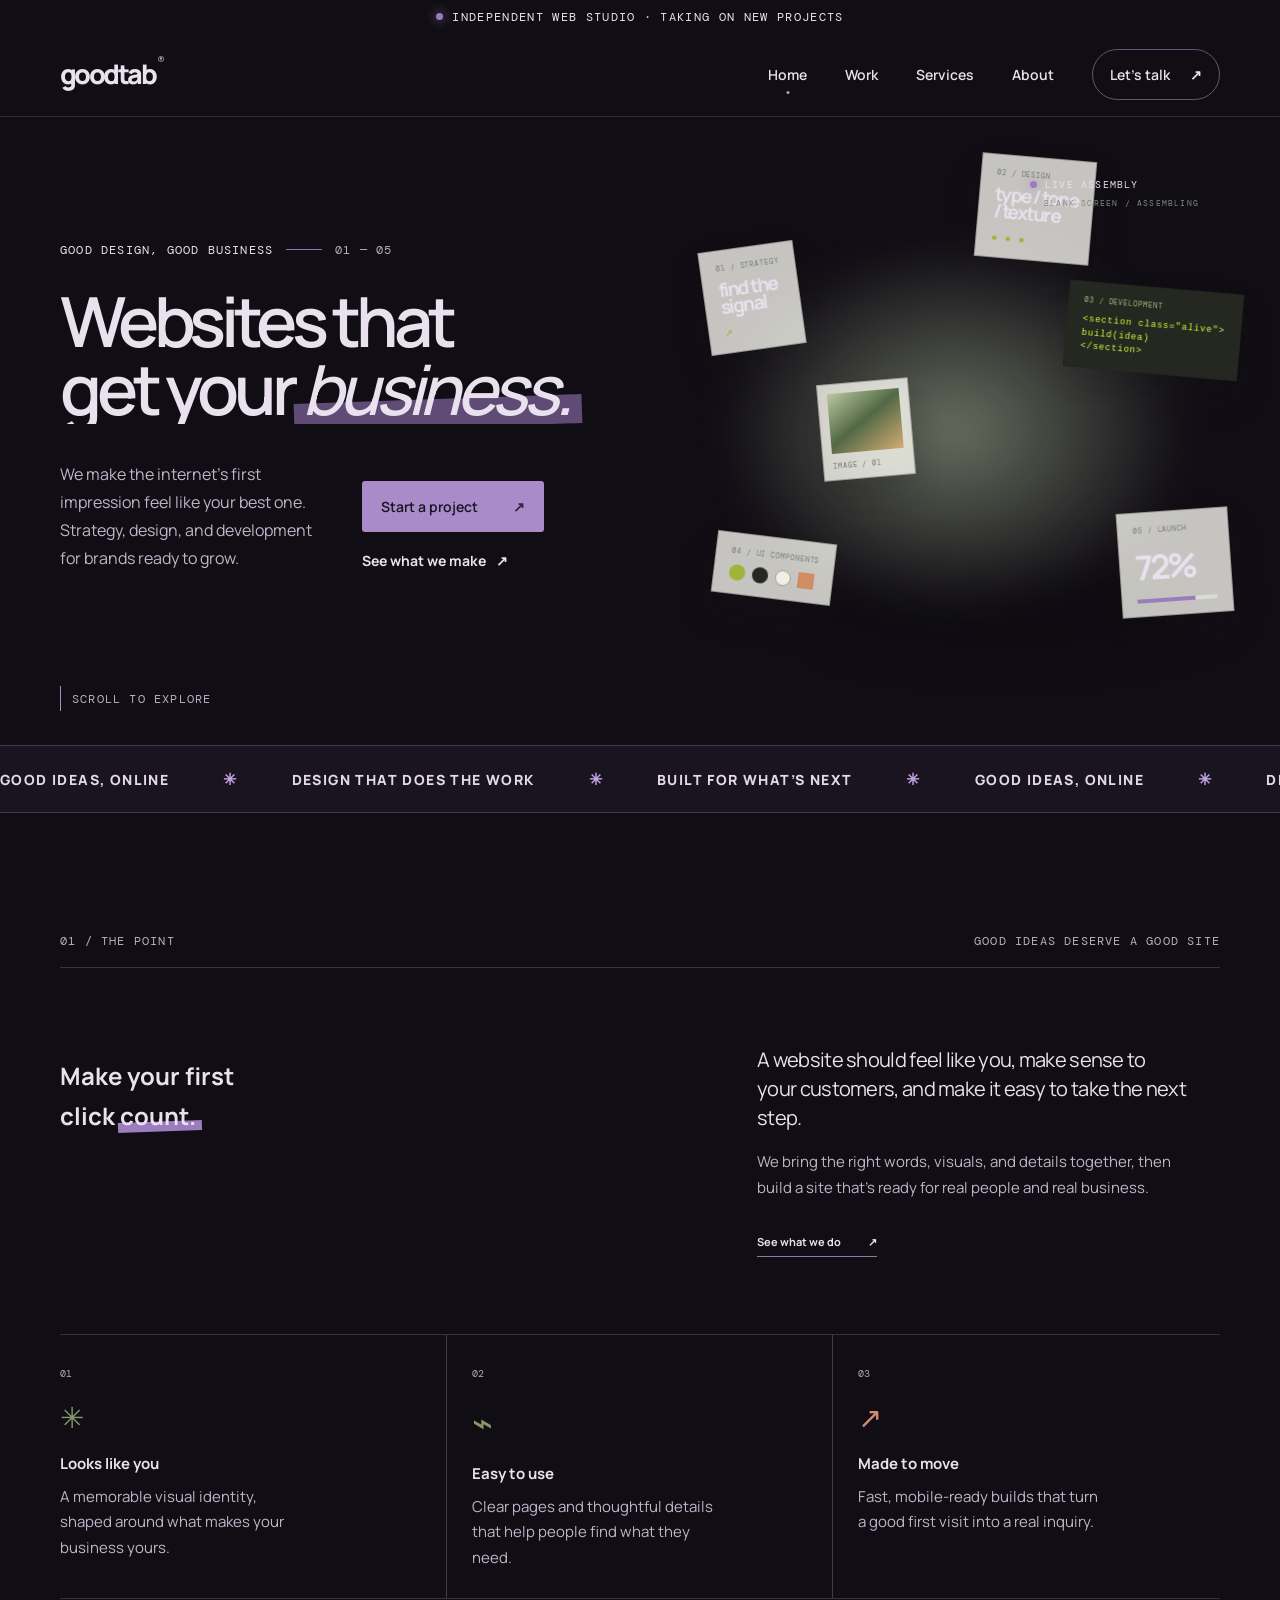
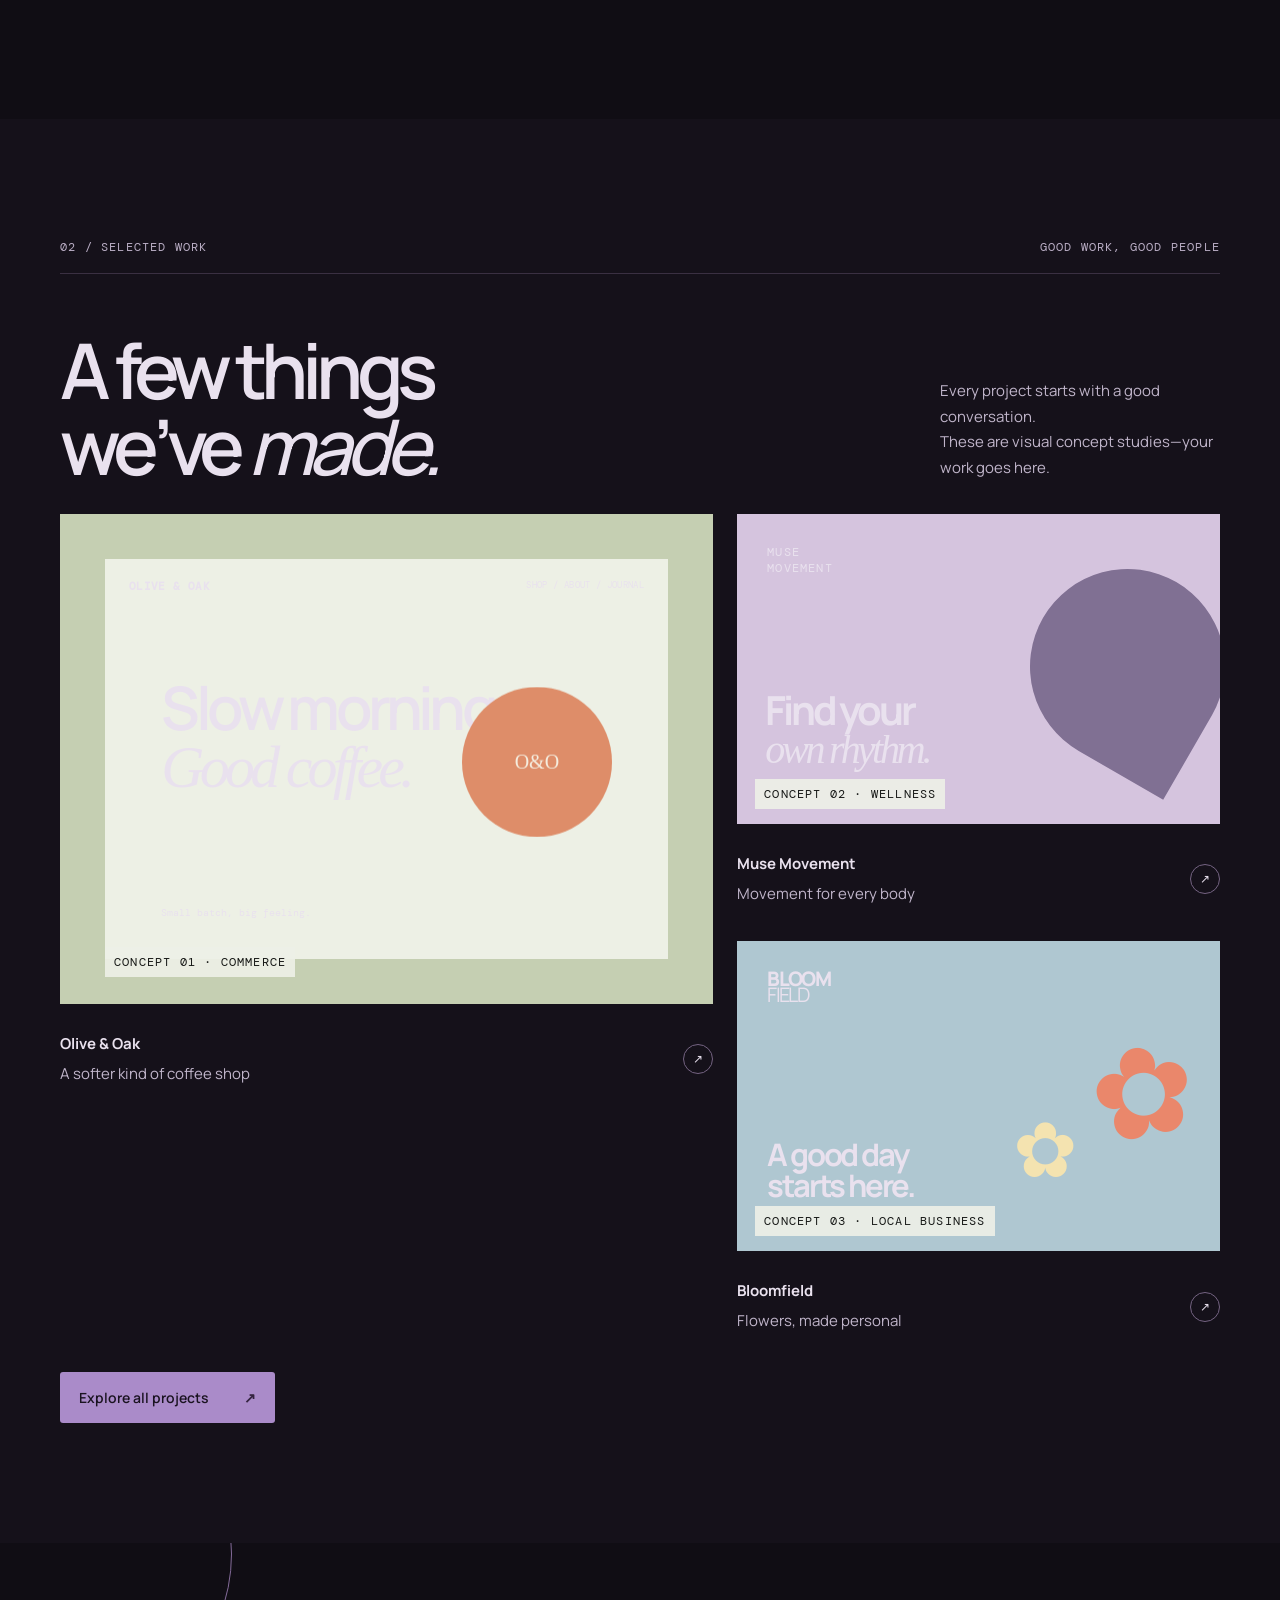
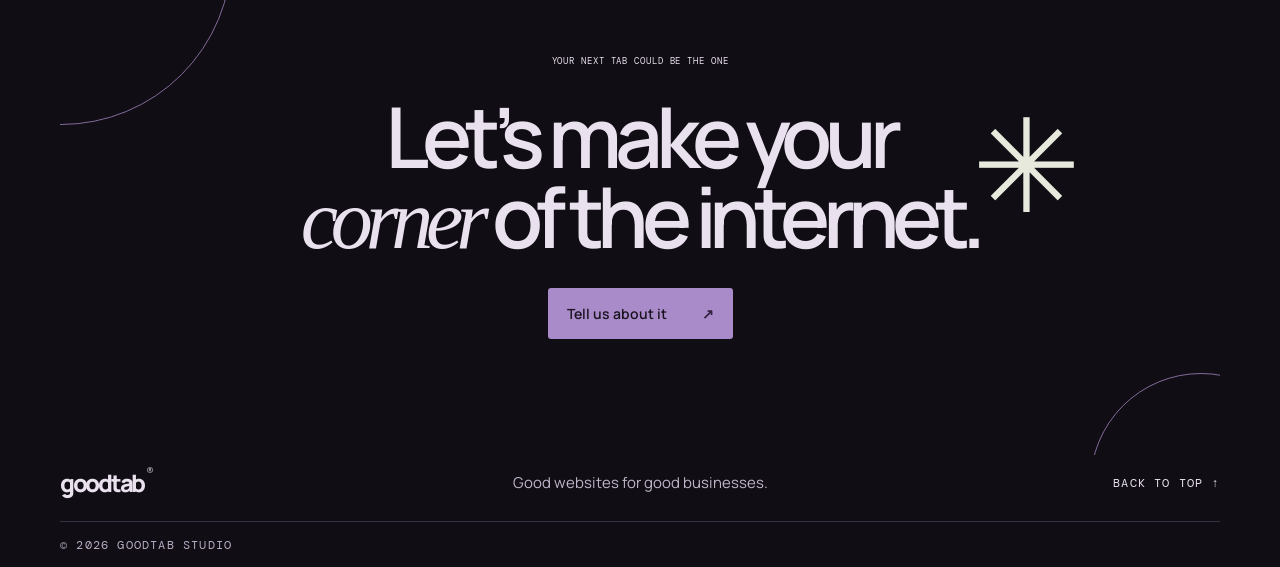
==== commit 72aae85e: "Wire the local 3D hero scene into the homepage" ====
--- a/GoodTab/index.html
+++ b/GoodTab/index.html
@@ -1,6 +1,6 @@
 <!doctype html>
 <html lang="en">
-  <head><meta charset="utf-8"/><meta name="viewport" content="width=device-width,initial-scale=1"/><meta name="theme-color" content="#100d14"/><meta name="description" content="Goodtab builds thoughtful websites for ambitious small businesses."/><title>Goodtab — Websites that get your business</title><link rel="preconnect" href="https://fonts.googleapis.com"/><link rel="preconnect" href="https://fonts.gstatic.com" crossorigin/><link href="https://fonts.googleapis.com/css2?family=DM+Mono:wght@400;500&family=Manrope:wght@400;500;600;700;800&display=swap" rel="stylesheet"/><link rel="stylesheet" href="styles.css"/><link rel="stylesheet" href="home-motion.css"/><script src="script.js" defer></script></head>
+  <head><meta charset="utf-8"/><meta name="viewport" content="width=device-width,initial-scale=1"/><meta name="theme-color" content="#100d14"/><meta name="description" content="Goodtab builds thoughtful websites for ambitious small businesses."/><title>Goodtab — Websites that get your business</title><link rel="preconnect" href="https://fonts.googleapis.com"/><link rel="preconnect" href="https://fonts.gstatic.com" crossorigin/><link href="https://fonts.googleapis.com/css2?family=DM+Mono:wght@400;500&family=Manrope:wght@400;500;600;700;800&display=swap" rel="stylesheet"/><link rel="stylesheet" href="styles.css"/><link rel="stylesheet" href="home-motion.css"/><script src="script.js" defer></script><script src="hero-3d.js" defer></script></head>
   <body id="top" class="home-page">
     <div class="announcement"><span class="pulse"></span> Independent web studio · Taking on new projects</div>
     <header class="site-header"><a class="wordmark" href="index.html">goodtab<span>®</span></a><button class="menu-toggle" aria-label="Open navigation" aria-expanded="false"><i></i><i></i></button><nav class="nav-links" aria-label="Main navigation"><a aria-current="page" href="index.html">Home</a><a href="work.html">Work</a><a href="services.html">Services</a><a href="about.html">About</a><a class="nav-cta" href="contact.html">Let’s talk <span>↗</span></a></nav></header>
--- a/GoodTab/styles.css
+++ b/GoodTab/styles.css
@@ -354,3 +354,7 @@
 @keyframes contact-heading-signal{0%{opacity:0;transform:translateX(-18px) skewX(3deg);filter:blur(7px)}60%{opacity:1;transform:translateX(2px) skewX(-1deg);filter:none}100%{opacity:1;transform:none}}
 @keyframes work-star-warp{0%{opacity:0;transform:perspective(700px) rotateY(16deg) translateY(18px) scale(.92);filter:blur(8px)}70%{opacity:1;transform:perspective(700px) rotateY(-3deg) translateY(0) scale(1.02);filter:none}100%{opacity:1;transform:none}}
 @media(prefers-reduced-motion:reduce){.home-page .hero-copy h1 .headline-piece,.services-page .page-hero h1,.about-page .page-hero h1,.contact-page .page-hero h1,.work-page .assembly-heading:not(.rocket-title),.services-page h2.services-blueprint-heading,.about-page h2.about-fold-heading,.contact-page h2.assembly-heading{animation:none!important;opacity:1!important;transform:none!important;filter:none!important;clip-path:none!important;text-shadow:none!important}.services-page .page-hero h1:before,.services-page .page-hero h1:after,.about-page .page-hero h1:before,.about-page .page-hero h1:after,.contact-page .page-hero h1:before,.contact-page .page-hero h1:after,.home-page .hero-copy h1:before{animation:none!important;opacity:0!important}}
+
+
+/* GOODTAB 3D hero */
+.hero-3d{min-height:520px;overflow:visible;isolation:isolate}.hero-3d #goodtab-hero-canvas{position:absolute;inset:-8% -8%;width:116%;height:116%;display:block}.hero-3d:before{content:"";position:absolute;inset:17% 4% 8% 3%;background:radial-gradient(ellipse,rgba(185,200,165,.52),transparent 68%);filter:blur(18px);z-index:-1}.hero-panel{position:absolute;z-index:3;padding:13px 15px;background:rgba(249,249,241,.78);border:1px solid rgba(23,25,23,.28);box-shadow:0 18px 35px rgba(23,25,23,.17);backdrop-filter:blur(12px);font:10px var(--mono);letter-spacing:.08em;transform-style:preserve-3d}.hero-panel small{display:block;font-size:7px;color:#747b6e;letter-spacing:.13em;margin-bottom:9px}.hero-panel b{display:block;font:700 19px/0.92 var(--display);letter-spacing:-.08em}.hero-panel i,.hero-panel em{display:block;font-style:normal;color:#9db22f;margin-top:10px}.panel-strategy{left:2%;top:19%;transform:rotate(-8deg)}.panel-design{right:24%;top:2%;transform:rotate(5deg)}.panel-dev{right:-4%;top:27%;background:#242820;color:#dce8c2;transform:rotate(5deg)}.panel-dev small{color:#a9bc84}.panel-dev code{display:block;color:#d8ff3e;font-size:9px;line-height:1.5}.panel-launch{right:-2%;bottom:10%;width:112px;transform:rotate(-4deg)}.panel-launch b{font:700 34px var(--display);letter-spacing:-.09em}.panel-launch>span{display:block;height:4px;background:#d9ddd0;margin-top:9px}.panel-launch>span i{display:block;width:72%;height:100%;background:var(--lime);margin:0}.panel-ui{left:4%;bottom:13%;transform:rotate(7deg)}.panel-ui div{display:flex;gap:7px}.panel-ui i{display:block;width:16px;height:16px;border-radius:50%;background:#9fb43b;margin:0}.panel-ui i:nth-child(2){background:#242820}.panel-ui i:nth-child(3){background:#f1eee5;border:1px solid #9aa193}.panel-ui i:nth-child(4){border-radius:0;background:#d08c62}.panel-photo{left:24%;top:45%;padding:9px;width:92px;transform:rotate(-5deg)}.panel-photo span{display:block;height:60px;background:linear-gradient(145deg,#b9c79e,#526946 48%,#d2ab73);margin-bottom:8px}.panel-photo small{margin:0}.hero-status{position:absolute;right:4%;top:6%;z-index:4;font:10px var(--mono);letter-spacing:.12em}.hero-status>small{display:block;color:#83897d;font-size:8px;margin:7px 0 0 14px}.hero-status .pulse{display:inline-block;margin-right:8px}.hero-3d:after{content:"";position:absolute;right:4%;bottom:6%;width:72%;height:60px;background:rgba(0,0,0,.2);filter:blur(28px);border-radius:50%;z-index:-1}@media(max-width:900px){.hero-3d{min-height:390px}.hero-panel{transform:scale(.72)}.panel-dev{right:0}.panel-launch{right:0}.panel-design{right:15%}}
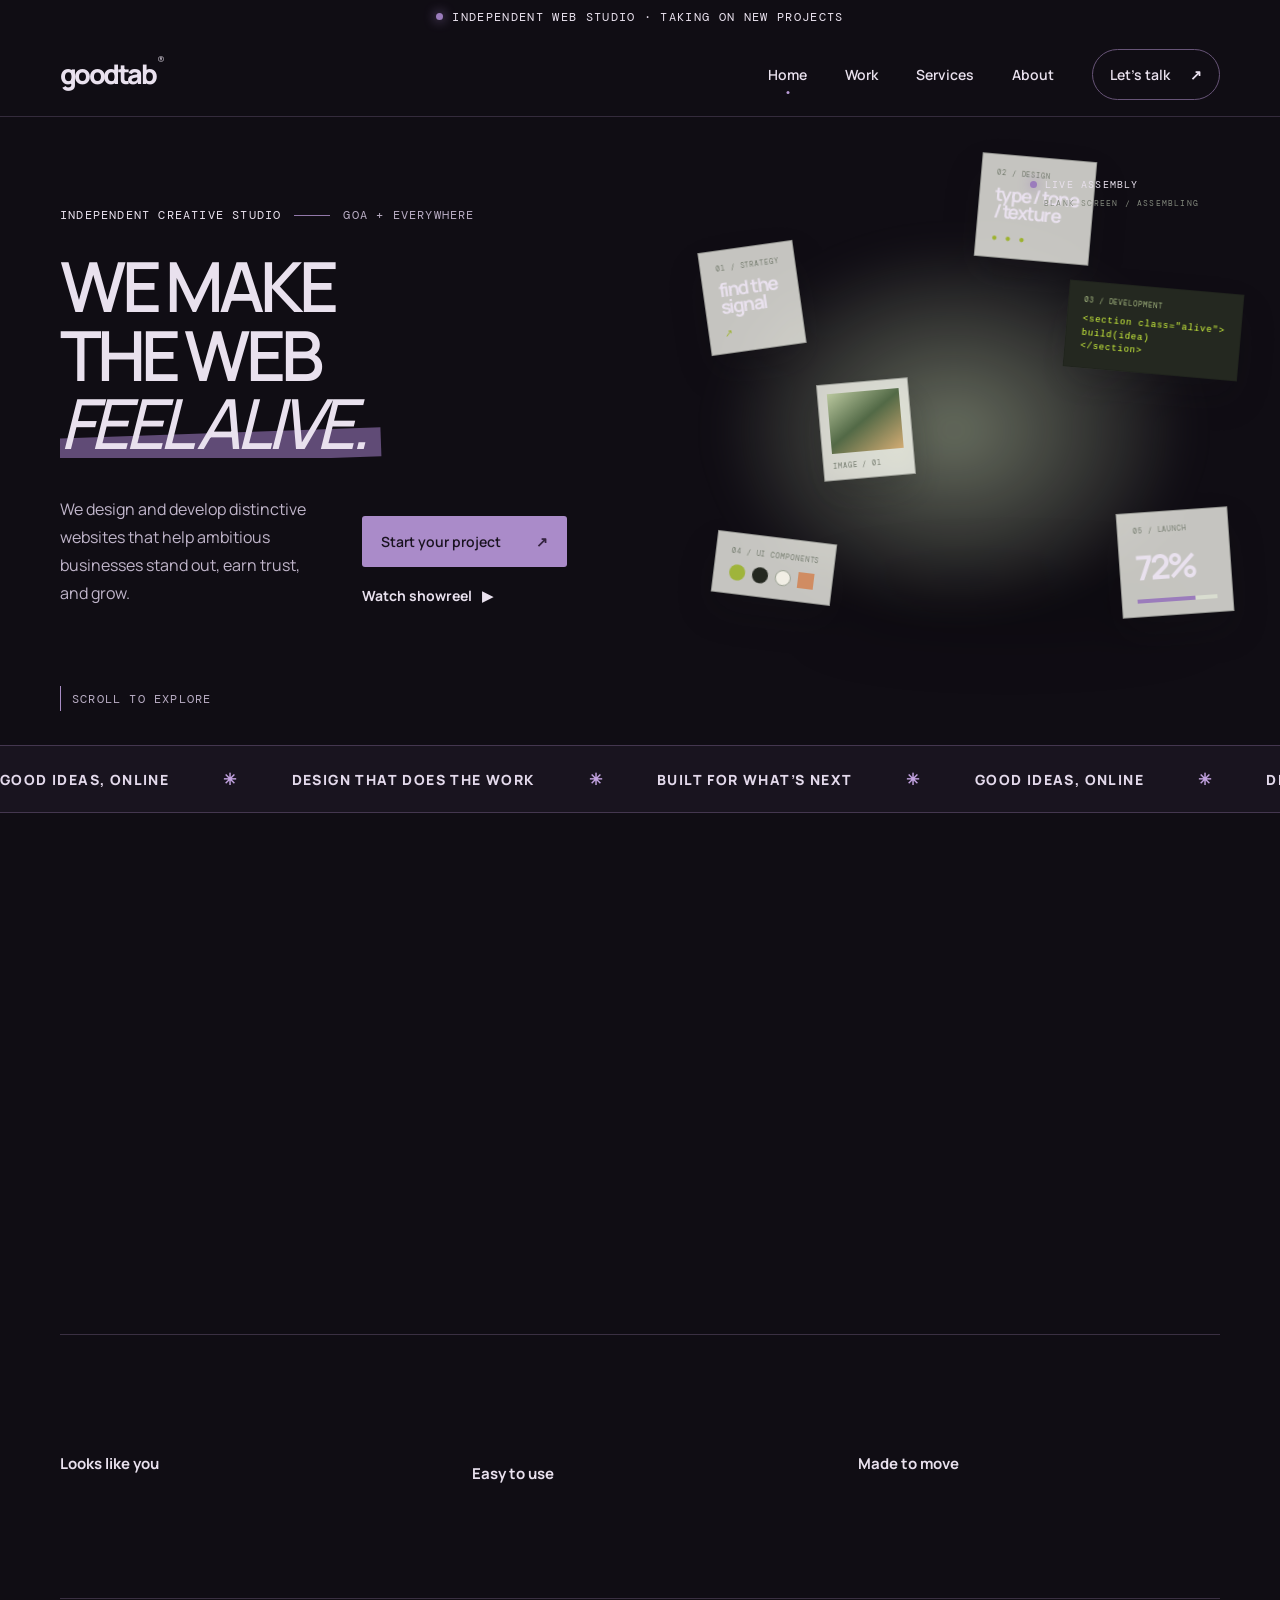
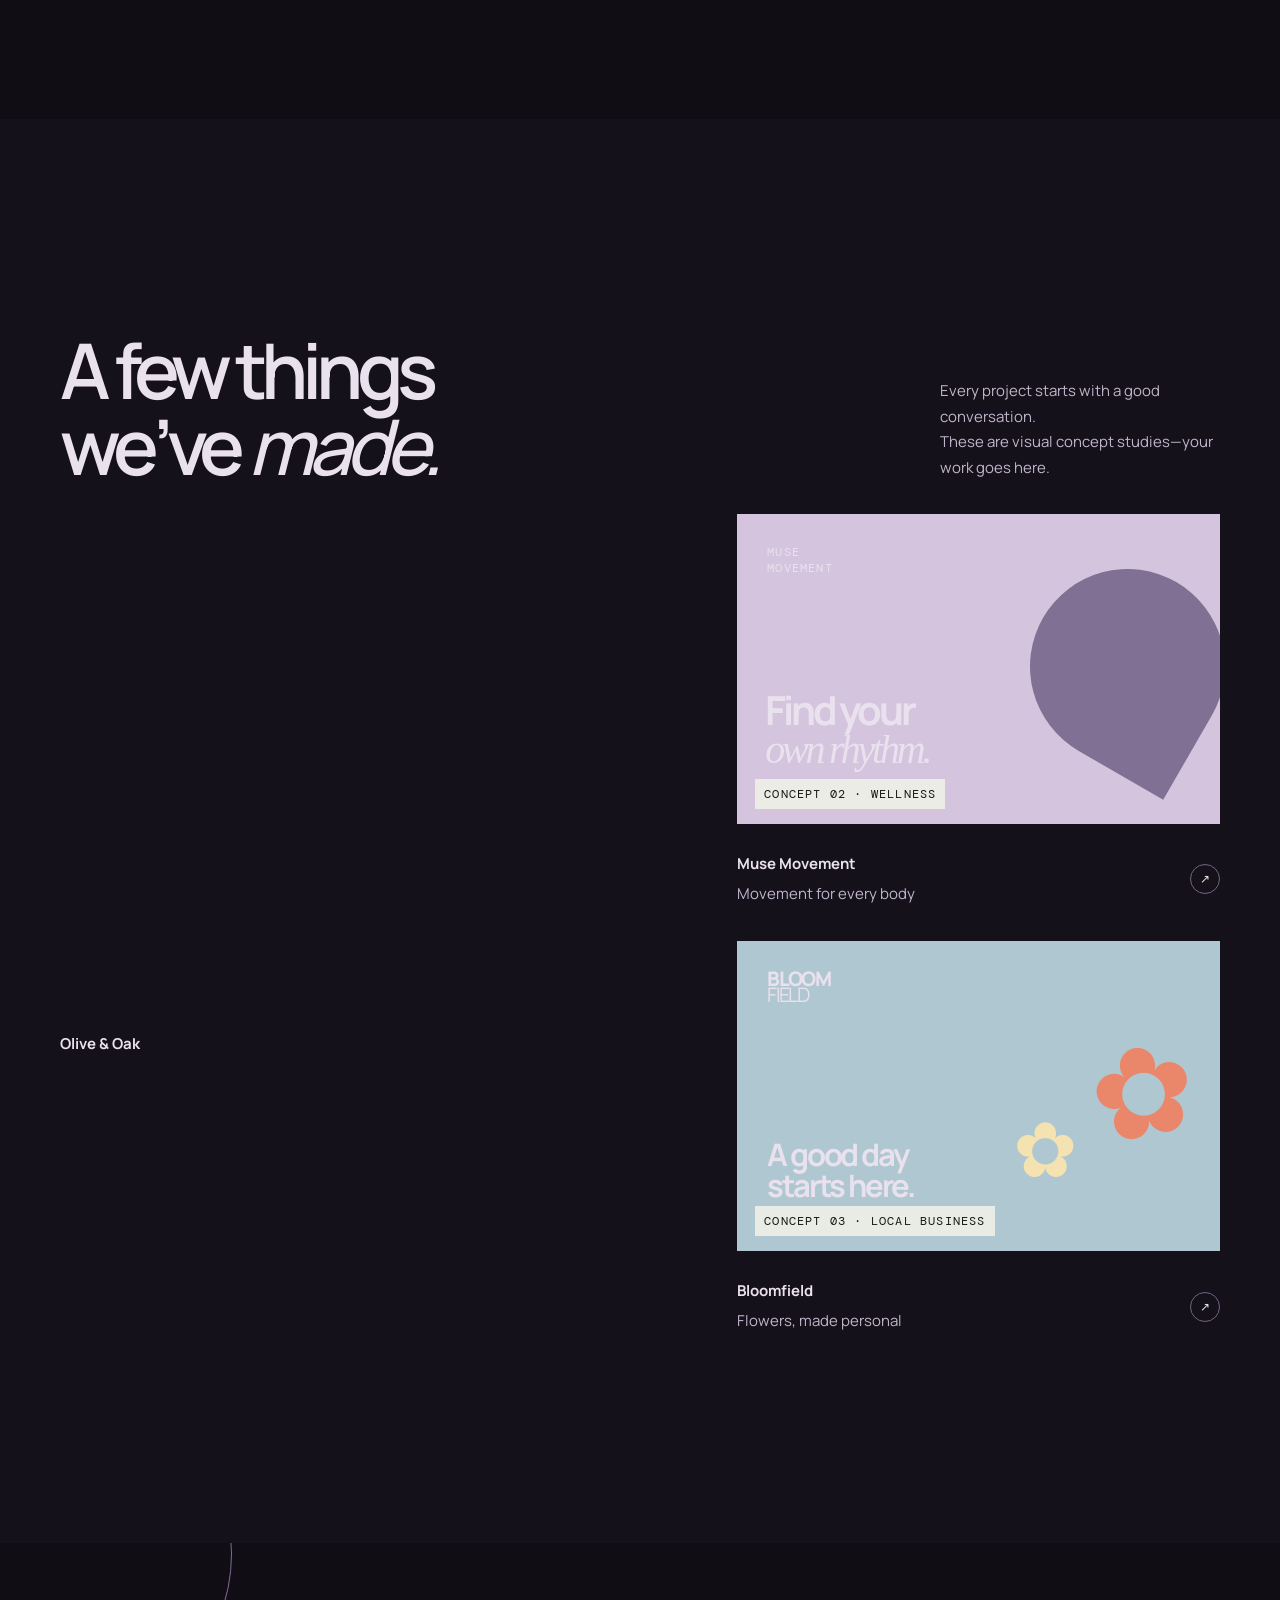
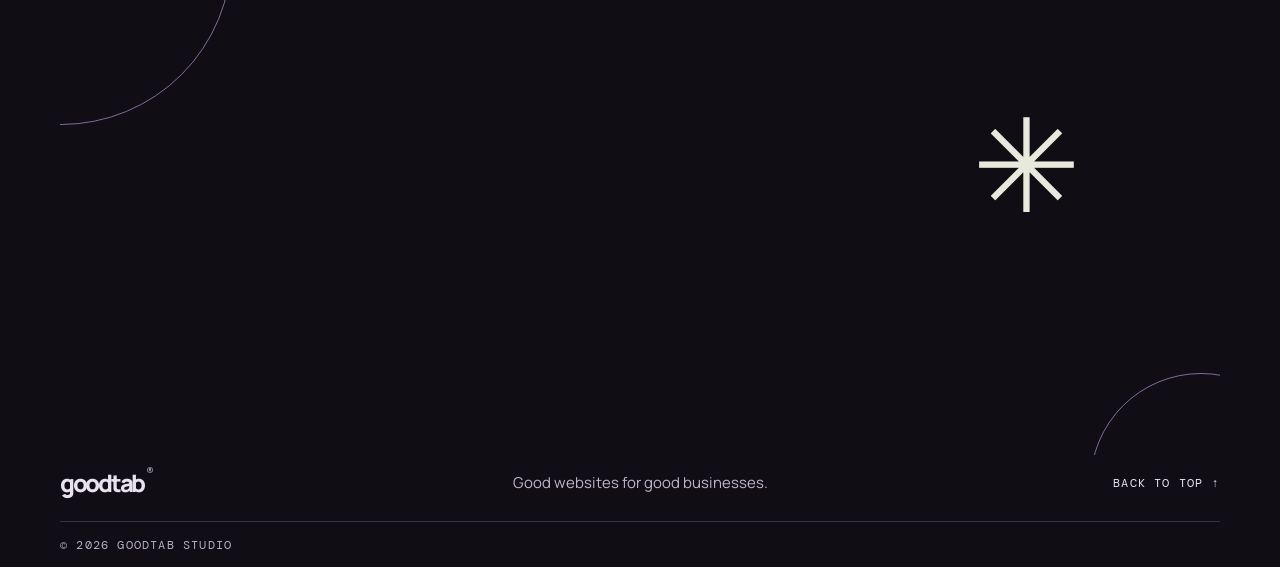
==== commit 2c725c45: "Repair GOODTAB hero identity and composition" ====
--- a/GoodTab/index.html
+++ b/GoodTab/index.html
@@ -5,7 +5,7 @@
     <div class="announcement"><span class="pulse"></span> Independent web studio · Taking on new projects</div>
     <header class="site-header"><a class="wordmark" href="index.html">goodtab<span>®</span></a><button class="menu-toggle" aria-label="Open navigation" aria-expanded="false"><i></i><i></i></button><nav class="nav-links" aria-label="Main navigation"><a aria-current="page" href="index.html">Home</a><a href="work.html">Work</a><a href="services.html">Services</a><a href="about.html">About</a><a class="nav-cta" href="contact.html">Let’s talk <span>↗</span></a></nav></header>
     <main>
-      <section class="hero shell home-hero"><div class="hero-copy"><p class="eyebrow"><span>GOOD DESIGN, GOOD BUSINESS</span><span class="eyebrow-line"></span><span>01 — 05</span></p><h1>Websites that<br/>get your <span class="highlight">business.</span></h1><div class="hero-bottom"><p class="hero-lede">We make the internet’s first impression feel like your best one. Strategy, design, and development for brands ready to grow.</p><div class="hero-actions"><a class="button button-dark" href="contact.html">Start a project <span>↗</span></a><a class="text-link" href="work.html">See what we make <span>↗</span></a></div></div></div><div class="hero-art hero-3d" aria-label="A three-dimensional laptop assembling a website"><canvas id="goodtab-hero-canvas"></canvas><div class="hero-panel panel-strategy"><small>01 / STRATEGY</small><b>find the<br/>signal</b><i>↗</i></div><div class="hero-panel panel-design"><small>02 / DESIGN</small><b>type / tone<br/>/ texture</b><em>● ● ●</em></div><div class="hero-panel panel-dev"><small>03 / DEVELOPMENT</small><code>&lt;section class="alive"&gt;</code><code>  build(idea)</code><code>&lt;/section&gt;</code></div><div class="hero-panel panel-launch"><small>05 / LAUNCH</small><b>72%</b><span><i></i></span></div><div class="hero-panel panel-ui"><small>04 / UI COMPONENTS</small><div><i></i><i></i><i></i><i></i></div></div><div class="hero-panel panel-photo"><span></span><small>IMAGE / 01</small></div><div class="hero-status"><span class="pulse"></span><span>LIVE ASSEMBLY</span><small id="hero-assembly-status">BLANK SCREEN / ASSEMBLING</small></div></div><a class="hero-scroll" href="#intro"><span class="scroll-line"></span>SCROLL TO EXPLORE</a></section>
+      <section class="hero shell home-hero"><div class="hero-copy"><p class="eyebrow"><span>INDEPENDENT CREATIVE STUDIO</span><span class="eyebrow-line"></span><span>GOA + EVERYWHERE</span></p><h1>WE MAKE<br/>THE WEB<br/><span class="highlight">FEEL ALIVE.</span></h1><div class="hero-bottom"><p class="hero-lede">We design and develop distinctive websites that help ambitious businesses stand out, earn trust, and grow.</p><div class="hero-actions"><a class="button button-dark" href="contact.html">Start your project <span>↗</span></a><a class="text-link" href="#intro">Watch showreel <span>▶</span></a></div></div></div><div class="hero-art hero-3d" aria-label="A three-dimensional laptop assembling a website"><canvas id="goodtab-hero-canvas"></canvas><div class="hero-panel panel-strategy"><small>01 / STRATEGY</small><b>find the<br/>signal</b><i>↗</i></div><div class="hero-panel panel-design"><small>02 / DESIGN</small><b>type / tone<br/>/ texture</b><em>● ● ●</em></div><div class="hero-panel panel-dev"><small>03 / DEVELOPMENT</small><code>&lt;section class="alive"&gt;</code><code>  build(idea)</code><code>&lt;/section&gt;</code></div><div class="hero-panel panel-launch"><small>05 / LAUNCH</small><b>72%</b><span><i></i></span></div><div class="hero-panel panel-ui"><small>04 / UI COMPONENTS</small><div><i></i><i></i><i></i><i></i></div></div><div class="hero-panel panel-photo"><span></span><small>IMAGE / 01</small></div><div class="hero-status"><span class="pulse"></span><span>LIVE ASSEMBLY</span><small id="hero-assembly-status">BLANK SCREEN / ASSEMBLING</small></div></div><a class="hero-scroll" href="#intro"><span class="scroll-line"></span>SCROLL TO EXPLORE</a></section>
       <section class="ticker"><div class="ticker-track"><span>GOOD IDEAS, ONLINE</span><b>✳</b><span>DESIGN THAT DOES THE WORK</span><b>✳</b><span>BUILT FOR WHAT’S NEXT</span><b>✳</b><span>GOOD IDEAS, ONLINE</span><b>✳</b><span>DESIGN THAT DOES THE WORK</span></div></section>
       <section class="section-pad shell" id="intro"><div class="section-label"><span>01 / THE POINT</span><span>GOOD IDEAS DESERVE A GOOD SITE</span></div><div class="intro-grid"><h2>Make your first<br/>click <span>count.</span></h2><div class="intro-text"><p class="large-copy">A website should feel like you, make sense to your customers, and make it easy to take the next step.</p><p>We bring the right words, visuals, and details together, then build a site that’s ready for real people and real business.</p><a href="services.html" class="under-link">See what we do <span>↗</span></a></div></div><div class="value-grid"><article class="value-card"><span class="card-number">01</span><div class="value-icon">✳</div><h3>Looks like you</h3><p>A memorable visual identity, shaped around what makes your business yours.</p></article><article class="value-card"><span class="card-number">02</span><div class="value-icon icon-lines">⌁</div><h3>Easy to use</h3><p>Clear pages and thoughtful details that help people find what they need.</p></article><article class="value-card"><span class="card-number">03</span><div class="value-icon icon-arrow">↗</div><h3>Made to move</h3><p>Fast, mobile-ready builds that turn a good first visit into a real inquiry.</p></article></div></section>
       <section class="work-section section-pad"><div class="shell"><div class="section-label"><span>02 / SELECTED WORK</span><span>GOOD WORK, GOOD PEOPLE</span></div><div class="work-heading"><h2>A few things<br/>we’ve <span>made.</span></h2><p>Every project starts with a good conversation.<br/>These are visual concept studies—your work goes here.</p></div><div class="project-grid"><article class="project project-large"><div class="project-visual visual-sage"><div class="project-window"><div class="mini-nav"><b>OLIVE &amp; OAK</b><span>SHOP / ABOUT / JOURNAL</span></div><div class="olive-title">Slow mornings.<br/><i>Good coffee.</i></div><div class="olive-circle">O&amp;O</div><div class="olive-note">Small batch, big feeling.</div></div><span class="project-tag">CONCEPT 01 · COMMERCE</span></div><div class="project-meta"><div><h3>Olive &amp; Oak</h3><p>A softer kind of coffee shop</p></div><span class="project-arrow">↗</span></div></article><article class="project"><div class="project-visual visual-lilac"><div class="muse-top">MUSE<br/>MOVEMENT</div><div class="muse-shape"></div><div class="muse-copy">Find your<br/><i>own rhythm.</i></div><span class="project-tag">CONCEPT 02 · WELLNESS</span></div><div class="project-meta"><div><h3>Muse Movement</h3><p>Movement for every body</p></div><span class="project-arrow">↗</span></div></article><article class="project"><div class="project-visual visual-blue"><div class="bloom-label">BLOOM<br/><span>FIELD</span></div><div class="flower flower-a">✿</div><div class="flower flower-b">✿</div><div class="bloom-copy">A good day<br/>starts here.</div><span class="project-tag">CONCEPT 03 · LOCAL BUSINESS</span></div><div class="project-meta"><div><h3>Bloomfield</h3><p>Flowers, made personal</p></div><span class="project-arrow">↗</span></div></article></div><a class="button button-dark view-all" href="work.html">Explore all projects <span>↗</span></a></div></section>
